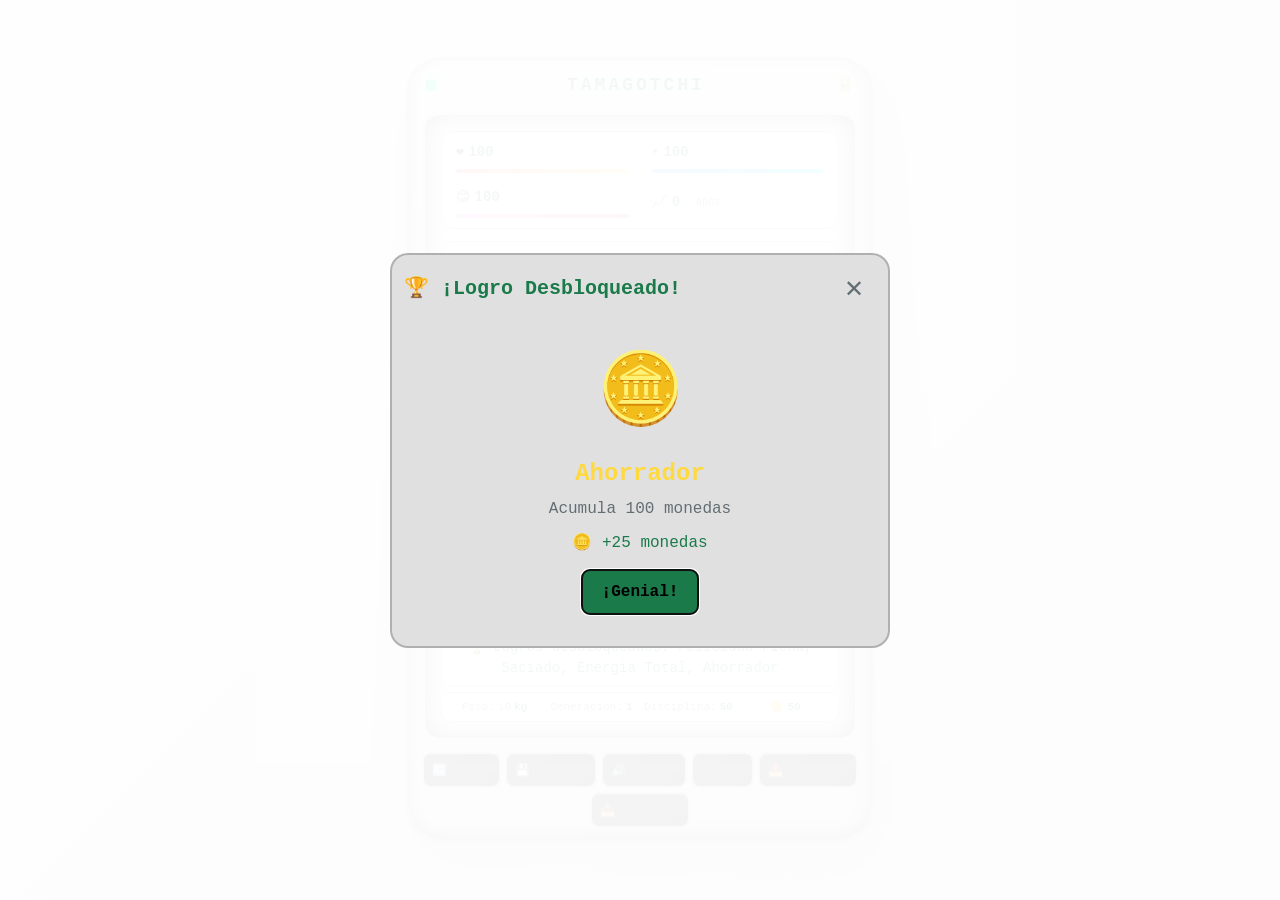
==== index.html @ 06c0d4f9 "Add files via upload" ====
<!DOCTYPE html>
<html lang="es" dir="ltr">
<head>
    <meta charset="UTF-8">
    <meta name="viewport" content="width=device-width, initial-scale=1.0, maximum-scale=5.0, user-scalable=yes">
    <title>Tamagotchi Ultimate - Mascota Virtual</title>
    <meta name="description" content="Tamagotchi Virtual - Cuida de tu mascota digital con todas las mecánicas clásicas y modernas">
    <link rel="manifest" href="manifest.json">
    <meta name="theme-color" content="#1a1a2e" media="(prefers-color-scheme: dark)">
    <meta name="theme-color" content="#f0f0f0" media="(prefers-color-scheme: light)">
    <link rel="icon" href="data:image/svg+xml,<svg xmlns=%22http://www.w3.org/2000/svg%22 viewBox=%220 0 100 100%22><text y=%22.9em%22 font-size=%2290%22>🐣</text></svg>">
    <link rel="stylesheet" href="css/style.css">
    
    <!-- Preload de recursos críticos -->
    <link rel="preload" href="css/style.css" as="style">
</head>
<body>
    <a href="#main-content" class="skip-link">Saltar al contenido principal</a>
    
    <div class="container" role="main" id="main-content">
        <div class="tamagotchi-shell" role="application" aria-label="Tamagotchi Virtual">
            <header class="tamagotchi-header" role="banner">
                <div class="led-indicator" id="ledIndicator" role="status" aria-label="Estado del dispositivo">
                    <span class="sr-only">Dispositivo encendido</span>
                </div>
                <h1 class="title" aria-label="Tamagotchi">TAMAGOTCHI</h1>
                <div class="battery-indicator" aria-label="Batería" role="img">🔋</div>
            </header>

            <section class="screen" aria-label="Pantalla principal">
                <!-- Barra de estado -->
                <div class="status-bar" role="group" aria-label="Estadísticas de la mascota">
                    <div class="status-item" role="status" aria-live="polite">
                        <span class="icon" aria-hidden="true">❤️</span>
                        <span class="value" id="hunger" aria-label="Hambre: 100">100</span>
                        <div class="status-bar-fill" id="hungerFill" role="progressbar" aria-valuenow="100" aria-valuemin="0" aria-valuemax="100" aria-label="Nivel de hambre"></div>
                    </div>
                    <div class="status-item" role="status" aria-live="polite">
                        <span class="icon" aria-hidden="true">⚡</span>
                        <span class="value" id="energy" aria-label="Energía: 100">100</span>
                        <div class="status-bar-fill" id="energyFill" role="progressbar" aria-valuenow="100" aria-valuemin="0" aria-valuemax="100" aria-label="Nivel de energía"></div>
                    </div>
                    <div class="status-item" role="status" aria-live="polite">
                        <span class="icon" aria-hidden="true">😊</span>
                        <span class="value" id="happiness" aria-label="Felicidad: 100">100</span>
                        <div class="status-bar-fill" id="happinessFill" role="progressbar" aria-valuenow="100" aria-valuemin="0" aria-valuemax="100" aria-label="Nivel de felicidad"></div>
                    </div>
                    <div class="status-item">
                        <span class="icon" aria-hidden="true">📈</span>
                        <span class="value" id="age" aria-label="Edad: 0 años">0</span>
                        <span class="sub-text" aria-hidden="true">años</span>
                    </div>
                </div>
                
                <!-- Mascota -->
                <div class="pet-display" id="petDisplay" role="img" aria-label="Tu mascota Tamagotchi">
                    <div class="pet-container">
                        <div class="pet" id="petWrapper">
                            <div class="pet-body" id="petBody" role="img" aria-label="Cuerpo de la mascota">
                                <div class="pet-eyes">
                                    <div class="eye left" id="leftEye" role="img" aria-label="Ojo izquierdo">
                                        <div class="pupil"></div>
                                    </div>
                                    <div class="eye right" id="rightEye" role="img" aria-label="Ojo derecho">
                                        <div class="pupil"></div>
                                    </div>
                                </div>
                                <div class="pet-mouth" id="petMouth" role="img" aria-label="Boca"></div>
                                <div class="pet-blush" id="petBlush" aria-hidden="true"></div>
                                <div class="particle-container" id="particleContainer" aria-hidden="true"></div>
                            </div>
                        </div>
                        <div class="pet-name" id="petName" aria-live="polite">Tamagotchi</div>
                        <div class="pet-stage" id="petStage" aria-live="polite">🐣 Bebé</div>
                        <div class="pet-friendship" role="group" aria-label="Nivel de amistad">
                            <span aria-hidden="true">Amistad: </span>
                            <div class="friendship-bar" role="progressbar" aria-valuenow="0" aria-valuemin="0" aria-valuemax="100" aria-label="Nivel de amistad">
                                <div class="friendship-fill" id="friendshipFill"></div>
                            </div>
                            <span id="friendshipLevel" aria-live="polite">❤️</span>
                        </div>
                    </div>
                </div>

                <!-- Pestañas -->
                <div class="tab-buttons" role="tablist" aria-label="Navegación de pestañas">
                    <button class="tab-btn active" data-tab="care" role="tab" aria-selected="true" aria-controls="tab-care" id="tab-care-btn" tabindex="0">
                        <span aria-hidden="true">❤️</span>
                        <span>Cuidado</span>
                    </button>
                    <button class="tab-btn" data-tab="games" role="tab" aria-selected="false" aria-controls="tab-games" id="tab-games-btn" tabindex="-1">
                        <span aria-hidden="true">🎮</span>
                        <span>Juegos</span>
                    </button>
                    <button class="tab-btn" data-tab="shop" role="tab" aria-selected="false" aria-controls="tab-shop" id="tab-shop-btn" tabindex="-1">
                        <span aria-hidden="true">🛒</span>
                        <span>Tienda</span>
                    </button>
                    <button class="tab-btn" data-tab="achievements" role="tab" aria-selected="false" aria-controls="tab-achievements" id="tab-achievements-btn" tabindex="-1">
                        <span aria-hidden="true">🏆</span>
                        <span>Logros</span>
                    </button>
                </div>

                <!-- Contenido de pestañas -->
                <div class="tab-content">
                    <!-- Cuidado -->
                    <div class="tab-panel active" id="tab-care" role="tabpanel" aria-labelledby="tab-care-btn">
                        <div class="action-buttons" role="group" aria-label="Acciones de cuidado">
                            <button class="action-btn" data-action="feed" aria-label="Alimentar a la mascota">
                                <span class="btn-icon" aria-hidden="true">🍖</span>
                                <span class="btn-text">Comer</span>
                                <span class="btn-cooldown" id="feedCooldown" aria-hidden="true"></span>
                            </button>
                            <button class="action-btn" data-action="play" aria-label="Jugar con la mascota">
                                <span class="btn-icon" aria-hidden="true">🎮</span>
                                <span class="btn-text">Jugar</span>
                                <span class="btn-cooldown" id="playCooldown" aria-hidden="true"></span>
                            </button>
                            <button class="action-btn" data-action="sleep" aria-label="Poner a dormir a la mascota">
                                <span class="btn-icon" aria-hidden="true">💤</span>
                                <span class="btn-text">Dormir</span>
                                <span class="btn-cooldown" id="sleepCooldown" aria-hidden="true"></span>
                            </button>
                            <button class="action-btn" data-action="clean" aria-label="Limpiar a la mascota">
                                <span class="btn-icon" aria-hidden="true">🧹</span>
                                <span class="btn-text">Limpiar</span>
                                <span class="btn-cooldown" id="cleanCooldown" aria-hidden="true"></span>
                            </button>
                            <button class="action-btn" data-action="train" aria-label="Entrenar a la mascota">
                                <span class="btn-icon" aria-hidden="true">🏋️</span>
                                <span class="btn-text">Entrenar</span>
                                <span class="btn-cooldown" id="trainCooldown" aria-hidden="true"></span>
                            </button>
                            <button class="action-btn" data-action="pet" aria-label="Acariciar a la mascota">
                                <span class="btn-icon" aria-hidden="true">🤗</span>
                                <span class="btn-text">Acariciar</span>
                                <span class="btn-cooldown" id="petCooldown" aria-hidden="true"></span>
                            </button>
                            <button class="action-btn" data-action="medicine" aria-label="Dar medicina a la mascota">
                                <span class="btn-icon" aria-hidden="true">💊</span>
                                <span class="btn-text">Medicina</span>
                                <span class="btn-cooldown" id="medicineCooldown" aria-hidden="true"></span>
                            </button>
                        </div>
                    </div>

                    <!-- Juegos -->
                    <div class="tab-panel" id="tab-games" role="tabpanel" aria-labelledby="tab-games-btn">
                        <div class="minigames-grid" role="group" aria-label="Minijuegos disponibles">
                            <button class="minigame-btn" data-game="memory" aria-label="Jugar al juego de memoria">
                                <span class="game-icon" aria-hidden="true">🧠</span>
                                <span class="game-name">Memoria</span>
                                <span class="game-desc">Encuentra las parejas</span>
                                <span class="game-reward">+20 felicidad</span>
                            </button>
                            <button class="minigame-btn" data-game="clicker" aria-label="Jugar al juego de clics">
                                <span class="game-icon" aria-hidden="true">👆</span>
                                <span class="game-name">Clicker</span>
                                <span class="game-desc">Haz clic rápido</span>
                                <span class="game-reward">+15 felicidad</span>
                            </button>
                            <button class="minigame-btn" data-game="dance" aria-label="Jugar al juego de baile">
                                <span class="game-icon" aria-hidden="true">💃</span>
                                <span class="game-name">Bailar</span>
                                <span class="game-desc">Sigue el ritmo</span>
                                <span class="game-reward">+25 felicidad</span>
                            </button>
                            <button class="minigame-btn" data-game="quiz" aria-label="Jugar al quiz">
                                <span class="game-icon" aria-hidden="true">❓</span>
                                <span class="game-name">Quiz</span>
                                <span class="game-desc">Responde preguntas</span>
                                <span class="game-reward">+10 disciplina</span>
                            </button>
                        </div>
                    </div>

                    <!-- Tienda -->
                    <div class="tab-panel" id="tab-shop" role="tabpanel" aria-labelledby="tab-shop-btn">
                        <div class="shop-header" role="status" aria-live="polite">
                            <span aria-hidden="true">🪙</span>
                            <span>Monedas: </span>
                            <span id="coins" aria-label="Monedas disponibles">0</span>
                        </div>
                        <div class="shop-grid" role="group" aria-label="Artículos de la tienda">
                            <div class="shop-item" data-item="food" role="article">
                                <span class="item-icon" aria-hidden="true">🍕</span>
                                <span class="item-name">Comida Premium</span>
                                <span class="item-price" aria-label="Precio: 50 monedas">🪙 50</span>
                                <span class="item-effect">+30 hambre</span>
                                <button class="shop-buy" data-item="food" aria-label="Comprar comida premium">Comprar</button>
                            </div>
                            <div class="shop-item" data-item="toy" role="article">
                                <span class="item-icon" aria-hidden="true">🧸</span>
                                <span class="item-name">Juguete Nuevo</span>
                                <span class="item-price" aria-label="Precio: 30 monedas">🪙 30</span>
                                <span class="item-effect">+20 felicidad</span>
                                <button class="shop-buy" data-item="toy" aria-label="Comprar juguete nuevo">Comprar</button>
                            </div>
                            <div class="shop-item" data-item="energy" role="article">
                                <span class="item-icon" aria-hidden="true">🔋</span>
                                <span class="item-name">Batería Extra</span>
                                <span class="item-price" aria-label="Precio: 40 monedas">🪙 40</span>
                                <span class="item-effect">+25 energía</span>
                                <button class="shop-buy" data-item="energy" aria-label="Comprar batería extra">Comprar</button>
                            </div>
                            <div class="shop-item" data-item="skin" role="article">
                                <span class="item-icon" aria-hidden="true">🎨</span>
                                <span class="item-name">Skin Exclusiva</span>
                                <span class="item-price" aria-label="Precio: 100 monedas">🪙 100</span>
                                <span class="item-effect">Cambia de color</span>
                                <button class="shop-buy" data-item="skin" aria-label="Comprar skin exclusiva">Comprar</button>
                            </div>
                        </div>
                    </div>

                    <!-- Logros -->
                    <div class="tab-panel" id="tab-achievements" role="tabpanel" aria-labelledby="tab-achievements-btn">
                        <div class="achievements-grid" id="achievementsGrid" role="list" aria-label="Lista de logros">
                            <!-- Los logros se generan dinámicamente -->
                        </div>
                    </div>
                </div>

                <!-- Mensaje -->
                <div class="message-area" id="messageArea" role="status" aria-live="polite" aria-atomic="true">
                    <span class="message-icon" aria-hidden="true">🐣</span>
                    <span class="message-text">¡Bienvenido a Tamagotchi Ultimate!</span>
                </div>

                <!-- Estadísticas extras -->
                <div class="stats-extras" role="group" aria-label="Estadísticas adicionales">
                    <div class="stat-extra">
                        <span aria-hidden="true">Peso:</span>
                        <span id="weight" aria-label="Peso">10.0</span><span aria-hidden="true">kg</span>
                    </div>
                    <div class="stat-extra">
                        <span aria-hidden="true">Generación:</span>
                        <span id="generation" aria-label="Generación">1</span>
                    </div>
                    <div class="stat-extra">
                        <span aria-hidden="true">Disciplina:</span>
                        <span id="discipline" aria-label="Disciplina">50</span>
                    </div>
                    <div class="stat-extra">
                        <span aria-hidden="true">🪙</span>
                        <span id="coinsDisplay" aria-label="Monedas">0</span>
                    </div>
                </div>
            </section>

            <!-- Controles -->
            <footer class="controls" role="toolbar" aria-label="Controles del juego">
                <button class="control-btn" id="resetBtn" aria-label="Reiniciar juego">🔄 Reset</button>
                <button class="control-btn" id="saveBtn" aria-label="Guardar progreso">💾 Guardar</button>
                <button class="control-btn" id="soundToggle" aria-label="Alternar sonido">🔊 Sonido</button>
                <button class="control-btn" id="themeToggle" aria-label="Alternar tema">🌙 Tema</button>
                <button class="control-btn" id="exportBtn" aria-label="Exportar datos">📤 Exportar</button>
                <button class="control-btn" id="importBtn" aria-label="Importar datos">📥 Importar</button>
            </footer>
        </div>
    </div>

    <!-- Modales con accesibilidad -->
    <div class="modal" id="minigameModal" role="dialog" aria-modal="true" aria-labelledby="minigameTitle" aria-hidden="true">
        <div class="modal-content">
            <div class="modal-header">
                <h2 id="minigameTitle">Mini Juego</h2>
                <button class="modal-close" id="minigameClose" aria-label="Cerrar minijuego">✕</button>
            </div>
            <div class="modal-body" id="minigameBody" role="document">
                <!-- Contenido del minijuego -->
            </div>
        </div>
    </div>

    <div class="modal" id="achievementModal" role="dialog" aria-modal="true" aria-labelledby="achievementTitle" aria-hidden="true">
        <div class="modal-content">
            <div class="modal-header">
                <h2 id="achievementTitle">🏆 ¡Logro Desbloqueado!</h2>
                <button class="modal-close" id="achievementClose" aria-label="Cerrar notificación de logro">✕</button>
            </div>
            <div class="modal-body" id="achievementBody" role="document">
                <!-- Contenido del logro -->
            </div>
        </div>
    </div>

    <!-- Notificación -->
    <div class="notification" id="notification" role="alert" aria-live="assertive" aria-atomic="true">
        <span class="notif-icon" aria-hidden="true"></span>
        <span class="notif-text"></span>
    </div>

    <!-- Scripts -->
    <script src="js/audio.js" defer></script>
    <script src="js/particles.js" defer></script>
    <script src="js/minigames.js" defer></script>
    <script src="js/achievements.js" defer></script>
    <script src="js/tamagotchi.js" defer></script>
    <script src="js/main.js" defer></script>
</body>
</html>
---- css/style.css ----
/* ============================================
   RESET Y VARIABLES
   ============================================ */
*,
*::before,
*::after {
    margin: 0;
    padding: 0;
    box-sizing: border-box;
}

:root {
    /* Colores base - Modo oscuro por defecto */
    --bg-primary: #1a1a2e;
    --bg-secondary: #16213e;
    --bg-tertiary: #0f3460;
    --bg-card: rgba(0, 0, 0, 0.4);
    --text-primary: #00ff88;
    --text-secondary: #6a6a7a;
    --text-body: #ffffff;
    --border-color: #4a4a5a;
    --shadow-color: rgba(0, 0, 0, 0.8);
    --modal-bg: rgba(0, 0, 0, 0.9);
    --focus-ring: 0 0 0 3px rgba(0, 255, 136, 0.6);
    --transition-speed: 0.3s;
    --font-family: 'Courier New', monospace, system-ui, -apple-system, sans-serif;
    --font-size-base: 16px;
    --line-height-base: 1.5;
    --container-max: 500px;
    --spacing-unit: 8px;
    --border-radius: 12px;
}

/* Tema claro */
[data-theme="light"] {
    --bg-primary: #f0f0f0;
    --bg-secondary: #e0e0e0;
    --bg-tertiary: #d0d0d0;
    --bg-card: rgba(255, 255, 255, 0.85);
    --text-primary: #1a7a4a;
    --text-secondary: #636e72;
    --text-body: #2d3436;
    --border-color: #b0b0b0;
    --shadow-color: rgba(0, 0, 0, 0.15);
    --modal-bg: rgba(255, 255, 255, 0.95);
    --focus-ring: 0 0 0 3px rgba(26, 122, 74, 0.6);
}

/* Preferencia del sistema */
@media (prefers-color-scheme: light) {
    :root:not([data-theme="dark"]) {
        --bg-primary: #f0f0f0;
        --bg-secondary: #e0e0e0;
        --bg-tertiary: #d0d0d0;
        --bg-card: rgba(255, 255, 255, 0.85);
        --text-primary: #1a7a4a;
        --text-secondary: #636e72;
        --text-body: #2d3436;
        --border-color: #b0b0b0;
        --shadow-color: rgba(0, 0, 0, 0.15);
        --modal-bg: rgba(255, 255, 255, 0.95);
        --focus-ring: 0 0 0 3px rgba(26, 122, 74, 0.6);
    }
}

/* ============================================
   ESTILOS BASE Y ACCESIBILIDAD
   ============================================ */
html {
    font-size: var(--font-size-base);
    scroll-behavior: smooth;
    -webkit-text-size-adjust: 100%;
}

body {
    display: flex;
    justify-content: center;
    align-items: center;
    min-height: 100vh;
    min-height: 100dvh;
    background: linear-gradient(135deg, var(--bg-primary), var(--bg-secondary), var(--bg-tertiary));
    font-family: var(--font-family);
    font-size: var(--font-size-base);
    line-height: var(--line-height-base);
    color: var(--text-body);
    padding: var(--spacing-unit);
    transition: background var(--transition-speed) ease, color var(--transition-speed) ease;
    -webkit-font-smoothing: antialiased;
    -moz-osx-font-smoothing: grayscale;
}

/* Skip link - Para accesibilidad por teclado */
.skip-link {
    position: absolute;
    top: -9999px;
    left: 50%;
    transform: translateX(-50%);
    background: var(--text-primary);
    color: var(--bg-primary);
    padding: calc(var(--spacing-unit) * 1.5);
    border-radius: var(--border-radius);
    z-index: 9999;
    font-weight: bold;
    text-decoration: none;
}

.skip-link:focus {
    top: var(--spacing-unit);
}

/* Screen reader only */
.sr-only {
    position: absolute;
    width: 1px;
    height: 1px;
    padding: 0;
    margin: -1px;
    overflow: hidden;
    clip: rect(0, 0, 0, 0);
    border: 0;
}

/* ============================================
   LAYOUT PRINCIPAL
   ============================================ */
.container {
    display: flex;
    justify-content: center;
    align-items: center;
    width: 100%;
    max-width: var(--container-max);
    padding: calc(var(--spacing-unit) * 0.5);
}

.tamagotchi-shell {
    background: linear-gradient(145deg, #2d3436, #1a1a2e);
    border-radius: calc(var(--border-radius) * 2.5);
    padding: calc(var(--spacing-unit) * 2);
    box-shadow: 
        0 20px 60px var(--shadow-color),
        inset 0 -5px 15px rgba(0, 0, 0, 0.5),
        inset 0 5px 15px rgba(255, 255, 255, 0.1);
    border: 3px solid var(--border-color);
    width: 100%;
    transition: all var(--transition-speed) ease;
}

[data-theme="light"] .tamagotchi-shell {
    background: linear-gradient(145deg, #e8e8e8, #d0d0d0);
    border-color: #b0b0b0;
}

/* ============================================
   HEADER
   ============================================ */
.tamagotchi-header {
    display: flex;
    justify-content: space-between;
    align-items: center;
    padding: 0 calc(var(--spacing-unit) * 0.5) calc(var(--spacing-unit) * 1.5) calc(var(--spacing-unit) * 0.5);
    color: var(--text-secondary);
}

.led-indicator {
    width: 12px;
    height: 12px;
    border-radius: 50%;
    background: #00ff88;
    box-shadow: 0 0 20px rgba(0, 255, 136, 0.5);
    animation: pulse 2s infinite;
    transition: all var(--transition-speed) ease;
    flex-shrink: 0;
}

.led-indicator.off {
    background: #444;
    box-shadow: none;
    animation: none;
}

@keyframes pulse {
    0%,
    100% {
        opacity: 1;
        transform: scale(1);
    }
    50% {
        opacity: 0.3;
        transform: scale(0.8);
    }
}

.title {
    color: var(--text-primary);
    font-size: clamp(14px, 4vw, 18px);
    font-weight: bold;
    letter-spacing: clamp(2px, 0.5vw, 3px);
    text-shadow: 0 0 20px rgba(0, 255, 136, 0.3);
    text-align: center;
    flex: 1;
    margin: 0 calc(var(--spacing-unit) * 0.5);
}

.battery-indicator {
    font-size: clamp(14px, 3vw, 16px);
    flex-shrink: 0;
}

/* ============================================
   PANTALLA
   ============================================ */
.screen {
    background: #0a0a12;
    border-radius: calc(var(--border-radius) * 1.5);
    padding: calc(var(--spacing-unit) * 1.5);
    border: 4px solid #2a2a3a;
    box-shadow: inset 0 0 30px rgba(0, 0, 0, 0.8);
    width: 100%;
    transition: all var(--transition-speed) ease;
}

[data-theme="light"] .screen {
    background: #ffffff;
    border-color: #d0d0d0;
}

/* ============================================
   BARRA DE ESTADO - RESPONSIVE
   ============================================ */
.status-bar {
    display: grid;
    grid-template-columns: 1fr 1fr;
    gap: calc(var(--spacing-unit) * 0.75);
    background: var(--bg-card);
    padding: calc(var(--spacing-unit) * 0.75);
    border-radius: var(--border-radius);
    margin-bottom: calc(var(--spacing-unit) * 1.5);
    border: 1px solid var(--border-color);
}

.status-item {
    display: flex;
    flex-wrap: wrap;
    align-items: center;
    gap: 4px;
    background: rgba(255, 255, 255, 0.04);
    padding: 4px 8px;
    border-radius: 8px;
    font-size: clamp(10px, 2vw, 12px);
    position: relative;
    min-height: 32px;
}

.status-item .icon {
    font-size: clamp(12px, 2.5vw, 14px);
    flex-shrink: 0;
}

.status-item .value {
    color: var(--text-primary);
    font-weight: bold;
    font-size: clamp(12px, 2.5vw, 14px);
    text-shadow: 0 0 10px rgba(0, 255, 136, 0.3);
    min-width: 20px;
    flex-shrink: 0;
}

.status-item .sub-text {
    color: var(--text-secondary);
    font-size: clamp(8px, 1.5vw, 10px);
}

.status-bar-fill {
    width: 100%;
    height: 4px;
    background: rgba(255, 255, 255, 0.1);
    border-radius: 4px;
    margin-top: 2px;
    overflow: hidden;
    position: relative;
    flex-basis: 100%;
}

.status-bar-fill::after {
    content: '';
    position: absolute;
    top: 0;
    left: 0;
    height: 100%;
    border-radius: 4px;
    transition: width 0.5s ease;
    width: var(--progress, 100%);
}

#hungerFill::after {
    background: linear-gradient(90deg, #ff6b6b, #ffd93d);
}

#energyFill::after {
    background: linear-gradient(90deg, #4facfe, #00f2fe);
}

#happinessFill::after {
    background: linear-gradient(90deg, #f093fb, #f5576c);
}

/* ============================================
   MASCOTA
   ============================================ */
.pet-display {
    background: var(--bg-card);
    border-radius: var(--border-radius);
    padding: calc(var(--spacing-unit) * 1.5);
    margin-bottom: calc(var(--spacing-unit) * 1.5);
    text-align: center;
    border: 1px solid var(--border-color);
    min-height: 200px;
    display: flex;
    flex-direction: column;
    align-items: center;
    justify-content: center;
}

.pet-container {
    position: relative;
    width: 100%;
}

.pet {
    margin: 0 auto calc(var(--spacing-unit) * 0.5);
    position: relative;
    width: clamp(80px, 20vw, 120px);
    height: clamp(80px, 20vw, 120px);
}

.pet-body {
    width: 100%;
    height: 100%;
    background: radial-gradient(circle at 30% 30%, #ff6b6b, #c0392b);
    border-radius: 50%;
    position: relative;
    transition: all 0.5s ease;
    box-shadow: 0 5px 20px rgba(255, 107, 107, 0.3);
    animation: float 3s ease-in-out infinite;
    margin: 0 auto;
}

@keyframes float {
    0%,
    100% {
        transform: translateY(0px);
    }
    50% {
        transform: translateY(-10px);
    }
}

.pet-body.dead {
    animation: shake 0.5s infinite;
}

@keyframes shake {
    0%,
    100% {
        transform: translateX(0) rotate(0deg);
    }
    25% {
        transform: translateX(-5px) rotate(-5deg);
    }
    75% {
        transform: translateX(5px) rotate(5deg);
    }
}

.pet-eyes {
    position: absolute;
    top: 25%;
    left: 18%;
    width: 64%;
    display: flex;
    justify-content: space-between;
}

.eye {
    width: clamp(14px, 4vw, 20px);
    height: clamp(18px, 5vw, 25px);
    background: white;
    border-radius: 50%;
    position: relative;
    transition: all 0.3s ease;
    overflow: hidden;
}

.pupil {
    width: clamp(6px, 1.5vw, 8px);
    height: clamp(6px, 1.5vw, 8px);
    background: #2d3436;
    border-radius: 50%;
    position: absolute;
    bottom: 4px;
    left: 6px;
    transition: all 0.3s ease;
}

.eye.happy .pupil {
    bottom: 2px;
    left: 6px;
}

.eye.sad .pupil {
    bottom: 6px;
    left: 6px;
}

.eye.closed {
    height: 5px;
    background: #2d3436;
}

.pet-mouth {
    position: absolute;
    bottom: 20%;
    left: 35%;
    width: 30%;
    height: 20px;
    border-bottom: 3px solid #2d3436;
    border-radius: 0 0 20px 20px;
    transition: all 0.3s ease;
}

.pet-mouth.happy {
    border-bottom: 3px solid #2d3436;
    border-radius: 0 0 20px 20px;
    height: 20px;
}

.pet-mouth.sad {
    border-top: 3px solid #2d3436;
    border-radius: 20px 20px 0 0;
    border-bottom: none;
    height: 20px;
}

.pet-mouth.sleeping {
    border: none;
    width: 16%;
    height: 3px;
    background: #2d3436;
    border-radius: 2px;
    left: 42%;
    top: 55%;
}

.pet-mouth.open {
    width: 25%;
    height: 25px;
    background: #2d3436;
    border-radius: 50%;
    border: none;
}

.pet-blush {
    position: absolute;
    width: clamp(12px, 3vw, 20px);
    height: clamp(8px, 2vw, 12px);
    background: rgba(255, 100, 100, 0.3);
    border-radius: 50%;
    bottom: 35%;
    opacity: 0;
    transition: all 0.3s ease;
}

.pet-blush.left {
    left: 8%;
}

.pet-blush.right {
    right: 8%;
}

.pet-blush.show {
    opacity: 1;
}

.pet-name {
    color: var(--text-primary);
    font-size: clamp(14px, 3.5vw, 18px);
    font-weight: bold;
    text-shadow: 0 0 20px rgba(0, 255, 136, 0.3);
    letter-spacing: clamp(1px, 0.3vw, 2px);
    margin-top: calc(var(--spacing-unit) * 0.5);
}

.pet-stage {
    color: var(--text-secondary);
    font-size: clamp(10px, 2vw, 12px);
    margin-top: 2px;
}

.pet-friendship {
    margin-top: calc(var(--spacing-unit) * 0.75);
    display: flex;
    align-items: center;
    gap: calc(var(--spacing-unit) * 0.75);
    color: var(--text-secondary);
    font-size: clamp(10px, 2vw, 12px);
    flex-wrap: wrap;
    justify-content: center;
}

.friendship-bar {
    flex: 1;
    min-width: 60px;
    height: 6px;
    background: rgba(255, 255, 255, 0.1);
    border-radius: 3px;
    overflow: hidden;
}

.friendship-fill {
    height: 100%;
    background: linear-gradient(90deg, #f093fb, #f5576c);
    border-radius: 3px;
    transition: width 0.5s ease;
    width: 0%;
}

/* ============================================
   PESTAÑAS - RESPONSIVE
   ============================================ */
.tab-buttons {
    display: grid;
    grid-template-columns: repeat(4, 1fr);
    gap: calc(var(--spacing-unit) * 0.5);
    margin-bottom: calc(var(--spacing-unit) * 0.75);
}

.tab-btn {
    background: var(--bg-card);
    border: 2px solid var(--border-color);
    border-radius: calc(var(--border-radius) * 0.75);
    padding: calc(var(--spacing-unit) * 0.5) calc(var(--spacing-unit) * 0.75);
    color: var(--text-secondary);
    cursor: pointer;
    font-family: var(--font-family);
    font-size: clamp(9px, 2vw, 11px);
    transition: all var(--transition-speed) ease;
    display: flex;
    align-items: center;
    justify-content: center;
    gap: 4px;
    min-height: 36px;
    touch-action: manipulation;
}

.tab-btn:hover {
    background: rgba(255, 255, 255, 0.08);
}

.tab-btn:focus-visible {
    outline: none;
    box-shadow: var(--focus-ring);
}

.tab-btn.active {
    background: var(--text-primary);
    color: #000;
    border-color: var(--text-primary);
    font-weight: bold;
}

.tab-btn span:last-child {
    display: inline;
}

@media (max-width: 380px) {
    .tab-btn span:last-child {
        display: none;
    }
}

.tab-content {
    margin-bottom: calc(var(--spacing-unit) * 0.75);
}

.tab-panel {
    display: none;
    animation: fadeIn 0.3s ease;
}

.tab-panel.active {
    display: block;
}

@keyframes fadeIn {
    from {
        opacity: 0;
        transform: translateY(8px);
    }
    to {
        opacity: 1;
        transform: translateY(0);
    }
}

/* ============================================
   BOTONES DE ACCIÓN - RESPONSIVE
   ============================================ */
.action-buttons {
    display: grid;
    grid-template-columns: repeat(4, 1fr);
    gap: calc(var(--spacing-unit) * 0.5);
}

.action-btn {
    background: linear-gradient(145deg, #2a2a3a, #1a1a2a);
    border: 2px solid var(--border-color);
    border-radius: var(--border-radius);
    padding: calc(var(--spacing-unit) * 0.75) calc(var(--spacing-unit) * 0.5);
    color: #ffffff;
    cursor: pointer;
    transition: all 0.3s ease;
    display: flex;
    flex-direction: column;
    align-items: center;
    gap: 2px;
    font-family: var(--font-family);
    position: relative;
    min-height: 52px;
    touch-action: manipulation;
    -webkit-tap-highlight-color: transparent;
}

.action-btn:hover:not(:disabled) {
    background: linear-gradient(145deg, #3a3a4a, #2a2a3a);
    transform: translateY(-2px);
    box-shadow: 0 5px 15px rgba(0, 0, 0, 0.3);
}

.action-btn:active:not(:disabled) {
    transform: translateY(0px);
}

.action-btn:focus-visible {
    outline: none;
    box-shadow: var(--focus-ring);
}

.action-btn:disabled {
    opacity: 0.4;
    cursor: not-allowed;
    transform: none !important;
}

.action-btn .btn-icon {
    font-size: clamp(18px, 4vw, 20px);
    line-height: 1;
}

.action-btn .btn-text {
    font-size: clamp(8px, 1.8vw, 10px);
    color: #aaaaaa;
}

.action-btn .btn-cooldown {
    position: absolute;
    top: -6px;
    right: -6px;
    background: #ff4444;
    color: white;
    border-radius: 50%;
    width: clamp(18px, 4vw, 20px);
    height: clamp(18px, 4vw, 20px);
    font-size: clamp(8px, 1.5vw, 10px);
    display: flex;
    align-items: center;
    justify-content: center;
    opacity: 0;
    transition: opacity 0.3s ease;
    font-weight: bold;
}

.action-btn .btn-cooldown.active {
    opacity: 1;
}

@media (max-width: 420px) {
    .action-buttons {
        grid-template-columns: repeat(3, 1fr);
    }
}

@media (max-width: 340px) {
    .action-buttons {
        grid-template-columns: repeat(2, 1fr);
    }
}

/* ============================================
   MINIJUEGOS - RESPONSIVE
   ============================================ */
.minigames-grid {
    display: grid;
    grid-template-columns: repeat(2, 1fr);
    gap: calc(var(--spacing-unit) * 0.75);
}

.minigame-btn {
    background: var(--bg-card);
    border: 2px solid var(--border-color);
    border-radius: var(--border-radius);
    padding: calc(var(--spacing-unit) * 1);
    color: var(--text-body);
    cursor: pointer;
    transition: all var(--transition-speed) ease;
    display: flex;
    flex-direction: column;
    align-items: center;
    gap: 4px;
    font-family: var(--font-family);
    min-height: 80px;
    touch-action: manipulation;
    -webkit-tap-highlight-color: transparent;
    text-align: center;
}

.minigame-btn:hover {
    transform: translateY(-3px);
    box-shadow: 0 5px 20px rgba(0, 0, 0, 0.3);
    border-color: var(--text-primary);
}

.minigame-btn:focus-visible {
    outline: none;
    box-shadow: var(--focus-ring);
}

.minigame-btn .game-icon {
    font-size: clamp(24px, 5vw, 30px);
}

.minigame-btn .game-name {
    font-size: clamp(11px, 2.5vw, 14px);
    font-weight: bold;
    color: var(--text-primary);
}

.minigame-btn .game-desc {
    font-size: clamp(8px, 1.8vw, 10px);
    color: var(--text-secondary);
}

.minigame-btn .game-reward {
    font-size: clamp(8px, 1.8vw, 10px);
    color: #ffd93d;
}

@media (max-width: 360px) {
    .minigames-grid {
        grid-template-columns: 1fr;
    }
}

/* ============================================
   TIENDA - RESPONSIVE
   ============================================ */
.shop-header {
    color: var(--text-primary);
    font-size: clamp(14px, 3vw, 16px);
    padding: calc(var(--spacing-unit) * 0.75);
    text-align: center;
}

.shop-grid {
    display: grid;
    grid-template-columns: repeat(2, 1fr);
    gap: calc(var(--spacing-unit) * 0.75);
}

.shop-item {
    background: var(--bg-card);
    border: 1px solid var(--border-color);
    border-radius: var(--border-radius);
    padding: calc(var(--spacing-unit) * 0.75);
    text-align: center;
    transition: all var(--transition-speed) ease;
}

.shop-item:hover {
    transform: translateY(-2px);
    border-color: var(--text-primary);
}

.shop-item .item-icon {
    font-size: clamp(24px, 5vw, 30px);
    display: block;
}

.shop-item .item-name {
    display: block;
    font-size: clamp(10px, 2vw, 12px);
    color: var(--text-body);
    margin: 4px 0;
}

.shop-item .item-price {
    display: block;
    font-size: clamp(10px, 2vw, 11px);
    color: #ffd93d;
}

.shop-item .item-effect {
    display: block;
    font-size: clamp(8px, 1.8vw, 10px);
    color: var(--text-secondary);
    margin: 4px 0;
}

.shop-buy {
    background: var(--text-primary);
    border: none;
    border-radius: 6px;
    padding: 4px 12px;
    color: #000;
    cursor: pointer;
    font-weight: bold;
    font-family: var(--font-family);
    font-size: clamp(10px, 2vw, 12px);
    transition: all var(--transition-speed) ease;
    min-height: 32px;
    touch-action: manipulation;
}

.shop-buy:hover {
    transform: scale(1.05);
}

.shop-buy:focus-visible {
    outline: none;
    box-shadow: var(--focus-ring);
}

.shop-buy:disabled {
    opacity: 0.4;
    cursor: not-allowed;
    transform: none !important;
}

@media (max-width: 380px) {
    .shop-grid {
        grid-template-columns: 1fr 1fr;
    }
}

@media (max-width: 320px) {
    .shop-grid {
        grid-template-columns: 1fr;
    }
}

/* ============================================
   LOGROS - RESPONSIVE
   ============================================ */
.achievements-grid {
    display: grid;
    grid-template-columns: 1fr 1fr;
    gap: calc(var(--spacing-unit) * 0.75);
    max-height: 200px;
    overflow-y: auto;
    padding-right: 4px;
}

.achievement-item {
    background: var(--bg-card);
    border: 1px solid var(--border-color);
    border-radius: calc(var(--border-radius) * 0.75);
    padding: calc(var(--spacing-unit) * 0.75);
    display: flex;
    align-items: center;
    gap: calc(var(--spacing-unit) * 0.5);
    transition: all var(--transition-speed) ease;
}

.achievement-item.unlocked {
    border-color: #ffd93d;
    background: rgba(255, 217, 61, 0.08);
}

.achievement-item.locked {
    opacity: 0.5;
}

.achievement-item .ach-icon {
    font-size: clamp(20px, 4vw, 24px);
    flex-shrink: 0;
}

.achievement-item .ach-info {
    flex: 1;
    min-width: 0;
}

.achievement-item .ach-name {
    font-size: clamp(10px, 2vw, 12px);
    color: var(--text-body);
}

.achievement-item .ach-desc {
    font-size: clamp(8px, 1.6vw, 10px);
    color: var(--text-secondary);
}

.achievement-item .ach-progress {
    font-size: clamp(8px, 1.6vw, 10px);
    color: var(--text-primary);
}

@media (max-width: 400px) {
    .achievements-grid {
        grid-template-columns: 1fr;
    }
}

/* ============================================
   MENSAJES Y ESTADÍSTICAS EXTRAS - RESPONSIVE
   ============================================ */
.message-area {
    background: var(--bg-card);
    border-radius: calc(var(--border-radius) * 0.75);
    padding: calc(var(--spacing-unit) * 0.75);
    text-align: center;
    color: var(--text-primary);
    font-size: clamp(12px, 2.5vw, 14px);
    min-height: 40px;
    border: 1px solid var(--border-color);
    text-shadow: 0 0 10px rgba(0, 255, 136, 0.2);
    display: flex;
    align-items: center;
    justify-content: center;
    gap: calc(var(--spacing-unit) * 0.5);
    margin-bottom: calc(var(--spacing-unit) * 0.75);
}

.message-icon {
    font-size: clamp(14px, 3vw, 18px);
    flex-shrink: 0;
}

.message-text {
    flex: 1;
    word-break: break-word;
}

.stats-extras {
    display: grid;
    grid-template-columns: repeat(4, 1fr);
    gap: calc(var(--spacing-unit) * 0.5);
    padding: calc(var(--spacing-unit) * 0.75);
    background: var(--bg-card);
    border-radius: calc(var(--border-radius) * 0.75);
    border: 1px solid var(--border-color);
}

.stat-extra {
    display: flex;
    justify-content: center;
    gap: 3px;
    color: var(--text-secondary);
    font-size: clamp(9px, 2vw, 11px);
    flex-wrap: wrap;
}

.stat-extra span:last-child {
    color: var(--text-primary);
    font-weight: bold;
}

@media (max-width: 420px) {
    .stats-extras {
        grid-template-columns: repeat(2, 1fr);
        gap: 4px;
    }
}

/* ============================================
   CONTROLES - RESPONSIVE
   ============================================ */
.controls {
    display: flex;
    justify-content: center;
    gap: calc(var(--spacing-unit) * 0.5);
    margin-top: calc(var(--spacing-unit) * 1.25);
    flex-wrap: wrap;
}

.control-btn {
    background: linear-gradient(145deg, #2a2a3a, #1a1a2a);
    border: 2px solid var(--border-color);
    border-radius: calc(var(--border-radius) * 0.75);
    padding: calc(var(--spacing-unit) * 0.5) calc(var(--spacing-unit) * 1);
    color: #ffffff;
    cursor: pointer;
    font-family: var(--font-family);
    font-size: clamp(10px, 2vw, 12px);
    transition: all 0.3s ease;
    min-height: 36px;
    touch-action: manipulation;
    -webkit-tap-highlight-color: transparent;
    white-space: nowrap;
}

.control-btn:hover {
    background: linear-gradient(145deg, #3a3a4a, #2a2a3a);
    transform: translateY(-2px);
    box-shadow: 0 5px 15px rgba(0, 0, 0, 0.3);
}

.control-btn:active {
    transform: translateY(0px);
}

.control-btn:focus-visible {
    outline: none;
    box-shadow: var(--focus-ring);
}

@media (max-width: 420px) {
    .controls {
        gap: 4px;
    }
    .control-btn {
        padding: 4px 8px;
        font-size: 10px;
        min-height: 30px;
    }
}

/* ============================================
   MODALES - ACCESIBLES
   ============================================ */
.modal {
    display: none;
    position: fixed;
    top: 0;
    left: 0;
    width: 100%;
    height: 100%;
    height: 100dvh;
    background: var(--modal-bg);
    z-index: 1000;
    justify-content: center;
    align-items: center;
    animation: fadeIn 0.3s ease;
    padding: var(--spacing-unit);
}

.modal.active {
    display: flex;
}

.modal-content {
    background: var(--bg-secondary);
    border-radius: calc(var(--border-radius) * 1.5);
    padding: calc(var(--spacing-unit) * 1.5);
    max-width: 500px;
    width: 100%;
    max-height: 90vh;
    max-height: 90dvh;
    overflow-y: auto;
    border: 2px solid var(--border-color);
    position: relative;
}

.modal-header {
    display: flex;
    justify-content: space-between;
    align-items: center;
    margin-bottom: calc(var(--spacing-unit) * 1.25);
    color: var(--text-primary);
}

.modal-header h2 {
    font-size: clamp(16px, 3.5vw, 20px);
}

.modal-close {
    background: none;
    border: none;
    color: var(--text-secondary);
    font-size: clamp(20px, 4vw, 24px);
    cursor: pointer;
    padding: 0 calc(var(--spacing-unit) * 0.5);
    min-width: 44px;
    min-height: 44px;
    display: flex;
    align-items: center;
    justify-content: center;
}

.modal-close:hover {
    color: #ffffff;
}

.modal-close:focus-visible {
    outline: none;
    box-shadow: var(--focus-ring);
}

.modal-body {
    color: var(--text-body);
}

/* ============================================
   NOTIFICACIONES - ACCESIBLES
   ============================================ */
.notification {
    position: fixed;
    top: calc(var(--spacing-unit) * 1.5);
    right: calc(var(--spacing-unit) * 1.5);
    background: var(--bg-secondary);
    border: 2px solid var(--text-primary);
    border-radius: var(--border-radius);
    padding: calc(var(--spacing-unit) * 1) calc(var(--spacing-unit) * 1.5);
    color: var(--text-body);
    transform: translateX(calc(100% + 20px));
    transition: transform 0.5s ease, opacity 0.5s ease;
    z-index: 2000;
    max-width: min(90vw, 320px);
    opacity: 0;
    box-shadow: 0 10px 30px var(--shadow-color);
}

.notification.show {
    transform: translateX(0);
    opacity: 1;
}

.notification .notif-icon {
    font-size: clamp(20px, 4vw, 24px);
    margin-right: calc(var(--spacing-unit) * 0.5);
}

.notification .notif-text {
    font-size: clamp(12px, 2.5vw, 14px);
}

/* ============================================
   ESTADOS DE COLOR
   ============================================ */
.status-item .value.danger {
    color: #ff4444;
    text-shadow: 0 0 20px rgba(255, 68, 68, 0.5);
}

.status-item .value.warning {
    color: #ffaa00;
    text-shadow: 0 0 20px rgba(255, 170, 0, 0.3);
}

.status-item .value.good {
    color: var(--text-primary);
    text-shadow: 0 0 20px rgba(0, 255, 136, 0.3);
}

/* ============================================
   ANIMACIONES
   ============================================ */
@keyframes heartBeat {
    0%,
    100% {
        transform: scale(1);
    }
    50% {
        transform: scale(1.08);
    }
}

.pet-body.happy {
    animation: float 2s ease-in-out infinite, heartBeat 1s ease-in-out infinite;
}

.pet-body.sleeping {
    animation: none;
    filter: brightness(0.7);
}

.pet-body.sleeping .eye {
    height: 5px;
    background: #2d3436;
}

/* ============================================
   SCROLLBAR
   ============================================ */
::-webkit-scrollbar {
    width: 6px;
}

::-webkit-scrollbar-track {
    background: var(--bg-card);
}

::-webkit-scrollbar-thumb {
    background: var(--text-primary);
    border-radius: 3px;
}

::-webkit-scrollbar-thumb:hover {
    background: #00cc6a;
}

/* ============================================
   PRINT STYLES
   ============================================ */
@media print {
    .controls,
    .action-buttons,
    .tab-buttons,
    .minigames-grid,
    .shop-grid {
        display: none !important;
    }
    .tamagotchi-shell {
        box-shadow: none !important;
        border: 1px solid #000 !important;
    }
    .screen {
        border: 1px solid #000 !important;
        box-shadow: none !important;
    }
}

/* ============================================
   REDUCED MOTION
   ============================================ */
@media (prefers-reduced-motion: reduce) {
    *,
    *::before,
    *::after {
        animation-duration: 0.01ms !important;
        animation-iteration-count: 1 !important;
        transition-duration: 0.01ms !important;
        scroll-behavior: auto !important;
    }
}

/* ============================================
   ALTA CONTRASTO
   ============================================ */
@media (prefers-contrast: high) {
    :root {
        --text-primary: #00ff00;
        --border-color: #ffffff;
        --bg-card: rgba(0, 0, 0, 0.7);
    }
    [data-theme="light"] {
        --text-primary: #004400;
        --border-color: #000000;
        --bg-card: rgba(255, 255, 255, 0.9);
    }
    .action-btn,
    .control-btn,
    .tab-btn,
    .minigame-btn {
        border-width: 3px !important;
    }
    .status-item .value {
        text-shadow: none !important;
    }
}

/* ============================================
   PANTALLAS MUY PEQUEÑAS (<= 320px)
   ============================================ */
@media (max-width: 320px) {
    .tamagotchi-shell {
        padding: calc(var(--spacing-unit) * 0.75);
        border-radius: calc(var(--border-radius) * 1.5);
    }
    .screen {
        padding: calc(var(--spacing-unit) * 0.75);
    }
    .status-bar {
        grid-template-columns: 1fr 1fr;
        gap: 4px;
        padding: 4px;
    }
    .status-item {
        padding: 2px 4px;
        font-size: 9px;
    }
    .action-buttons {
        grid-template-columns: repeat(3, 1fr);
        gap: 4px;
    }
    .action-btn {
        padding: 4px;
        min-height: 40px;
    }
    .action-btn .btn-icon {
        font-size: 16px;
    }
    .action-btn .btn-text {
        font-size: 7px;
    }
    .pet {
        width: 70px;
        height: 70px;
    }
}

/* ============================================
   PANTALLAS GRANDES (>= 768px)
   ============================================ */
@media (min-width: 768px) {
    .container {
        padding: calc(var(--spacing-unit) * 2);
    }
    .tamagotchi-shell {
        padding: calc(var(--spacing-unit) * 2.5);
        border-radius: calc(var(--border-radius) * 3);
    }
    .screen {
        padding: calc(var(--spacing-unit) * 2);
    }
    .action-btn:hover {
        transform: translateY(-3px);
    }
}

/* ============================================
   SOPORTE PARA ORIENTACIÓN LANDSCAPE EN MÓVILES
   ============================================ */
@media (max-height: 600px) and (orientation: landscape) {
    .tamagotchi-shell {
        max-height: 95vh;
        overflow-y: auto;
    }
    .screen {
        padding: calc(var(--spacing-unit) * 0.75);
    }
    .pet-display {
        min-height: 120px;
        padding: calc(var(--spacing-unit) * 0.75);
    }
    .pet {
        width: 60px;
        height: 60px;
    }
    .status-bar {
        padding: 4px;
        gap: 4px;
    }
    .status-item {
        padding: 2px 6px;
        font-size: 9px;
        min-height: 24px;
    }
    .action-btn {
        min-height: 36px;
        padding: 4px;
    }
    .action-btn .btn-icon {
        font-size: 14px;
    }
    .message-area {
        min-height: 30px;
        padding: 4px 8px;
        font-size: 11px;
    }
    .stats-extras {
        padding: 4px 8px;
    }
    .controls {
        margin-top: calc(var(--spacing-unit) * 0.5);
        gap: 4px;
    }
    .control-btn {
        padding: 4px 8px;
        font-size: 10px;
        min-height: 28px;
    }
    .tab-buttons {
        gap: 4px;
        margin-bottom: 4px;
    }
    .tab-btn {
        padding: 4px 6px;
        font-size: 9px;
        min-height: 28px;
    }
}
/* ============================================
   MEJORAS ESPECÍFICAS PARA MÓVILES
   ============================================ */

/* Ajustes para pantallas muy pequeñas */
@media (max-width: 420px) {
    /* Reducir padding general */
    .tamagotchi-shell {
        padding: 12px;
        border-radius: 20px;
    }

    .screen {
        padding: 12px;
        border-radius: 14px;
    }

    /* Barra de estado más compacta */
    .status-bar {
        gap: 4px;
        padding: 6px;
    }

    .status-item {
        padding: 3px 6px;
        font-size: 10px;
        min-height: 28px;
    }

    .status-item .value {
        font-size: 12px;
        min-width: 18px;
    }

    .status-item .icon {
        font-size: 12px;
    }

    .status-bar-fill {
        height: 3px;
    }

    /* Mascota más pequeña */
    .pet-display {
        min-height: 160px;
        padding: 12px;
    }

    .pet {
        width: 80px;
        height: 80px;
    }

    .pet-body {
        width: 80px;
        height: 80px;
    }

    .pet-eyes {
        top: 22%;
        left: 16%;
        width: 68%;
    }

    .eye {
        width: 14px;
        height: 18px;
    }

    .pupil {
        width: 6px;
        height: 6px;
        bottom: 3px;
        left: 4px;
    }

    .pet-mouth {
        bottom: 18%;
        left: 32%;
        width: 36%;
        height: 14px;
    }

    .pet-name {
        font-size: 14px;
    }

    .pet-stage {
        font-size: 10px;
    }

    .pet-friendship {
        font-size: 10px;
        gap: 4px;
        margin-top: 4px;
    }

    .friendship-bar {
        height: 4px;
        min-width: 40px;
    }

    /* Botones de acción más compactos */
    .action-buttons {
        gap: 4px;
    }

    .action-btn {
        padding: 6px 4px;
        min-height: 40px;
        border-radius: 8px;
    }

    .action-btn .btn-icon {
        font-size: 16px;
    }

    .action-btn .btn-text {
        font-size: 8px;
    }

    .action-btn .btn-cooldown {
        width: 16px;
        height: 16px;
        font-size: 8px;
        top: -4px;
        right: -4px;
    }

    /* Pestañas más compactas */
    .tab-btn {
        padding: 4px 6px;
        font-size: 9px;
        min-height: 30px;
        border-radius: 6px;
    }

    /* Estadísticas extras */
    .stats-extras {
        grid-template-columns: repeat(2, 1fr);
        gap: 4px;
        padding: 6px;
    }

    .stat-extra {
        font-size: 9px;
        gap: 2px;
    }

    /* Mensajes */
    .message-area {
        min-height: 32px;
        padding: 6px 10px;
        font-size: 11px;
        gap: 4px;
    }

    .message-icon {
        font-size: 14px;
    }

    /* Controles */
    .controls {
        gap: 4px;
        margin-top: 10px;
    }

    .control-btn {
        padding: 4px 8px;
        font-size: 9px;
        min-height: 28px;
        border-radius: 6px;
    }

    /* Minijuegos */
    .minigames-grid {
        gap: 4px;
    }

    .minigame-btn {
        padding: 8px;
        min-height: 60px;
        border-radius: 8px;
    }

    .minigame-btn .game-icon {
        font-size: 20px;
    }
    .minigame-btn .game-name {
        font-size: 10px;
    }
    .minigame-btn .game-desc {
        font-size: 8px;
    }
    .minigame-btn .game-reward {
        font-size: 8px;
    }

    /* Tienda */
    .shop-grid {
        gap: 4px;
    }

    .shop-item {
        padding: 6px;
        border-radius: 8px;
    }

    .shop-item .item-icon {
        font-size: 20px;
    }
    .shop-item .item-name {
        font-size: 9px;
    }
    .shop-item .item-price {
        font-size: 9px;
    }
    .shop-item .item-effect {
        font-size: 8px;
    }

    .shop-buy {
        padding: 3px 10px;
        font-size: 10px;
        min-height: 28px;
    }

    /* Logros */
    .achievements-grid {
        gap: 4px;
        max-height: 150px;
    }

    .achievement-item {
        padding: 6px 8px;
        border-radius: 6px;
    }

    .achievement-item .ach-icon {
        font-size: 18px;
    }
    .achievement-item .ach-name {
        font-size: 10px;
    }
    .achievement-item .ach-desc {
        font-size: 8px;
    }
    .achievement-item .ach-progress {
        font-size: 8px;
    }

    /* Header */
    .tamagotchi-header {
        padding-bottom: 10px;
    }

    .title {
        font-size: 14px;
        letter-spacing: 2px;
    }

    .led-indicator {
        width: 10px;
        height: 10px;
    }

    .battery-indicator {
        font-size: 12px;
    }
}

/* Ajustes para pantallas entre 420px y 500px */
@media (min-width: 421px) and (max-width: 500px) {
    .tamagotchi-shell {
        padding: 16px;
    }

    .screen {
        padding: 16px;
    }

    .pet {
        width: 100px;
        height: 100px;
    }

    .pet-body {
        width: 100px;
        height: 100px;
    }

    .action-btn {
        padding: 8px 6px;
        min-height: 48px;
    }

    .action-btn .btn-icon {
        font-size: 18px;
    }
}

/* Ajustes para orientación landscape en móviles */
@media (max-height: 600px) and (orientation: landscape) {
    .tamagotchi-shell {
        max-height: 98vh;
        overflow-y: auto;
        padding: 10px;
    }

    .screen {
        padding: 10px;
    }

    .pet-display {
        min-height: 100px;
        padding: 8px;
    }

    .pet {
        width: 60px;
        height: 60px;
    }

    .pet-body {
        width: 60px;
        height: 60px;
    }

    .pet-eyes {
        top: 20%;
        left: 14%;
        width: 72%;
    }

    .eye {
        width: 12px;
        height: 14px;
    }

    .pupil {
        width: 5px;
        height: 5px;
        bottom: 2px;
        left: 4px;
    }

    .pet-mouth {
        bottom: 16%;
        left: 30%;
        width: 40%;
        height: 12px;
        border-bottom-width: 2px;
    }

    .pet-name {
        font-size: 12px;
        margin-top: 2px;
    }

    .pet-stage {
        font-size: 9px;
    }

    .pet-friendship {
        font-size: 9px;
        margin-top: 2px;
    }

    .friendship-bar {
        height: 3px;
        min-width: 30px;
    }

    .status-bar {
        grid-template-columns: 1fr 1fr 1fr 1fr;
        gap: 3px;
        padding: 4px;
        margin-bottom: 8px;
    }

    .status-item {
        padding: 2px 4px;
        font-size: 8px;
        min-height: 20px;
    }

    .status-item .value {
        font-size: 10px;
        min-width: 14px;
    }

    .status-item .icon {
        font-size: 10px;
    }

    .status-bar-fill {
        height: 2px;
    }

    .action-buttons {
        grid-template-columns: repeat(4, 1fr);
        gap: 3px;
    }

    .action-btn {
        padding: 4px 2px;
        min-height: 30px;
        border-radius: 6px;
    }

    .action-btn .btn-icon {
        font-size: 14px;
    }

    .action-btn .btn-text {
        font-size: 7px;
    }

    .tab-buttons {
        gap: 3px;
        margin-bottom: 4px;
    }

    .tab-btn {
        padding: 3px 4px;
        font-size: 8px;
        min-height: 24px;
    }

    .stats-extras {
        grid-template-columns: repeat(4, 1fr);
        gap: 3px;
        padding: 4px;
    }

    .stat-extra {
        font-size: 8px;
    }

    .message-area {
        min-height: 24px;
        padding: 4px 8px;
        font-size: 10px;
        margin-bottom: 4px;
    }

    .controls {
        gap: 3px;
        margin-top: 6px;
    }

    .control-btn {
        padding: 3px 6px;
        font-size: 8px;
        min-height: 22px;
    }

    .minigames-grid {
        grid-template-columns: repeat(2, 1fr);
        gap: 4px;
    }

    .minigame-btn {
        padding: 6px;
        min-height: 50px;
    }

    .minigame-btn .game-icon {
        font-size: 18px;
    }
    .minigame-btn .game-name {
        font-size: 9px;
    }
    .minigame-btn .game-desc {
        font-size: 7px;
    }
    .minigame-btn .game-reward {
        font-size: 7px;
    }

    .shop-grid {
        grid-template-columns: repeat(2, 1fr);
        gap: 4px;
    }

    .shop-item {
        padding: 4px;
    }

    .shop-item .item-icon {
        font-size: 18px;
    }
    .shop-item .item-name {
        font-size: 8px;
    }
    .shop-item .item-price {
        font-size: 8px;
    }
    .shop-item .item-effect {
        font-size: 7px;
    }

    .shop-buy {
        padding: 2px 8px;
        font-size: 8px;
        min-height: 24px;
    }

    .achievements-grid {
        grid-template-columns: 1fr 1fr;
        gap: 3px;
        max-height: 120px;
    }

    .achievement-item {
        padding: 4px 6px;
    }

    .achievement-item .ach-icon {
        font-size: 16px;
    }
    .achievement-item .ach-name {
        font-size: 9px;
    }
    .achievement-item .ach-desc {
        font-size: 7px;
    }
}

/* Ajustes para pantallas con notch o muesca */
@supports (padding: max(0px)) {
    .tamagotchi-shell {
        padding-left: max(12px, env(safe-area-inset-left));
        padding-right: max(12px, env(safe-area-inset-right));
        padding-top: max(12px, env(safe-area-inset-top));
        padding-bottom: max(12px, env(safe-area-inset-bottom));
    }
}

/* Modo oscuro/claro - mantener consistencia */
[data-theme="light"] .action-btn {
    color: #2d3436;
}

[data-theme="light"] .action-btn .btn-text {
    color: #636e72;
}

[data-theme="light"] .minigame-btn {
    color: #2d3436;
}

[data-theme="light"] .minigame-btn .game-name {
    color: #1a7a4a;
}

[data-theme="light"] .shop-item .item-name {
    color: #2d3436;
}

[data-theme="light"] .achievement-item .ach-name {
    color: #2d3436;
}

[data-theme="light"] .control-btn {
    color: #2d3436;
}

/* Mejoras de touch en móviles */
@media (hover: none) and (pointer: coarse) {
    .action-btn:hover:not(:disabled) {
        transform: none;
        box-shadow: none;
    }

    .minigame-btn:hover {
        transform: none;
        box-shadow: none;
    }

    .shop-item:hover {
        transform: none;
    }

    .control-btn:hover {
        transform: none;
        box-shadow: none;
    }

    /* Aumentar área de touch */
    .action-btn,
    .minigame-btn,
    .shop-buy,
    .control-btn,
    .tab-btn {
        min-height: 44px;
        min-width: 44px;
    }

    /* Feedback táctil */
    .action-btn:active:not(:disabled) {
        transform: scale(0.95);
        opacity: 0.8;
    }

    .minigame-btn:active {
        transform: scale(0.95);
        opacity: 0.8;
    }

    .control-btn:active {
        transform: scale(0.95);
        opacity: 0.8;
    }
}

/* Scroll suave en móviles */
@media (max-width: 768px) {
    .achievements-grid,
    .modal-content {
        -webkit-overflow-scrolling: touch;
        scroll-behavior: smooth;
    }
}
---- css/style.css ----
/* ============================================
   RESET Y VARIABLES
   ============================================ */
*,
*::before,
*::after {
    margin: 0;
    padding: 0;
    box-sizing: border-box;
}

:root {
    /* Colores base - Modo oscuro por defecto */
    --bg-primary: #1a1a2e;
    --bg-secondary: #16213e;
    --bg-tertiary: #0f3460;
    --bg-card: rgba(0, 0, 0, 0.4);
    --text-primary: #00ff88;
    --text-secondary: #6a6a7a;
    --text-body: #ffffff;
    --border-color: #4a4a5a;
    --shadow-color: rgba(0, 0, 0, 0.8);
    --modal-bg: rgba(0, 0, 0, 0.9);
    --focus-ring: 0 0 0 3px rgba(0, 255, 136, 0.6);
    --transition-speed: 0.3s;
    --font-family: 'Courier New', monospace, system-ui, -apple-system, sans-serif;
    --font-size-base: 16px;
    --line-height-base: 1.5;
    --container-max: 500px;
    --spacing-unit: 8px;
    --border-radius: 12px;
}

/* Tema claro */
[data-theme="light"] {
    --bg-primary: #f0f0f0;
    --bg-secondary: #e0e0e0;
    --bg-tertiary: #d0d0d0;
    --bg-card: rgba(255, 255, 255, 0.85);
    --text-primary: #1a7a4a;
    --text-secondary: #636e72;
    --text-body: #2d3436;
    --border-color: #b0b0b0;
    --shadow-color: rgba(0, 0, 0, 0.15);
    --modal-bg: rgba(255, 255, 255, 0.95);
    --focus-ring: 0 0 0 3px rgba(26, 122, 74, 0.6);
}

/* Preferencia del sistema */
@media (prefers-color-scheme: light) {
    :root:not([data-theme="dark"]) {
        --bg-primary: #f0f0f0;
        --bg-secondary: #e0e0e0;
        --bg-tertiary: #d0d0d0;
        --bg-card: rgba(255, 255, 255, 0.85);
        --text-primary: #1a7a4a;
        --text-secondary: #636e72;
        --text-body: #2d3436;
        --border-color: #b0b0b0;
        --shadow-color: rgba(0, 0, 0, 0.15);
        --modal-bg: rgba(255, 255, 255, 0.95);
        --focus-ring: 0 0 0 3px rgba(26, 122, 74, 0.6);
    }
}

/* ============================================
   ESTILOS BASE Y ACCESIBILIDAD
   ============================================ */
html {
    font-size: var(--font-size-base);
    scroll-behavior: smooth;
    -webkit-text-size-adjust: 100%;
}

body {
    display: flex;
    justify-content: center;
    align-items: center;
    min-height: 100vh;
    min-height: 100dvh;
    background: linear-gradient(135deg, var(--bg-primary), var(--bg-secondary), var(--bg-tertiary));
    font-family: var(--font-family);
    font-size: var(--font-size-base);
    line-height: var(--line-height-base);
    color: var(--text-body);
    padding: var(--spacing-unit);
    transition: background var(--transition-speed) ease, color var(--transition-speed) ease;
    -webkit-font-smoothing: antialiased;
    -moz-osx-font-smoothing: grayscale;
}

/* Skip link - Para accesibilidad por teclado */
.skip-link {
    position: absolute;
    top: -9999px;
    left: 50%;
    transform: translateX(-50%);
    background: var(--text-primary);
    color: var(--bg-primary);
    padding: calc(var(--spacing-unit) * 1.5);
    border-radius: var(--border-radius);
    z-index: 9999;
    font-weight: bold;
    text-decoration: none;
}

.skip-link:focus {
    top: var(--spacing-unit);
}

/* Screen reader only */
.sr-only {
    position: absolute;
    width: 1px;
    height: 1px;
    padding: 0;
    margin: -1px;
    overflow: hidden;
    clip: rect(0, 0, 0, 0);
    border: 0;
}

/* ============================================
   LAYOUT PRINCIPAL
   ============================================ */
.container {
    display: flex;
    justify-content: center;
    align-items: center;
    width: 100%;
    max-width: var(--container-max);
    padding: calc(var(--spacing-unit) * 0.5);
}

.tamagotchi-shell {
    background: linear-gradient(145deg, #2d3436, #1a1a2e);
    border-radius: calc(var(--border-radius) * 2.5);
    padding: calc(var(--spacing-unit) * 2);
    box-shadow: 
        0 20px 60px var(--shadow-color),
        inset 0 -5px 15px rgba(0, 0, 0, 0.5),
        inset 0 5px 15px rgba(255, 255, 255, 0.1);
    border: 3px solid var(--border-color);
    width: 100%;
    transition: all var(--transition-speed) ease;
}

[data-theme="light"] .tamagotchi-shell {
    background: linear-gradient(145deg, #e8e8e8, #d0d0d0);
    border-color: #b0b0b0;
}

/* ============================================
   HEADER
   ============================================ */
.tamagotchi-header {
    display: flex;
    justify-content: space-between;
    align-items: center;
    padding: 0 calc(var(--spacing-unit) * 0.5) calc(var(--spacing-unit) * 1.5) calc(var(--spacing-unit) * 0.5);
    color: var(--text-secondary);
}

.led-indicator {
    width: 12px;
    height: 12px;
    border-radius: 50%;
    background: #00ff88;
    box-shadow: 0 0 20px rgba(0, 255, 136, 0.5);
    animation: pulse 2s infinite;
    transition: all var(--transition-speed) ease;
    flex-shrink: 0;
}

.led-indicator.off {
    background: #444;
    box-shadow: none;
    animation: none;
}

@keyframes pulse {
    0%,
    100% {
        opacity: 1;
        transform: scale(1);
    }
    50% {
        opacity: 0.3;
        transform: scale(0.8);
    }
}

.title {
    color: var(--text-primary);
    font-size: clamp(14px, 4vw, 18px);
    font-weight: bold;
    letter-spacing: clamp(2px, 0.5vw, 3px);
    text-shadow: 0 0 20px rgba(0, 255, 136, 0.3);
    text-align: center;
    flex: 1;
    margin: 0 calc(var(--spacing-unit) * 0.5);
}

.battery-indicator {
    font-size: clamp(14px, 3vw, 16px);
    flex-shrink: 0;
}

/* ============================================
   PANTALLA
   ============================================ */
.screen {
    background: #0a0a12;
    border-radius: calc(var(--border-radius) * 1.5);
    padding: calc(var(--spacing-unit) * 1.5);
    border: 4px solid #2a2a3a;
    box-shadow: inset 0 0 30px rgba(0, 0, 0, 0.8);
    width: 100%;
    transition: all var(--transition-speed) ease;
}

[data-theme="light"] .screen {
    background: #ffffff;
    border-color: #d0d0d0;
}

/* ============================================
   BARRA DE ESTADO - RESPONSIVE
   ============================================ */
.status-bar {
    display: grid;
    grid-template-columns: 1fr 1fr;
    gap: calc(var(--spacing-unit) * 0.75);
    background: var(--bg-card);
    padding: calc(var(--spacing-unit) * 0.75);
    border-radius: var(--border-radius);
    margin-bottom: calc(var(--spacing-unit) * 1.5);
    border: 1px solid var(--border-color);
}

.status-item {
    display: flex;
    flex-wrap: wrap;
    align-items: center;
    gap: 4px;
    background: rgba(255, 255, 255, 0.04);
    padding: 4px 8px;
    border-radius: 8px;
    font-size: clamp(10px, 2vw, 12px);
    position: relative;
    min-height: 32px;
}

.status-item .icon {
    font-size: clamp(12px, 2.5vw, 14px);
    flex-shrink: 0;
}

.status-item .value {
    color: var(--text-primary);
    font-weight: bold;
    font-size: clamp(12px, 2.5vw, 14px);
    text-shadow: 0 0 10px rgba(0, 255, 136, 0.3);
    min-width: 20px;
    flex-shrink: 0;
}

.status-item .sub-text {
    color: var(--text-secondary);
    font-size: clamp(8px, 1.5vw, 10px);
}

.status-bar-fill {
    width: 100%;
    height: 4px;
    background: rgba(255, 255, 255, 0.1);
    border-radius: 4px;
    margin-top: 2px;
    overflow: hidden;
    position: relative;
    flex-basis: 100%;
}

.status-bar-fill::after {
    content: '';
    position: absolute;
    top: 0;
    left: 0;
    height: 100%;
    border-radius: 4px;
    transition: width 0.5s ease;
    width: var(--progress, 100%);
}

#hungerFill::after {
    background: linear-gradient(90deg, #ff6b6b, #ffd93d);
}

#energyFill::after {
    background: linear-gradient(90deg, #4facfe, #00f2fe);
}

#happinessFill::after {
    background: linear-gradient(90deg, #f093fb, #f5576c);
}

/* ============================================
   MASCOTA
   ============================================ */
.pet-display {
    background: var(--bg-card);
    border-radius: var(--border-radius);
    padding: calc(var(--spacing-unit) * 1.5);
    margin-bottom: calc(var(--spacing-unit) * 1.5);
    text-align: center;
    border: 1px solid var(--border-color);
    min-height: 200px;
    display: flex;
    flex-direction: column;
    align-items: center;
    justify-content: center;
}

.pet-container {
    position: relative;
    width: 100%;
}

.pet {
    margin: 0 auto calc(var(--spacing-unit) * 0.5);
    position: relative;
    width: clamp(80px, 20vw, 120px);
    height: clamp(80px, 20vw, 120px);
}

.pet-body {
    width: 100%;
    height: 100%;
    background: radial-gradient(circle at 30% 30%, #ff6b6b, #c0392b);
    border-radius: 50%;
    position: relative;
    transition: all 0.5s ease;
    box-shadow: 0 5px 20px rgba(255, 107, 107, 0.3);
    animation: float 3s ease-in-out infinite;
    margin: 0 auto;
}

@keyframes float {
    0%,
    100% {
        transform: translateY(0px);
    }
    50% {
        transform: translateY(-10px);
    }
}

.pet-body.dead {
    animation: shake 0.5s infinite;
}

@keyframes shake {
    0%,
    100% {
        transform: translateX(0) rotate(0deg);
    }
    25% {
        transform: translateX(-5px) rotate(-5deg);
    }
    75% {
        transform: translateX(5px) rotate(5deg);
    }
}

.pet-eyes {
    position: absolute;
    top: 25%;
    left: 18%;
    width: 64%;
    display: flex;
    justify-content: space-between;
}

.eye {
    width: clamp(14px, 4vw, 20px);
    height: clamp(18px, 5vw, 25px);
    background: white;
    border-radius: 50%;
    position: relative;
    transition: all 0.3s ease;
    overflow: hidden;
}

.pupil {
    width: clamp(6px, 1.5vw, 8px);
    height: clamp(6px, 1.5vw, 8px);
    background: #2d3436;
    border-radius: 50%;
    position: absolute;
    bottom: 4px;
    left: 6px;
    transition: all 0.3s ease;
}

.eye.happy .pupil {
    bottom: 2px;
    left: 6px;
}

.eye.sad .pupil {
    bottom: 6px;
    left: 6px;
}

.eye.closed {
    height: 5px;
    background: #2d3436;
}

.pet-mouth {
    position: absolute;
    bottom: 20%;
    left: 35%;
    width: 30%;
    height: 20px;
    border-bottom: 3px solid #2d3436;
    border-radius: 0 0 20px 20px;
    transition: all 0.3s ease;
}

.pet-mouth.happy {
    border-bottom: 3px solid #2d3436;
    border-radius: 0 0 20px 20px;
    height: 20px;
}

.pet-mouth.sad {
    border-top: 3px solid #2d3436;
    border-radius: 20px 20px 0 0;
    border-bottom: none;
    height: 20px;
}

.pet-mouth.sleeping {
    border: none;
    width: 16%;
    height: 3px;
    background: #2d3436;
    border-radius: 2px;
    left: 42%;
    top: 55%;
}

.pet-mouth.open {
    width: 25%;
    height: 25px;
    background: #2d3436;
    border-radius: 50%;
    border: none;
}

.pet-blush {
    position: absolute;
    width: clamp(12px, 3vw, 20px);
    height: clamp(8px, 2vw, 12px);
    background: rgba(255, 100, 100, 0.3);
    border-radius: 50%;
    bottom: 35%;
    opacity: 0;
    transition: all 0.3s ease;
}

.pet-blush.left {
    left: 8%;
}

.pet-blush.right {
    right: 8%;
}

.pet-blush.show {
    opacity: 1;
}

.pet-name {
    color: var(--text-primary);
    font-size: clamp(14px, 3.5vw, 18px);
    font-weight: bold;
    text-shadow: 0 0 20px rgba(0, 255, 136, 0.3);
    letter-spacing: clamp(1px, 0.3vw, 2px);
    margin-top: calc(var(--spacing-unit) * 0.5);
}

.pet-stage {
    color: var(--text-secondary);
    font-size: clamp(10px, 2vw, 12px);
    margin-top: 2px;
}

.pet-friendship {
    margin-top: calc(var(--spacing-unit) * 0.75);
    display: flex;
    align-items: center;
    gap: calc(var(--spacing-unit) * 0.75);
    color: var(--text-secondary);
    font-size: clamp(10px, 2vw, 12px);
    flex-wrap: wrap;
    justify-content: center;
}

.friendship-bar {
    flex: 1;
    min-width: 60px;
    height: 6px;
    background: rgba(255, 255, 255, 0.1);
    border-radius: 3px;
    overflow: hidden;
}

.friendship-fill {
    height: 100%;
    background: linear-gradient(90deg, #f093fb, #f5576c);
    border-radius: 3px;
    transition: width 0.5s ease;
    width: 0%;
}

/* ============================================
   PESTAÑAS - RESPONSIVE
   ============================================ */
.tab-buttons {
    display: grid;
    grid-template-columns: repeat(4, 1fr);
    gap: calc(var(--spacing-unit) * 0.5);
    margin-bottom: calc(var(--spacing-unit) * 0.75);
}

.tab-btn {
    background: var(--bg-card);
    border: 2px solid var(--border-color);
    border-radius: calc(var(--border-radius) * 0.75);
    padding: calc(var(--spacing-unit) * 0.5) calc(var(--spacing-unit) * 0.75);
    color: var(--text-secondary);
    cursor: pointer;
    font-family: var(--font-family);
    font-size: clamp(9px, 2vw, 11px);
    transition: all var(--transition-speed) ease;
    display: flex;
    align-items: center;
    justify-content: center;
    gap: 4px;
    min-height: 36px;
    touch-action: manipulation;
}

.tab-btn:hover {
    background: rgba(255, 255, 255, 0.08);
}

.tab-btn:focus-visible {
    outline: none;
    box-shadow: var(--focus-ring);
}

.tab-btn.active {
    background: var(--text-primary);
    color: #000;
    border-color: var(--text-primary);
    font-weight: bold;
}

.tab-btn span:last-child {
    display: inline;
}

@media (max-width: 380px) {
    .tab-btn span:last-child {
        display: none;
    }
}

.tab-content {
    margin-bottom: calc(var(--spacing-unit) * 0.75);
}

.tab-panel {
    display: none;
    animation: fadeIn 0.3s ease;
}

.tab-panel.active {
    display: block;
}

@keyframes fadeIn {
    from {
        opacity: 0;
        transform: translateY(8px);
    }
    to {
        opacity: 1;
        transform: translateY(0);
    }
}

/* ============================================
   BOTONES DE ACCIÓN - RESPONSIVE
   ============================================ */
.action-buttons {
    display: grid;
    grid-template-columns: repeat(4, 1fr);
    gap: calc(var(--spacing-unit) * 0.5);
}

.action-btn {
    background: linear-gradient(145deg, #2a2a3a, #1a1a2a);
    border: 2px solid var(--border-color);
    border-radius: var(--border-radius);
    padding: calc(var(--spacing-unit) * 0.75) calc(var(--spacing-unit) * 0.5);
    color: #ffffff;
    cursor: pointer;
    transition: all 0.3s ease;
    display: flex;
    flex-direction: column;
    align-items: center;
    gap: 2px;
    font-family: var(--font-family);
    position: relative;
    min-height: 52px;
    touch-action: manipulation;
    -webkit-tap-highlight-color: transparent;
}

.action-btn:hover:not(:disabled) {
    background: linear-gradient(145deg, #3a3a4a, #2a2a3a);
    transform: translateY(-2px);
    box-shadow: 0 5px 15px rgba(0, 0, 0, 0.3);
}

.action-btn:active:not(:disabled) {
    transform: translateY(0px);
}

.action-btn:focus-visible {
    outline: none;
    box-shadow: var(--focus-ring);
}

.action-btn:disabled {
    opacity: 0.4;
    cursor: not-allowed;
    transform: none !important;
}

.action-btn .btn-icon {
    font-size: clamp(18px, 4vw, 20px);
    line-height: 1;
}

.action-btn .btn-text {
    font-size: clamp(8px, 1.8vw, 10px);
    color: #aaaaaa;
}

.action-btn .btn-cooldown {
    position: absolute;
    top: -6px;
    right: -6px;
    background: #ff4444;
    color: white;
    border-radius: 50%;
    width: clamp(18px, 4vw, 20px);
    height: clamp(18px, 4vw, 20px);
    font-size: clamp(8px, 1.5vw, 10px);
    display: flex;
    align-items: center;
    justify-content: center;
    opacity: 0;
    transition: opacity 0.3s ease;
    font-weight: bold;
}

.action-btn .btn-cooldown.active {
    opacity: 1;
}

@media (max-width: 420px) {
    .action-buttons {
        grid-template-columns: repeat(3, 1fr);
    }
}

@media (max-width: 340px) {
    .action-buttons {
        grid-template-columns: repeat(2, 1fr);
    }
}

/* ============================================
   MINIJUEGOS - RESPONSIVE
   ============================================ */
.minigames-grid {
    display: grid;
    grid-template-columns: repeat(2, 1fr);
    gap: calc(var(--spacing-unit) * 0.75);
}

.minigame-btn {
    background: var(--bg-card);
    border: 2px solid var(--border-color);
    border-radius: var(--border-radius);
    padding: calc(var(--spacing-unit) * 1);
    color: var(--text-body);
    cursor: pointer;
    transition: all var(--transition-speed) ease;
    display: flex;
    flex-direction: column;
    align-items: center;
    gap: 4px;
    font-family: var(--font-family);
    min-height: 80px;
    touch-action: manipulation;
    -webkit-tap-highlight-color: transparent;
    text-align: center;
}

.minigame-btn:hover {
    transform: translateY(-3px);
    box-shadow: 0 5px 20px rgba(0, 0, 0, 0.3);
    border-color: var(--text-primary);
}

.minigame-btn:focus-visible {
    outline: none;
    box-shadow: var(--focus-ring);
}

.minigame-btn .game-icon {
    font-size: clamp(24px, 5vw, 30px);
}

.minigame-btn .game-name {
    font-size: clamp(11px, 2.5vw, 14px);
    font-weight: bold;
    color: var(--text-primary);
}

.minigame-btn .game-desc {
    font-size: clamp(8px, 1.8vw, 10px);
    color: var(--text-secondary);
}

.minigame-btn .game-reward {
    font-size: clamp(8px, 1.8vw, 10px);
    color: #ffd93d;
}

@media (max-width: 360px) {
    .minigames-grid {
        grid-template-columns: 1fr;
    }
}

/* ============================================
   TIENDA - RESPONSIVE
   ============================================ */
.shop-header {
    color: var(--text-primary);
    font-size: clamp(14px, 3vw, 16px);
    padding: calc(var(--spacing-unit) * 0.75);
    text-align: center;
}

.shop-grid {
    display: grid;
    grid-template-columns: repeat(2, 1fr);
    gap: calc(var(--spacing-unit) * 0.75);
}

.shop-item {
    background: var(--bg-card);
    border: 1px solid var(--border-color);
    border-radius: var(--border-radius);
    padding: calc(var(--spacing-unit) * 0.75);
    text-align: center;
    transition: all var(--transition-speed) ease;
}

.shop-item:hover {
    transform: translateY(-2px);
    border-color: var(--text-primary);
}

.shop-item .item-icon {
    font-size: clamp(24px, 5vw, 30px);
    display: block;
}

.shop-item .item-name {
    display: block;
    font-size: clamp(10px, 2vw, 12px);
    color: var(--text-body);
    margin: 4px 0;
}

.shop-item .item-price {
    display: block;
    font-size: clamp(10px, 2vw, 11px);
    color: #ffd93d;
}

.shop-item .item-effect {
    display: block;
    font-size: clamp(8px, 1.8vw, 10px);
    color: var(--text-secondary);
    margin: 4px 0;
}

.shop-buy {
    background: var(--text-primary);
    border: none;
    border-radius: 6px;
    padding: 4px 12px;
    color: #000;
    cursor: pointer;
    font-weight: bold;
    font-family: var(--font-family);
    font-size: clamp(10px, 2vw, 12px);
    transition: all var(--transition-speed) ease;
    min-height: 32px;
    touch-action: manipulation;
}

.shop-buy:hover {
    transform: scale(1.05);
}

.shop-buy:focus-visible {
    outline: none;
    box-shadow: var(--focus-ring);
}

.shop-buy:disabled {
    opacity: 0.4;
    cursor: not-allowed;
    transform: none !important;
}

@media (max-width: 380px) {
    .shop-grid {
        grid-template-columns: 1fr 1fr;
    }
}

@media (max-width: 320px) {
    .shop-grid {
        grid-template-columns: 1fr;
    }
}

/* ============================================
   LOGROS - RESPONSIVE
   ============================================ */
.achievements-grid {
    display: grid;
    grid-template-columns: 1fr 1fr;
    gap: calc(var(--spacing-unit) * 0.75);
    max-height: 200px;
    overflow-y: auto;
    padding-right: 4px;
}

.achievement-item {
    background: var(--bg-card);
    border: 1px solid var(--border-color);
    border-radius: calc(var(--border-radius) * 0.75);
    padding: calc(var(--spacing-unit) * 0.75);
    display: flex;
    align-items: center;
    gap: calc(var(--spacing-unit) * 0.5);
    transition: all var(--transition-speed) ease;
}

.achievement-item.unlocked {
    border-color: #ffd93d;
    background: rgba(255, 217, 61, 0.08);
}

.achievement-item.locked {
    opacity: 0.5;
}

.achievement-item .ach-icon {
    font-size: clamp(20px, 4vw, 24px);
    flex-shrink: 0;
}

.achievement-item .ach-info {
    flex: 1;
    min-width: 0;
}

.achievement-item .ach-name {
    font-size: clamp(10px, 2vw, 12px);
    color: var(--text-body);
}

.achievement-item .ach-desc {
    font-size: clamp(8px, 1.6vw, 10px);
    color: var(--text-secondary);
}

.achievement-item .ach-progress {
    font-size: clamp(8px, 1.6vw, 10px);
    color: var(--text-primary);
}

@media (max-width: 400px) {
    .achievements-grid {
        grid-template-columns: 1fr;
    }
}

/* ============================================
   MENSAJES Y ESTADÍSTICAS EXTRAS - RESPONSIVE
   ============================================ */
.message-area {
    background: var(--bg-card);
    border-radius: calc(var(--border-radius) * 0.75);
    padding: calc(var(--spacing-unit) * 0.75);
    text-align: center;
    color: var(--text-primary);
    font-size: clamp(12px, 2.5vw, 14px);
    min-height: 40px;
    border: 1px solid var(--border-color);
    text-shadow: 0 0 10px rgba(0, 255, 136, 0.2);
    display: flex;
    align-items: center;
    justify-content: center;
    gap: calc(var(--spacing-unit) * 0.5);
    margin-bottom: calc(var(--spacing-unit) * 0.75);
}

.message-icon {
    font-size: clamp(14px, 3vw, 18px);
    flex-shrink: 0;
}

.message-text {
    flex: 1;
    word-break: break-word;
}

.stats-extras {
    display: grid;
    grid-template-columns: repeat(4, 1fr);
    gap: calc(var(--spacing-unit) * 0.5);
    padding: calc(var(--spacing-unit) * 0.75);
    background: var(--bg-card);
    border-radius: calc(var(--border-radius) * 0.75);
    border: 1px solid var(--border-color);
}

.stat-extra {
    display: flex;
    justify-content: center;
    gap: 3px;
    color: var(--text-secondary);
    font-size: clamp(9px, 2vw, 11px);
    flex-wrap: wrap;
}

.stat-extra span:last-child {
    color: var(--text-primary);
    font-weight: bold;
}

@media (max-width: 420px) {
    .stats-extras {
        grid-template-columns: repeat(2, 1fr);
        gap: 4px;
    }
}

/* ============================================
   CONTROLES - RESPONSIVE
   ============================================ */
.controls {
    display: flex;
    justify-content: center;
    gap: calc(var(--spacing-unit) * 0.5);
    margin-top: calc(var(--spacing-unit) * 1.25);
    flex-wrap: wrap;
}

.control-btn {
    background: linear-gradient(145deg, #2a2a3a, #1a1a2a);
    border: 2px solid var(--border-color);
    border-radius: calc(var(--border-radius) * 0.75);
    padding: calc(var(--spacing-unit) * 0.5) calc(var(--spacing-unit) * 1);
    color: #ffffff;
    cursor: pointer;
    font-family: var(--font-family);
    font-size: clamp(10px, 2vw, 12px);
    transition: all 0.3s ease;
    min-height: 36px;
    touch-action: manipulation;
    -webkit-tap-highlight-color: transparent;
    white-space: nowrap;
}

.control-btn:hover {
    background: linear-gradient(145deg, #3a3a4a, #2a2a3a);
    transform: translateY(-2px);
    box-shadow: 0 5px 15px rgba(0, 0, 0, 0.3);
}

.control-btn:active {
    transform: translateY(0px);
}

.control-btn:focus-visible {
    outline: none;
    box-shadow: var(--focus-ring);
}

@media (max-width: 420px) {
    .controls {
        gap: 4px;
    }
    .control-btn {
        padding: 4px 8px;
        font-size: 10px;
        min-height: 30px;
    }
}

/* ============================================
   MODALES - ACCESIBLES
   ============================================ */
.modal {
    display: none;
    position: fixed;
    top: 0;
    left: 0;
    width: 100%;
    height: 100%;
    height: 100dvh;
    background: var(--modal-bg);
    z-index: 1000;
    justify-content: center;
    align-items: center;
    animation: fadeIn 0.3s ease;
    padding: var(--spacing-unit);
}

.modal.active {
    display: flex;
}

.modal-content {
    background: var(--bg-secondary);
    border-radius: calc(var(--border-radius) * 1.5);
    padding: calc(var(--spacing-unit) * 1.5);
    max-width: 500px;
    width: 100%;
    max-height: 90vh;
    max-height: 90dvh;
    overflow-y: auto;
    border: 2px solid var(--border-color);
    position: relative;
}

.modal-header {
    display: flex;
    justify-content: space-between;
    align-items: center;
    margin-bottom: calc(var(--spacing-unit) * 1.25);
    color: var(--text-primary);
}

.modal-header h2 {
    font-size: clamp(16px, 3.5vw, 20px);
}

.modal-close {
    background: none;
    border: none;
    color: var(--text-secondary);
    font-size: clamp(20px, 4vw, 24px);
    cursor: pointer;
    padding: 0 calc(var(--spacing-unit) * 0.5);
    min-width: 44px;
    min-height: 44px;
    display: flex;
    align-items: center;
    justify-content: center;
}

.modal-close:hover {
    color: #ffffff;
}

.modal-close:focus-visible {
    outline: none;
    box-shadow: var(--focus-ring);
}

.modal-body {
    color: var(--text-body);
}

/* ============================================
   NOTIFICACIONES - ACCESIBLES
   ============================================ */
.notification {
    position: fixed;
    top: calc(var(--spacing-unit) * 1.5);
    right: calc(var(--spacing-unit) * 1.5);
    background: var(--bg-secondary);
    border: 2px solid var(--text-primary);
    border-radius: var(--border-radius);
    padding: calc(var(--spacing-unit) * 1) calc(var(--spacing-unit) * 1.5);
    color: var(--text-body);
    transform: translateX(calc(100% + 20px));
    transition: transform 0.5s ease, opacity 0.5s ease;
    z-index: 2000;
    max-width: min(90vw, 320px);
    opacity: 0;
    box-shadow: 0 10px 30px var(--shadow-color);
}

.notification.show {
    transform: translateX(0);
    opacity: 1;
}

.notification .notif-icon {
    font-size: clamp(20px, 4vw, 24px);
    margin-right: calc(var(--spacing-unit) * 0.5);
}

.notification .notif-text {
    font-size: clamp(12px, 2.5vw, 14px);
}

/* ============================================
   ESTADOS DE COLOR
   ============================================ */
.status-item .value.danger {
    color: #ff4444;
    text-shadow: 0 0 20px rgba(255, 68, 68, 0.5);
}

.status-item .value.warning {
    color: #ffaa00;
    text-shadow: 0 0 20px rgba(255, 170, 0, 0.3);
}

.status-item .value.good {
    color: var(--text-primary);
    text-shadow: 0 0 20px rgba(0, 255, 136, 0.3);
}

/* ============================================
   ANIMACIONES
   ============================================ */
@keyframes heartBeat {
    0%,
    100% {
        transform: scale(1);
    }
    50% {
        transform: scale(1.08);
    }
}

.pet-body.happy {
    animation: float 2s ease-in-out infinite, heartBeat 1s ease-in-out infinite;
}

.pet-body.sleeping {
    animation: none;
    filter: brightness(0.7);
}

.pet-body.sleeping .eye {
    height: 5px;
    background: #2d3436;
}

/* ============================================
   SCROLLBAR
   ============================================ */
::-webkit-scrollbar {
    width: 6px;
}

::-webkit-scrollbar-track {
    background: var(--bg-card);
}

::-webkit-scrollbar-thumb {
    background: var(--text-primary);
    border-radius: 3px;
}

::-webkit-scrollbar-thumb:hover {
    background: #00cc6a;
}

/* ============================================
   PRINT STYLES
   ============================================ */
@media print {
    .controls,
    .action-buttons,
    .tab-buttons,
    .minigames-grid,
    .shop-grid {
        display: none !important;
    }
    .tamagotchi-shell {
        box-shadow: none !important;
        border: 1px solid #000 !important;
    }
    .screen {
        border: 1px solid #000 !important;
        box-shadow: none !important;
    }
}

/* ============================================
   REDUCED MOTION
   ============================================ */
@media (prefers-reduced-motion: reduce) {
    *,
    *::before,
    *::after {
        animation-duration: 0.01ms !important;
        animation-iteration-count: 1 !important;
        transition-duration: 0.01ms !important;
        scroll-behavior: auto !important;
    }
}

/* ============================================
   ALTA CONTRASTO
   ============================================ */
@media (prefers-contrast: high) {
    :root {
        --text-primary: #00ff00;
        --border-color: #ffffff;
        --bg-card: rgba(0, 0, 0, 0.7);
    }
    [data-theme="light"] {
        --text-primary: #004400;
        --border-color: #000000;
        --bg-card: rgba(255, 255, 255, 0.9);
    }
    .action-btn,
    .control-btn,
    .tab-btn,
    .minigame-btn {
        border-width: 3px !important;
    }
    .status-item .value {
        text-shadow: none !important;
    }
}

/* ============================================
   PANTALLAS MUY PEQUEÑAS (<= 320px)
   ============================================ */
@media (max-width: 320px) {
    .tamagotchi-shell {
        padding: calc(var(--spacing-unit) * 0.75);
        border-radius: calc(var(--border-radius) * 1.5);
    }
    .screen {
        padding: calc(var(--spacing-unit) * 0.75);
    }
    .status-bar {
        grid-template-columns: 1fr 1fr;
        gap: 4px;
        padding: 4px;
    }
    .status-item {
        padding: 2px 4px;
        font-size: 9px;
    }
    .action-buttons {
        grid-template-columns: repeat(3, 1fr);
        gap: 4px;
    }
    .action-btn {
        padding: 4px;
        min-height: 40px;
    }
    .action-btn .btn-icon {
        font-size: 16px;
    }
    .action-btn .btn-text {
        font-size: 7px;
    }
    .pet {
        width: 70px;
        height: 70px;
    }
}

/* ============================================
   PANTALLAS GRANDES (>= 768px)
   ============================================ */
@media (min-width: 768px) {
    .container {
        padding: calc(var(--spacing-unit) * 2);
    }
    .tamagotchi-shell {
        padding: calc(var(--spacing-unit) * 2.5);
        border-radius: calc(var(--border-radius) * 3);
    }
    .screen {
        padding: calc(var(--spacing-unit) * 2);
    }
    .action-btn:hover {
        transform: translateY(-3px);
    }
}

/* ============================================
   SOPORTE PARA ORIENTACIÓN LANDSCAPE EN MÓVILES
   ============================================ */
@media (max-height: 600px) and (orientation: landscape) {
    .tamagotchi-shell {
        max-height: 95vh;
        overflow-y: auto;
    }
    .screen {
        padding: calc(var(--spacing-unit) * 0.75);
    }
    .pet-display {
        min-height: 120px;
        padding: calc(var(--spacing-unit) * 0.75);
    }
    .pet {
        width: 60px;
        height: 60px;
    }
    .status-bar {
        padding: 4px;
        gap: 4px;
    }
    .status-item {
        padding: 2px 6px;
        font-size: 9px;
        min-height: 24px;
    }
    .action-btn {
        min-height: 36px;
        padding: 4px;
    }
    .action-btn .btn-icon {
        font-size: 14px;
    }
    .message-area {
        min-height: 30px;
        padding: 4px 8px;
        font-size: 11px;
    }
    .stats-extras {
        padding: 4px 8px;
    }
    .controls {
        margin-top: calc(var(--spacing-unit) * 0.5);
        gap: 4px;
    }
    .control-btn {
        padding: 4px 8px;
        font-size: 10px;
        min-height: 28px;
    }
    .tab-buttons {
        gap: 4px;
        margin-bottom: 4px;
    }
    .tab-btn {
        padding: 4px 6px;
        font-size: 9px;
        min-height: 28px;
    }
}
/* ============================================
   MEJORAS ESPECÍFICAS PARA MÓVILES
   ============================================ */

/* Ajustes para pantallas muy pequeñas */
@media (max-width: 420px) {
    /* Reducir padding general */
    .tamagotchi-shell {
        padding: 12px;
        border-radius: 20px;
    }

    .screen {
        padding: 12px;
        border-radius: 14px;
    }

    /* Barra de estado más compacta */
    .status-bar {
        gap: 4px;
        padding: 6px;
    }

    .status-item {
        padding: 3px 6px;
        font-size: 10px;
        min-height: 28px;
    }

    .status-item .value {
        font-size: 12px;
        min-width: 18px;
    }

    .status-item .icon {
        font-size: 12px;
    }

    .status-bar-fill {
        height: 3px;
    }

    /* Mascota más pequeña */
    .pet-display {
        min-height: 160px;
        padding: 12px;
    }

    .pet {
        width: 80px;
        height: 80px;
    }

    .pet-body {
        width: 80px;
        height: 80px;
    }

    .pet-eyes {
        top: 22%;
        left: 16%;
        width: 68%;
    }

    .eye {
        width: 14px;
        height: 18px;
    }

    .pupil {
        width: 6px;
        height: 6px;
        bottom: 3px;
        left: 4px;
    }

    .pet-mouth {
        bottom: 18%;
        left: 32%;
        width: 36%;
        height: 14px;
    }

    .pet-name {
        font-size: 14px;
    }

    .pet-stage {
        font-size: 10px;
    }

    .pet-friendship {
        font-size: 10px;
        gap: 4px;
        margin-top: 4px;
    }

    .friendship-bar {
        height: 4px;
        min-width: 40px;
    }

    /* Botones de acción más compactos */
    .action-buttons {
        gap: 4px;
    }

    .action-btn {
        padding: 6px 4px;
        min-height: 40px;
        border-radius: 8px;
    }

    .action-btn .btn-icon {
        font-size: 16px;
    }

    .action-btn .btn-text {
        font-size: 8px;
    }

    .action-btn .btn-cooldown {
        width: 16px;
        height: 16px;
        font-size: 8px;
        top: -4px;
        right: -4px;
    }

    /* Pestañas más compactas */
    .tab-btn {
        padding: 4px 6px;
        font-size: 9px;
        min-height: 30px;
        border-radius: 6px;
    }

    /* Estadísticas extras */
    .stats-extras {
        grid-template-columns: repeat(2, 1fr);
        gap: 4px;
        padding: 6px;
    }

    .stat-extra {
        font-size: 9px;
        gap: 2px;
    }

    /* Mensajes */
    .message-area {
        min-height: 32px;
        padding: 6px 10px;
        font-size: 11px;
        gap: 4px;
    }

    .message-icon {
        font-size: 14px;
    }

    /* Controles */
    .controls {
        gap: 4px;
        margin-top: 10px;
    }

    .control-btn {
        padding: 4px 8px;
        font-size: 9px;
        min-height: 28px;
        border-radius: 6px;
    }

    /* Minijuegos */
    .minigames-grid {
        gap: 4px;
    }

    .minigame-btn {
        padding: 8px;
        min-height: 60px;
        border-radius: 8px;
    }

    .minigame-btn .game-icon {
        font-size: 20px;
    }
    .minigame-btn .game-name {
        font-size: 10px;
    }
    .minigame-btn .game-desc {
        font-size: 8px;
    }
    .minigame-btn .game-reward {
        font-size: 8px;
    }

    /* Tienda */
    .shop-grid {
        gap: 4px;
    }

    .shop-item {
        padding: 6px;
        border-radius: 8px;
    }

    .shop-item .item-icon {
        font-size: 20px;
    }
    .shop-item .item-name {
        font-size: 9px;
    }
    .shop-item .item-price {
        font-size: 9px;
    }
    .shop-item .item-effect {
        font-size: 8px;
    }

    .shop-buy {
        padding: 3px 10px;
        font-size: 10px;
        min-height: 28px;
    }

    /* Logros */
    .achievements-grid {
        gap: 4px;
        max-height: 150px;
    }

    .achievement-item {
        padding: 6px 8px;
        border-radius: 6px;
    }

    .achievement-item .ach-icon {
        font-size: 18px;
    }
    .achievement-item .ach-name {
        font-size: 10px;
    }
    .achievement-item .ach-desc {
        font-size: 8px;
    }
    .achievement-item .ach-progress {
        font-size: 8px;
    }

    /* Header */
    .tamagotchi-header {
        padding-bottom: 10px;
    }

    .title {
        font-size: 14px;
        letter-spacing: 2px;
    }

    .led-indicator {
        width: 10px;
        height: 10px;
    }

    .battery-indicator {
        font-size: 12px;
    }
}

/* Ajustes para pantallas entre 420px y 500px */
@media (min-width: 421px) and (max-width: 500px) {
    .tamagotchi-shell {
        padding: 16px;
    }

    .screen {
        padding: 16px;
    }

    .pet {
        width: 100px;
        height: 100px;
    }

    .pet-body {
        width: 100px;
        height: 100px;
    }

    .action-btn {
        padding: 8px 6px;
        min-height: 48px;
    }

    .action-btn .btn-icon {
        font-size: 18px;
    }
}

/* Ajustes para orientación landscape en móviles */
@media (max-height: 600px) and (orientation: landscape) {
    .tamagotchi-shell {
        max-height: 98vh;
        overflow-y: auto;
        padding: 10px;
    }

    .screen {
        padding: 10px;
    }

    .pet-display {
        min-height: 100px;
        padding: 8px;
    }

    .pet {
        width: 60px;
        height: 60px;
    }

    .pet-body {
        width: 60px;
        height: 60px;
    }

    .pet-eyes {
        top: 20%;
        left: 14%;
        width: 72%;
    }

    .eye {
        width: 12px;
        height: 14px;
    }

    .pupil {
        width: 5px;
        height: 5px;
        bottom: 2px;
        left: 4px;
    }

    .pet-mouth {
        bottom: 16%;
        left: 30%;
        width: 40%;
        height: 12px;
        border-bottom-width: 2px;
    }

    .pet-name {
        font-size: 12px;
        margin-top: 2px;
    }

    .pet-stage {
        font-size: 9px;
    }

    .pet-friendship {
        font-size: 9px;
        margin-top: 2px;
    }

    .friendship-bar {
        height: 3px;
        min-width: 30px;
    }

    .status-bar {
        grid-template-columns: 1fr 1fr 1fr 1fr;
        gap: 3px;
        padding: 4px;
        margin-bottom: 8px;
    }

    .status-item {
        padding: 2px 4px;
        font-size: 8px;
        min-height: 20px;
    }

    .status-item .value {
        font-size: 10px;
        min-width: 14px;
    }

    .status-item .icon {
        font-size: 10px;
    }

    .status-bar-fill {
        height: 2px;
    }

    .action-buttons {
        grid-template-columns: repeat(4, 1fr);
        gap: 3px;
    }

    .action-btn {
        padding: 4px 2px;
        min-height: 30px;
        border-radius: 6px;
    }

    .action-btn .btn-icon {
        font-size: 14px;
    }

    .action-btn .btn-text {
        font-size: 7px;
    }

    .tab-buttons {
        gap: 3px;
        margin-bottom: 4px;
    }

    .tab-btn {
        padding: 3px 4px;
        font-size: 8px;
        min-height: 24px;
    }

    .stats-extras {
        grid-template-columns: repeat(4, 1fr);
        gap: 3px;
        padding: 4px;
    }

    .stat-extra {
        font-size: 8px;
    }

    .message-area {
        min-height: 24px;
        padding: 4px 8px;
        font-size: 10px;
        margin-bottom: 4px;
    }

    .controls {
        gap: 3px;
        margin-top: 6px;
    }

    .control-btn {
        padding: 3px 6px;
        font-size: 8px;
        min-height: 22px;
    }

    .minigames-grid {
        grid-template-columns: repeat(2, 1fr);
        gap: 4px;
    }

    .minigame-btn {
        padding: 6px;
        min-height: 50px;
    }

    .minigame-btn .game-icon {
        font-size: 18px;
    }
    .minigame-btn .game-name {
        font-size: 9px;
    }
    .minigame-btn .game-desc {
        font-size: 7px;
    }
    .minigame-btn .game-reward {
        font-size: 7px;
    }

    .shop-grid {
        grid-template-columns: repeat(2, 1fr);
        gap: 4px;
    }

    .shop-item {
        padding: 4px;
    }

    .shop-item .item-icon {
        font-size: 18px;
    }
    .shop-item .item-name {
        font-size: 8px;
    }
    .shop-item .item-price {
        font-size: 8px;
    }
    .shop-item .item-effect {
        font-size: 7px;
    }

    .shop-buy {
        padding: 2px 8px;
        font-size: 8px;
        min-height: 24px;
    }

    .achievements-grid {
        grid-template-columns: 1fr 1fr;
        gap: 3px;
        max-height: 120px;
    }

    .achievement-item {
        padding: 4px 6px;
    }

    .achievement-item .ach-icon {
        font-size: 16px;
    }
    .achievement-item .ach-name {
        font-size: 9px;
    }
    .achievement-item .ach-desc {
        font-size: 7px;
    }
}

/* Ajustes para pantallas con notch o muesca */
@supports (padding: max(0px)) {
    .tamagotchi-shell {
        padding-left: max(12px, env(safe-area-inset-left));
        padding-right: max(12px, env(safe-area-inset-right));
        padding-top: max(12px, env(safe-area-inset-top));
        padding-bottom: max(12px, env(safe-area-inset-bottom));
    }
}

/* Modo oscuro/claro - mantener consistencia */
[data-theme="light"] .action-btn {
    color: #2d3436;
}

[data-theme="light"] .action-btn .btn-text {
    color: #636e72;
}

[data-theme="light"] .minigame-btn {
    color: #2d3436;
}

[data-theme="light"] .minigame-btn .game-name {
    color: #1a7a4a;
}

[data-theme="light"] .shop-item .item-name {
    color: #2d3436;
}

[data-theme="light"] .achievement-item .ach-name {
    color: #2d3436;
}

[data-theme="light"] .control-btn {
    color: #2d3436;
}

/* Mejoras de touch en móviles */
@media (hover: none) and (pointer: coarse) {
    .action-btn:hover:not(:disabled) {
        transform: none;
        box-shadow: none;
    }

    .minigame-btn:hover {
        transform: none;
        box-shadow: none;
    }

    .shop-item:hover {
        transform: none;
    }

    .control-btn:hover {
        transform: none;
        box-shadow: none;
    }

    /* Aumentar área de touch */
    .action-btn,
    .minigame-btn,
    .shop-buy,
    .control-btn,
    .tab-btn {
        min-height: 44px;
        min-width: 44px;
    }

    /* Feedback táctil */
    .action-btn:active:not(:disabled) {
        transform: scale(0.95);
        opacity: 0.8;
    }

    .minigame-btn:active {
        transform: scale(0.95);
        opacity: 0.8;
    }

    .control-btn:active {
        transform: scale(0.95);
        opacity: 0.8;
    }
}

/* Scroll suave en móviles */
@media (max-width: 768px) {
    .achievements-grid,
    .modal-content {
        -webkit-overflow-scrolling: touch;
        scroll-behavior: smooth;
    }
}
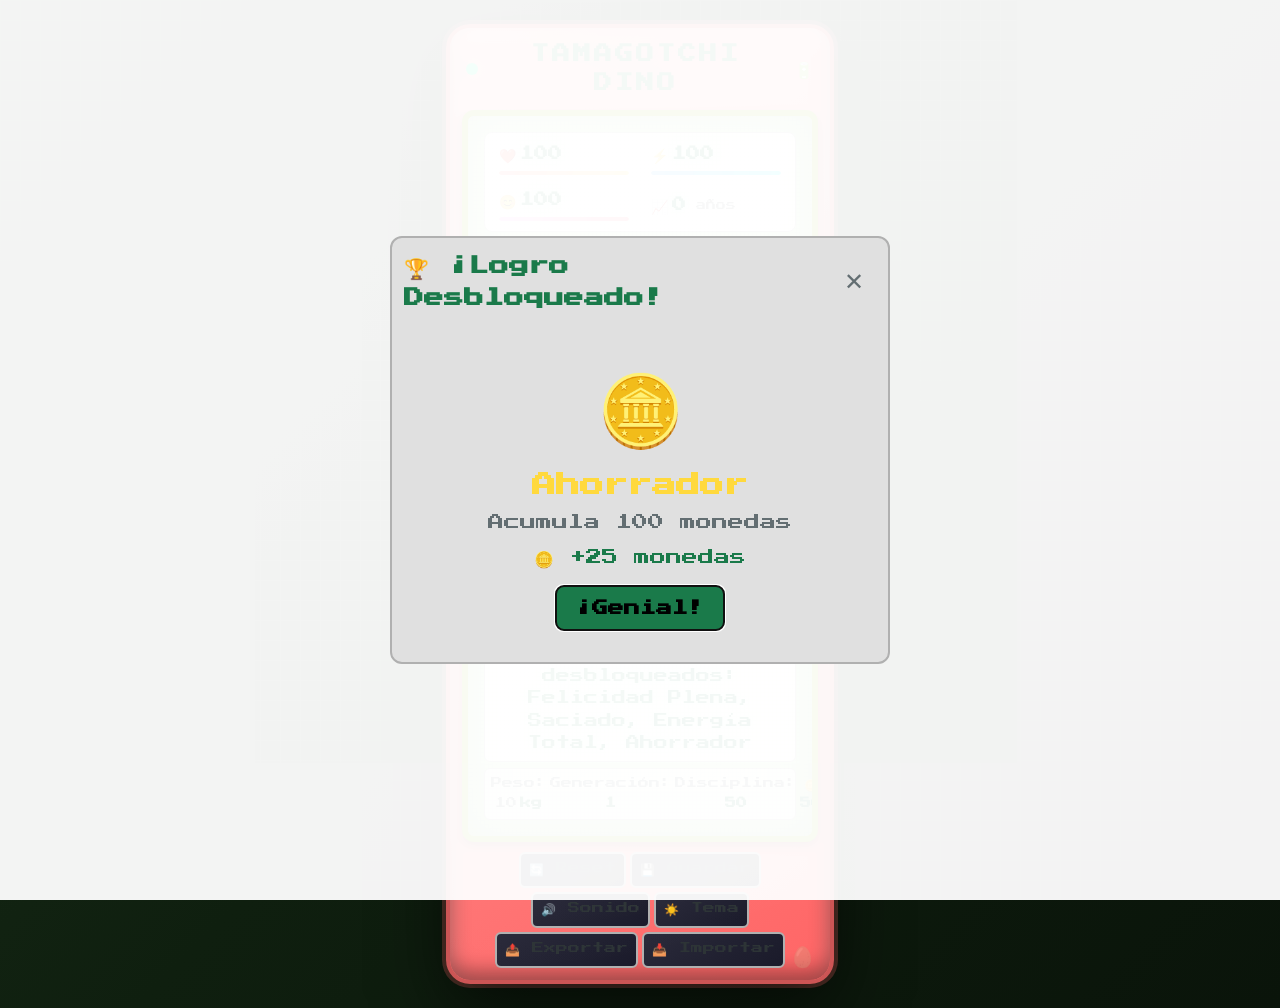
==== commit 35dadfdc: "### Commit Description **Title:** Implement Tamagotchi Dino with Retro Design and Modern Features  *" ====
--- a/index.html
+++ b/index.html
@@ -1,303 +1,308 @@
-<!DOCTYPE html>
-<html lang="es" dir="ltr">
-<head>
-    <meta charset="UTF-8">
-    <meta name="viewport" content="width=device-width, initial-scale=1.0, maximum-scale=5.0, user-scalable=yes">
-    <title>Tamagotchi Ultimate - Mascota Virtual</title>
-    <meta name="description" content="Tamagotchi Virtual - Cuida de tu mascota digital con todas las mecánicas clásicas y modernas">
-    <link rel="manifest" href="manifest.json">
-    <meta name="theme-color" content="#1a1a2e" media="(prefers-color-scheme: dark)">
-    <meta name="theme-color" content="#f0f0f0" media="(prefers-color-scheme: light)">
-    <link rel="icon" href="data:image/svg+xml,<svg xmlns=%22http://www.w3.org/2000/svg%22 viewBox=%220 0 100 100%22><text y=%22.9em%22 font-size=%2290%22>🐣</text></svg>">
-    <link rel="stylesheet" href="css/style.css">
-    
-    <!-- Preload de recursos críticos -->
-    <link rel="preload" href="css/style.css" as="style">
-</head>
-<body>
-    <a href="#main-content" class="skip-link">Saltar al contenido principal</a>
-    
-    <div class="container" role="main" id="main-content">
-        <div class="tamagotchi-shell" role="application" aria-label="Tamagotchi Virtual">
-            <header class="tamagotchi-header" role="banner">
-                <div class="led-indicator" id="ledIndicator" role="status" aria-label="Estado del dispositivo">
-                    <span class="sr-only">Dispositivo encendido</span>
-                </div>
-                <h1 class="title" aria-label="Tamagotchi">TAMAGOTCHI</h1>
-                <div class="battery-indicator" aria-label="Batería" role="img">🔋</div>
-            </header>
-
-            <section class="screen" aria-label="Pantalla principal">
-                <!-- Barra de estado -->
-                <div class="status-bar" role="group" aria-label="Estadísticas de la mascota">
-                    <div class="status-item" role="status" aria-live="polite">
-                        <span class="icon" aria-hidden="true">❤️</span>
-                        <span class="value" id="hunger" aria-label="Hambre: 100">100</span>
-                        <div class="status-bar-fill" id="hungerFill" role="progressbar" aria-valuenow="100" aria-valuemin="0" aria-valuemax="100" aria-label="Nivel de hambre"></div>
-                    </div>
-                    <div class="status-item" role="status" aria-live="polite">
-                        <span class="icon" aria-hidden="true">⚡</span>
-                        <span class="value" id="energy" aria-label="Energía: 100">100</span>
-                        <div class="status-bar-fill" id="energyFill" role="progressbar" aria-valuenow="100" aria-valuemin="0" aria-valuemax="100" aria-label="Nivel de energía"></div>
-                    </div>
-                    <div class="status-item" role="status" aria-live="polite">
-                        <span class="icon" aria-hidden="true">😊</span>
-                        <span class="value" id="happiness" aria-label="Felicidad: 100">100</span>
-                        <div class="status-bar-fill" id="happinessFill" role="progressbar" aria-valuenow="100" aria-valuemin="0" aria-valuemax="100" aria-label="Nivel de felicidad"></div>
-                    </div>
-                    <div class="status-item">
-                        <span class="icon" aria-hidden="true">📈</span>
-                        <span class="value" id="age" aria-label="Edad: 0 años">0</span>
-                        <span class="sub-text" aria-hidden="true">años</span>
-                    </div>
-                </div>
-                
-                <!-- Mascota -->
-                <div class="pet-display" id="petDisplay" role="img" aria-label="Tu mascota Tamagotchi">
-                    <div class="pet-container">
-                        <div class="pet" id="petWrapper">
-                            <div class="pet-body" id="petBody" role="img" aria-label="Cuerpo de la mascota">
-                                <div class="pet-eyes">
-                                    <div class="eye left" id="leftEye" role="img" aria-label="Ojo izquierdo">
-                                        <div class="pupil"></div>
-                                    </div>
-                                    <div class="eye right" id="rightEye" role="img" aria-label="Ojo derecho">
-                                        <div class="pupil"></div>
-                                    </div>
-                                </div>
-                                <div class="pet-mouth" id="petMouth" role="img" aria-label="Boca"></div>
-                                <div class="pet-blush" id="petBlush" aria-hidden="true"></div>
-                                <div class="particle-container" id="particleContainer" aria-hidden="true"></div>
-                            </div>
-                        </div>
-                        <div class="pet-name" id="petName" aria-live="polite">Tamagotchi</div>
-                        <div class="pet-stage" id="petStage" aria-live="polite">🐣 Bebé</div>
-                        <div class="pet-friendship" role="group" aria-label="Nivel de amistad">
-                            <span aria-hidden="true">Amistad: </span>
-                            <div class="friendship-bar" role="progressbar" aria-valuenow="0" aria-valuemin="0" aria-valuemax="100" aria-label="Nivel de amistad">
-                                <div class="friendship-fill" id="friendshipFill"></div>
-                            </div>
-                            <span id="friendshipLevel" aria-live="polite">❤️</span>
-                        </div>
-                    </div>
-                </div>
-
-                <!-- Pestañas -->
-                <div class="tab-buttons" role="tablist" aria-label="Navegación de pestañas">
-                    <button class="tab-btn active" data-tab="care" role="tab" aria-selected="true" aria-controls="tab-care" id="tab-care-btn" tabindex="0">
-                        <span aria-hidden="true">❤️</span>
-                        <span>Cuidado</span>
-                    </button>
-                    <button class="tab-btn" data-tab="games" role="tab" aria-selected="false" aria-controls="tab-games" id="tab-games-btn" tabindex="-1">
-                        <span aria-hidden="true">🎮</span>
-                        <span>Juegos</span>
-                    </button>
-                    <button class="tab-btn" data-tab="shop" role="tab" aria-selected="false" aria-controls="tab-shop" id="tab-shop-btn" tabindex="-1">
-                        <span aria-hidden="true">🛒</span>
-                        <span>Tienda</span>
-                    </button>
-                    <button class="tab-btn" data-tab="achievements" role="tab" aria-selected="false" aria-controls="tab-achievements" id="tab-achievements-btn" tabindex="-1">
-                        <span aria-hidden="true">🏆</span>
-                        <span>Logros</span>
-                    </button>
-                </div>
-
-                <!-- Contenido de pestañas -->
-                <div class="tab-content">
-                    <!-- Cuidado -->
-                    <div class="tab-panel active" id="tab-care" role="tabpanel" aria-labelledby="tab-care-btn">
-                        <div class="action-buttons" role="group" aria-label="Acciones de cuidado">
-                            <button class="action-btn" data-action="feed" aria-label="Alimentar a la mascota">
-                                <span class="btn-icon" aria-hidden="true">🍖</span>
-                                <span class="btn-text">Comer</span>
-                                <span class="btn-cooldown" id="feedCooldown" aria-hidden="true"></span>
-                            </button>
-                            <button class="action-btn" data-action="play" aria-label="Jugar con la mascota">
-                                <span class="btn-icon" aria-hidden="true">🎮</span>
-                                <span class="btn-text">Jugar</span>
-                                <span class="btn-cooldown" id="playCooldown" aria-hidden="true"></span>
-                            </button>
-                            <button class="action-btn" data-action="sleep" aria-label="Poner a dormir a la mascota">
-                                <span class="btn-icon" aria-hidden="true">💤</span>
-                                <span class="btn-text">Dormir</span>
-                                <span class="btn-cooldown" id="sleepCooldown" aria-hidden="true"></span>
-                            </button>
-                            <button class="action-btn" data-action="clean" aria-label="Limpiar a la mascota">
-                                <span class="btn-icon" aria-hidden="true">🧹</span>
-                                <span class="btn-text">Limpiar</span>
-                                <span class="btn-cooldown" id="cleanCooldown" aria-hidden="true"></span>
-                            </button>
-                            <button class="action-btn" data-action="train" aria-label="Entrenar a la mascota">
-                                <span class="btn-icon" aria-hidden="true">🏋️</span>
-                                <span class="btn-text">Entrenar</span>
-                                <span class="btn-cooldown" id="trainCooldown" aria-hidden="true"></span>
-                            </button>
-                            <button class="action-btn" data-action="pet" aria-label="Acariciar a la mascota">
-                                <span class="btn-icon" aria-hidden="true">🤗</span>
-                                <span class="btn-text">Acariciar</span>
-                                <span class="btn-cooldown" id="petCooldown" aria-hidden="true"></span>
-                            </button>
-                            <button class="action-btn" data-action="medicine" aria-label="Dar medicina a la mascota">
-                                <span class="btn-icon" aria-hidden="true">💊</span>
-                                <span class="btn-text">Medicina</span>
-                                <span class="btn-cooldown" id="medicineCooldown" aria-hidden="true"></span>
-                            </button>
-                        </div>
-                    </div>
-
-                    <!-- Juegos -->
-                    <div class="tab-panel" id="tab-games" role="tabpanel" aria-labelledby="tab-games-btn">
-                        <div class="minigames-grid" role="group" aria-label="Minijuegos disponibles">
-                            <button class="minigame-btn" data-game="memory" aria-label="Jugar al juego de memoria">
-                                <span class="game-icon" aria-hidden="true">🧠</span>
-                                <span class="game-name">Memoria</span>
-                                <span class="game-desc">Encuentra las parejas</span>
-                                <span class="game-reward">+20 felicidad</span>
-                            </button>
-                            <button class="minigame-btn" data-game="clicker" aria-label="Jugar al juego de clics">
-                                <span class="game-icon" aria-hidden="true">👆</span>
-                                <span class="game-name">Clicker</span>
-                                <span class="game-desc">Haz clic rápido</span>
-                                <span class="game-reward">+15 felicidad</span>
-                            </button>
-                            <button class="minigame-btn" data-game="dance" aria-label="Jugar al juego de baile">
-                                <span class="game-icon" aria-hidden="true">💃</span>
-                                <span class="game-name">Bailar</span>
-                                <span class="game-desc">Sigue el ritmo</span>
-                                <span class="game-reward">+25 felicidad</span>
-                            </button>
-                            <button class="minigame-btn" data-game="quiz" aria-label="Jugar al quiz">
-                                <span class="game-icon" aria-hidden="true">❓</span>
-                                <span class="game-name">Quiz</span>
-                                <span class="game-desc">Responde preguntas</span>
-                                <span class="game-reward">+10 disciplina</span>
-                            </button>
-                        </div>
-                    </div>
-
-                    <!-- Tienda -->
-                    <div class="tab-panel" id="tab-shop" role="tabpanel" aria-labelledby="tab-shop-btn">
-                        <div class="shop-header" role="status" aria-live="polite">
-                            <span aria-hidden="true">🪙</span>
-                            <span>Monedas: </span>
-                            <span id="coins" aria-label="Monedas disponibles">0</span>
-                        </div>
-                        <div class="shop-grid" role="group" aria-label="Artículos de la tienda">
-                            <div class="shop-item" data-item="food" role="article">
-                                <span class="item-icon" aria-hidden="true">🍕</span>
-                                <span class="item-name">Comida Premium</span>
-                                <span class="item-price" aria-label="Precio: 50 monedas">🪙 50</span>
-                                <span class="item-effect">+30 hambre</span>
-                                <button class="shop-buy" data-item="food" aria-label="Comprar comida premium">Comprar</button>
-                            </div>
-                            <div class="shop-item" data-item="toy" role="article">
-                                <span class="item-icon" aria-hidden="true">🧸</span>
-                                <span class="item-name">Juguete Nuevo</span>
-                                <span class="item-price" aria-label="Precio: 30 monedas">🪙 30</span>
-                                <span class="item-effect">+20 felicidad</span>
-                                <button class="shop-buy" data-item="toy" aria-label="Comprar juguete nuevo">Comprar</button>
-                            </div>
-                            <div class="shop-item" data-item="energy" role="article">
-                                <span class="item-icon" aria-hidden="true">🔋</span>
-                                <span class="item-name">Batería Extra</span>
-                                <span class="item-price" aria-label="Precio: 40 monedas">🪙 40</span>
-                                <span class="item-effect">+25 energía</span>
-                                <button class="shop-buy" data-item="energy" aria-label="Comprar batería extra">Comprar</button>
-                            </div>
-                            <div class="shop-item" data-item="skin" role="article">
-                                <span class="item-icon" aria-hidden="true">🎨</span>
-                                <span class="item-name">Skin Exclusiva</span>
-                                <span class="item-price" aria-label="Precio: 100 monedas">🪙 100</span>
-                                <span class="item-effect">Cambia de color</span>
-                                <button class="shop-buy" data-item="skin" aria-label="Comprar skin exclusiva">Comprar</button>
-                            </div>
-                        </div>
-                    </div>
-
-                    <!-- Logros -->
-                    <div class="tab-panel" id="tab-achievements" role="tabpanel" aria-labelledby="tab-achievements-btn">
-                        <div class="achievements-grid" id="achievementsGrid" role="list" aria-label="Lista de logros">
-                            <!-- Los logros se generan dinámicamente -->
-                        </div>
-                    </div>
-                </div>
-
-                <!-- Mensaje -->
-                <div class="message-area" id="messageArea" role="status" aria-live="polite" aria-atomic="true">
-                    <span class="message-icon" aria-hidden="true">🐣</span>
-                    <span class="message-text">¡Bienvenido a Tamagotchi Ultimate!</span>
-                </div>
-
-                <!-- Estadísticas extras -->
-                <div class="stats-extras" role="group" aria-label="Estadísticas adicionales">
-                    <div class="stat-extra">
-                        <span aria-hidden="true">Peso:</span>
-                        <span id="weight" aria-label="Peso">10.0</span><span aria-hidden="true">kg</span>
-                    </div>
-                    <div class="stat-extra">
-                        <span aria-hidden="true">Generación:</span>
-                        <span id="generation" aria-label="Generación">1</span>
-                    </div>
-                    <div class="stat-extra">
-                        <span aria-hidden="true">Disciplina:</span>
-                        <span id="discipline" aria-label="Disciplina">50</span>
-                    </div>
-                    <div class="stat-extra">
-                        <span aria-hidden="true">🪙</span>
-                        <span id="coinsDisplay" aria-label="Monedas">0</span>
-                    </div>
-                </div>
-            </section>
-
-            <!-- Controles -->
-            <footer class="controls" role="toolbar" aria-label="Controles del juego">
-                <button class="control-btn" id="resetBtn" aria-label="Reiniciar juego">🔄 Reset</button>
-                <button class="control-btn" id="saveBtn" aria-label="Guardar progreso">💾 Guardar</button>
-                <button class="control-btn" id="soundToggle" aria-label="Alternar sonido">🔊 Sonido</button>
-                <button class="control-btn" id="themeToggle" aria-label="Alternar tema">🌙 Tema</button>
-                <button class="control-btn" id="exportBtn" aria-label="Exportar datos">📤 Exportar</button>
-                <button class="control-btn" id="importBtn" aria-label="Importar datos">📥 Importar</button>
-            </footer>
-        </div>
-    </div>
-
-    <!-- Modales con accesibilidad -->
-    <div class="modal" id="minigameModal" role="dialog" aria-modal="true" aria-labelledby="minigameTitle" aria-hidden="true">
-        <div class="modal-content">
-            <div class="modal-header">
-                <h2 id="minigameTitle">Mini Juego</h2>
-                <button class="modal-close" id="minigameClose" aria-label="Cerrar minijuego">✕</button>
-            </div>
-            <div class="modal-body" id="minigameBody" role="document">
-                <!-- Contenido del minijuego -->
-            </div>
-        </div>
-    </div>
-
-    <div class="modal" id="achievementModal" role="dialog" aria-modal="true" aria-labelledby="achievementTitle" aria-hidden="true">
-        <div class="modal-content">
-            <div class="modal-header">
-                <h2 id="achievementTitle">🏆 ¡Logro Desbloqueado!</h2>
-                <button class="modal-close" id="achievementClose" aria-label="Cerrar notificación de logro">✕</button>
-            </div>
-            <div class="modal-body" id="achievementBody" role="document">
-                <!-- Contenido del logro -->
-            </div>
-        </div>
-    </div>
-
-    <!-- Notificación -->
-    <div class="notification" id="notification" role="alert" aria-live="assertive" aria-atomic="true">
-        <span class="notif-icon" aria-hidden="true"></span>
-        <span class="notif-text"></span>
-    </div>
-
-    <!-- Scripts -->
-    <script src="js/audio.js" defer></script>
-    <script src="js/particles.js" defer></script>
-    <script src="js/minigames.js" defer></script>
-    <script src="js/achievements.js" defer></script>
-    <script src="js/tamagotchi.js" defer></script>
-    <script src="js/main.js" defer></script>
-</body>
+<!DOCTYPE html>
+<html lang="es" dir="ltr">
+<head>
+    <meta charset="UTF-8">
+    <meta name="viewport" content="width=device-width, initial-scale=1.0, maximum-scale=5.0, user-scalable=yes">
+    <title>Tamagotchi Dino - Mascota Virtual Retro</title>
+    <meta name="description" content="Tamagotchi Dino - Cuida de tu dinosaurio virtual con estilo retro y toque moderno">
+    <link rel="manifest" href="manifest.json">
+    <meta name="theme-color" content="#1a2f1a" media="(prefers-color-scheme: dark)">
+    <meta name="theme-color" content="#c7f0b8" media="(prefers-color-scheme: light)">
+    <link rel="icon" href="data:image/svg+xml,<svg xmlns=%22http://www.w3.org/2000/svg%22 viewBox=%220 0 100 100%22><text y=%22.9em%22 font-size=%2290%22>🦕</text></svg>">
+    <link rel="stylesheet" href="css/style.css">
+    
+    <!-- Google Fonts - Press Start 2P para estilo pixel -->
+    <link rel="preconnect" href="https://fonts.googleapis.com">
+    <link rel="preconnect" href="https://fonts.gstatic.com" crossorigin>
+    <link href="https://fonts.googleapis.com/css2?family=Press+Start+2P&display=swap" rel="stylesheet">
+    
+    <!-- Preload de recursos críticos -->
+    <link rel="preload" href="css/style.css" as="style">
+</head>
+<body>
+    <a href="#main-content" class="skip-link">Saltar al contenido principal</a>
+    
+    <div class="container" role="main" id="main-content">
+        <div class="tamagotchi-shell" role="application" aria-label="Tamagotchi Virtual">
+            <header class="tamagotchi-header" role="banner">
+                <div class="led-indicator" id="ledIndicator" role="status" aria-label="Estado del dispositivo">
+                    <span class="sr-only">Dispositivo encendido</span>
+                </div>
+                <h1 class="title" aria-label="Tamagotchi">TAMAGOTCHI DINO</h1>
+                <div class="battery-indicator" aria-label="Batería" role="img">🔋</div>
+            </header>
+
+            <section class="screen" aria-label="Pantalla principal">
+                <!-- Barra de estado -->
+                <div class="status-bar" role="group" aria-label="Estadísticas de la mascota">
+                    <div class="status-item" role="status" aria-live="polite">
+                        <span class="icon" aria-hidden="true">❤️</span>
+                        <span class="value" id="hunger" aria-label="Hambre: 100">100</span>
+                        <div class="status-bar-fill" id="hungerFill" role="progressbar" aria-valuenow="100" aria-valuemin="0" aria-valuemax="100" aria-label="Nivel de hambre"></div>
+                    </div>
+                    <div class="status-item" role="status" aria-live="polite">
+                        <span class="icon" aria-hidden="true">⚡</span>
+                        <span class="value" id="energy" aria-label="Energía: 100">100</span>
+                        <div class="status-bar-fill" id="energyFill" role="progressbar" aria-valuenow="100" aria-valuemin="0" aria-valuemax="100" aria-label="Nivel de energía"></div>
+                    </div>
+                    <div class="status-item" role="status" aria-live="polite">
+                        <span class="icon" aria-hidden="true">😊</span>
+                        <span class="value" id="happiness" aria-label="Felicidad: 100">100</span>
+                        <div class="status-bar-fill" id="happinessFill" role="progressbar" aria-valuenow="100" aria-valuemin="0" aria-valuemax="100" aria-label="Nivel de felicidad"></div>
+                    </div>
+                    <div class="status-item">
+                        <span class="icon" aria-hidden="true">📈</span>
+                        <span class="value" id="age" aria-label="Edad: 0 años">0</span>
+                        <span class="sub-text" aria-hidden="true">años</span>
+                    </div>
+                </div>
+                
+                <!-- Mascota -->
+                <div class="pet-display" id="petDisplay" role="img" aria-label="Tu mascota Tamagotchi">
+                    <div class="pet-container">
+                        <div class="pet" id="petWrapper">
+                            <div class="pet-body" id="petBody" role="img" aria-label="Cuerpo de la mascota">
+                                <div class="pet-eyes">
+                                    <div class="eye left" id="leftEye" role="img" aria-label="Ojo izquierdo">
+                                        <div class="pupil"></div>
+                                    </div>
+                                    <div class="eye right" id="rightEye" role="img" aria-label="Ojo derecho">
+                                        <div class="pupil"></div>
+                                    </div>
+                                </div>
+                                <div class="pet-mouth" id="petMouth" role="img" aria-label="Boca"></div>
+                                <div class="pet-blush" id="petBlush" aria-hidden="true"></div>
+                                <div class="particle-container" id="particleContainer" aria-hidden="true"></div>
+                            </div>
+                        </div>
+                        <div class="pet-name" id="petName" aria-live="polite">Dino</div>
+                        <div class="pet-stage" id="petStage" aria-live="polite">🦕 Bebé</div>
+                        <div class="pet-friendship" role="group" aria-label="Nivel de amistad">
+                            <span aria-hidden="true">Amistad: </span>
+                            <div class="friendship-bar" role="progressbar" aria-valuenow="0" aria-valuemin="0" aria-valuemax="100" aria-label="Nivel de amistad">
+                                <div class="friendship-fill" id="friendshipFill"></div>
+                            </div>
+                            <span id="friendshipLevel" aria-live="polite">❤️</span>
+                        </div>
+                    </div>
+                </div>
+
+                <!-- Pestañas -->
+                <div class="tab-buttons" role="tablist" aria-label="Navegación de pestañas">
+                    <button class="tab-btn active" data-tab="care" role="tab" aria-selected="true" aria-controls="tab-care" id="tab-care-btn" tabindex="0">
+                        <span aria-hidden="true">❤️</span>
+                        <span>Cuidado</span>
+                    </button>
+                    <button class="tab-btn" data-tab="games" role="tab" aria-selected="false" aria-controls="tab-games" id="tab-games-btn" tabindex="-1">
+                        <span aria-hidden="true">🎮</span>
+                        <span>Juegos</span>
+                    </button>
+                    <button class="tab-btn" data-tab="shop" role="tab" aria-selected="false" aria-controls="tab-shop" id="tab-shop-btn" tabindex="-1">
+                        <span aria-hidden="true">🛒</span>
+                        <span>Tienda</span>
+                    </button>
+                    <button class="tab-btn" data-tab="achievements" role="tab" aria-selected="false" aria-controls="tab-achievements" id="tab-achievements-btn" tabindex="-1">
+                        <span aria-hidden="true">🏆</span>
+                        <span>Logros</span>
+                    </button>
+                </div>
+
+                <!-- Contenido de pestañas -->
+                <div class="tab-content">
+                    <!-- Cuidado -->
+                    <div class="tab-panel active" id="tab-care" role="tabpanel" aria-labelledby="tab-care-btn">
+                        <div class="action-buttons" role="group" aria-label="Acciones de cuidado">
+                            <button class="action-btn" data-action="feed" aria-label="Alimentar a la mascota">
+                                <span class="btn-icon" aria-hidden="true">🍖</span>
+                                <span class="btn-text">Comer</span>
+                                <span class="btn-cooldown" id="feedCooldown" aria-hidden="true"></span>
+                            </button>
+                            <button class="action-btn" data-action="play" aria-label="Jugar con la mascota">
+                                <span class="btn-icon" aria-hidden="true">🎮</span>
+                                <span class="btn-text">Jugar</span>
+                                <span class="btn-cooldown" id="playCooldown" aria-hidden="true"></span>
+                            </button>
+                            <button class="action-btn" data-action="sleep" aria-label="Poner a dormir a la mascota">
+                                <span class="btn-icon" aria-hidden="true">💤</span>
+                                <span class="btn-text">Dormir</span>
+                                <span class="btn-cooldown" id="sleepCooldown" aria-hidden="true"></span>
+                            </button>
+                            <button class="action-btn" data-action="clean" aria-label="Limpiar a la mascota">
+                                <span class="btn-icon" aria-hidden="true">🧹</span>
+                                <span class="btn-text">Limpiar</span>
+                                <span class="btn-cooldown" id="cleanCooldown" aria-hidden="true"></span>
+                            </button>
+                            <button class="action-btn" data-action="train" aria-label="Entrenar a la mascota">
+                                <span class="btn-icon" aria-hidden="true">🏋️</span>
+                                <span class="btn-text">Entrenar</span>
+                                <span class="btn-cooldown" id="trainCooldown" aria-hidden="true"></span>
+                            </button>
+                            <button class="action-btn" data-action="pet" aria-label="Acariciar a la mascota">
+                                <span class="btn-icon" aria-hidden="true">🤗</span>
+                                <span class="btn-text">Acariciar</span>
+                                <span class="btn-cooldown" id="petCooldown" aria-hidden="true"></span>
+                            </button>
+                            <button class="action-btn" data-action="medicine" aria-label="Dar medicina a la mascota">
+                                <span class="btn-icon" aria-hidden="true">💊</span>
+                                <span class="btn-text">Medicina</span>
+                                <span class="btn-cooldown" id="medicineCooldown" aria-hidden="true"></span>
+                            </button>
+                        </div>
+                    </div>
+
+                    <!-- Juegos -->
+                    <div class="tab-panel" id="tab-games" role="tabpanel" aria-labelledby="tab-games-btn">
+                        <div class="minigames-grid" role="group" aria-label="Minijuegos disponibles">
+                            <button class="minigame-btn" data-game="memory" aria-label="Jugar al juego de memoria">
+                                <span class="game-icon" aria-hidden="true">🧠</span>
+                                <span class="game-name">Memoria</span>
+                                <span class="game-desc">Encuentra las parejas</span>
+                                <span class="game-reward">+20 felicidad</span>
+                            </button>
+                            <button class="minigame-btn" data-game="clicker" aria-label="Jugar al juego de clics">
+                                <span class="game-icon" aria-hidden="true">👆</span>
+                                <span class="game-name">Clicker</span>
+                                <span class="game-desc">Haz clic rápido</span>
+                                <span class="game-reward">+15 felicidad</span>
+                            </button>
+                            <button class="minigame-btn" data-game="dance" aria-label="Jugar al juego de baile">
+                                <span class="game-icon" aria-hidden="true">💃</span>
+                                <span class="game-name">Bailar</span>
+                                <span class="game-desc">Sigue el ritmo</span>
+                                <span class="game-reward">+25 felicidad</span>
+                            </button>
+                            <button class="minigame-btn" data-game="quiz" aria-label="Jugar al quiz">
+                                <span class="game-icon" aria-hidden="true">❓</span>
+                                <span class="game-name">Quiz</span>
+                                <span class="game-desc">Responde preguntas</span>
+                                <span class="game-reward">+10 disciplina</span>
+                            </button>
+                        </div>
+                    </div>
+
+                    <!-- Tienda -->
+                    <div class="tab-panel" id="tab-shop" role="tabpanel" aria-labelledby="tab-shop-btn">
+                        <div class="shop-header" role="status" aria-live="polite">
+                            <span aria-hidden="true">🪙</span>
+                            <span>Monedas: </span>
+                            <span id="coins" aria-label="Monedas disponibles">0</span>
+                        </div>
+                        <div class="shop-grid" role="group" aria-label="Artículos de la tienda">
+                            <div class="shop-item" data-item="food" role="article">
+                                <span class="item-icon" aria-hidden="true">🍕</span>
+                                <span class="item-name">Comida Premium</span>
+                                <span class="item-price" aria-label="Precio: 50 monedas">🪙 50</span>
+                                <span class="item-effect">+30 hambre</span>
+                                <button class="shop-buy" data-item="food" aria-label="Comprar comida premium">Comprar</button>
+                            </div>
+                            <div class="shop-item" data-item="toy" role="article">
+                                <span class="item-icon" aria-hidden="true">🧸</span>
+                                <span class="item-name">Juguete Nuevo</span>
+                                <span class="item-price" aria-label="Precio: 30 monedas">🪙 30</span>
+                                <span class="item-effect">+20 felicidad</span>
+                                <button class="shop-buy" data-item="toy" aria-label="Comprar juguete nuevo">Comprar</button>
+                            </div>
+                            <div class="shop-item" data-item="energy" role="article">
+                                <span class="item-icon" aria-hidden="true">🔋</span>
+                                <span class="item-name">Batería Extra</span>
+                                <span class="item-price" aria-label="Precio: 40 monedas">🪙 40</span>
+                                <span class="item-effect">+25 energía</span>
+                                <button class="shop-buy" data-item="energy" aria-label="Comprar batería extra">Comprar</button>
+                            </div>
+                            <div class="shop-item" data-item="skin" role="article">
+                                <span class="item-icon" aria-hidden="true">🎨</span>
+                                <span class="item-name">Skin Exclusiva</span>
+                                <span class="item-price" aria-label="Precio: 100 monedas">🪙 100</span>
+                                <span class="item-effect">Cambia de color</span>
+                                <button class="shop-buy" data-item="skin" aria-label="Comprar skin exclusiva">Comprar</button>
+                            </div>
+                        </div>
+                    </div>
+
+                    <!-- Logros -->
+                    <div class="tab-panel" id="tab-achievements" role="tabpanel" aria-labelledby="tab-achievements-btn">
+                        <div class="achievements-grid" id="achievementsGrid" role="list" aria-label="Lista de logros">
+                            <!-- Los logros se generan dinámicamente -->
+                        </div>
+                    </div>
+                </div>
+
+                <!-- Mensaje -->
+                <div class="message-area" id="messageArea" role="status" aria-live="polite" aria-atomic="true">
+                    <span class="message-icon" aria-hidden="true">🦕</span>
+                    <span class="message-text">¡Bienvenido a Tamagotchi Ultimate!</span>
+                </div>
+
+                <!-- Estadísticas extras -->
+                <div class="stats-extras" role="group" aria-label="Estadísticas adicionales">
+                    <div class="stat-extra">
+                        <span aria-hidden="true">Peso:</span>
+                        <span id="weight" aria-label="Peso">10.0</span><span aria-hidden="true">kg</span>
+                    </div>
+                    <div class="stat-extra">
+                        <span aria-hidden="true">Generación:</span>
+                        <span id="generation" aria-label="Generación">1</span>
+                    </div>
+                    <div class="stat-extra">
+                        <span aria-hidden="true">Disciplina:</span>
+                        <span id="discipline" aria-label="Disciplina">50</span>
+                    </div>
+                    <div class="stat-extra">
+                        <span aria-hidden="true">🪙</span>
+                        <span id="coinsDisplay" aria-label="Monedas">0</span>
+                    </div>
+                </div>
+            </section>
+
+            <!-- Controles -->
+            <footer class="controls" role="toolbar" aria-label="Controles del juego">
+                <button class="control-btn" id="resetBtn" aria-label="Reiniciar juego">🔄 Reset</button>
+                <button class="control-btn" id="saveBtn" aria-label="Guardar progreso">💾 Guardar</button>
+                <button class="control-btn" id="soundToggle" aria-label="Alternar sonido">🔊 Sonido</button>
+                <button class="control-btn" id="themeToggle" aria-label="Alternar tema">🌙 Tema</button>
+                <button class="control-btn" id="exportBtn" aria-label="Exportar datos">📤 Exportar</button>
+                <button class="control-btn" id="importBtn" aria-label="Importar datos">📥 Importar</button>
+            </footer>
+        </div>
+    </div>
+
+    <!-- Modales con accesibilidad -->
+    <div class="modal" id="minigameModal" role="dialog" aria-modal="true" aria-labelledby="minigameTitle" aria-hidden="true">
+        <div class="modal-content">
+            <div class="modal-header">
+                <h2 id="minigameTitle">Mini Juego</h2>
+                <button class="modal-close" id="minigameClose" aria-label="Cerrar minijuego">✕</button>
+            </div>
+            <div class="modal-body" id="minigameBody" role="document">
+                <!-- Contenido del minijuego -->
+            </div>
+        </div>
+    </div>
+
+    <div class="modal" id="achievementModal" role="dialog" aria-modal="true" aria-labelledby="achievementTitle" aria-hidden="true">
+        <div class="modal-content">
+            <div class="modal-header">
+                <h2 id="achievementTitle">🏆 ¡Logro Desbloqueado!</h2>
+                <button class="modal-close" id="achievementClose" aria-label="Cerrar notificación de logro">✕</button>
+            </div>
+            <div class="modal-body" id="achievementBody" role="document">
+                <!-- Contenido del logro -->
+            </div>
+        </div>
+    </div>
+
+    <!-- Notificación -->
+    <div class="notification" id="notification" role="alert" aria-live="assertive" aria-atomic="true">
+        <span class="notif-icon" aria-hidden="true"></span>
+        <span class="notif-text"></span>
+    </div>
+
+    <!-- Scripts -->
+    <script src="js/audio.js" defer></script>
+    <script src="js/particles.js" defer></script>
+    <script src="js/minigames.js" defer></script>
+    <script src="js/achievements.js" defer></script>
+    <script src="js/tamagotchi.js" defer></script>
+    <script src="js/main.js" defer></script>
+</body>
 </html>
--- a/css/style.css
+++ b/css/style.css
@@ -1,2016 +1,2144 @@
-/* ============================================
-   RESET Y VARIABLES
-   ============================================ */
-*,
-*::before,
-*::after {
-    margin: 0;
-    padding: 0;
-    box-sizing: border-box;
-}
-
-:root {
-    /* Colores base - Modo oscuro por defecto */
-    --bg-primary: #1a1a2e;
-    --bg-secondary: #16213e;
-    --bg-tertiary: #0f3460;
-    --bg-card: rgba(0, 0, 0, 0.4);
-    --text-primary: #00ff88;
-    --text-secondary: #6a6a7a;
-    --text-body: #ffffff;
-    --border-color: #4a4a5a;
-    --shadow-color: rgba(0, 0, 0, 0.8);
-    --modal-bg: rgba(0, 0, 0, 0.9);
-    --focus-ring: 0 0 0 3px rgba(0, 255, 136, 0.6);
-    --transition-speed: 0.3s;
-    --font-family: 'Courier New', monospace, system-ui, -apple-system, sans-serif;
-    --font-size-base: 16px;
-    --line-height-base: 1.5;
-    --container-max: 500px;
-    --spacing-unit: 8px;
-    --border-radius: 12px;
-}
-
-/* Tema claro */
-[data-theme="light"] {
-    --bg-primary: #f0f0f0;
-    --bg-secondary: #e0e0e0;
-    --bg-tertiary: #d0d0d0;
-    --bg-card: rgba(255, 255, 255, 0.85);
-    --text-primary: #1a7a4a;
-    --text-secondary: #636e72;
-    --text-body: #2d3436;
-    --border-color: #b0b0b0;
-    --shadow-color: rgba(0, 0, 0, 0.15);
-    --modal-bg: rgba(255, 255, 255, 0.95);
-    --focus-ring: 0 0 0 3px rgba(26, 122, 74, 0.6);
-}
-
-/* Preferencia del sistema */
-@media (prefers-color-scheme: light) {
-    :root:not([data-theme="dark"]) {
-        --bg-primary: #f0f0f0;
-        --bg-secondary: #e0e0e0;
-        --bg-tertiary: #d0d0d0;
-        --bg-card: rgba(255, 255, 255, 0.85);
-        --text-primary: #1a7a4a;
-        --text-secondary: #636e72;
-        --text-body: #2d3436;
-        --border-color: #b0b0b0;
-        --shadow-color: rgba(0, 0, 0, 0.15);
-        --modal-bg: rgba(255, 255, 255, 0.95);
-        --focus-ring: 0 0 0 3px rgba(26, 122, 74, 0.6);
-    }
-}
-
-/* ============================================
-   ESTILOS BASE Y ACCESIBILIDAD
-   ============================================ */
-html {
-    font-size: var(--font-size-base);
-    scroll-behavior: smooth;
-    -webkit-text-size-adjust: 100%;
-}
-
-body {
-    display: flex;
-    justify-content: center;
-    align-items: center;
-    min-height: 100vh;
-    min-height: 100dvh;
-    background: linear-gradient(135deg, var(--bg-primary), var(--bg-secondary), var(--bg-tertiary));
-    font-family: var(--font-family);
-    font-size: var(--font-size-base);
-    line-height: var(--line-height-base);
-    color: var(--text-body);
-    padding: var(--spacing-unit);
-    transition: background var(--transition-speed) ease, color var(--transition-speed) ease;
-    -webkit-font-smoothing: antialiased;
-    -moz-osx-font-smoothing: grayscale;
-}
-
-/* Skip link - Para accesibilidad por teclado */
-.skip-link {
-    position: absolute;
-    top: -9999px;
-    left: 50%;
-    transform: translateX(-50%);
-    background: var(--text-primary);
-    color: var(--bg-primary);
-    padding: calc(var(--spacing-unit) * 1.5);
-    border-radius: var(--border-radius);
-    z-index: 9999;
-    font-weight: bold;
-    text-decoration: none;
-}
-
-.skip-link:focus {
-    top: var(--spacing-unit);
-}
-
-/* Screen reader only */
-.sr-only {
-    position: absolute;
-    width: 1px;
-    height: 1px;
-    padding: 0;
-    margin: -1px;
-    overflow: hidden;
-    clip: rect(0, 0, 0, 0);
-    border: 0;
-}
-
-/* ============================================
-   LAYOUT PRINCIPAL
-   ============================================ */
-.container {
-    display: flex;
-    justify-content: center;
-    align-items: center;
-    width: 100%;
-    max-width: var(--container-max);
-    padding: calc(var(--spacing-unit) * 0.5);
-}
-
-.tamagotchi-shell {
-    background: linear-gradient(145deg, #2d3436, #1a1a2e);
-    border-radius: calc(var(--border-radius) * 2.5);
-    padding: calc(var(--spacing-unit) * 2);
-    box-shadow: 
-        0 20px 60px var(--shadow-color),
-        inset 0 -5px 15px rgba(0, 0, 0, 0.5),
-        inset 0 5px 15px rgba(255, 255, 255, 0.1);
-    border: 3px solid var(--border-color);
-    width: 100%;
-    transition: all var(--transition-speed) ease;
-}
-
-[data-theme="light"] .tamagotchi-shell {
-    background: linear-gradient(145deg, #e8e8e8, #d0d0d0);
-    border-color: #b0b0b0;
-}
-
-/* ============================================
-   HEADER
-   ============================================ */
-.tamagotchi-header {
-    display: flex;
-    justify-content: space-between;
-    align-items: center;
-    padding: 0 calc(var(--spacing-unit) * 0.5) calc(var(--spacing-unit) * 1.5) calc(var(--spacing-unit) * 0.5);
-    color: var(--text-secondary);
-}
-
-.led-indicator {
-    width: 12px;
-    height: 12px;
-    border-radius: 50%;
-    background: #00ff88;
-    box-shadow: 0 0 20px rgba(0, 255, 136, 0.5);
-    animation: pulse 2s infinite;
-    transition: all var(--transition-speed) ease;
-    flex-shrink: 0;
-}
-
-.led-indicator.off {
-    background: #444;
-    box-shadow: none;
-    animation: none;
-}
-
-@keyframes pulse {
-    0%,
-    100% {
-        opacity: 1;
-        transform: scale(1);
-    }
-    50% {
-        opacity: 0.3;
-        transform: scale(0.8);
-    }
-}
-
-.title {
-    color: var(--text-primary);
-    font-size: clamp(14px, 4vw, 18px);
-    font-weight: bold;
-    letter-spacing: clamp(2px, 0.5vw, 3px);
-    text-shadow: 0 0 20px rgba(0, 255, 136, 0.3);
-    text-align: center;
-    flex: 1;
-    margin: 0 calc(var(--spacing-unit) * 0.5);
-}
-
-.battery-indicator {
-    font-size: clamp(14px, 3vw, 16px);
-    flex-shrink: 0;
-}
-
-/* ============================================
-   PANTALLA
-   ============================================ */
-.screen {
-    background: #0a0a12;
-    border-radius: calc(var(--border-radius) * 1.5);
-    padding: calc(var(--spacing-unit) * 1.5);
-    border: 4px solid #2a2a3a;
-    box-shadow: inset 0 0 30px rgba(0, 0, 0, 0.8);
-    width: 100%;
-    transition: all var(--transition-speed) ease;
-}
-
-[data-theme="light"] .screen {
-    background: #ffffff;
-    border-color: #d0d0d0;
-}
-
-/* ============================================
-   BARRA DE ESTADO - RESPONSIVE
-   ============================================ */
-.status-bar {
-    display: grid;
-    grid-template-columns: 1fr 1fr;
-    gap: calc(var(--spacing-unit) * 0.75);
-    background: var(--bg-card);
-    padding: calc(var(--spacing-unit) * 0.75);
-    border-radius: var(--border-radius);
-    margin-bottom: calc(var(--spacing-unit) * 1.5);
-    border: 1px solid var(--border-color);
-}
-
-.status-item {
-    display: flex;
-    flex-wrap: wrap;
-    align-items: center;
-    gap: 4px;
-    background: rgba(255, 255, 255, 0.04);
-    padding: 4px 8px;
-    border-radius: 8px;
-    font-size: clamp(10px, 2vw, 12px);
-    position: relative;
-    min-height: 32px;
-}
-
-.status-item .icon {
-    font-size: clamp(12px, 2.5vw, 14px);
-    flex-shrink: 0;
-}
-
-.status-item .value {
-    color: var(--text-primary);
-    font-weight: bold;
-    font-size: clamp(12px, 2.5vw, 14px);
-    text-shadow: 0 0 10px rgba(0, 255, 136, 0.3);
-    min-width: 20px;
-    flex-shrink: 0;
-}
-
-.status-item .sub-text {
-    color: var(--text-secondary);
-    font-size: clamp(8px, 1.5vw, 10px);
-}
-
-.status-bar-fill {
-    width: 100%;
-    height: 4px;
-    background: rgba(255, 255, 255, 0.1);
-    border-radius: 4px;
-    margin-top: 2px;
-    overflow: hidden;
-    position: relative;
-    flex-basis: 100%;
-}
-
-.status-bar-fill::after {
-    content: '';
-    position: absolute;
-    top: 0;
-    left: 0;
-    height: 100%;
-    border-radius: 4px;
-    transition: width 0.5s ease;
-    width: var(--progress, 100%);
-}
-
-#hungerFill::after {
-    background: linear-gradient(90deg, #ff6b6b, #ffd93d);
-}
-
-#energyFill::after {
-    background: linear-gradient(90deg, #4facfe, #00f2fe);
-}
-
-#happinessFill::after {
-    background: linear-gradient(90deg, #f093fb, #f5576c);
-}
-
-/* ============================================
-   MASCOTA
-   ============================================ */
-.pet-display {
-    background: var(--bg-card);
-    border-radius: var(--border-radius);
-    padding: calc(var(--spacing-unit) * 1.5);
-    margin-bottom: calc(var(--spacing-unit) * 1.5);
-    text-align: center;
-    border: 1px solid var(--border-color);
-    min-height: 200px;
-    display: flex;
-    flex-direction: column;
-    align-items: center;
-    justify-content: center;
-}
-
-.pet-container {
-    position: relative;
-    width: 100%;
-}
-
-.pet {
-    margin: 0 auto calc(var(--spacing-unit) * 0.5);
-    position: relative;
-    width: clamp(80px, 20vw, 120px);
-    height: clamp(80px, 20vw, 120px);
-}
-
-.pet-body {
-    width: 100%;
-    height: 100%;
-    background: radial-gradient(circle at 30% 30%, #ff6b6b, #c0392b);
-    border-radius: 50%;
-    position: relative;
-    transition: all 0.5s ease;
-    box-shadow: 0 5px 20px rgba(255, 107, 107, 0.3);
-    animation: float 3s ease-in-out infinite;
-    margin: 0 auto;
-}
-
-@keyframes float {
-    0%,
-    100% {
-        transform: translateY(0px);
-    }
-    50% {
-        transform: translateY(-10px);
-    }
-}
-
-.pet-body.dead {
-    animation: shake 0.5s infinite;
-}
-
-@keyframes shake {
-    0%,
-    100% {
-        transform: translateX(0) rotate(0deg);
-    }
-    25% {
-        transform: translateX(-5px) rotate(-5deg);
-    }
-    75% {
-        transform: translateX(5px) rotate(5deg);
-    }
-}
-
-.pet-eyes {
-    position: absolute;
-    top: 25%;
-    left: 18%;
-    width: 64%;
-    display: flex;
-    justify-content: space-between;
-}
-
-.eye {
-    width: clamp(14px, 4vw, 20px);
-    height: clamp(18px, 5vw, 25px);
-    background: white;
-    border-radius: 50%;
-    position: relative;
-    transition: all 0.3s ease;
-    overflow: hidden;
-}
-
-.pupil {
-    width: clamp(6px, 1.5vw, 8px);
-    height: clamp(6px, 1.5vw, 8px);
-    background: #2d3436;
-    border-radius: 50%;
-    position: absolute;
-    bottom: 4px;
-    left: 6px;
-    transition: all 0.3s ease;
-}
-
-.eye.happy .pupil {
-    bottom: 2px;
-    left: 6px;
-}
-
-.eye.sad .pupil {
-    bottom: 6px;
-    left: 6px;
-}
-
-.eye.closed {
-    height: 5px;
-    background: #2d3436;
-}
-
-.pet-mouth {
-    position: absolute;
-    bottom: 20%;
-    left: 35%;
-    width: 30%;
-    height: 20px;
-    border-bottom: 3px solid #2d3436;
-    border-radius: 0 0 20px 20px;
-    transition: all 0.3s ease;
-}
-
-.pet-mouth.happy {
-    border-bottom: 3px solid #2d3436;
-    border-radius: 0 0 20px 20px;
-    height: 20px;
-}
-
-.pet-mouth.sad {
-    border-top: 3px solid #2d3436;
-    border-radius: 20px 20px 0 0;
-    border-bottom: none;
-    height: 20px;
-}
-
-.pet-mouth.sleeping {
-    border: none;
-    width: 16%;
-    height: 3px;
-    background: #2d3436;
-    border-radius: 2px;
-    left: 42%;
-    top: 55%;
-}
-
-.pet-mouth.open {
-    width: 25%;
-    height: 25px;
-    background: #2d3436;
-    border-radius: 50%;
-    border: none;
-}
-
-.pet-blush {
-    position: absolute;
-    width: clamp(12px, 3vw, 20px);
-    height: clamp(8px, 2vw, 12px);
-    background: rgba(255, 100, 100, 0.3);
-    border-radius: 50%;
-    bottom: 35%;
-    opacity: 0;
-    transition: all 0.3s ease;
-}
-
-.pet-blush.left {
-    left: 8%;
-}
-
-.pet-blush.right {
-    right: 8%;
-}
-
-.pet-blush.show {
-    opacity: 1;
-}
-
-.pet-name {
-    color: var(--text-primary);
-    font-size: clamp(14px, 3.5vw, 18px);
-    font-weight: bold;
-    text-shadow: 0 0 20px rgba(0, 255, 136, 0.3);
-    letter-spacing: clamp(1px, 0.3vw, 2px);
-    margin-top: calc(var(--spacing-unit) * 0.5);
-}
-
-.pet-stage {
-    color: var(--text-secondary);
-    font-size: clamp(10px, 2vw, 12px);
-    margin-top: 2px;
-}
-
-.pet-friendship {
-    margin-top: calc(var(--spacing-unit) * 0.75);
-    display: flex;
-    align-items: center;
-    gap: calc(var(--spacing-unit) * 0.75);
-    color: var(--text-secondary);
-    font-size: clamp(10px, 2vw, 12px);
-    flex-wrap: wrap;
-    justify-content: center;
-}
-
-.friendship-bar {
-    flex: 1;
-    min-width: 60px;
-    height: 6px;
-    background: rgba(255, 255, 255, 0.1);
-    border-radius: 3px;
-    overflow: hidden;
-}
-
-.friendship-fill {
-    height: 100%;
-    background: linear-gradient(90deg, #f093fb, #f5576c);
-    border-radius: 3px;
-    transition: width 0.5s ease;
-    width: 0%;
-}
-
-/* ============================================
-   PESTAÑAS - RESPONSIVE
-   ============================================ */
-.tab-buttons {
-    display: grid;
-    grid-template-columns: repeat(4, 1fr);
-    gap: calc(var(--spacing-unit) * 0.5);
-    margin-bottom: calc(var(--spacing-unit) * 0.75);
-}
-
-.tab-btn {
-    background: var(--bg-card);
-    border: 2px solid var(--border-color);
-    border-radius: calc(var(--border-radius) * 0.75);
-    padding: calc(var(--spacing-unit) * 0.5) calc(var(--spacing-unit) * 0.75);
-    color: var(--text-secondary);
-    cursor: pointer;
-    font-family: var(--font-family);
-    font-size: clamp(9px, 2vw, 11px);
-    transition: all var(--transition-speed) ease;
-    display: flex;
-    align-items: center;
-    justify-content: center;
-    gap: 4px;
-    min-height: 36px;
-    touch-action: manipulation;
-}
-
-.tab-btn:hover {
-    background: rgba(255, 255, 255, 0.08);
-}
-
-.tab-btn:focus-visible {
-    outline: none;
-    box-shadow: var(--focus-ring);
-}
-
-.tab-btn.active {
-    background: var(--text-primary);
-    color: #000;
-    border-color: var(--text-primary);
-    font-weight: bold;
-}
-
-.tab-btn span:last-child {
-    display: inline;
-}
-
-@media (max-width: 380px) {
-    .tab-btn span:last-child {
-        display: none;
-    }
-}
-
-.tab-content {
-    margin-bottom: calc(var(--spacing-unit) * 0.75);
-}
-
-.tab-panel {
-    display: none;
-    animation: fadeIn 0.3s ease;
-}
-
-.tab-panel.active {
-    display: block;
-}
-
-@keyframes fadeIn {
-    from {
-        opacity: 0;
-        transform: translateY(8px);
-    }
-    to {
-        opacity: 1;
-        transform: translateY(0);
-    }
-}
-
-/* ============================================
-   BOTONES DE ACCIÓN - RESPONSIVE
-   ============================================ */
-.action-buttons {
-    display: grid;
-    grid-template-columns: repeat(4, 1fr);
-    gap: calc(var(--spacing-unit) * 0.5);
-}
-
-.action-btn {
-    background: linear-gradient(145deg, #2a2a3a, #1a1a2a);
-    border: 2px solid var(--border-color);
-    border-radius: var(--border-radius);
-    padding: calc(var(--spacing-unit) * 0.75) calc(var(--spacing-unit) * 0.5);
-    color: #ffffff;
-    cursor: pointer;
-    transition: all 0.3s ease;
-    display: flex;
-    flex-direction: column;
-    align-items: center;
-    gap: 2px;
-    font-family: var(--font-family);
-    position: relative;
-    min-height: 52px;
-    touch-action: manipulation;
-    -webkit-tap-highlight-color: transparent;
-}
-
-.action-btn:hover:not(:disabled) {
-    background: linear-gradient(145deg, #3a3a4a, #2a2a3a);
-    transform: translateY(-2px);
-    box-shadow: 0 5px 15px rgba(0, 0, 0, 0.3);
-}
-
-.action-btn:active:not(:disabled) {
-    transform: translateY(0px);
-}
-
-.action-btn:focus-visible {
-    outline: none;
-    box-shadow: var(--focus-ring);
-}
-
-.action-btn:disabled {
-    opacity: 0.4;
-    cursor: not-allowed;
-    transform: none !important;
-}
-
-.action-btn .btn-icon {
-    font-size: clamp(18px, 4vw, 20px);
-    line-height: 1;
-}
-
-.action-btn .btn-text {
-    font-size: clamp(8px, 1.8vw, 10px);
-    color: #aaaaaa;
-}
-
-.action-btn .btn-cooldown {
-    position: absolute;
-    top: -6px;
-    right: -6px;
-    background: #ff4444;
-    color: white;
-    border-radius: 50%;
-    width: clamp(18px, 4vw, 20px);
-    height: clamp(18px, 4vw, 20px);
-    font-size: clamp(8px, 1.5vw, 10px);
-    display: flex;
-    align-items: center;
-    justify-content: center;
-    opacity: 0;
-    transition: opacity 0.3s ease;
-    font-weight: bold;
-}
-
-.action-btn .btn-cooldown.active {
-    opacity: 1;
-}
-
-@media (max-width: 420px) {
-    .action-buttons {
-        grid-template-columns: repeat(3, 1fr);
-    }
-}
-
-@media (max-width: 340px) {
-    .action-buttons {
-        grid-template-columns: repeat(2, 1fr);
-    }
-}
-
-/* ============================================
-   MINIJUEGOS - RESPONSIVE
-   ============================================ */
-.minigames-grid {
-    display: grid;
-    grid-template-columns: repeat(2, 1fr);
-    gap: calc(var(--spacing-unit) * 0.75);
-}
-
-.minigame-btn {
-    background: var(--bg-card);
-    border: 2px solid var(--border-color);
-    border-radius: var(--border-radius);
-    padding: calc(var(--spacing-unit) * 1);
-    color: var(--text-body);
-    cursor: pointer;
-    transition: all var(--transition-speed) ease;
-    display: flex;
-    flex-direction: column;
-    align-items: center;
-    gap: 4px;
-    font-family: var(--font-family);
-    min-height: 80px;
-    touch-action: manipulation;
-    -webkit-tap-highlight-color: transparent;
-    text-align: center;
-}
-
-.minigame-btn:hover {
-    transform: translateY(-3px);
-    box-shadow: 0 5px 20px rgba(0, 0, 0, 0.3);
-    border-color: var(--text-primary);
-}
-
-.minigame-btn:focus-visible {
-    outline: none;
-    box-shadow: var(--focus-ring);
-}
-
-.minigame-btn .game-icon {
-    font-size: clamp(24px, 5vw, 30px);
-}
-
-.minigame-btn .game-name {
-    font-size: clamp(11px, 2.5vw, 14px);
-    font-weight: bold;
-    color: var(--text-primary);
-}
-
-.minigame-btn .game-desc {
-    font-size: clamp(8px, 1.8vw, 10px);
-    color: var(--text-secondary);
-}
-
-.minigame-btn .game-reward {
-    font-size: clamp(8px, 1.8vw, 10px);
-    color: #ffd93d;
-}
-
-@media (max-width: 360px) {
-    .minigames-grid {
-        grid-template-columns: 1fr;
-    }
-}
-
-/* ============================================
-   TIENDA - RESPONSIVE
-   ============================================ */
-.shop-header {
-    color: var(--text-primary);
-    font-size: clamp(14px, 3vw, 16px);
-    padding: calc(var(--spacing-unit) * 0.75);
-    text-align: center;
-}
-
-.shop-grid {
-    display: grid;
-    grid-template-columns: repeat(2, 1fr);
-    gap: calc(var(--spacing-unit) * 0.75);
-}
-
-.shop-item {
-    background: var(--bg-card);
-    border: 1px solid var(--border-color);
-    border-radius: var(--border-radius);
-    padding: calc(var(--spacing-unit) * 0.75);
-    text-align: center;
-    transition: all var(--transition-speed) ease;
-}
-
-.shop-item:hover {
-    transform: translateY(-2px);
-    border-color: var(--text-primary);
-}
-
-.shop-item .item-icon {
-    font-size: clamp(24px, 5vw, 30px);
-    display: block;
-}
-
-.shop-item .item-name {
-    display: block;
-    font-size: clamp(10px, 2vw, 12px);
-    color: var(--text-body);
-    margin: 4px 0;
-}
-
-.shop-item .item-price {
-    display: block;
-    font-size: clamp(10px, 2vw, 11px);
-    color: #ffd93d;
-}
-
-.shop-item .item-effect {
-    display: block;
-    font-size: clamp(8px, 1.8vw, 10px);
-    color: var(--text-secondary);
-    margin: 4px 0;
-}
-
-.shop-buy {
-    background: var(--text-primary);
-    border: none;
-    border-radius: 6px;
-    padding: 4px 12px;
-    color: #000;
-    cursor: pointer;
-    font-weight: bold;
-    font-family: var(--font-family);
-    font-size: clamp(10px, 2vw, 12px);
-    transition: all var(--transition-speed) ease;
-    min-height: 32px;
-    touch-action: manipulation;
-}
-
-.shop-buy:hover {
-    transform: scale(1.05);
-}
-
-.shop-buy:focus-visible {
-    outline: none;
-    box-shadow: var(--focus-ring);
-}
-
-.shop-buy:disabled {
-    opacity: 0.4;
-    cursor: not-allowed;
-    transform: none !important;
-}
-
-@media (max-width: 380px) {
-    .shop-grid {
-        grid-template-columns: 1fr 1fr;
-    }
-}
-
-@media (max-width: 320px) {
-    .shop-grid {
-        grid-template-columns: 1fr;
-    }
-}
-
-/* ============================================
-   LOGROS - RESPONSIVE
-   ============================================ */
-.achievements-grid {
-    display: grid;
-    grid-template-columns: 1fr 1fr;
-    gap: calc(var(--spacing-unit) * 0.75);
-    max-height: 200px;
-    overflow-y: auto;
-    padding-right: 4px;
-}
-
-.achievement-item {
-    background: var(--bg-card);
-    border: 1px solid var(--border-color);
-    border-radius: calc(var(--border-radius) * 0.75);
-    padding: calc(var(--spacing-unit) * 0.75);
-    display: flex;
-    align-items: center;
-    gap: calc(var(--spacing-unit) * 0.5);
-    transition: all var(--transition-speed) ease;
-}
-
-.achievement-item.unlocked {
-    border-color: #ffd93d;
-    background: rgba(255, 217, 61, 0.08);
-}
-
-.achievement-item.locked {
-    opacity: 0.5;
-}
-
-.achievement-item .ach-icon {
-    font-size: clamp(20px, 4vw, 24px);
-    flex-shrink: 0;
-}
-
-.achievement-item .ach-info {
-    flex: 1;
-    min-width: 0;
-}
-
-.achievement-item .ach-name {
-    font-size: clamp(10px, 2vw, 12px);
-    color: var(--text-body);
-}
-
-.achievement-item .ach-desc {
-    font-size: clamp(8px, 1.6vw, 10px);
-    color: var(--text-secondary);
-}
-
-.achievement-item .ach-progress {
-    font-size: clamp(8px, 1.6vw, 10px);
-    color: var(--text-primary);
-}
-
-@media (max-width: 400px) {
-    .achievements-grid {
-        grid-template-columns: 1fr;
-    }
-}
-
-/* ============================================
-   MENSAJES Y ESTADÍSTICAS EXTRAS - RESPONSIVE
-   ============================================ */
-.message-area {
-    background: var(--bg-card);
-    border-radius: calc(var(--border-radius) * 0.75);
-    padding: calc(var(--spacing-unit) * 0.75);
-    text-align: center;
-    color: var(--text-primary);
-    font-size: clamp(12px, 2.5vw, 14px);
-    min-height: 40px;
-    border: 1px solid var(--border-color);
-    text-shadow: 0 0 10px rgba(0, 255, 136, 0.2);
-    display: flex;
-    align-items: center;
-    justify-content: center;
-    gap: calc(var(--spacing-unit) * 0.5);
-    margin-bottom: calc(var(--spacing-unit) * 0.75);
-}
-
-.message-icon {
-    font-size: clamp(14px, 3vw, 18px);
-    flex-shrink: 0;
-}
-
-.message-text {
-    flex: 1;
-    word-break: break-word;
-}
-
-.stats-extras {
-    display: grid;
-    grid-template-columns: repeat(4, 1fr);
-    gap: calc(var(--spacing-unit) * 0.5);
-    padding: calc(var(--spacing-unit) * 0.75);
-    background: var(--bg-card);
-    border-radius: calc(var(--border-radius) * 0.75);
-    border: 1px solid var(--border-color);
-}
-
-.stat-extra {
-    display: flex;
-    justify-content: center;
-    gap: 3px;
-    color: var(--text-secondary);
-    font-size: clamp(9px, 2vw, 11px);
-    flex-wrap: wrap;
-}
-
-.stat-extra span:last-child {
-    color: var(--text-primary);
-    font-weight: bold;
-}
-
-@media (max-width: 420px) {
-    .stats-extras {
-        grid-template-columns: repeat(2, 1fr);
-        gap: 4px;
-    }
-}
-
-/* ============================================
-   CONTROLES - RESPONSIVE
-   ============================================ */
-.controls {
-    display: flex;
-    justify-content: center;
-    gap: calc(var(--spacing-unit) * 0.5);
-    margin-top: calc(var(--spacing-unit) * 1.25);
-    flex-wrap: wrap;
-}
-
-.control-btn {
-    background: linear-gradient(145deg, #2a2a3a, #1a1a2a);
-    border: 2px solid var(--border-color);
-    border-radius: calc(var(--border-radius) * 0.75);
-    padding: calc(var(--spacing-unit) * 0.5) calc(var(--spacing-unit) * 1);
-    color: #ffffff;
-    cursor: pointer;
-    font-family: var(--font-family);
-    font-size: clamp(10px, 2vw, 12px);
-    transition: all 0.3s ease;
-    min-height: 36px;
-    touch-action: manipulation;
-    -webkit-tap-highlight-color: transparent;
-    white-space: nowrap;
-}
-
-.control-btn:hover {
-    background: linear-gradient(145deg, #3a3a4a, #2a2a3a);
-    transform: translateY(-2px);
-    box-shadow: 0 5px 15px rgba(0, 0, 0, 0.3);
-}
-
-.control-btn:active {
-    transform: translateY(0px);
-}
-
-.control-btn:focus-visible {
-    outline: none;
-    box-shadow: var(--focus-ring);
-}
-
-@media (max-width: 420px) {
-    .controls {
-        gap: 4px;
-    }
-    .control-btn {
-        padding: 4px 8px;
-        font-size: 10px;
-        min-height: 30px;
-    }
-}
-
-/* ============================================
-   MODALES - ACCESIBLES
-   ============================================ */
-.modal {
-    display: none;
-    position: fixed;
-    top: 0;
-    left: 0;
-    width: 100%;
-    height: 100%;
-    height: 100dvh;
-    background: var(--modal-bg);
-    z-index: 1000;
-    justify-content: center;
-    align-items: center;
-    animation: fadeIn 0.3s ease;
-    padding: var(--spacing-unit);
-}
-
-.modal.active {
-    display: flex;
-}
-
-.modal-content {
-    background: var(--bg-secondary);
-    border-radius: calc(var(--border-radius) * 1.5);
-    padding: calc(var(--spacing-unit) * 1.5);
-    max-width: 500px;
-    width: 100%;
-    max-height: 90vh;
-    max-height: 90dvh;
-    overflow-y: auto;
-    border: 2px solid var(--border-color);
-    position: relative;
-}
-
-.modal-header {
-    display: flex;
-    justify-content: space-between;
-    align-items: center;
-    margin-bottom: calc(var(--spacing-unit) * 1.25);
-    color: var(--text-primary);
-}
-
-.modal-header h2 {
-    font-size: clamp(16px, 3.5vw, 20px);
-}
-
-.modal-close {
-    background: none;
-    border: none;
-    color: var(--text-secondary);
-    font-size: clamp(20px, 4vw, 24px);
-    cursor: pointer;
-    padding: 0 calc(var(--spacing-unit) * 0.5);
-    min-width: 44px;
-    min-height: 44px;
-    display: flex;
-    align-items: center;
-    justify-content: center;
-}
-
-.modal-close:hover {
-    color: #ffffff;
-}
-
-.modal-close:focus-visible {
-    outline: none;
-    box-shadow: var(--focus-ring);
-}
-
-.modal-body {
-    color: var(--text-body);
-}
-
-/* ============================================
-   NOTIFICACIONES - ACCESIBLES
-   ============================================ */
-.notification {
-    position: fixed;
-    top: calc(var(--spacing-unit) * 1.5);
-    right: calc(var(--spacing-unit) * 1.5);
-    background: var(--bg-secondary);
-    border: 2px solid var(--text-primary);
-    border-radius: var(--border-radius);
-    padding: calc(var(--spacing-unit) * 1) calc(var(--spacing-unit) * 1.5);
-    color: var(--text-body);
-    transform: translateX(calc(100% + 20px));
-    transition: transform 0.5s ease, opacity 0.5s ease;
-    z-index: 2000;
-    max-width: min(90vw, 320px);
-    opacity: 0;
-    box-shadow: 0 10px 30px var(--shadow-color);
-}
-
-.notification.show {
-    transform: translateX(0);
-    opacity: 1;
-}
-
-.notification .notif-icon {
-    font-size: clamp(20px, 4vw, 24px);
-    margin-right: calc(var(--spacing-unit) * 0.5);
-}
-
-.notification .notif-text {
-    font-size: clamp(12px, 2.5vw, 14px);
-}
-
-/* ============================================
-   ESTADOS DE COLOR
-   ============================================ */
-.status-item .value.danger {
-    color: #ff4444;
-    text-shadow: 0 0 20px rgba(255, 68, 68, 0.5);
-}
-
-.status-item .value.warning {
-    color: #ffaa00;
-    text-shadow: 0 0 20px rgba(255, 170, 0, 0.3);
-}
-
-.status-item .value.good {
-    color: var(--text-primary);
-    text-shadow: 0 0 20px rgba(0, 255, 136, 0.3);
-}
-
-/* ============================================
-   ANIMACIONES
-   ============================================ */
-@keyframes heartBeat {
-    0%,
-    100% {
-        transform: scale(1);
-    }
-    50% {
-        transform: scale(1.08);
-    }
-}
-
-.pet-body.happy {
-    animation: float 2s ease-in-out infinite, heartBeat 1s ease-in-out infinite;
-}
-
-.pet-body.sleeping {
-    animation: none;
-    filter: brightness(0.7);
-}
-
-.pet-body.sleeping .eye {
-    height: 5px;
-    background: #2d3436;
-}
-
-/* ============================================
-   SCROLLBAR
-   ============================================ */
-::-webkit-scrollbar {
-    width: 6px;
-}
-
-::-webkit-scrollbar-track {
-    background: var(--bg-card);
-}
-
-::-webkit-scrollbar-thumb {
-    background: var(--text-primary);
-    border-radius: 3px;
-}
-
-::-webkit-scrollbar-thumb:hover {
-    background: #00cc6a;
-}
-
-/* ============================================
-   PRINT STYLES
-   ============================================ */
-@media print {
-    .controls,
-    .action-buttons,
-    .tab-buttons,
-    .minigames-grid,
-    .shop-grid {
-        display: none !important;
-    }
-    .tamagotchi-shell {
-        box-shadow: none !important;
-        border: 1px solid #000 !important;
-    }
-    .screen {
-        border: 1px solid #000 !important;
-        box-shadow: none !important;
-    }
-}
-
-/* ============================================
-   REDUCED MOTION
-   ============================================ */
-@media (prefers-reduced-motion: reduce) {
-    *,
-    *::before,
-    *::after {
-        animation-duration: 0.01ms !important;
-        animation-iteration-count: 1 !important;
-        transition-duration: 0.01ms !important;
-        scroll-behavior: auto !important;
-    }
-}
-
-/* ============================================
-   ALTA CONTRASTO
-   ============================================ */
-@media (prefers-contrast: high) {
-    :root {
-        --text-primary: #00ff00;
-        --border-color: #ffffff;
-        --bg-card: rgba(0, 0, 0, 0.7);
-    }
-    [data-theme="light"] {
-        --text-primary: #004400;
-        --border-color: #000000;
-        --bg-card: rgba(255, 255, 255, 0.9);
-    }
-    .action-btn,
-    .control-btn,
-    .tab-btn,
-    .minigame-btn {
-        border-width: 3px !important;
-    }
-    .status-item .value {
-        text-shadow: none !important;
-    }
-}
-
-/* ============================================
-   PANTALLAS MUY PEQUEÑAS (<= 320px)
-   ============================================ */
-@media (max-width: 320px) {
-    .tamagotchi-shell {
-        padding: calc(var(--spacing-unit) * 0.75);
-        border-radius: calc(var(--border-radius) * 1.5);
-    }
-    .screen {
-        padding: calc(var(--spacing-unit) * 0.75);
-    }
-    .status-bar {
-        grid-template-columns: 1fr 1fr;
-        gap: 4px;
-        padding: 4px;
-    }
-    .status-item {
-        padding: 2px 4px;
-        font-size: 9px;
-    }
-    .action-buttons {
-        grid-template-columns: repeat(3, 1fr);
-        gap: 4px;
-    }
-    .action-btn {
-        padding: 4px;
-        min-height: 40px;
-    }
-    .action-btn .btn-icon {
-        font-size: 16px;
-    }
-    .action-btn .btn-text {
-        font-size: 7px;
-    }
-    .pet {
-        width: 70px;
-        height: 70px;
-    }
-}
-
-/* ============================================
-   PANTALLAS GRANDES (>= 768px)
-   ============================================ */
-@media (min-width: 768px) {
-    .container {
-        padding: calc(var(--spacing-unit) * 2);
-    }
-    .tamagotchi-shell {
-        padding: calc(var(--spacing-unit) * 2.5);
-        border-radius: calc(var(--border-radius) * 3);
-    }
-    .screen {
-        padding: calc(var(--spacing-unit) * 2);
-    }
-    .action-btn:hover {
-        transform: translateY(-3px);
-    }
-}
-
-/* ============================================
-   SOPORTE PARA ORIENTACIÓN LANDSCAPE EN MÓVILES
-   ============================================ */
-@media (max-height: 600px) and (orientation: landscape) {
-    .tamagotchi-shell {
-        max-height: 95vh;
-        overflow-y: auto;
-    }
-    .screen {
-        padding: calc(var(--spacing-unit) * 0.75);
-    }
-    .pet-display {
-        min-height: 120px;
-        padding: calc(var(--spacing-unit) * 0.75);
-    }
-    .pet {
-        width: 60px;
-        height: 60px;
-    }
-    .status-bar {
-        padding: 4px;
-        gap: 4px;
-    }
-    .status-item {
-        padding: 2px 6px;
-        font-size: 9px;
-        min-height: 24px;
-    }
-    .action-btn {
-        min-height: 36px;
-        padding: 4px;
-    }
-    .action-btn .btn-icon {
-        font-size: 14px;
-    }
-    .message-area {
-        min-height: 30px;
-        padding: 4px 8px;
-        font-size: 11px;
-    }
-    .stats-extras {
-        padding: 4px 8px;
-    }
-    .controls {
-        margin-top: calc(var(--spacing-unit) * 0.5);
-        gap: 4px;
-    }
-    .control-btn {
-        padding: 4px 8px;
-        font-size: 10px;
-        min-height: 28px;
-    }
-    .tab-buttons {
-        gap: 4px;
-        margin-bottom: 4px;
-    }
-    .tab-btn {
-        padding: 4px 6px;
-        font-size: 9px;
-        min-height: 28px;
-    }
-}
-/* ============================================
-   MEJORAS ESPECÍFICAS PARA MÓVILES
-   ============================================ */
-
-/* Ajustes para pantallas muy pequeñas */
-@media (max-width: 420px) {
-    /* Reducir padding general */
-    .tamagotchi-shell {
-        padding: 12px;
-        border-radius: 20px;
-    }
-
-    .screen {
-        padding: 12px;
-        border-radius: 14px;
-    }
-
-    /* Barra de estado más compacta */
-    .status-bar {
-        gap: 4px;
-        padding: 6px;
-    }
-
-    .status-item {
-        padding: 3px 6px;
-        font-size: 10px;
-        min-height: 28px;
-    }
-
-    .status-item .value {
-        font-size: 12px;
-        min-width: 18px;
-    }
-
-    .status-item .icon {
-        font-size: 12px;
-    }
-
-    .status-bar-fill {
-        height: 3px;
-    }
-
-    /* Mascota más pequeña */
-    .pet-display {
-        min-height: 160px;
-        padding: 12px;
-    }
-
-    .pet {
-        width: 80px;
-        height: 80px;
-    }
-
-    .pet-body {
-        width: 80px;
-        height: 80px;
-    }
-
-    .pet-eyes {
-        top: 22%;
-        left: 16%;
-        width: 68%;
-    }
-
-    .eye {
-        width: 14px;
-        height: 18px;
-    }
-
-    .pupil {
-        width: 6px;
-        height: 6px;
-        bottom: 3px;
-        left: 4px;
-    }
-
-    .pet-mouth {
-        bottom: 18%;
-        left: 32%;
-        width: 36%;
-        height: 14px;
-    }
-
-    .pet-name {
-        font-size: 14px;
-    }
-
-    .pet-stage {
-        font-size: 10px;
-    }
-
-    .pet-friendship {
-        font-size: 10px;
-        gap: 4px;
-        margin-top: 4px;
-    }
-
-    .friendship-bar {
-        height: 4px;
-        min-width: 40px;
-    }
-
-    /* Botones de acción más compactos */
-    .action-buttons {
-        gap: 4px;
-    }
-
-    .action-btn {
-        padding: 6px 4px;
-        min-height: 40px;
-        border-radius: 8px;
-    }
-
-    .action-btn .btn-icon {
-        font-size: 16px;
-    }
-
-    .action-btn .btn-text {
-        font-size: 8px;
-    }
-
-    .action-btn .btn-cooldown {
-        width: 16px;
-        height: 16px;
-        font-size: 8px;
-        top: -4px;
-        right: -4px;
-    }
-
-    /* Pestañas más compactas */
-    .tab-btn {
-        padding: 4px 6px;
-        font-size: 9px;
-        min-height: 30px;
-        border-radius: 6px;
-    }
-
-    /* Estadísticas extras */
-    .stats-extras {
-        grid-template-columns: repeat(2, 1fr);
-        gap: 4px;
-        padding: 6px;
-    }
-
-    .stat-extra {
-        font-size: 9px;
-        gap: 2px;
-    }
-
-    /* Mensajes */
-    .message-area {
-        min-height: 32px;
-        padding: 6px 10px;
-        font-size: 11px;
-        gap: 4px;
-    }
-
-    .message-icon {
-        font-size: 14px;
-    }
-
-    /* Controles */
-    .controls {
-        gap: 4px;
-        margin-top: 10px;
-    }
-
-    .control-btn {
-        padding: 4px 8px;
-        font-size: 9px;
-        min-height: 28px;
-        border-radius: 6px;
-    }
-
-    /* Minijuegos */
-    .minigames-grid {
-        gap: 4px;
-    }
-
-    .minigame-btn {
-        padding: 8px;
-        min-height: 60px;
-        border-radius: 8px;
-    }
-
-    .minigame-btn .game-icon {
-        font-size: 20px;
-    }
-    .minigame-btn .game-name {
-        font-size: 10px;
-    }
-    .minigame-btn .game-desc {
-        font-size: 8px;
-    }
-    .minigame-btn .game-reward {
-        font-size: 8px;
-    }
-
-    /* Tienda */
-    .shop-grid {
-        gap: 4px;
-    }
-
-    .shop-item {
-        padding: 6px;
-        border-radius: 8px;
-    }
-
-    .shop-item .item-icon {
-        font-size: 20px;
-    }
-    .shop-item .item-name {
-        font-size: 9px;
-    }
-    .shop-item .item-price {
-        font-size: 9px;
-    }
-    .shop-item .item-effect {
-        font-size: 8px;
-    }
-
-    .shop-buy {
-        padding: 3px 10px;
-        font-size: 10px;
-        min-height: 28px;
-    }
-
-    /* Logros */
-    .achievements-grid {
-        gap: 4px;
-        max-height: 150px;
-    }
-
-    .achievement-item {
-        padding: 6px 8px;
-        border-radius: 6px;
-    }
-
-    .achievement-item .ach-icon {
-        font-size: 18px;
-    }
-    .achievement-item .ach-name {
-        font-size: 10px;
-    }
-    .achievement-item .ach-desc {
-        font-size: 8px;
-    }
-    .achievement-item .ach-progress {
-        font-size: 8px;
-    }
-
-    /* Header */
-    .tamagotchi-header {
-        padding-bottom: 10px;
-    }
-
-    .title {
-        font-size: 14px;
-        letter-spacing: 2px;
-    }
-
-    .led-indicator {
-        width: 10px;
-        height: 10px;
-    }
-
-    .battery-indicator {
-        font-size: 12px;
-    }
-}
-
-/* Ajustes para pantallas entre 420px y 500px */
-@media (min-width: 421px) and (max-width: 500px) {
-    .tamagotchi-shell {
-        padding: 16px;
-    }
-
-    .screen {
-        padding: 16px;
-    }
-
-    .pet {
-        width: 100px;
-        height: 100px;
-    }
-
-    .pet-body {
-        width: 100px;
-        height: 100px;
-    }
-
-    .action-btn {
-        padding: 8px 6px;
-        min-height: 48px;
-    }
-
-    .action-btn .btn-icon {
-        font-size: 18px;
-    }
-}
-
-/* Ajustes para orientación landscape en móviles */
-@media (max-height: 600px) and (orientation: landscape) {
-    .tamagotchi-shell {
-        max-height: 98vh;
-        overflow-y: auto;
-        padding: 10px;
-    }
-
-    .screen {
-        padding: 10px;
-    }
-
-    .pet-display {
-        min-height: 100px;
-        padding: 8px;
-    }
-
-    .pet {
-        width: 60px;
-        height: 60px;
-    }
-
-    .pet-body {
-        width: 60px;
-        height: 60px;
-    }
-
-    .pet-eyes {
-        top: 20%;
-        left: 14%;
-        width: 72%;
-    }
-
-    .eye {
-        width: 12px;
-        height: 14px;
-    }
-
-    .pupil {
-        width: 5px;
-        height: 5px;
-        bottom: 2px;
-        left: 4px;
-    }
-
-    .pet-mouth {
-        bottom: 16%;
-        left: 30%;
-        width: 40%;
-        height: 12px;
-        border-bottom-width: 2px;
-    }
-
-    .pet-name {
-        font-size: 12px;
-        margin-top: 2px;
-    }
-
-    .pet-stage {
-        font-size: 9px;
-    }
-
-    .pet-friendship {
-        font-size: 9px;
-        margin-top: 2px;
-    }
-
-    .friendship-bar {
-        height: 3px;
-        min-width: 30px;
-    }
-
-    .status-bar {
-        grid-template-columns: 1fr 1fr 1fr 1fr;
-        gap: 3px;
-        padding: 4px;
-        margin-bottom: 8px;
-    }
-
-    .status-item {
-        padding: 2px 4px;
-        font-size: 8px;
-        min-height: 20px;
-    }
-
-    .status-item .value {
-        font-size: 10px;
-        min-width: 14px;
-    }
-
-    .status-item .icon {
-        font-size: 10px;
-    }
-
-    .status-bar-fill {
-        height: 2px;
-    }
-
-    .action-buttons {
-        grid-template-columns: repeat(4, 1fr);
-        gap: 3px;
-    }
-
-    .action-btn {
-        padding: 4px 2px;
-        min-height: 30px;
-        border-radius: 6px;
-    }
-
-    .action-btn .btn-icon {
-        font-size: 14px;
-    }
-
-    .action-btn .btn-text {
-        font-size: 7px;
-    }
-
-    .tab-buttons {
-        gap: 3px;
-        margin-bottom: 4px;
-    }
-
-    .tab-btn {
-        padding: 3px 4px;
-        font-size: 8px;
-        min-height: 24px;
-    }
-
-    .stats-extras {
-        grid-template-columns: repeat(4, 1fr);
-        gap: 3px;
-        padding: 4px;
-    }
-
-    .stat-extra {
-        font-size: 8px;
-    }
-
-    .message-area {
-        min-height: 24px;
-        padding: 4px 8px;
-        font-size: 10px;
-        margin-bottom: 4px;
-    }
-
-    .controls {
-        gap: 3px;
-        margin-top: 6px;
-    }
-
-    .control-btn {
-        padding: 3px 6px;
-        font-size: 8px;
-        min-height: 22px;
-    }
-
-    .minigames-grid {
-        grid-template-columns: repeat(2, 1fr);
-        gap: 4px;
-    }
-
-    .minigame-btn {
-        padding: 6px;
-        min-height: 50px;
-    }
-
-    .minigame-btn .game-icon {
-        font-size: 18px;
-    }
-    .minigame-btn .game-name {
-        font-size: 9px;
-    }
-    .minigame-btn .game-desc {
-        font-size: 7px;
-    }
-    .minigame-btn .game-reward {
-        font-size: 7px;
-    }
-
-    .shop-grid {
-        grid-template-columns: repeat(2, 1fr);
-        gap: 4px;
-    }
-
-    .shop-item {
-        padding: 4px;
-    }
-
-    .shop-item .item-icon {
-        font-size: 18px;
-    }
-    .shop-item .item-name {
-        font-size: 8px;
-    }
-    .shop-item .item-price {
-        font-size: 8px;
-    }
-    .shop-item .item-effect {
-        font-size: 7px;
-    }
-
-    .shop-buy {
-        padding: 2px 8px;
-        font-size: 8px;
-        min-height: 24px;
-    }
-
-    .achievements-grid {
-        grid-template-columns: 1fr 1fr;
-        gap: 3px;
-        max-height: 120px;
-    }
-
-    .achievement-item {
-        padding: 4px 6px;
-    }
-
-    .achievement-item .ach-icon {
-        font-size: 16px;
-    }
-    .achievement-item .ach-name {
-        font-size: 9px;
-    }
-    .achievement-item .ach-desc {
-        font-size: 7px;
-    }
-}
-
-/* Ajustes para pantallas con notch o muesca */
-@supports (padding: max(0px)) {
-    .tamagotchi-shell {
-        padding-left: max(12px, env(safe-area-inset-left));
-        padding-right: max(12px, env(safe-area-inset-right));
-        padding-top: max(12px, env(safe-area-inset-top));
-        padding-bottom: max(12px, env(safe-area-inset-bottom));
-    }
-}
-
-/* Modo oscuro/claro - mantener consistencia */
-[data-theme="light"] .action-btn {
-    color: #2d3436;
-}
-
-[data-theme="light"] .action-btn .btn-text {
-    color: #636e72;
-}
-
-[data-theme="light"] .minigame-btn {
-    color: #2d3436;
-}
-
-[data-theme="light"] .minigame-btn .game-name {
-    color: #1a7a4a;
-}
-
-[data-theme="light"] .shop-item .item-name {
-    color: #2d3436;
-}
-
-[data-theme="light"] .achievement-item .ach-name {
-    color: #2d3436;
-}
-
-[data-theme="light"] .control-btn {
-    color: #2d3436;
-}
-
-/* Mejoras de touch en móviles */
-@media (hover: none) and (pointer: coarse) {
-    .action-btn:hover:not(:disabled) {
-        transform: none;
-        box-shadow: none;
-    }
-
-    .minigame-btn:hover {
-        transform: none;
-        box-shadow: none;
-    }
-
-    .shop-item:hover {
-        transform: none;
-    }
-
-    .control-btn:hover {
-        transform: none;
-        box-shadow: none;
-    }
-
-    /* Aumentar área de touch */
-    .action-btn,
-    .minigame-btn,
-    .shop-buy,
-    .control-btn,
-    .tab-btn {
-        min-height: 44px;
-        min-width: 44px;
-    }
-
-    /* Feedback táctil */
-    .action-btn:active:not(:disabled) {
-        transform: scale(0.95);
-        opacity: 0.8;
-    }
-
-    .minigame-btn:active {
-        transform: scale(0.95);
-        opacity: 0.8;
-    }
-
-    .control-btn:active {
-        transform: scale(0.95);
-        opacity: 0.8;
-    }
-}
-
-/* Scroll suave en móviles */
-@media (max-width: 768px) {
-    .achievements-grid,
-    .modal-content {
-        -webkit-overflow-scrolling: touch;
-        scroll-behavior: smooth;
-    }
+/* ============================================
+   RESET Y VARIABLES - ESTILO RETRO TAMAGOTCHI
+   ============================================ */
+*,
+*::before,
+*::after {
+    margin: 0;
+    padding: 0;
+    box-sizing: border-box;
+}
+
+:root {
+    /* Colores base - Modo oscuro por defecto - Estilo Retro */
+    --bg-primary: #2d2d44;
+    --bg-secondary: #1a1a2e;
+    --bg-tertiary: #0f0f1a;
+    --bg-card: rgba(45, 45, 68, 0.6);
+    --text-primary: #7fff7f;
+    --text-secondary: #5a6a5a;
+    --text-body: #7fff7f;
+    --border-color: #4a5a4a;
+    --shadow-color: rgba(0, 0, 0, 0.8);
+    --modal-bg: rgba(0, 0, 0, 0.9);
+    --focus-ring: 0 0 0 3px rgba(127, 255, 127, 0.6);
+    --transition-speed: 0.3s;
+    --font-family: 'Press Start 2P', 'Courier New', monospace;
+    --font-size-base: 14px;
+    --line-height-base: 1.6;
+    --container-max: 420px;
+    --spacing-unit: 8px;
+    --border-radius: 8px;
+    --retro-green: #7fff7f;
+    --retro-dark: #1a2f1a;
+    --shell-color: #ff6b6b;
+    --shell-accent: #c0392b;
+    --screen-bg: #9bbc0f;
+    --pixel-color: #0f380f;
+}
+
+/* Tema claro */
+[data-theme="light"] {
+    --bg-primary: #f0f0f0;
+    --bg-secondary: #e0e0e0;
+    --bg-tertiary: #d0d0d0;
+    --bg-card: rgba(255, 255, 255, 0.85);
+    --text-primary: #1a7a4a;
+    --text-secondary: #636e72;
+    --text-body: #2d3436;
+    --border-color: #b0b0b0;
+    --shadow-color: rgba(0, 0, 0, 0.15);
+    --modal-bg: rgba(255, 255, 255, 0.95);
+    --focus-ring: 0 0 0 3px rgba(26, 122, 74, 0.6);
+}
+
+/* Preferencia del sistema */
+@media (prefers-color-scheme: light) {
+    :root:not([data-theme="dark"]) {
+        --bg-primary: #f0f0f0;
+        --bg-secondary: #e0e0e0;
+        --bg-tertiary: #d0d0d0;
+        --bg-card: rgba(255, 255, 255, 0.85);
+        --text-primary: #1a7a4a;
+        --text-secondary: #636e72;
+        --text-body: #2d3436;
+        --border-color: #b0b0b0;
+        --shadow-color: rgba(0, 0, 0, 0.15);
+        --modal-bg: rgba(255, 255, 255, 0.95);
+        --focus-ring: 0 0 0 3px rgba(26, 122, 74, 0.6);
+    }
+}
+
+/* ============================================
+   ESTILOS BASE Y ACCESIBILIDAD
+   ============================================ */
+html {
+    font-size: var(--font-size-base);
+    scroll-behavior: smooth;
+    -webkit-text-size-adjust: 100%;
+}
+
+body {
+    display: flex;
+    justify-content: center;
+    align-items: center;
+    min-height: 100vh;
+    min-height: 100dvh;
+    background: linear-gradient(135deg, #1a2f1a, #0f1f0f, #0a140a);
+    font-family: var(--font-family);
+    font-size: var(--font-size-base);
+    line-height: var(--line-height-base);
+    color: var(--text-body);
+    padding: var(--spacing-unit);
+    transition: background var(--transition-speed) ease, color var(--transition-speed) ease;
+    -webkit-font-smoothing: antialiased;
+    -moz-osx-font-smoothing: grayscale;
+    overflow-x: hidden;
+}
+
+/* Efecto de pixels en el fondo */
+body::before {
+    content: '';
+    position: fixed;
+    top: 0;
+    left: 0;
+    width: 100%;
+    height: 100%;
+    background-image: 
+        linear-gradient(rgba(127, 255, 127, 0.03) 1px, transparent 1px),
+        linear-gradient(90deg, rgba(127, 255, 127, 0.03) 1px, transparent 1px);
+    background-size: 20px 20px;
+    pointer-events: none;
+    z-index: 0;
+}
+
+/* Skip link - Para accesibilidad por teclado */
+.skip-link {
+    position: absolute;
+    top: -9999px;
+    left: 50%;
+    transform: translateX(-50%);
+    background: var(--text-primary);
+    color: var(--bg-primary);
+    padding: calc(var(--spacing-unit) * 1.5);
+    border-radius: var(--border-radius);
+    z-index: 9999;
+    font-weight: bold;
+    text-decoration: none;
+}
+
+.skip-link:focus {
+    top: var(--spacing-unit);
+}
+
+/* Screen reader only */
+.sr-only {
+    position: absolute;
+    width: 1px;
+    height: 1px;
+    padding: 0;
+    margin: -1px;
+    overflow: hidden;
+    clip: rect(0, 0, 0, 0);
+    border: 0;
+}
+
+/* ============================================
+   LAYOUT PRINCIPAL
+   ============================================ */
+.container {
+    display: flex;
+    justify-content: center;
+    align-items: center;
+    width: 100%;
+    max-width: var(--container-max);
+    padding: calc(var(--spacing-unit) * 0.5);
+}
+
+.tamagotchi-shell {
+    background: linear-gradient(145deg, var(--shell-color), var(--shell-accent));
+    border-radius: calc(var(--border-radius) * 3);
+    padding: calc(var(--spacing-unit) * 2.5);
+    box-shadow: 
+        0 25px 70px rgba(0, 0, 0, 0.6),
+        inset 0 -8px 20px rgba(0, 0, 0, 0.4),
+        inset 0 8px 20px rgba(255, 255, 255, 0.2),
+        0 0 0 4px rgba(255, 107, 107, 0.3);
+    border: 4px solid #c0392b;
+    width: 100%;
+    transition: all var(--transition-speed) ease;
+    position: relative;
+    overflow: hidden;
+}
+
+/* Decoración estilo huevo de dinosaurio */
+.tamagotchi-shell::before {
+    content: '';
+    position: absolute;
+    top: -50%;
+    left: -50%;
+    width: 200%;
+    height: 200%;
+    background: radial-gradient(circle at 30% 30%, rgba(255, 255, 255, 0.1), transparent 60%);
+    pointer-events: none;
+}
+
+/* Puntos decorativos estilo pixel */
+.tamagotchi-shell::after {
+    content: '🥚';
+    position: absolute;
+    bottom: 10px;
+    right: 15px;
+    font-size: 20px;
+    opacity: 0.3;
+    filter: grayscale(0.5);
+}
+
+[data-theme="light"] .tamagotchi-shell {
+    background: linear-gradient(145deg, #ff9999, #ff6666);
+    border-color: #cc5555;
+}
+
+/* ============================================
+   HEADER
+   ============================================ */
+.tamagotchi-header {
+    display: flex;
+    justify-content: space-between;
+    align-items: center;
+    padding: 0 calc(var(--spacing-unit) * 0.5) calc(var(--spacing-unit) * 1.5) calc(var(--spacing-unit) * 0.5);
+    color: var(--text-secondary);
+}
+
+.led-indicator {
+    width: 12px;
+    height: 12px;
+    border-radius: 50%;
+    background: #00ff88;
+    box-shadow: 0 0 20px rgba(0, 255, 136, 0.5);
+    animation: pulse 2s infinite;
+    transition: all var(--transition-speed) ease;
+    flex-shrink: 0;
+}
+
+.led-indicator.off {
+    background: #444;
+    box-shadow: none;
+    animation: none;
+}
+
+@keyframes pulse {
+    0%,
+    100% {
+        opacity: 1;
+        transform: scale(1);
+    }
+    50% {
+        opacity: 0.3;
+        transform: scale(0.8);
+    }
+}
+
+.title {
+    color: var(--text-primary);
+    font-size: clamp(14px, 4vw, 18px);
+    font-weight: bold;
+    letter-spacing: clamp(2px, 0.5vw, 3px);
+    text-shadow: 0 0 20px rgba(0, 255, 136, 0.3);
+    text-align: center;
+    flex: 1;
+    margin: 0 calc(var(--spacing-unit) * 0.5);
+}
+
+.battery-indicator {
+    font-size: clamp(14px, 3vw, 16px);
+    flex-shrink: 0;
+}
+
+/* ============================================
+   PANTALLA - ESTILO LCD RETRO
+   ============================================ */
+.screen {
+    background: var(--screen-bg);
+    border-radius: calc(var(--border-radius) * 1.5);
+    padding: calc(var(--spacing-unit) * 2);
+    border: 6px solid #3a4a3a;
+    box-shadow: 
+        inset 0 0 40px rgba(15, 56, 15, 0.4),
+        0 4px 8px rgba(0, 0, 0, 0.5);
+    width: 100%;
+    transition: all var(--transition-speed) ease;
+    position: relative;
+    overflow: hidden;
+}
+
+/* Efecto de pantalla LCD con pixels */
+.screen::before {
+    content: '';
+    position: absolute;
+    top: 0;
+    left: 0;
+    right: 0;
+    bottom: 0;
+    background-image: 
+        linear-gradient(rgba(15, 56, 15, 0.05) 1px, transparent 1px),
+        linear-gradient(90deg, rgba(15, 56, 15, 0.05) 1px, transparent 1px);
+    background-size: 4px 4px;
+    pointer-events: none;
+    opacity: 0.6;
+}
+
+/* Brillo de pantalla LCD */
+.screen::after {
+    content: '';
+    position: absolute;
+    top: -50%;
+    left: -50%;
+    width: 200%;
+    height: 200%;
+    background: radial-gradient(ellipse at 30% 20%, rgba(255, 255, 255, 0.2), transparent 60%);
+    pointer-events: none;
+}
+
+[data-theme="light"] .screen {
+    background: #c7f0b8;
+    border-color: #8bac0f;
+}
+
+/* ============================================
+   BARRA DE ESTADO - RESPONSIVE
+   ============================================ */
+.status-bar {
+    display: grid;
+    grid-template-columns: 1fr 1fr;
+    gap: calc(var(--spacing-unit) * 0.75);
+    background: var(--bg-card);
+    padding: calc(var(--spacing-unit) * 0.75);
+    border-radius: var(--border-radius);
+    margin-bottom: calc(var(--spacing-unit) * 1.5);
+    border: 1px solid var(--border-color);
+}
+
+.status-item {
+    display: flex;
+    flex-wrap: wrap;
+    align-items: center;
+    gap: 4px;
+    background: rgba(255, 255, 255, 0.04);
+    padding: 4px 8px;
+    border-radius: 8px;
+    font-size: clamp(10px, 2vw, 12px);
+    position: relative;
+    min-height: 32px;
+}
+
+.status-item .icon {
+    font-size: clamp(12px, 2.5vw, 14px);
+    flex-shrink: 0;
+}
+
+.status-item .value {
+    color: var(--text-primary);
+    font-weight: bold;
+    font-size: clamp(12px, 2.5vw, 14px);
+    text-shadow: 0 0 10px rgba(0, 255, 136, 0.3);
+    min-width: 20px;
+    flex-shrink: 0;
+}
+
+.status-item .sub-text {
+    color: var(--text-secondary);
+    font-size: clamp(8px, 1.5vw, 10px);
+}
+
+.status-bar-fill {
+    width: 100%;
+    height: 4px;
+    background: rgba(255, 255, 255, 0.1);
+    border-radius: 4px;
+    margin-top: 2px;
+    overflow: hidden;
+    position: relative;
+    flex-basis: 100%;
+}
+
+.status-bar-fill::after {
+    content: '';
+    position: absolute;
+    top: 0;
+    left: 0;
+    height: 100%;
+    border-radius: 4px;
+    transition: width 0.5s ease;
+    width: var(--progress, 100%);
+}
+
+#hungerFill::after {
+    background: linear-gradient(90deg, #ff6b6b, #ffd93d);
+}
+
+#energyFill::after {
+    background: linear-gradient(90deg, #4facfe, #00f2fe);
+}
+
+#happinessFill::after {
+    background: linear-gradient(90deg, #f093fb, #f5576c);
+}
+
+/* ============================================
+   MASCOTA - Dinosaurio Pixel Art
+   ============================================ */
+.pet-display {
+    background: transparent;
+    border-radius: var(--border-radius);
+    padding: calc(var(--spacing-unit) * 1.5);
+    margin-bottom: calc(var(--spacing-unit) * 1.5);
+    text-align: center;
+    min-height: 200px;
+    display: flex;
+    flex-direction: column;
+    align-items: center;
+    justify-content: center;
+    position: relative;
+}
+
+.pet-container {
+    position: relative;
+    width: 100%;
+}
+
+.pet {
+    margin: 0 auto calc(var(--spacing-unit) * 0.5);
+    position: relative;
+    width: clamp(80px, 20vw, 120px);
+    height: clamp(80px, 20vw, 120px);
+}
+
+.pet-body {
+    width: 100%;
+    height: 100%;
+    background: radial-gradient(circle at 30% 30%, #7fc97f, #4a8f4a);
+    border-radius: 50%;
+    position: relative;
+    transition: all 0.5s ease;
+    box-shadow: 
+        0 5px 20px rgba(127, 201, 127, 0.4),
+        inset 0 -5px 15px rgba(0, 0, 0, 0.2);
+    animation: float 3s ease-in-out infinite;
+    margin: 0 auto;
+}
+
+/* Espinas del dinosaurio */
+.pet-body::before {
+    content: '';
+    position: absolute;
+    top: -15%;
+    left: 50%;
+    transform: translateX(-50%);
+    width: 60%;
+    height: 30%;
+    background: linear-gradient(180deg, 
+        transparent 0%,
+        #5aaf5a 20%,
+        #4a8f4a 40%,
+        #3a7f3a 60%,
+        transparent 100%);
+    clip-path: polygon(0% 100%, 20% 0%, 40% 100%, 60% 0%, 80% 100%, 100% 0%, 100% 100%);
+    border-radius: 50% 50% 0 0;
+}
+
+/* Cola del dinosaurio */
+.pet-body::after {
+    content: '';
+    position: absolute;
+    bottom: 10%;
+    right: -20%;
+    width: 40%;
+    height: 30%;
+    background: radial-gradient(circle at 30% 50%, #7fc97f, #4a8f4a);
+    border-radius: 50% 50% 50% 50%;
+    transform: rotate(-20deg);
+    animation: tailWag 2s ease-in-out infinite;
+}
+
+@keyframes tailWag {
+    0%, 100% { transform: rotate(-20deg); }
+    50% { transform: rotate(-10deg); }
+}
+
+@keyframes float {
+    0%,
+    100% {
+        transform: translateY(0px);
+    }
+    50% {
+        transform: translateY(-10px);
+    }
+}
+
+.pet-body.dead {
+    animation: shake 0.5s infinite;
+}
+
+@keyframes shake {
+    0%,
+    100% {
+        transform: translateX(0) rotate(0deg);
+    }
+    25% {
+        transform: translateX(-5px) rotate(-5deg);
+    }
+    75% {
+        transform: translateX(5px) rotate(5deg);
+    }
+}
+
+.pet-eyes {
+    position: absolute;
+    top: 25%;
+    left: 18%;
+    width: 64%;
+    display: flex;
+    justify-content: space-between;
+}
+
+.eye {
+    width: clamp(14px, 4vw, 20px);
+    height: clamp(18px, 5vw, 25px);
+    background: white;
+    border-radius: 50%;
+    position: relative;
+    transition: all 0.3s ease;
+    overflow: hidden;
+}
+
+.pupil {
+    width: clamp(6px, 1.5vw, 8px);
+    height: clamp(6px, 1.5vw, 8px);
+    background: #2d3436;
+    border-radius: 50%;
+    position: absolute;
+    bottom: 4px;
+    left: 6px;
+    transition: all 0.3s ease;
+}
+
+.eye.happy .pupil {
+    bottom: 2px;
+    left: 6px;
+}
+
+.eye.sad .pupil {
+    bottom: 6px;
+    left: 6px;
+}
+
+.eye.closed {
+    height: 5px;
+    background: #2d3436;
+}
+
+.pet-mouth {
+    position: absolute;
+    bottom: 20%;
+    left: 35%;
+    width: 30%;
+    height: 20px;
+    border-bottom: 3px solid #2d3436;
+    border-radius: 0 0 20px 20px;
+    transition: all 0.3s ease;
+}
+
+.pet-mouth.happy {
+    border-bottom: 3px solid #2d3436;
+    border-radius: 0 0 20px 20px;
+    height: 20px;
+}
+
+.pet-mouth.sad {
+    border-top: 3px solid #2d3436;
+    border-radius: 20px 20px 0 0;
+    border-bottom: none;
+    height: 20px;
+}
+
+.pet-mouth.sleeping {
+    border: none;
+    width: 16%;
+    height: 3px;
+    background: #2d3436;
+    border-radius: 2px;
+    left: 42%;
+    top: 55%;
+}
+
+.pet-mouth.open {
+    width: 25%;
+    height: 25px;
+    background: #2d3436;
+    border-radius: 50%;
+    border: none;
+}
+
+.pet-blush {
+    position: absolute;
+    width: clamp(12px, 3vw, 20px);
+    height: clamp(8px, 2vw, 12px);
+    background: rgba(255, 100, 100, 0.3);
+    border-radius: 50%;
+    bottom: 35%;
+    opacity: 0;
+    transition: all 0.3s ease;
+}
+
+.pet-blush.left {
+    left: 8%;
+}
+
+.pet-blush.right {
+    right: 8%;
+}
+
+.pet-blush.show {
+    opacity: 1;
+}
+
+.pet-name {
+    color: var(--text-primary);
+    font-size: clamp(14px, 3.5vw, 18px);
+    font-weight: bold;
+    text-shadow: 0 0 20px rgba(0, 255, 136, 0.3);
+    letter-spacing: clamp(1px, 0.3vw, 2px);
+    margin-top: calc(var(--spacing-unit) * 0.5);
+}
+
+.pet-stage {
+    color: var(--text-secondary);
+    font-size: clamp(10px, 2vw, 12px);
+    margin-top: 2px;
+}
+
+.pet-friendship {
+    margin-top: calc(var(--spacing-unit) * 0.75);
+    display: flex;
+    align-items: center;
+    gap: calc(var(--spacing-unit) * 0.75);
+    color: var(--text-secondary);
+    font-size: clamp(10px, 2vw, 12px);
+    flex-wrap: wrap;
+    justify-content: center;
+}
+
+.friendship-bar {
+    flex: 1;
+    min-width: 60px;
+    height: 6px;
+    background: rgba(255, 255, 255, 0.1);
+    border-radius: 3px;
+    overflow: hidden;
+}
+
+.friendship-fill {
+    height: 100%;
+    background: linear-gradient(90deg, #f093fb, #f5576c);
+    border-radius: 3px;
+    transition: width 0.5s ease;
+    width: 0%;
+}
+
+/* ============================================
+   PESTAÑAS - RESPONSIVE
+   ============================================ */
+.tab-buttons {
+    display: grid;
+    grid-template-columns: repeat(4, 1fr);
+    gap: calc(var(--spacing-unit) * 0.5);
+    margin-bottom: calc(var(--spacing-unit) * 0.75);
+}
+
+.tab-btn {
+    background: linear-gradient(145deg, #2a4a2a, #1a3a1a);
+    border: 2px solid #3a5a3a;
+    border-radius: calc(var(--border-radius) * 0.75);
+    padding: calc(var(--spacing-unit) * 0.5) calc(var(--spacing-unit) * 0.75);
+    color: #5a8a5a;
+    cursor: pointer;
+    transition: all var(--transition-speed) ease;
+    display: flex;
+    align-items: center;
+    justify-content: center;
+    gap: 4px;
+    min-height: 36px;
+    touch-action: manipulation;
+    font-weight: bold;
+}
+
+.tab-btn:hover {
+    background: linear-gradient(145deg, #3a5a3a, #2a4a2a);
+    color: #7fc97f;
+}
+
+.tab-btn:focus-visible {
+    outline: none;
+    box-shadow: var(--focus-ring);
+}
+
+.tab-btn.active {
+    background: linear-gradient(145deg, #7fc97f, #5aaf5a);
+    color: #0a2a0a;
+    border-color: #7fc97f;
+    font-weight: bold;
+    box-shadow: 0 0 15px rgba(127, 255, 127, 0.4);
+}
+
+.tab-btn span:last-child {
+    display: inline;
+}
+
+@media (max-width: 380px) {
+    .tab-btn span:last-child {
+        display: none;
+    }
+}
+
+.tab-content {
+    margin-bottom: calc(var(--spacing-unit) * 0.75);
+}
+
+.tab-panel {
+    display: none;
+    animation: fadeIn 0.3s ease;
+}
+
+.tab-panel.active {
+    display: block;
+}
+
+@keyframes fadeIn {
+    from {
+        opacity: 0;
+        transform: translateY(8px);
+    }
+    to {
+        opacity: 1;
+        transform: translateY(0);
+    }
+}
+
+/* ============================================
+   BOTONES DE ACCIÓN - RESPONSIVE
+   ============================================ */
+.action-buttons {
+    display: grid;
+    grid-template-columns: repeat(4, 1fr);
+    gap: calc(var(--spacing-unit) * 0.5);
+}
+
+.action-btn {
+    background: linear-gradient(145deg, #3a5a3a, #2a4a2a);
+    border: 2px solid #4a6a4a;
+    border-radius: var(--border-radius);
+    padding: calc(var(--spacing-unit) * 0.75) calc(var(--spacing-unit) * 0.5);
+    color: #7fc97f;
+    cursor: pointer;
+    transition: all 0.3s ease;
+    display: flex;
+    flex-direction: column;
+    align-items: center;
+    gap: 2px;
+    font-family: var(--font-family);
+    position: relative;
+    min-height: 52px;
+    touch-action: manipulation;
+    -webkit-tap-highlight-color: transparent;
+    box-shadow: 
+        0 4px 8px rgba(0, 0, 0, 0.3),
+        inset 0 2px 4px rgba(255, 255, 255, 0.1);
+}
+
+.action-btn:hover:not(:disabled) {
+    background: linear-gradient(145deg, #4a6a4a, #3a5a3a);
+    transform: translateY(-2px);
+    box-shadow: 
+        0 6px 12px rgba(0, 0, 0, 0.4),
+        0 0 15px rgba(127, 255, 127, 0.3);
+}
+
+.action-btn:active:not(:disabled) {
+    transform: translateY(0px);
+    box-shadow: inset 0 2px 4px rgba(0, 0, 0, 0.3);
+}
+
+.action-btn:focus-visible {
+    outline: none;
+    box-shadow: var(--focus-ring);
+}
+
+.action-btn:disabled {
+    opacity: 0.4;
+    cursor: not-allowed;
+    transform: none !important;
+}
+
+.action-btn .btn-icon {
+    font-size: clamp(18px, 4vw, 20px);
+    line-height: 1;
+}
+
+.action-btn .btn-text {
+    font-size: clamp(8px, 1.8vw, 10px);
+    color: #5a8a5a;
+}
+
+.action-btn .btn-cooldown {
+    position: absolute;
+    top: -6px;
+    right: -6px;
+    background: #ff4444;
+    color: white;
+    border-radius: 50%;
+    width: clamp(18px, 4vw, 20px);
+    height: clamp(18px, 4vw, 20px);
+    font-size: clamp(8px, 1.5vw, 10px);
+    display: flex;
+    align-items: center;
+    justify-content: center;
+    opacity: 0;
+    transition: opacity 0.3s ease;
+    font-weight: bold;
+}
+
+.action-btn .btn-cooldown.active {
+    opacity: 1;
+}
+
+@media (max-width: 420px) {
+    .action-buttons {
+        grid-template-columns: repeat(3, 1fr);
+    }
+}
+
+@media (max-width: 340px) {
+    .action-buttons {
+        grid-template-columns: repeat(2, 1fr);
+    }
+}
+
+/* ============================================
+   MINIJUEGOS - RESPONSIVE
+   ============================================ */
+.minigames-grid {
+    display: grid;
+    grid-template-columns: repeat(2, 1fr);
+    gap: calc(var(--spacing-unit) * 0.75);
+}
+
+.minigame-btn {
+    background: var(--bg-card);
+    border: 2px solid var(--border-color);
+    border-radius: var(--border-radius);
+    padding: calc(var(--spacing-unit) * 1);
+    color: var(--text-body);
+    cursor: pointer;
+    transition: all var(--transition-speed) ease;
+    display: flex;
+    flex-direction: column;
+    align-items: center;
+    gap: 4px;
+    font-family: var(--font-family);
+    min-height: 80px;
+    touch-action: manipulation;
+    -webkit-tap-highlight-color: transparent;
+    text-align: center;
+}
+
+.minigame-btn:hover {
+    transform: translateY(-3px);
+    box-shadow: 0 5px 20px rgba(0, 0, 0, 0.3);
+    border-color: var(--text-primary);
+}
+
+.minigame-btn:focus-visible {
+    outline: none;
+    box-shadow: var(--focus-ring);
+}
+
+.minigame-btn .game-icon {
+    font-size: clamp(24px, 5vw, 30px);
+}
+
+.minigame-btn .game-name {
+    font-size: clamp(11px, 2.5vw, 14px);
+    font-weight: bold;
+    color: var(--text-primary);
+}
+
+.minigame-btn .game-desc {
+    font-size: clamp(8px, 1.8vw, 10px);
+    color: var(--text-secondary);
+}
+
+.minigame-btn .game-reward {
+    font-size: clamp(8px, 1.8vw, 10px);
+    color: #ffd93d;
+}
+
+@media (max-width: 360px) {
+    .minigames-grid {
+        grid-template-columns: 1fr;
+    }
+}
+
+/* ============================================
+   TIENDA - RESPONSIVE
+   ============================================ */
+.shop-header {
+    color: var(--text-primary);
+    font-size: clamp(14px, 3vw, 16px);
+    padding: calc(var(--spacing-unit) * 0.75);
+    text-align: center;
+}
+
+.shop-grid {
+    display: grid;
+    grid-template-columns: repeat(2, 1fr);
+    gap: calc(var(--spacing-unit) * 0.75);
+}
+
+.shop-item {
+    background: var(--bg-card);
+    border: 1px solid var(--border-color);
+    border-radius: var(--border-radius);
+    padding: calc(var(--spacing-unit) * 0.75);
+    text-align: center;
+    transition: all var(--transition-speed) ease;
+}
+
+.shop-item:hover {
+    transform: translateY(-2px);
+    border-color: var(--text-primary);
+}
+
+.shop-item .item-icon {
+    font-size: clamp(24px, 5vw, 30px);
+    display: block;
+}
+
+.shop-item .item-name {
+    display: block;
+    font-size: clamp(10px, 2vw, 12px);
+    color: var(--text-body);
+    margin: 4px 0;
+}
+
+.shop-item .item-price {
+    display: block;
+    font-size: clamp(10px, 2vw, 11px);
+    color: #ffd93d;
+}
+
+.shop-item .item-effect {
+    display: block;
+    font-size: clamp(8px, 1.8vw, 10px);
+    color: var(--text-secondary);
+    margin: 4px 0;
+}
+
+.shop-buy {
+    background: var(--text-primary);
+    border: none;
+    border-radius: 6px;
+    padding: 4px 12px;
+    color: #000;
+    cursor: pointer;
+    font-weight: bold;
+    font-family: var(--font-family);
+    font-size: clamp(10px, 2vw, 12px);
+    transition: all var(--transition-speed) ease;
+    min-height: 32px;
+    touch-action: manipulation;
+}
+
+.shop-buy:hover {
+    transform: scale(1.05);
+}
+
+.shop-buy:focus-visible {
+    outline: none;
+    box-shadow: var(--focus-ring);
+}
+
+.shop-buy:disabled {
+    opacity: 0.4;
+    cursor: not-allowed;
+    transform: none !important;
+}
+
+@media (max-width: 380px) {
+    .shop-grid {
+        grid-template-columns: 1fr 1fr;
+    }
+}
+
+@media (max-width: 320px) {
+    .shop-grid {
+        grid-template-columns: 1fr;
+    }
+}
+
+/* ============================================
+   LOGROS - RESPONSIVE
+   ============================================ */
+.achievements-grid {
+    display: grid;
+    grid-template-columns: 1fr 1fr;
+    gap: calc(var(--spacing-unit) * 0.75);
+    max-height: 200px;
+    overflow-y: auto;
+    padding-right: 4px;
+}
+
+.achievement-item {
+    background: var(--bg-card);
+    border: 1px solid var(--border-color);
+    border-radius: calc(var(--border-radius) * 0.75);
+    padding: calc(var(--spacing-unit) * 0.75);
+    display: flex;
+    align-items: center;
+    gap: calc(var(--spacing-unit) * 0.5);
+    transition: all var(--transition-speed) ease;
+}
+
+.achievement-item.unlocked {
+    border-color: #ffd93d;
+    background: rgba(255, 217, 61, 0.08);
+}
+
+.achievement-item.locked {
+    opacity: 0.5;
+}
+
+.achievement-item .ach-icon {
+    font-size: clamp(20px, 4vw, 24px);
+    flex-shrink: 0;
+}
+
+.achievement-item .ach-info {
+    flex: 1;
+    min-width: 0;
+}
+
+.achievement-item .ach-name {
+    font-size: clamp(10px, 2vw, 12px);
+    color: var(--text-body);
+}
+
+.achievement-item .ach-desc {
+    font-size: clamp(8px, 1.6vw, 10px);
+    color: var(--text-secondary);
+}
+
+.achievement-item .ach-progress {
+    font-size: clamp(8px, 1.6vw, 10px);
+    color: var(--text-primary);
+}
+
+@media (max-width: 400px) {
+    .achievements-grid {
+        grid-template-columns: 1fr;
+    }
+}
+
+/* ============================================
+   MENSAJES Y ESTADÍSTICAS EXTRAS - RESPONSIVE
+   ============================================ */
+.message-area {
+    background: var(--bg-card);
+    border-radius: calc(var(--border-radius) * 0.75);
+    padding: calc(var(--spacing-unit) * 0.75);
+    text-align: center;
+    color: var(--text-primary);
+    font-size: clamp(12px, 2.5vw, 14px);
+    min-height: 40px;
+    border: 1px solid var(--border-color);
+    text-shadow: 0 0 10px rgba(0, 255, 136, 0.2);
+    display: flex;
+    align-items: center;
+    justify-content: center;
+    gap: calc(var(--spacing-unit) * 0.5);
+    margin-bottom: calc(var(--spacing-unit) * 0.75);
+}
+
+.message-icon {
+    font-size: clamp(14px, 3vw, 18px);
+    flex-shrink: 0;
+}
+
+.message-text {
+    flex: 1;
+    word-break: break-word;
+}
+
+.stats-extras {
+    display: grid;
+    grid-template-columns: repeat(4, 1fr);
+    gap: calc(var(--spacing-unit) * 0.5);
+    padding: calc(var(--spacing-unit) * 0.75);
+    background: var(--bg-card);
+    border-radius: calc(var(--border-radius) * 0.75);
+    border: 1px solid var(--border-color);
+}
+
+.stat-extra {
+    display: flex;
+    justify-content: center;
+    gap: 3px;
+    color: var(--text-secondary);
+    font-size: clamp(9px, 2vw, 11px);
+    flex-wrap: wrap;
+}
+
+.stat-extra span:last-child {
+    color: var(--text-primary);
+    font-weight: bold;
+}
+
+@media (max-width: 420px) {
+    .stats-extras {
+        grid-template-columns: repeat(2, 1fr);
+        gap: 4px;
+    }
+}
+
+/* ============================================
+   CONTROLES - RESPONSIVE
+   ============================================ */
+.controls {
+    display: flex;
+    justify-content: center;
+    gap: calc(var(--spacing-unit) * 0.5);
+    margin-top: calc(var(--spacing-unit) * 1.25);
+    flex-wrap: wrap;
+}
+
+.control-btn {
+    background: linear-gradient(145deg, #2a2a3a, #1a1a2a);
+    border: 2px solid var(--border-color);
+    border-radius: calc(var(--border-radius) * 0.75);
+    padding: calc(var(--spacing-unit) * 0.5) calc(var(--spacing-unit) * 1);
+    color: #ffffff;
+    cursor: pointer;
+    font-family: var(--font-family);
+    font-size: clamp(10px, 2vw, 12px);
+    transition: all 0.3s ease;
+    min-height: 36px;
+    touch-action: manipulation;
+    -webkit-tap-highlight-color: transparent;
+    white-space: nowrap;
+}
+
+.control-btn:hover {
+    background: linear-gradient(145deg, #3a3a4a, #2a2a3a);
+    transform: translateY(-2px);
+    box-shadow: 0 5px 15px rgba(0, 0, 0, 0.3);
+}
+
+.control-btn:active {
+    transform: translateY(0px);
+}
+
+.control-btn:focus-visible {
+    outline: none;
+    box-shadow: var(--focus-ring);
+}
+
+@media (max-width: 420px) {
+    .controls {
+        gap: 4px;
+    }
+    .control-btn {
+        padding: 4px 8px;
+        font-size: 10px;
+        min-height: 30px;
+    }
+}
+
+/* ============================================
+   MODALES - ACCESIBLES
+   ============================================ */
+.modal {
+    display: none;
+    position: fixed;
+    top: 0;
+    left: 0;
+    width: 100%;
+    height: 100%;
+    height: 100dvh;
+    background: var(--modal-bg);
+    z-index: 1000;
+    justify-content: center;
+    align-items: center;
+    animation: fadeIn 0.3s ease;
+    padding: var(--spacing-unit);
+}
+
+.modal.active {
+    display: flex;
+}
+
+.modal-content {
+    background: var(--bg-secondary);
+    border-radius: calc(var(--border-radius) * 1.5);
+    padding: calc(var(--spacing-unit) * 1.5);
+    max-width: 500px;
+    width: 100%;
+    max-height: 90vh;
+    max-height: 90dvh;
+    overflow-y: auto;
+    border: 2px solid var(--border-color);
+    position: relative;
+}
+
+.modal-header {
+    display: flex;
+    justify-content: space-between;
+    align-items: center;
+    margin-bottom: calc(var(--spacing-unit) * 1.25);
+    color: var(--text-primary);
+}
+
+.modal-header h2 {
+    font-size: clamp(16px, 3.5vw, 20px);
+}
+
+.modal-close {
+    background: none;
+    border: none;
+    color: var(--text-secondary);
+    font-size: clamp(20px, 4vw, 24px);
+    cursor: pointer;
+    padding: 0 calc(var(--spacing-unit) * 0.5);
+    min-width: 44px;
+    min-height: 44px;
+    display: flex;
+    align-items: center;
+    justify-content: center;
+}
+
+.modal-close:hover {
+    color: #ffffff;
+}
+
+.modal-close:focus-visible {
+    outline: none;
+    box-shadow: var(--focus-ring);
+}
+
+.modal-body {
+    color: var(--text-body);
+}
+
+/* ============================================
+   NOTIFICACIONES - ACCESIBLES
+   ============================================ */
+.notification {
+    position: fixed;
+    top: calc(var(--spacing-unit) * 1.5);
+    right: calc(var(--spacing-unit) * 1.5);
+    background: var(--bg-secondary);
+    border: 2px solid var(--text-primary);
+    border-radius: var(--border-radius);
+    padding: calc(var(--spacing-unit) * 1) calc(var(--spacing-unit) * 1.5);
+    color: var(--text-body);
+    transform: translateX(calc(100% + 20px));
+    transition: transform 0.5s ease, opacity 0.5s ease;
+    z-index: 2000;
+    max-width: min(90vw, 320px);
+    opacity: 0;
+    box-shadow: 0 10px 30px var(--shadow-color);
+}
+
+.notification.show {
+    transform: translateX(0);
+    opacity: 1;
+}
+
+.notification .notif-icon {
+    font-size: clamp(20px, 4vw, 24px);
+    margin-right: calc(var(--spacing-unit) * 0.5);
+}
+
+.notification .notif-text {
+    font-size: clamp(12px, 2.5vw, 14px);
+}
+
+/* ============================================
+   ESTADOS DE COLOR
+   ============================================ */
+.status-item .value.danger {
+    color: #ff4444;
+    text-shadow: 0 0 20px rgba(255, 68, 68, 0.5);
+}
+
+.status-item .value.warning {
+    color: #ffaa00;
+    text-shadow: 0 0 20px rgba(255, 170, 0, 0.3);
+}
+
+.status-item .value.good {
+    color: var(--text-primary);
+    text-shadow: 0 0 20px rgba(0, 255, 136, 0.3);
+}
+
+/* ============================================
+   ANIMACIONES
+   ============================================ */
+@keyframes heartBeat {
+    0%,
+    100% {
+        transform: scale(1);
+    }
+    50% {
+        transform: scale(1.08);
+    }
+}
+
+.pet-body.happy {
+    animation: float 2s ease-in-out infinite, heartBeat 1s ease-in-out infinite;
+}
+
+.pet-body.sleeping {
+    animation: none;
+    filter: brightness(0.7);
+}
+
+.pet-body.sleeping .eye {
+    height: 5px;
+    background: #2d3436;
+}
+
+/* ============================================
+   SCROLLBAR
+   ============================================ */
+::-webkit-scrollbar {
+    width: 6px;
+}
+
+::-webkit-scrollbar-track {
+    background: var(--bg-card);
+}
+
+::-webkit-scrollbar-thumb {
+    background: var(--text-primary);
+    border-radius: 3px;
+}
+
+::-webkit-scrollbar-thumb:hover {
+    background: #00cc6a;
+}
+
+/* ============================================
+   PRINT STYLES
+   ============================================ */
+@media print {
+    .controls,
+    .action-buttons,
+    .tab-buttons,
+    .minigames-grid,
+    .shop-grid {
+        display: none !important;
+    }
+    .tamagotchi-shell {
+        box-shadow: none !important;
+        border: 1px solid #000 !important;
+    }
+    .screen {
+        border: 1px solid #000 !important;
+        box-shadow: none !important;
+    }
+}
+
+/* ============================================
+   REDUCED MOTION
+   ============================================ */
+@media (prefers-reduced-motion: reduce) {
+    *,
+    *::before,
+    *::after {
+        animation-duration: 0.01ms !important;
+        animation-iteration-count: 1 !important;
+        transition-duration: 0.01ms !important;
+        scroll-behavior: auto !important;
+    }
+}
+
+/* ============================================
+   ALTA CONTRASTO
+   ============================================ */
+@media (prefers-contrast: high) {
+    :root {
+        --text-primary: #00ff00;
+        --border-color: #ffffff;
+        --bg-card: rgba(0, 0, 0, 0.7);
+    }
+    [data-theme="light"] {
+        --text-primary: #004400;
+        --border-color: #000000;
+        --bg-card: rgba(255, 255, 255, 0.9);
+    }
+    .action-btn,
+    .control-btn,
+    .tab-btn,
+    .minigame-btn {
+        border-width: 3px !important;
+    }
+    .status-item .value {
+        text-shadow: none !important;
+    }
+}
+
+/* ============================================
+   PANTALLAS MUY PEQUEÑAS (<= 320px)
+   ============================================ */
+@media (max-width: 320px) {
+    .tamagotchi-shell {
+        padding: calc(var(--spacing-unit) * 0.75);
+        border-radius: calc(var(--border-radius) * 1.5);
+    }
+    .screen {
+        padding: calc(var(--spacing-unit) * 0.75);
+    }
+    .status-bar {
+        grid-template-columns: 1fr 1fr;
+        gap: 4px;
+        padding: 4px;
+    }
+    .status-item {
+        padding: 2px 4px;
+        font-size: 9px;
+    }
+    .action-buttons {
+        grid-template-columns: repeat(3, 1fr);
+        gap: 4px;
+    }
+    .action-btn {
+        padding: 4px;
+        min-height: 40px;
+    }
+    .action-btn .btn-icon {
+        font-size: 16px;
+    }
+    .action-btn .btn-text {
+        font-size: 7px;
+    }
+    .pet {
+        width: 70px;
+        height: 70px;
+    }
+}
+
+/* ============================================
+   PANTALLAS GRANDES (>= 768px)
+   ============================================ */
+@media (min-width: 768px) {
+    .container {
+        padding: calc(var(--spacing-unit) * 2);
+    }
+    .tamagotchi-shell {
+        padding: calc(var(--spacing-unit) * 2.5);
+        border-radius: calc(var(--border-radius) * 3);
+    }
+    .screen {
+        padding: calc(var(--spacing-unit) * 2);
+    }
+    .action-btn:hover {
+        transform: translateY(-3px);
+    }
+}
+
+/* ============================================
+   SOPORTE PARA ORIENTACIÓN LANDSCAPE EN MÓVILES
+   ============================================ */
+@media (max-height: 600px) and (orientation: landscape) {
+    .tamagotchi-shell {
+        max-height: 95vh;
+        overflow-y: auto;
+    }
+    .screen {
+        padding: calc(var(--spacing-unit) * 0.75);
+    }
+    .pet-display {
+        min-height: 120px;
+        padding: calc(var(--spacing-unit) * 0.75);
+    }
+    .pet {
+        width: 60px;
+        height: 60px;
+    }
+    .status-bar {
+        padding: 4px;
+        gap: 4px;
+    }
+    .status-item {
+        padding: 2px 6px;
+        font-size: 9px;
+        min-height: 24px;
+    }
+    .action-btn {
+        min-height: 36px;
+        padding: 4px;
+    }
+    .action-btn .btn-icon {
+        font-size: 14px;
+    }
+    .message-area {
+        min-height: 30px;
+        padding: 4px 8px;
+        font-size: 11px;
+    }
+    .stats-extras {
+        padding: 4px 8px;
+    }
+    .controls {
+        margin-top: calc(var(--spacing-unit) * 0.5);
+        gap: 4px;
+    }
+    .control-btn {
+        padding: 4px 8px;
+        font-size: 10px;
+        min-height: 28px;
+    }
+    .tab-buttons {
+        gap: 4px;
+        margin-bottom: 4px;
+    }
+    .tab-btn {
+        padding: 4px 6px;
+        font-size: 9px;
+        min-height: 28px;
+    }
+}
+/* ============================================
+   MEJORAS ESPECÍFICAS PARA MÓVILES
+   ============================================ */
+
+/* Ajustes para pantallas muy pequeñas */
+@media (max-width: 420px) {
+    /* Reducir padding general */
+    .tamagotchi-shell {
+        padding: 12px;
+        border-radius: 20px;
+    }
+
+    .screen {
+        padding: 12px;
+        border-radius: 14px;
+    }
+
+    /* Barra de estado más compacta */
+    .status-bar {
+        gap: 4px;
+        padding: 6px;
+    }
+
+    .status-item {
+        padding: 3px 6px;
+        font-size: 10px;
+        min-height: 28px;
+    }
+
+    .status-item .value {
+        font-size: 12px;
+        min-width: 18px;
+    }
+
+    .status-item .icon {
+        font-size: 12px;
+    }
+
+    .status-bar-fill {
+        height: 3px;
+    }
+
+    /* Mascota más pequeña */
+    .pet-display {
+        min-height: 160px;
+        padding: 12px;
+    }
+
+    .pet {
+        width: 80px;
+        height: 80px;
+    }
+
+    .pet-body {
+        width: 80px;
+        height: 80px;
+    }
+
+    .pet-eyes {
+        top: 22%;
+        left: 16%;
+        width: 68%;
+    }
+
+    .eye {
+        width: 14px;
+        height: 18px;
+    }
+
+    .pupil {
+        width: 6px;
+        height: 6px;
+        bottom: 3px;
+        left: 4px;
+    }
+
+    .pet-mouth {
+        bottom: 18%;
+        left: 32%;
+        width: 36%;
+        height: 14px;
+    }
+
+    .pet-name {
+        font-size: 14px;
+    }
+
+    .pet-stage {
+        font-size: 10px;
+    }
+
+    .pet-friendship {
+        font-size: 10px;
+        gap: 4px;
+        margin-top: 4px;
+    }
+
+    .friendship-bar {
+        height: 4px;
+        min-width: 40px;
+    }
+
+    /* Botones de acción más compactos */
+    .action-buttons {
+        gap: 4px;
+    }
+
+    .action-btn {
+        padding: 6px 4px;
+        min-height: 40px;
+        border-radius: 8px;
+    }
+
+    .action-btn .btn-icon {
+        font-size: 16px;
+    }
+
+    .action-btn .btn-text {
+        font-size: 8px;
+    }
+
+    .action-btn .btn-cooldown {
+        width: 16px;
+        height: 16px;
+        font-size: 8px;
+        top: -4px;
+        right: -4px;
+    }
+
+    /* Pestañas más compactas */
+    .tab-btn {
+        padding: 4px 6px;
+        font-size: 9px;
+        min-height: 30px;
+        border-radius: 6px;
+    }
+
+    /* Estadísticas extras */
+    .stats-extras {
+        grid-template-columns: repeat(2, 1fr);
+        gap: 4px;
+        padding: 6px;
+    }
+
+    .stat-extra {
+        font-size: 9px;
+        gap: 2px;
+    }
+
+    /* Mensajes */
+    .message-area {
+        min-height: 32px;
+        padding: 6px 10px;
+        font-size: 11px;
+        gap: 4px;
+    }
+
+    .message-icon {
+        font-size: 14px;
+    }
+
+    /* Controles */
+    .controls {
+        gap: 4px;
+        margin-top: 10px;
+    }
+
+    .control-btn {
+        padding: 4px 8px;
+        font-size: 9px;
+        min-height: 28px;
+        border-radius: 6px;
+    }
+
+    /* Minijuegos */
+    .minigames-grid {
+        gap: 4px;
+    }
+
+    .minigame-btn {
+        padding: 8px;
+        min-height: 60px;
+        border-radius: 8px;
+    }
+
+    .minigame-btn .game-icon {
+        font-size: 20px;
+    }
+    .minigame-btn .game-name {
+        font-size: 10px;
+    }
+    .minigame-btn .game-desc {
+        font-size: 8px;
+    }
+    .minigame-btn .game-reward {
+        font-size: 8px;
+    }
+
+    /* Tienda */
+    .shop-grid {
+        gap: 4px;
+    }
+
+    .shop-item {
+        padding: 6px;
+        border-radius: 8px;
+    }
+
+    .shop-item .item-icon {
+        font-size: 20px;
+    }
+    .shop-item .item-name {
+        font-size: 9px;
+    }
+    .shop-item .item-price {
+        font-size: 9px;
+    }
+    .shop-item .item-effect {
+        font-size: 8px;
+    }
+
+    .shop-buy {
+        padding: 3px 10px;
+        font-size: 10px;
+        min-height: 28px;
+    }
+
+    /* Logros */
+    .achievements-grid {
+        gap: 4px;
+        max-height: 150px;
+    }
+
+    .achievement-item {
+        padding: 6px 8px;
+        border-radius: 6px;
+    }
+
+    .achievement-item .ach-icon {
+        font-size: 18px;
+    }
+    .achievement-item .ach-name {
+        font-size: 10px;
+    }
+    .achievement-item .ach-desc {
+        font-size: 8px;
+    }
+    .achievement-item .ach-progress {
+        font-size: 8px;
+    }
+
+    /* Header */
+    .tamagotchi-header {
+        padding-bottom: 10px;
+    }
+
+    .title {
+        font-size: 14px;
+        letter-spacing: 2px;
+    }
+
+    .led-indicator {
+        width: 10px;
+        height: 10px;
+    }
+
+    .battery-indicator {
+        font-size: 12px;
+    }
+}
+
+/* Ajustes para pantallas entre 420px y 500px */
+@media (min-width: 421px) and (max-width: 500px) {
+    .tamagotchi-shell {
+        padding: 16px;
+    }
+
+    .screen {
+        padding: 16px;
+    }
+
+    .pet {
+        width: 100px;
+        height: 100px;
+    }
+
+    .pet-body {
+        width: 100px;
+        height: 100px;
+    }
+
+    .action-btn {
+        padding: 8px 6px;
+        min-height: 48px;
+    }
+
+    .action-btn .btn-icon {
+        font-size: 18px;
+    }
+}
+
+/* Ajustes para orientación landscape en móviles */
+@media (max-height: 600px) and (orientation: landscape) {
+    .tamagotchi-shell {
+        max-height: 98vh;
+        overflow-y: auto;
+        padding: 10px;
+    }
+
+    .screen {
+        padding: 10px;
+    }
+
+    .pet-display {
+        min-height: 100px;
+        padding: 8px;
+    }
+
+    .pet {
+        width: 60px;
+        height: 60px;
+    }
+
+    .pet-body {
+        width: 60px;
+        height: 60px;
+    }
+
+    .pet-eyes {
+        top: 20%;
+        left: 14%;
+        width: 72%;
+    }
+
+    .eye {
+        width: 12px;
+        height: 14px;
+    }
+
+    .pupil {
+        width: 5px;
+        height: 5px;
+        bottom: 2px;
+        left: 4px;
+    }
+
+    .pet-mouth {
+        bottom: 16%;
+        left: 30%;
+        width: 40%;
+        height: 12px;
+        border-bottom-width: 2px;
+    }
+
+    .pet-name {
+        font-size: 12px;
+        margin-top: 2px;
+    }
+
+    .pet-stage {
+        font-size: 9px;
+    }
+
+    .pet-friendship {
+        font-size: 9px;
+        margin-top: 2px;
+    }
+
+    .friendship-bar {
+        height: 3px;
+        min-width: 30px;
+    }
+
+    .status-bar {
+        grid-template-columns: 1fr 1fr 1fr 1fr;
+        gap: 3px;
+        padding: 4px;
+        margin-bottom: 8px;
+    }
+
+    .status-item {
+        padding: 2px 4px;
+        font-size: 8px;
+        min-height: 20px;
+    }
+
+    .status-item .value {
+        font-size: 10px;
+        min-width: 14px;
+    }
+
+    .status-item .icon {
+        font-size: 10px;
+    }
+
+    .status-bar-fill {
+        height: 2px;
+    }
+
+    .action-buttons {
+        grid-template-columns: repeat(4, 1fr);
+        gap: 3px;
+    }
+
+    .action-btn {
+        padding: 4px 2px;
+        min-height: 30px;
+        border-radius: 6px;
+    }
+
+    .action-btn .btn-icon {
+        font-size: 14px;
+    }
+
+    .action-btn .btn-text {
+        font-size: 7px;
+    }
+
+    .tab-buttons {
+        gap: 3px;
+        margin-bottom: 4px;
+    }
+
+    .tab-btn {
+        padding: 3px 4px;
+        font-size: 8px;
+        min-height: 24px;
+    }
+
+    .stats-extras {
+        grid-template-columns: repeat(4, 1fr);
+        gap: 3px;
+        padding: 4px;
+    }
+
+    .stat-extra {
+        font-size: 8px;
+    }
+
+    .message-area {
+        min-height: 24px;
+        padding: 4px 8px;
+        font-size: 10px;
+        margin-bottom: 4px;
+    }
+
+    .controls {
+        gap: 3px;
+        margin-top: 6px;
+    }
+
+    .control-btn {
+        padding: 3px 6px;
+        font-size: 8px;
+        min-height: 22px;
+    }
+
+    .minigames-grid {
+        grid-template-columns: repeat(2, 1fr);
+        gap: 4px;
+    }
+
+    .minigame-btn {
+        padding: 6px;
+        min-height: 50px;
+    }
+
+    .minigame-btn .game-icon {
+        font-size: 18px;
+    }
+    .minigame-btn .game-name {
+        font-size: 9px;
+    }
+    .minigame-btn .game-desc {
+        font-size: 7px;
+    }
+    .minigame-btn .game-reward {
+        font-size: 7px;
+    }
+
+    .shop-grid {
+        grid-template-columns: repeat(2, 1fr);
+        gap: 4px;
+    }
+
+    .shop-item {
+        padding: 4px;
+    }
+
+    .shop-item .item-icon {
+        font-size: 18px;
+    }
+    .shop-item .item-name {
+        font-size: 8px;
+    }
+    .shop-item .item-price {
+        font-size: 8px;
+    }
+    .shop-item .item-effect {
+        font-size: 7px;
+    }
+
+    .shop-buy {
+        padding: 2px 8px;
+        font-size: 8px;
+        min-height: 24px;
+    }
+
+    .achievements-grid {
+        grid-template-columns: 1fr 1fr;
+        gap: 3px;
+        max-height: 120px;
+    }
+
+    .achievement-item {
+        padding: 4px 6px;
+    }
+
+    .achievement-item .ach-icon {
+        font-size: 16px;
+    }
+    .achievement-item .ach-name {
+        font-size: 9px;
+    }
+    .achievement-item .ach-desc {
+        font-size: 7px;
+    }
+}
+
+/* Ajustes para pantallas con notch o muesca */
+@supports (padding: max(0px)) {
+    .tamagotchi-shell {
+        padding-left: max(12px, env(safe-area-inset-left));
+        padding-right: max(12px, env(safe-area-inset-right));
+        padding-top: max(12px, env(safe-area-inset-top));
+        padding-bottom: max(12px, env(safe-area-inset-bottom));
+    }
+}
+
+/* Modo oscuro/claro - mantener consistencia */
+[data-theme="light"] .action-btn {
+    color: #2d3436;
+}
+
+[data-theme="light"] .action-btn .btn-text {
+    color: #636e72;
+}
+
+[data-theme="light"] .minigame-btn {
+    color: #2d3436;
+}
+
+[data-theme="light"] .minigame-btn .game-name {
+    color: #1a7a4a;
+}
+
+[data-theme="light"] .shop-item .item-name {
+    color: #2d3436;
+}
+
+[data-theme="light"] .achievement-item .ach-name {
+    color: #2d3436;
+}
+
+[data-theme="light"] .control-btn {
+    color: #2d3436;
+}
+
+/* Mejoras de touch en móviles */
+@media (hover: none) and (pointer: coarse) {
+    .action-btn:hover:not(:disabled) {
+        transform: none;
+        box-shadow: none;
+    }
+
+    .minigame-btn:hover {
+        transform: none;
+        box-shadow: none;
+    }
+
+    .shop-item:hover {
+        transform: none;
+    }
+
+    .control-btn:hover {
+        transform: none;
+        box-shadow: none;
+    }
+
+    /* Aumentar área de touch */
+    .action-btn,
+    .minigame-btn,
+    .shop-buy,
+    .control-btn,
+    .tab-btn {
+        min-height: 44px;
+        min-width: 44px;
+    }
+
+    /* Feedback táctil */
+    .action-btn:active:not(:disabled) {
+        transform: scale(0.95);
+        opacity: 0.8;
+    }
+
+    .minigame-btn:active {
+        transform: scale(0.95);
+        opacity: 0.8;
+    }
+
+    .control-btn:active {
+        transform: scale(0.95);
+        opacity: 0.8;
+    }
+}
+
+/* Scroll suave en móviles */
+@media (max-width: 768px) {
+    .achievements-grid,
+    .modal-content {
+        -webkit-overflow-scrolling: touch;
+        scroll-behavior: smooth;
+    }
 }
--- a/css/style.css
+++ b/css/style.css
@@ -1,2016 +1,2144 @@
-/* ============================================
-   RESET Y VARIABLES
-   ============================================ */
-*,
-*::before,
-*::after {
-    margin: 0;
-    padding: 0;
-    box-sizing: border-box;
-}
-
-:root {
-    /* Colores base - Modo oscuro por defecto */
-    --bg-primary: #1a1a2e;
-    --bg-secondary: #16213e;
-    --bg-tertiary: #0f3460;
-    --bg-card: rgba(0, 0, 0, 0.4);
-    --text-primary: #00ff88;
-    --text-secondary: #6a6a7a;
-    --text-body: #ffffff;
-    --border-color: #4a4a5a;
-    --shadow-color: rgba(0, 0, 0, 0.8);
-    --modal-bg: rgba(0, 0, 0, 0.9);
-    --focus-ring: 0 0 0 3px rgba(0, 255, 136, 0.6);
-    --transition-speed: 0.3s;
-    --font-family: 'Courier New', monospace, system-ui, -apple-system, sans-serif;
-    --font-size-base: 16px;
-    --line-height-base: 1.5;
-    --container-max: 500px;
-    --spacing-unit: 8px;
-    --border-radius: 12px;
-}
-
-/* Tema claro */
-[data-theme="light"] {
-    --bg-primary: #f0f0f0;
-    --bg-secondary: #e0e0e0;
-    --bg-tertiary: #d0d0d0;
-    --bg-card: rgba(255, 255, 255, 0.85);
-    --text-primary: #1a7a4a;
-    --text-secondary: #636e72;
-    --text-body: #2d3436;
-    --border-color: #b0b0b0;
-    --shadow-color: rgba(0, 0, 0, 0.15);
-    --modal-bg: rgba(255, 255, 255, 0.95);
-    --focus-ring: 0 0 0 3px rgba(26, 122, 74, 0.6);
-}
-
-/* Preferencia del sistema */
-@media (prefers-color-scheme: light) {
-    :root:not([data-theme="dark"]) {
-        --bg-primary: #f0f0f0;
-        --bg-secondary: #e0e0e0;
-        --bg-tertiary: #d0d0d0;
-        --bg-card: rgba(255, 255, 255, 0.85);
-        --text-primary: #1a7a4a;
-        --text-secondary: #636e72;
-        --text-body: #2d3436;
-        --border-color: #b0b0b0;
-        --shadow-color: rgba(0, 0, 0, 0.15);
-        --modal-bg: rgba(255, 255, 255, 0.95);
-        --focus-ring: 0 0 0 3px rgba(26, 122, 74, 0.6);
-    }
-}
-
-/* ============================================
-   ESTILOS BASE Y ACCESIBILIDAD
-   ============================================ */
-html {
-    font-size: var(--font-size-base);
-    scroll-behavior: smooth;
-    -webkit-text-size-adjust: 100%;
-}
-
-body {
-    display: flex;
-    justify-content: center;
-    align-items: center;
-    min-height: 100vh;
-    min-height: 100dvh;
-    background: linear-gradient(135deg, var(--bg-primary), var(--bg-secondary), var(--bg-tertiary));
-    font-family: var(--font-family);
-    font-size: var(--font-size-base);
-    line-height: var(--line-height-base);
-    color: var(--text-body);
-    padding: var(--spacing-unit);
-    transition: background var(--transition-speed) ease, color var(--transition-speed) ease;
-    -webkit-font-smoothing: antialiased;
-    -moz-osx-font-smoothing: grayscale;
-}
-
-/* Skip link - Para accesibilidad por teclado */
-.skip-link {
-    position: absolute;
-    top: -9999px;
-    left: 50%;
-    transform: translateX(-50%);
-    background: var(--text-primary);
-    color: var(--bg-primary);
-    padding: calc(var(--spacing-unit) * 1.5);
-    border-radius: var(--border-radius);
-    z-index: 9999;
-    font-weight: bold;
-    text-decoration: none;
-}
-
-.skip-link:focus {
-    top: var(--spacing-unit);
-}
-
-/* Screen reader only */
-.sr-only {
-    position: absolute;
-    width: 1px;
-    height: 1px;
-    padding: 0;
-    margin: -1px;
-    overflow: hidden;
-    clip: rect(0, 0, 0, 0);
-    border: 0;
-}
-
-/* ============================================
-   LAYOUT PRINCIPAL
-   ============================================ */
-.container {
-    display: flex;
-    justify-content: center;
-    align-items: center;
-    width: 100%;
-    max-width: var(--container-max);
-    padding: calc(var(--spacing-unit) * 0.5);
-}
-
-.tamagotchi-shell {
-    background: linear-gradient(145deg, #2d3436, #1a1a2e);
-    border-radius: calc(var(--border-radius) * 2.5);
-    padding: calc(var(--spacing-unit) * 2);
-    box-shadow: 
-        0 20px 60px var(--shadow-color),
-        inset 0 -5px 15px rgba(0, 0, 0, 0.5),
-        inset 0 5px 15px rgba(255, 255, 255, 0.1);
-    border: 3px solid var(--border-color);
-    width: 100%;
-    transition: all var(--transition-speed) ease;
-}
-
-[data-theme="light"] .tamagotchi-shell {
-    background: linear-gradient(145deg, #e8e8e8, #d0d0d0);
-    border-color: #b0b0b0;
-}
-
-/* ============================================
-   HEADER
-   ============================================ */
-.tamagotchi-header {
-    display: flex;
-    justify-content: space-between;
-    align-items: center;
-    padding: 0 calc(var(--spacing-unit) * 0.5) calc(var(--spacing-unit) * 1.5) calc(var(--spacing-unit) * 0.5);
-    color: var(--text-secondary);
-}
-
-.led-indicator {
-    width: 12px;
-    height: 12px;
-    border-radius: 50%;
-    background: #00ff88;
-    box-shadow: 0 0 20px rgba(0, 255, 136, 0.5);
-    animation: pulse 2s infinite;
-    transition: all var(--transition-speed) ease;
-    flex-shrink: 0;
-}
-
-.led-indicator.off {
-    background: #444;
-    box-shadow: none;
-    animation: none;
-}
-
-@keyframes pulse {
-    0%,
-    100% {
-        opacity: 1;
-        transform: scale(1);
-    }
-    50% {
-        opacity: 0.3;
-        transform: scale(0.8);
-    }
-}
-
-.title {
-    color: var(--text-primary);
-    font-size: clamp(14px, 4vw, 18px);
-    font-weight: bold;
-    letter-spacing: clamp(2px, 0.5vw, 3px);
-    text-shadow: 0 0 20px rgba(0, 255, 136, 0.3);
-    text-align: center;
-    flex: 1;
-    margin: 0 calc(var(--spacing-unit) * 0.5);
-}
-
-.battery-indicator {
-    font-size: clamp(14px, 3vw, 16px);
-    flex-shrink: 0;
-}
-
-/* ============================================
-   PANTALLA
-   ============================================ */
-.screen {
-    background: #0a0a12;
-    border-radius: calc(var(--border-radius) * 1.5);
-    padding: calc(var(--spacing-unit) * 1.5);
-    border: 4px solid #2a2a3a;
-    box-shadow: inset 0 0 30px rgba(0, 0, 0, 0.8);
-    width: 100%;
-    transition: all var(--transition-speed) ease;
-}
-
-[data-theme="light"] .screen {
-    background: #ffffff;
-    border-color: #d0d0d0;
-}
-
-/* ============================================
-   BARRA DE ESTADO - RESPONSIVE
-   ============================================ */
-.status-bar {
-    display: grid;
-    grid-template-columns: 1fr 1fr;
-    gap: calc(var(--spacing-unit) * 0.75);
-    background: var(--bg-card);
-    padding: calc(var(--spacing-unit) * 0.75);
-    border-radius: var(--border-radius);
-    margin-bottom: calc(var(--spacing-unit) * 1.5);
-    border: 1px solid var(--border-color);
-}
-
-.status-item {
-    display: flex;
-    flex-wrap: wrap;
-    align-items: center;
-    gap: 4px;
-    background: rgba(255, 255, 255, 0.04);
-    padding: 4px 8px;
-    border-radius: 8px;
-    font-size: clamp(10px, 2vw, 12px);
-    position: relative;
-    min-height: 32px;
-}
-
-.status-item .icon {
-    font-size: clamp(12px, 2.5vw, 14px);
-    flex-shrink: 0;
-}
-
-.status-item .value {
-    color: var(--text-primary);
-    font-weight: bold;
-    font-size: clamp(12px, 2.5vw, 14px);
-    text-shadow: 0 0 10px rgba(0, 255, 136, 0.3);
-    min-width: 20px;
-    flex-shrink: 0;
-}
-
-.status-item .sub-text {
-    color: var(--text-secondary);
-    font-size: clamp(8px, 1.5vw, 10px);
-}
-
-.status-bar-fill {
-    width: 100%;
-    height: 4px;
-    background: rgba(255, 255, 255, 0.1);
-    border-radius: 4px;
-    margin-top: 2px;
-    overflow: hidden;
-    position: relative;
-    flex-basis: 100%;
-}
-
-.status-bar-fill::after {
-    content: '';
-    position: absolute;
-    top: 0;
-    left: 0;
-    height: 100%;
-    border-radius: 4px;
-    transition: width 0.5s ease;
-    width: var(--progress, 100%);
-}
-
-#hungerFill::after {
-    background: linear-gradient(90deg, #ff6b6b, #ffd93d);
-}
-
-#energyFill::after {
-    background: linear-gradient(90deg, #4facfe, #00f2fe);
-}
-
-#happinessFill::after {
-    background: linear-gradient(90deg, #f093fb, #f5576c);
-}
-
-/* ============================================
-   MASCOTA
-   ============================================ */
-.pet-display {
-    background: var(--bg-card);
-    border-radius: var(--border-radius);
-    padding: calc(var(--spacing-unit) * 1.5);
-    margin-bottom: calc(var(--spacing-unit) * 1.5);
-    text-align: center;
-    border: 1px solid var(--border-color);
-    min-height: 200px;
-    display: flex;
-    flex-direction: column;
-    align-items: center;
-    justify-content: center;
-}
-
-.pet-container {
-    position: relative;
-    width: 100%;
-}
-
-.pet {
-    margin: 0 auto calc(var(--spacing-unit) * 0.5);
-    position: relative;
-    width: clamp(80px, 20vw, 120px);
-    height: clamp(80px, 20vw, 120px);
-}
-
-.pet-body {
-    width: 100%;
-    height: 100%;
-    background: radial-gradient(circle at 30% 30%, #ff6b6b, #c0392b);
-    border-radius: 50%;
-    position: relative;
-    transition: all 0.5s ease;
-    box-shadow: 0 5px 20px rgba(255, 107, 107, 0.3);
-    animation: float 3s ease-in-out infinite;
-    margin: 0 auto;
-}
-
-@keyframes float {
-    0%,
-    100% {
-        transform: translateY(0px);
-    }
-    50% {
-        transform: translateY(-10px);
-    }
-}
-
-.pet-body.dead {
-    animation: shake 0.5s infinite;
-}
-
-@keyframes shake {
-    0%,
-    100% {
-        transform: translateX(0) rotate(0deg);
-    }
-    25% {
-        transform: translateX(-5px) rotate(-5deg);
-    }
-    75% {
-        transform: translateX(5px) rotate(5deg);
-    }
-}
-
-.pet-eyes {
-    position: absolute;
-    top: 25%;
-    left: 18%;
-    width: 64%;
-    display: flex;
-    justify-content: space-between;
-}
-
-.eye {
-    width: clamp(14px, 4vw, 20px);
-    height: clamp(18px, 5vw, 25px);
-    background: white;
-    border-radius: 50%;
-    position: relative;
-    transition: all 0.3s ease;
-    overflow: hidden;
-}
-
-.pupil {
-    width: clamp(6px, 1.5vw, 8px);
-    height: clamp(6px, 1.5vw, 8px);
-    background: #2d3436;
-    border-radius: 50%;
-    position: absolute;
-    bottom: 4px;
-    left: 6px;
-    transition: all 0.3s ease;
-}
-
-.eye.happy .pupil {
-    bottom: 2px;
-    left: 6px;
-}
-
-.eye.sad .pupil {
-    bottom: 6px;
-    left: 6px;
-}
-
-.eye.closed {
-    height: 5px;
-    background: #2d3436;
-}
-
-.pet-mouth {
-    position: absolute;
-    bottom: 20%;
-    left: 35%;
-    width: 30%;
-    height: 20px;
-    border-bottom: 3px solid #2d3436;
-    border-radius: 0 0 20px 20px;
-    transition: all 0.3s ease;
-}
-
-.pet-mouth.happy {
-    border-bottom: 3px solid #2d3436;
-    border-radius: 0 0 20px 20px;
-    height: 20px;
-}
-
-.pet-mouth.sad {
-    border-top: 3px solid #2d3436;
-    border-radius: 20px 20px 0 0;
-    border-bottom: none;
-    height: 20px;
-}
-
-.pet-mouth.sleeping {
-    border: none;
-    width: 16%;
-    height: 3px;
-    background: #2d3436;
-    border-radius: 2px;
-    left: 42%;
-    top: 55%;
-}
-
-.pet-mouth.open {
-    width: 25%;
-    height: 25px;
-    background: #2d3436;
-    border-radius: 50%;
-    border: none;
-}
-
-.pet-blush {
-    position: absolute;
-    width: clamp(12px, 3vw, 20px);
-    height: clamp(8px, 2vw, 12px);
-    background: rgba(255, 100, 100, 0.3);
-    border-radius: 50%;
-    bottom: 35%;
-    opacity: 0;
-    transition: all 0.3s ease;
-}
-
-.pet-blush.left {
-    left: 8%;
-}
-
-.pet-blush.right {
-    right: 8%;
-}
-
-.pet-blush.show {
-    opacity: 1;
-}
-
-.pet-name {
-    color: var(--text-primary);
-    font-size: clamp(14px, 3.5vw, 18px);
-    font-weight: bold;
-    text-shadow: 0 0 20px rgba(0, 255, 136, 0.3);
-    letter-spacing: clamp(1px, 0.3vw, 2px);
-    margin-top: calc(var(--spacing-unit) * 0.5);
-}
-
-.pet-stage {
-    color: var(--text-secondary);
-    font-size: clamp(10px, 2vw, 12px);
-    margin-top: 2px;
-}
-
-.pet-friendship {
-    margin-top: calc(var(--spacing-unit) * 0.75);
-    display: flex;
-    align-items: center;
-    gap: calc(var(--spacing-unit) * 0.75);
-    color: var(--text-secondary);
-    font-size: clamp(10px, 2vw, 12px);
-    flex-wrap: wrap;
-    justify-content: center;
-}
-
-.friendship-bar {
-    flex: 1;
-    min-width: 60px;
-    height: 6px;
-    background: rgba(255, 255, 255, 0.1);
-    border-radius: 3px;
-    overflow: hidden;
-}
-
-.friendship-fill {
-    height: 100%;
-    background: linear-gradient(90deg, #f093fb, #f5576c);
-    border-radius: 3px;
-    transition: width 0.5s ease;
-    width: 0%;
-}
-
-/* ============================================
-   PESTAÑAS - RESPONSIVE
-   ============================================ */
-.tab-buttons {
-    display: grid;
-    grid-template-columns: repeat(4, 1fr);
-    gap: calc(var(--spacing-unit) * 0.5);
-    margin-bottom: calc(var(--spacing-unit) * 0.75);
-}
-
-.tab-btn {
-    background: var(--bg-card);
-    border: 2px solid var(--border-color);
-    border-radius: calc(var(--border-radius) * 0.75);
-    padding: calc(var(--spacing-unit) * 0.5) calc(var(--spacing-unit) * 0.75);
-    color: var(--text-secondary);
-    cursor: pointer;
-    font-family: var(--font-family);
-    font-size: clamp(9px, 2vw, 11px);
-    transition: all var(--transition-speed) ease;
-    display: flex;
-    align-items: center;
-    justify-content: center;
-    gap: 4px;
-    min-height: 36px;
-    touch-action: manipulation;
-}
-
-.tab-btn:hover {
-    background: rgba(255, 255, 255, 0.08);
-}
-
-.tab-btn:focus-visible {
-    outline: none;
-    box-shadow: var(--focus-ring);
-}
-
-.tab-btn.active {
-    background: var(--text-primary);
-    color: #000;
-    border-color: var(--text-primary);
-    font-weight: bold;
-}
-
-.tab-btn span:last-child {
-    display: inline;
-}
-
-@media (max-width: 380px) {
-    .tab-btn span:last-child {
-        display: none;
-    }
-}
-
-.tab-content {
-    margin-bottom: calc(var(--spacing-unit) * 0.75);
-}
-
-.tab-panel {
-    display: none;
-    animation: fadeIn 0.3s ease;
-}
-
-.tab-panel.active {
-    display: block;
-}
-
-@keyframes fadeIn {
-    from {
-        opacity: 0;
-        transform: translateY(8px);
-    }
-    to {
-        opacity: 1;
-        transform: translateY(0);
-    }
-}
-
-/* ============================================
-   BOTONES DE ACCIÓN - RESPONSIVE
-   ============================================ */
-.action-buttons {
-    display: grid;
-    grid-template-columns: repeat(4, 1fr);
-    gap: calc(var(--spacing-unit) * 0.5);
-}
-
-.action-btn {
-    background: linear-gradient(145deg, #2a2a3a, #1a1a2a);
-    border: 2px solid var(--border-color);
-    border-radius: var(--border-radius);
-    padding: calc(var(--spacing-unit) * 0.75) calc(var(--spacing-unit) * 0.5);
-    color: #ffffff;
-    cursor: pointer;
-    transition: all 0.3s ease;
-    display: flex;
-    flex-direction: column;
-    align-items: center;
-    gap: 2px;
-    font-family: var(--font-family);
-    position: relative;
-    min-height: 52px;
-    touch-action: manipulation;
-    -webkit-tap-highlight-color: transparent;
-}
-
-.action-btn:hover:not(:disabled) {
-    background: linear-gradient(145deg, #3a3a4a, #2a2a3a);
-    transform: translateY(-2px);
-    box-shadow: 0 5px 15px rgba(0, 0, 0, 0.3);
-}
-
-.action-btn:active:not(:disabled) {
-    transform: translateY(0px);
-}
-
-.action-btn:focus-visible {
-    outline: none;
-    box-shadow: var(--focus-ring);
-}
-
-.action-btn:disabled {
-    opacity: 0.4;
-    cursor: not-allowed;
-    transform: none !important;
-}
-
-.action-btn .btn-icon {
-    font-size: clamp(18px, 4vw, 20px);
-    line-height: 1;
-}
-
-.action-btn .btn-text {
-    font-size: clamp(8px, 1.8vw, 10px);
-    color: #aaaaaa;
-}
-
-.action-btn .btn-cooldown {
-    position: absolute;
-    top: -6px;
-    right: -6px;
-    background: #ff4444;
-    color: white;
-    border-radius: 50%;
-    width: clamp(18px, 4vw, 20px);
-    height: clamp(18px, 4vw, 20px);
-    font-size: clamp(8px, 1.5vw, 10px);
-    display: flex;
-    align-items: center;
-    justify-content: center;
-    opacity: 0;
-    transition: opacity 0.3s ease;
-    font-weight: bold;
-}
-
-.action-btn .btn-cooldown.active {
-    opacity: 1;
-}
-
-@media (max-width: 420px) {
-    .action-buttons {
-        grid-template-columns: repeat(3, 1fr);
-    }
-}
-
-@media (max-width: 340px) {
-    .action-buttons {
-        grid-template-columns: repeat(2, 1fr);
-    }
-}
-
-/* ============================================
-   MINIJUEGOS - RESPONSIVE
-   ============================================ */
-.minigames-grid {
-    display: grid;
-    grid-template-columns: repeat(2, 1fr);
-    gap: calc(var(--spacing-unit) * 0.75);
-}
-
-.minigame-btn {
-    background: var(--bg-card);
-    border: 2px solid var(--border-color);
-    border-radius: var(--border-radius);
-    padding: calc(var(--spacing-unit) * 1);
-    color: var(--text-body);
-    cursor: pointer;
-    transition: all var(--transition-speed) ease;
-    display: flex;
-    flex-direction: column;
-    align-items: center;
-    gap: 4px;
-    font-family: var(--font-family);
-    min-height: 80px;
-    touch-action: manipulation;
-    -webkit-tap-highlight-color: transparent;
-    text-align: center;
-}
-
-.minigame-btn:hover {
-    transform: translateY(-3px);
-    box-shadow: 0 5px 20px rgba(0, 0, 0, 0.3);
-    border-color: var(--text-primary);
-}
-
-.minigame-btn:focus-visible {
-    outline: none;
-    box-shadow: var(--focus-ring);
-}
-
-.minigame-btn .game-icon {
-    font-size: clamp(24px, 5vw, 30px);
-}
-
-.minigame-btn .game-name {
-    font-size: clamp(11px, 2.5vw, 14px);
-    font-weight: bold;
-    color: var(--text-primary);
-}
-
-.minigame-btn .game-desc {
-    font-size: clamp(8px, 1.8vw, 10px);
-    color: var(--text-secondary);
-}
-
-.minigame-btn .game-reward {
-    font-size: clamp(8px, 1.8vw, 10px);
-    color: #ffd93d;
-}
-
-@media (max-width: 360px) {
-    .minigames-grid {
-        grid-template-columns: 1fr;
-    }
-}
-
-/* ============================================
-   TIENDA - RESPONSIVE
-   ============================================ */
-.shop-header {
-    color: var(--text-primary);
-    font-size: clamp(14px, 3vw, 16px);
-    padding: calc(var(--spacing-unit) * 0.75);
-    text-align: center;
-}
-
-.shop-grid {
-    display: grid;
-    grid-template-columns: repeat(2, 1fr);
-    gap: calc(var(--spacing-unit) * 0.75);
-}
-
-.shop-item {
-    background: var(--bg-card);
-    border: 1px solid var(--border-color);
-    border-radius: var(--border-radius);
-    padding: calc(var(--spacing-unit) * 0.75);
-    text-align: center;
-    transition: all var(--transition-speed) ease;
-}
-
-.shop-item:hover {
-    transform: translateY(-2px);
-    border-color: var(--text-primary);
-}
-
-.shop-item .item-icon {
-    font-size: clamp(24px, 5vw, 30px);
-    display: block;
-}
-
-.shop-item .item-name {
-    display: block;
-    font-size: clamp(10px, 2vw, 12px);
-    color: var(--text-body);
-    margin: 4px 0;
-}
-
-.shop-item .item-price {
-    display: block;
-    font-size: clamp(10px, 2vw, 11px);
-    color: #ffd93d;
-}
-
-.shop-item .item-effect {
-    display: block;
-    font-size: clamp(8px, 1.8vw, 10px);
-    color: var(--text-secondary);
-    margin: 4px 0;
-}
-
-.shop-buy {
-    background: var(--text-primary);
-    border: none;
-    border-radius: 6px;
-    padding: 4px 12px;
-    color: #000;
-    cursor: pointer;
-    font-weight: bold;
-    font-family: var(--font-family);
-    font-size: clamp(10px, 2vw, 12px);
-    transition: all var(--transition-speed) ease;
-    min-height: 32px;
-    touch-action: manipulation;
-}
-
-.shop-buy:hover {
-    transform: scale(1.05);
-}
-
-.shop-buy:focus-visible {
-    outline: none;
-    box-shadow: var(--focus-ring);
-}
-
-.shop-buy:disabled {
-    opacity: 0.4;
-    cursor: not-allowed;
-    transform: none !important;
-}
-
-@media (max-width: 380px) {
-    .shop-grid {
-        grid-template-columns: 1fr 1fr;
-    }
-}
-
-@media (max-width: 320px) {
-    .shop-grid {
-        grid-template-columns: 1fr;
-    }
-}
-
-/* ============================================
-   LOGROS - RESPONSIVE
-   ============================================ */
-.achievements-grid {
-    display: grid;
-    grid-template-columns: 1fr 1fr;
-    gap: calc(var(--spacing-unit) * 0.75);
-    max-height: 200px;
-    overflow-y: auto;
-    padding-right: 4px;
-}
-
-.achievement-item {
-    background: var(--bg-card);
-    border: 1px solid var(--border-color);
-    border-radius: calc(var(--border-radius) * 0.75);
-    padding: calc(var(--spacing-unit) * 0.75);
-    display: flex;
-    align-items: center;
-    gap: calc(var(--spacing-unit) * 0.5);
-    transition: all var(--transition-speed) ease;
-}
-
-.achievement-item.unlocked {
-    border-color: #ffd93d;
-    background: rgba(255, 217, 61, 0.08);
-}
-
-.achievement-item.locked {
-    opacity: 0.5;
-}
-
-.achievement-item .ach-icon {
-    font-size: clamp(20px, 4vw, 24px);
-    flex-shrink: 0;
-}
-
-.achievement-item .ach-info {
-    flex: 1;
-    min-width: 0;
-}
-
-.achievement-item .ach-name {
-    font-size: clamp(10px, 2vw, 12px);
-    color: var(--text-body);
-}
-
-.achievement-item .ach-desc {
-    font-size: clamp(8px, 1.6vw, 10px);
-    color: var(--text-secondary);
-}
-
-.achievement-item .ach-progress {
-    font-size: clamp(8px, 1.6vw, 10px);
-    color: var(--text-primary);
-}
-
-@media (max-width: 400px) {
-    .achievements-grid {
-        grid-template-columns: 1fr;
-    }
-}
-
-/* ============================================
-   MENSAJES Y ESTADÍSTICAS EXTRAS - RESPONSIVE
-   ============================================ */
-.message-area {
-    background: var(--bg-card);
-    border-radius: calc(var(--border-radius) * 0.75);
-    padding: calc(var(--spacing-unit) * 0.75);
-    text-align: center;
-    color: var(--text-primary);
-    font-size: clamp(12px, 2.5vw, 14px);
-    min-height: 40px;
-    border: 1px solid var(--border-color);
-    text-shadow: 0 0 10px rgba(0, 255, 136, 0.2);
-    display: flex;
-    align-items: center;
-    justify-content: center;
-    gap: calc(var(--spacing-unit) * 0.5);
-    margin-bottom: calc(var(--spacing-unit) * 0.75);
-}
-
-.message-icon {
-    font-size: clamp(14px, 3vw, 18px);
-    flex-shrink: 0;
-}
-
-.message-text {
-    flex: 1;
-    word-break: break-word;
-}
-
-.stats-extras {
-    display: grid;
-    grid-template-columns: repeat(4, 1fr);
-    gap: calc(var(--spacing-unit) * 0.5);
-    padding: calc(var(--spacing-unit) * 0.75);
-    background: var(--bg-card);
-    border-radius: calc(var(--border-radius) * 0.75);
-    border: 1px solid var(--border-color);
-}
-
-.stat-extra {
-    display: flex;
-    justify-content: center;
-    gap: 3px;
-    color: var(--text-secondary);
-    font-size: clamp(9px, 2vw, 11px);
-    flex-wrap: wrap;
-}
-
-.stat-extra span:last-child {
-    color: var(--text-primary);
-    font-weight: bold;
-}
-
-@media (max-width: 420px) {
-    .stats-extras {
-        grid-template-columns: repeat(2, 1fr);
-        gap: 4px;
-    }
-}
-
-/* ============================================
-   CONTROLES - RESPONSIVE
-   ============================================ */
-.controls {
-    display: flex;
-    justify-content: center;
-    gap: calc(var(--spacing-unit) * 0.5);
-    margin-top: calc(var(--spacing-unit) * 1.25);
-    flex-wrap: wrap;
-}
-
-.control-btn {
-    background: linear-gradient(145deg, #2a2a3a, #1a1a2a);
-    border: 2px solid var(--border-color);
-    border-radius: calc(var(--border-radius) * 0.75);
-    padding: calc(var(--spacing-unit) * 0.5) calc(var(--spacing-unit) * 1);
-    color: #ffffff;
-    cursor: pointer;
-    font-family: var(--font-family);
-    font-size: clamp(10px, 2vw, 12px);
-    transition: all 0.3s ease;
-    min-height: 36px;
-    touch-action: manipulation;
-    -webkit-tap-highlight-color: transparent;
-    white-space: nowrap;
-}
-
-.control-btn:hover {
-    background: linear-gradient(145deg, #3a3a4a, #2a2a3a);
-    transform: translateY(-2px);
-    box-shadow: 0 5px 15px rgba(0, 0, 0, 0.3);
-}
-
-.control-btn:active {
-    transform: translateY(0px);
-}
-
-.control-btn:focus-visible {
-    outline: none;
-    box-shadow: var(--focus-ring);
-}
-
-@media (max-width: 420px) {
-    .controls {
-        gap: 4px;
-    }
-    .control-btn {
-        padding: 4px 8px;
-        font-size: 10px;
-        min-height: 30px;
-    }
-}
-
-/* ============================================
-   MODALES - ACCESIBLES
-   ============================================ */
-.modal {
-    display: none;
-    position: fixed;
-    top: 0;
-    left: 0;
-    width: 100%;
-    height: 100%;
-    height: 100dvh;
-    background: var(--modal-bg);
-    z-index: 1000;
-    justify-content: center;
-    align-items: center;
-    animation: fadeIn 0.3s ease;
-    padding: var(--spacing-unit);
-}
-
-.modal.active {
-    display: flex;
-}
-
-.modal-content {
-    background: var(--bg-secondary);
-    border-radius: calc(var(--border-radius) * 1.5);
-    padding: calc(var(--spacing-unit) * 1.5);
-    max-width: 500px;
-    width: 100%;
-    max-height: 90vh;
-    max-height: 90dvh;
-    overflow-y: auto;
-    border: 2px solid var(--border-color);
-    position: relative;
-}
-
-.modal-header {
-    display: flex;
-    justify-content: space-between;
-    align-items: center;
-    margin-bottom: calc(var(--spacing-unit) * 1.25);
-    color: var(--text-primary);
-}
-
-.modal-header h2 {
-    font-size: clamp(16px, 3.5vw, 20px);
-}
-
-.modal-close {
-    background: none;
-    border: none;
-    color: var(--text-secondary);
-    font-size: clamp(20px, 4vw, 24px);
-    cursor: pointer;
-    padding: 0 calc(var(--spacing-unit) * 0.5);
-    min-width: 44px;
-    min-height: 44px;
-    display: flex;
-    align-items: center;
-    justify-content: center;
-}
-
-.modal-close:hover {
-    color: #ffffff;
-}
-
-.modal-close:focus-visible {
-    outline: none;
-    box-shadow: var(--focus-ring);
-}
-
-.modal-body {
-    color: var(--text-body);
-}
-
-/* ============================================
-   NOTIFICACIONES - ACCESIBLES
-   ============================================ */
-.notification {
-    position: fixed;
-    top: calc(var(--spacing-unit) * 1.5);
-    right: calc(var(--spacing-unit) * 1.5);
-    background: var(--bg-secondary);
-    border: 2px solid var(--text-primary);
-    border-radius: var(--border-radius);
-    padding: calc(var(--spacing-unit) * 1) calc(var(--spacing-unit) * 1.5);
-    color: var(--text-body);
-    transform: translateX(calc(100% + 20px));
-    transition: transform 0.5s ease, opacity 0.5s ease;
-    z-index: 2000;
-    max-width: min(90vw, 320px);
-    opacity: 0;
-    box-shadow: 0 10px 30px var(--shadow-color);
-}
-
-.notification.show {
-    transform: translateX(0);
-    opacity: 1;
-}
-
-.notification .notif-icon {
-    font-size: clamp(20px, 4vw, 24px);
-    margin-right: calc(var(--spacing-unit) * 0.5);
-}
-
-.notification .notif-text {
-    font-size: clamp(12px, 2.5vw, 14px);
-}
-
-/* ============================================
-   ESTADOS DE COLOR
-   ============================================ */
-.status-item .value.danger {
-    color: #ff4444;
-    text-shadow: 0 0 20px rgba(255, 68, 68, 0.5);
-}
-
-.status-item .value.warning {
-    color: #ffaa00;
-    text-shadow: 0 0 20px rgba(255, 170, 0, 0.3);
-}
-
-.status-item .value.good {
-    color: var(--text-primary);
-    text-shadow: 0 0 20px rgba(0, 255, 136, 0.3);
-}
-
-/* ============================================
-   ANIMACIONES
-   ============================================ */
-@keyframes heartBeat {
-    0%,
-    100% {
-        transform: scale(1);
-    }
-    50% {
-        transform: scale(1.08);
-    }
-}
-
-.pet-body.happy {
-    animation: float 2s ease-in-out infinite, heartBeat 1s ease-in-out infinite;
-}
-
-.pet-body.sleeping {
-    animation: none;
-    filter: brightness(0.7);
-}
-
-.pet-body.sleeping .eye {
-    height: 5px;
-    background: #2d3436;
-}
-
-/* ============================================
-   SCROLLBAR
-   ============================================ */
-::-webkit-scrollbar {
-    width: 6px;
-}
-
-::-webkit-scrollbar-track {
-    background: var(--bg-card);
-}
-
-::-webkit-scrollbar-thumb {
-    background: var(--text-primary);
-    border-radius: 3px;
-}
-
-::-webkit-scrollbar-thumb:hover {
-    background: #00cc6a;
-}
-
-/* ============================================
-   PRINT STYLES
-   ============================================ */
-@media print {
-    .controls,
-    .action-buttons,
-    .tab-buttons,
-    .minigames-grid,
-    .shop-grid {
-        display: none !important;
-    }
-    .tamagotchi-shell {
-        box-shadow: none !important;
-        border: 1px solid #000 !important;
-    }
-    .screen {
-        border: 1px solid #000 !important;
-        box-shadow: none !important;
-    }
-}
-
-/* ============================================
-   REDUCED MOTION
-   ============================================ */
-@media (prefers-reduced-motion: reduce) {
-    *,
-    *::before,
-    *::after {
-        animation-duration: 0.01ms !important;
-        animation-iteration-count: 1 !important;
-        transition-duration: 0.01ms !important;
-        scroll-behavior: auto !important;
-    }
-}
-
-/* ============================================
-   ALTA CONTRASTO
-   ============================================ */
-@media (prefers-contrast: high) {
-    :root {
-        --text-primary: #00ff00;
-        --border-color: #ffffff;
-        --bg-card: rgba(0, 0, 0, 0.7);
-    }
-    [data-theme="light"] {
-        --text-primary: #004400;
-        --border-color: #000000;
-        --bg-card: rgba(255, 255, 255, 0.9);
-    }
-    .action-btn,
-    .control-btn,
-    .tab-btn,
-    .minigame-btn {
-        border-width: 3px !important;
-    }
-    .status-item .value {
-        text-shadow: none !important;
-    }
-}
-
-/* ============================================
-   PANTALLAS MUY PEQUEÑAS (<= 320px)
-   ============================================ */
-@media (max-width: 320px) {
-    .tamagotchi-shell {
-        padding: calc(var(--spacing-unit) * 0.75);
-        border-radius: calc(var(--border-radius) * 1.5);
-    }
-    .screen {
-        padding: calc(var(--spacing-unit) * 0.75);
-    }
-    .status-bar {
-        grid-template-columns: 1fr 1fr;
-        gap: 4px;
-        padding: 4px;
-    }
-    .status-item {
-        padding: 2px 4px;
-        font-size: 9px;
-    }
-    .action-buttons {
-        grid-template-columns: repeat(3, 1fr);
-        gap: 4px;
-    }
-    .action-btn {
-        padding: 4px;
-        min-height: 40px;
-    }
-    .action-btn .btn-icon {
-        font-size: 16px;
-    }
-    .action-btn .btn-text {
-        font-size: 7px;
-    }
-    .pet {
-        width: 70px;
-        height: 70px;
-    }
-}
-
-/* ============================================
-   PANTALLAS GRANDES (>= 768px)
-   ============================================ */
-@media (min-width: 768px) {
-    .container {
-        padding: calc(var(--spacing-unit) * 2);
-    }
-    .tamagotchi-shell {
-        padding: calc(var(--spacing-unit) * 2.5);
-        border-radius: calc(var(--border-radius) * 3);
-    }
-    .screen {
-        padding: calc(var(--spacing-unit) * 2);
-    }
-    .action-btn:hover {
-        transform: translateY(-3px);
-    }
-}
-
-/* ============================================
-   SOPORTE PARA ORIENTACIÓN LANDSCAPE EN MÓVILES
-   ============================================ */
-@media (max-height: 600px) and (orientation: landscape) {
-    .tamagotchi-shell {
-        max-height: 95vh;
-        overflow-y: auto;
-    }
-    .screen {
-        padding: calc(var(--spacing-unit) * 0.75);
-    }
-    .pet-display {
-        min-height: 120px;
-        padding: calc(var(--spacing-unit) * 0.75);
-    }
-    .pet {
-        width: 60px;
-        height: 60px;
-    }
-    .status-bar {
-        padding: 4px;
-        gap: 4px;
-    }
-    .status-item {
-        padding: 2px 6px;
-        font-size: 9px;
-        min-height: 24px;
-    }
-    .action-btn {
-        min-height: 36px;
-        padding: 4px;
-    }
-    .action-btn .btn-icon {
-        font-size: 14px;
-    }
-    .message-area {
-        min-height: 30px;
-        padding: 4px 8px;
-        font-size: 11px;
-    }
-    .stats-extras {
-        padding: 4px 8px;
-    }
-    .controls {
-        margin-top: calc(var(--spacing-unit) * 0.5);
-        gap: 4px;
-    }
-    .control-btn {
-        padding: 4px 8px;
-        font-size: 10px;
-        min-height: 28px;
-    }
-    .tab-buttons {
-        gap: 4px;
-        margin-bottom: 4px;
-    }
-    .tab-btn {
-        padding: 4px 6px;
-        font-size: 9px;
-        min-height: 28px;
-    }
-}
-/* ============================================
-   MEJORAS ESPECÍFICAS PARA MÓVILES
-   ============================================ */
-
-/* Ajustes para pantallas muy pequeñas */
-@media (max-width: 420px) {
-    /* Reducir padding general */
-    .tamagotchi-shell {
-        padding: 12px;
-        border-radius: 20px;
-    }
-
-    .screen {
-        padding: 12px;
-        border-radius: 14px;
-    }
-
-    /* Barra de estado más compacta */
-    .status-bar {
-        gap: 4px;
-        padding: 6px;
-    }
-
-    .status-item {
-        padding: 3px 6px;
-        font-size: 10px;
-        min-height: 28px;
-    }
-
-    .status-item .value {
-        font-size: 12px;
-        min-width: 18px;
-    }
-
-    .status-item .icon {
-        font-size: 12px;
-    }
-
-    .status-bar-fill {
-        height: 3px;
-    }
-
-    /* Mascota más pequeña */
-    .pet-display {
-        min-height: 160px;
-        padding: 12px;
-    }
-
-    .pet {
-        width: 80px;
-        height: 80px;
-    }
-
-    .pet-body {
-        width: 80px;
-        height: 80px;
-    }
-
-    .pet-eyes {
-        top: 22%;
-        left: 16%;
-        width: 68%;
-    }
-
-    .eye {
-        width: 14px;
-        height: 18px;
-    }
-
-    .pupil {
-        width: 6px;
-        height: 6px;
-        bottom: 3px;
-        left: 4px;
-    }
-
-    .pet-mouth {
-        bottom: 18%;
-        left: 32%;
-        width: 36%;
-        height: 14px;
-    }
-
-    .pet-name {
-        font-size: 14px;
-    }
-
-    .pet-stage {
-        font-size: 10px;
-    }
-
-    .pet-friendship {
-        font-size: 10px;
-        gap: 4px;
-        margin-top: 4px;
-    }
-
-    .friendship-bar {
-        height: 4px;
-        min-width: 40px;
-    }
-
-    /* Botones de acción más compactos */
-    .action-buttons {
-        gap: 4px;
-    }
-
-    .action-btn {
-        padding: 6px 4px;
-        min-height: 40px;
-        border-radius: 8px;
-    }
-
-    .action-btn .btn-icon {
-        font-size: 16px;
-    }
-
-    .action-btn .btn-text {
-        font-size: 8px;
-    }
-
-    .action-btn .btn-cooldown {
-        width: 16px;
-        height: 16px;
-        font-size: 8px;
-        top: -4px;
-        right: -4px;
-    }
-
-    /* Pestañas más compactas */
-    .tab-btn {
-        padding: 4px 6px;
-        font-size: 9px;
-        min-height: 30px;
-        border-radius: 6px;
-    }
-
-    /* Estadísticas extras */
-    .stats-extras {
-        grid-template-columns: repeat(2, 1fr);
-        gap: 4px;
-        padding: 6px;
-    }
-
-    .stat-extra {
-        font-size: 9px;
-        gap: 2px;
-    }
-
-    /* Mensajes */
-    .message-area {
-        min-height: 32px;
-        padding: 6px 10px;
-        font-size: 11px;
-        gap: 4px;
-    }
-
-    .message-icon {
-        font-size: 14px;
-    }
-
-    /* Controles */
-    .controls {
-        gap: 4px;
-        margin-top: 10px;
-    }
-
-    .control-btn {
-        padding: 4px 8px;
-        font-size: 9px;
-        min-height: 28px;
-        border-radius: 6px;
-    }
-
-    /* Minijuegos */
-    .minigames-grid {
-        gap: 4px;
-    }
-
-    .minigame-btn {
-        padding: 8px;
-        min-height: 60px;
-        border-radius: 8px;
-    }
-
-    .minigame-btn .game-icon {
-        font-size: 20px;
-    }
-    .minigame-btn .game-name {
-        font-size: 10px;
-    }
-    .minigame-btn .game-desc {
-        font-size: 8px;
-    }
-    .minigame-btn .game-reward {
-        font-size: 8px;
-    }
-
-    /* Tienda */
-    .shop-grid {
-        gap: 4px;
-    }
-
-    .shop-item {
-        padding: 6px;
-        border-radius: 8px;
-    }
-
-    .shop-item .item-icon {
-        font-size: 20px;
-    }
-    .shop-item .item-name {
-        font-size: 9px;
-    }
-    .shop-item .item-price {
-        font-size: 9px;
-    }
-    .shop-item .item-effect {
-        font-size: 8px;
-    }
-
-    .shop-buy {
-        padding: 3px 10px;
-        font-size: 10px;
-        min-height: 28px;
-    }
-
-    /* Logros */
-    .achievements-grid {
-        gap: 4px;
-        max-height: 150px;
-    }
-
-    .achievement-item {
-        padding: 6px 8px;
-        border-radius: 6px;
-    }
-
-    .achievement-item .ach-icon {
-        font-size: 18px;
-    }
-    .achievement-item .ach-name {
-        font-size: 10px;
-    }
-    .achievement-item .ach-desc {
-        font-size: 8px;
-    }
-    .achievement-item .ach-progress {
-        font-size: 8px;
-    }
-
-    /* Header */
-    .tamagotchi-header {
-        padding-bottom: 10px;
-    }
-
-    .title {
-        font-size: 14px;
-        letter-spacing: 2px;
-    }
-
-    .led-indicator {
-        width: 10px;
-        height: 10px;
-    }
-
-    .battery-indicator {
-        font-size: 12px;
-    }
-}
-
-/* Ajustes para pantallas entre 420px y 500px */
-@media (min-width: 421px) and (max-width: 500px) {
-    .tamagotchi-shell {
-        padding: 16px;
-    }
-
-    .screen {
-        padding: 16px;
-    }
-
-    .pet {
-        width: 100px;
-        height: 100px;
-    }
-
-    .pet-body {
-        width: 100px;
-        height: 100px;
-    }
-
-    .action-btn {
-        padding: 8px 6px;
-        min-height: 48px;
-    }
-
-    .action-btn .btn-icon {
-        font-size: 18px;
-    }
-}
-
-/* Ajustes para orientación landscape en móviles */
-@media (max-height: 600px) and (orientation: landscape) {
-    .tamagotchi-shell {
-        max-height: 98vh;
-        overflow-y: auto;
-        padding: 10px;
-    }
-
-    .screen {
-        padding: 10px;
-    }
-
-    .pet-display {
-        min-height: 100px;
-        padding: 8px;
-    }
-
-    .pet {
-        width: 60px;
-        height: 60px;
-    }
-
-    .pet-body {
-        width: 60px;
-        height: 60px;
-    }
-
-    .pet-eyes {
-        top: 20%;
-        left: 14%;
-        width: 72%;
-    }
-
-    .eye {
-        width: 12px;
-        height: 14px;
-    }
-
-    .pupil {
-        width: 5px;
-        height: 5px;
-        bottom: 2px;
-        left: 4px;
-    }
-
-    .pet-mouth {
-        bottom: 16%;
-        left: 30%;
-        width: 40%;
-        height: 12px;
-        border-bottom-width: 2px;
-    }
-
-    .pet-name {
-        font-size: 12px;
-        margin-top: 2px;
-    }
-
-    .pet-stage {
-        font-size: 9px;
-    }
-
-    .pet-friendship {
-        font-size: 9px;
-        margin-top: 2px;
-    }
-
-    .friendship-bar {
-        height: 3px;
-        min-width: 30px;
-    }
-
-    .status-bar {
-        grid-template-columns: 1fr 1fr 1fr 1fr;
-        gap: 3px;
-        padding: 4px;
-        margin-bottom: 8px;
-    }
-
-    .status-item {
-        padding: 2px 4px;
-        font-size: 8px;
-        min-height: 20px;
-    }
-
-    .status-item .value {
-        font-size: 10px;
-        min-width: 14px;
-    }
-
-    .status-item .icon {
-        font-size: 10px;
-    }
-
-    .status-bar-fill {
-        height: 2px;
-    }
-
-    .action-buttons {
-        grid-template-columns: repeat(4, 1fr);
-        gap: 3px;
-    }
-
-    .action-btn {
-        padding: 4px 2px;
-        min-height: 30px;
-        border-radius: 6px;
-    }
-
-    .action-btn .btn-icon {
-        font-size: 14px;
-    }
-
-    .action-btn .btn-text {
-        font-size: 7px;
-    }
-
-    .tab-buttons {
-        gap: 3px;
-        margin-bottom: 4px;
-    }
-
-    .tab-btn {
-        padding: 3px 4px;
-        font-size: 8px;
-        min-height: 24px;
-    }
-
-    .stats-extras {
-        grid-template-columns: repeat(4, 1fr);
-        gap: 3px;
-        padding: 4px;
-    }
-
-    .stat-extra {
-        font-size: 8px;
-    }
-
-    .message-area {
-        min-height: 24px;
-        padding: 4px 8px;
-        font-size: 10px;
-        margin-bottom: 4px;
-    }
-
-    .controls {
-        gap: 3px;
-        margin-top: 6px;
-    }
-
-    .control-btn {
-        padding: 3px 6px;
-        font-size: 8px;
-        min-height: 22px;
-    }
-
-    .minigames-grid {
-        grid-template-columns: repeat(2, 1fr);
-        gap: 4px;
-    }
-
-    .minigame-btn {
-        padding: 6px;
-        min-height: 50px;
-    }
-
-    .minigame-btn .game-icon {
-        font-size: 18px;
-    }
-    .minigame-btn .game-name {
-        font-size: 9px;
-    }
-    .minigame-btn .game-desc {
-        font-size: 7px;
-    }
-    .minigame-btn .game-reward {
-        font-size: 7px;
-    }
-
-    .shop-grid {
-        grid-template-columns: repeat(2, 1fr);
-        gap: 4px;
-    }
-
-    .shop-item {
-        padding: 4px;
-    }
-
-    .shop-item .item-icon {
-        font-size: 18px;
-    }
-    .shop-item .item-name {
-        font-size: 8px;
-    }
-    .shop-item .item-price {
-        font-size: 8px;
-    }
-    .shop-item .item-effect {
-        font-size: 7px;
-    }
-
-    .shop-buy {
-        padding: 2px 8px;
-        font-size: 8px;
-        min-height: 24px;
-    }
-
-    .achievements-grid {
-        grid-template-columns: 1fr 1fr;
-        gap: 3px;
-        max-height: 120px;
-    }
-
-    .achievement-item {
-        padding: 4px 6px;
-    }
-
-    .achievement-item .ach-icon {
-        font-size: 16px;
-    }
-    .achievement-item .ach-name {
-        font-size: 9px;
-    }
-    .achievement-item .ach-desc {
-        font-size: 7px;
-    }
-}
-
-/* Ajustes para pantallas con notch o muesca */
-@supports (padding: max(0px)) {
-    .tamagotchi-shell {
-        padding-left: max(12px, env(safe-area-inset-left));
-        padding-right: max(12px, env(safe-area-inset-right));
-        padding-top: max(12px, env(safe-area-inset-top));
-        padding-bottom: max(12px, env(safe-area-inset-bottom));
-    }
-}
-
-/* Modo oscuro/claro - mantener consistencia */
-[data-theme="light"] .action-btn {
-    color: #2d3436;
-}
-
-[data-theme="light"] .action-btn .btn-text {
-    color: #636e72;
-}
-
-[data-theme="light"] .minigame-btn {
-    color: #2d3436;
-}
-
-[data-theme="light"] .minigame-btn .game-name {
-    color: #1a7a4a;
-}
-
-[data-theme="light"] .shop-item .item-name {
-    color: #2d3436;
-}
-
-[data-theme="light"] .achievement-item .ach-name {
-    color: #2d3436;
-}
-
-[data-theme="light"] .control-btn {
-    color: #2d3436;
-}
-
-/* Mejoras de touch en móviles */
-@media (hover: none) and (pointer: coarse) {
-    .action-btn:hover:not(:disabled) {
-        transform: none;
-        box-shadow: none;
-    }
-
-    .minigame-btn:hover {
-        transform: none;
-        box-shadow: none;
-    }
-
-    .shop-item:hover {
-        transform: none;
-    }
-
-    .control-btn:hover {
-        transform: none;
-        box-shadow: none;
-    }
-
-    /* Aumentar área de touch */
-    .action-btn,
-    .minigame-btn,
-    .shop-buy,
-    .control-btn,
-    .tab-btn {
-        min-height: 44px;
-        min-width: 44px;
-    }
-
-    /* Feedback táctil */
-    .action-btn:active:not(:disabled) {
-        transform: scale(0.95);
-        opacity: 0.8;
-    }
-
-    .minigame-btn:active {
-        transform: scale(0.95);
-        opacity: 0.8;
-    }
-
-    .control-btn:active {
-        transform: scale(0.95);
-        opacity: 0.8;
-    }
-}
-
-/* Scroll suave en móviles */
-@media (max-width: 768px) {
-    .achievements-grid,
-    .modal-content {
-        -webkit-overflow-scrolling: touch;
-        scroll-behavior: smooth;
-    }
+/* ============================================
+   RESET Y VARIABLES - ESTILO RETRO TAMAGOTCHI
+   ============================================ */
+*,
+*::before,
+*::after {
+    margin: 0;
+    padding: 0;
+    box-sizing: border-box;
+}
+
+:root {
+    /* Colores base - Modo oscuro por defecto - Estilo Retro */
+    --bg-primary: #2d2d44;
+    --bg-secondary: #1a1a2e;
+    --bg-tertiary: #0f0f1a;
+    --bg-card: rgba(45, 45, 68, 0.6);
+    --text-primary: #7fff7f;
+    --text-secondary: #5a6a5a;
+    --text-body: #7fff7f;
+    --border-color: #4a5a4a;
+    --shadow-color: rgba(0, 0, 0, 0.8);
+    --modal-bg: rgba(0, 0, 0, 0.9);
+    --focus-ring: 0 0 0 3px rgba(127, 255, 127, 0.6);
+    --transition-speed: 0.3s;
+    --font-family: 'Press Start 2P', 'Courier New', monospace;
+    --font-size-base: 14px;
+    --line-height-base: 1.6;
+    --container-max: 420px;
+    --spacing-unit: 8px;
+    --border-radius: 8px;
+    --retro-green: #7fff7f;
+    --retro-dark: #1a2f1a;
+    --shell-color: #ff6b6b;
+    --shell-accent: #c0392b;
+    --screen-bg: #9bbc0f;
+    --pixel-color: #0f380f;
+}
+
+/* Tema claro */
+[data-theme="light"] {
+    --bg-primary: #f0f0f0;
+    --bg-secondary: #e0e0e0;
+    --bg-tertiary: #d0d0d0;
+    --bg-card: rgba(255, 255, 255, 0.85);
+    --text-primary: #1a7a4a;
+    --text-secondary: #636e72;
+    --text-body: #2d3436;
+    --border-color: #b0b0b0;
+    --shadow-color: rgba(0, 0, 0, 0.15);
+    --modal-bg: rgba(255, 255, 255, 0.95);
+    --focus-ring: 0 0 0 3px rgba(26, 122, 74, 0.6);
+}
+
+/* Preferencia del sistema */
+@media (prefers-color-scheme: light) {
+    :root:not([data-theme="dark"]) {
+        --bg-primary: #f0f0f0;
+        --bg-secondary: #e0e0e0;
+        --bg-tertiary: #d0d0d0;
+        --bg-card: rgba(255, 255, 255, 0.85);
+        --text-primary: #1a7a4a;
+        --text-secondary: #636e72;
+        --text-body: #2d3436;
+        --border-color: #b0b0b0;
+        --shadow-color: rgba(0, 0, 0, 0.15);
+        --modal-bg: rgba(255, 255, 255, 0.95);
+        --focus-ring: 0 0 0 3px rgba(26, 122, 74, 0.6);
+    }
+}
+
+/* ============================================
+   ESTILOS BASE Y ACCESIBILIDAD
+   ============================================ */
+html {
+    font-size: var(--font-size-base);
+    scroll-behavior: smooth;
+    -webkit-text-size-adjust: 100%;
+}
+
+body {
+    display: flex;
+    justify-content: center;
+    align-items: center;
+    min-height: 100vh;
+    min-height: 100dvh;
+    background: linear-gradient(135deg, #1a2f1a, #0f1f0f, #0a140a);
+    font-family: var(--font-family);
+    font-size: var(--font-size-base);
+    line-height: var(--line-height-base);
+    color: var(--text-body);
+    padding: var(--spacing-unit);
+    transition: background var(--transition-speed) ease, color var(--transition-speed) ease;
+    -webkit-font-smoothing: antialiased;
+    -moz-osx-font-smoothing: grayscale;
+    overflow-x: hidden;
+}
+
+/* Efecto de pixels en el fondo */
+body::before {
+    content: '';
+    position: fixed;
+    top: 0;
+    left: 0;
+    width: 100%;
+    height: 100%;
+    background-image: 
+        linear-gradient(rgba(127, 255, 127, 0.03) 1px, transparent 1px),
+        linear-gradient(90deg, rgba(127, 255, 127, 0.03) 1px, transparent 1px);
+    background-size: 20px 20px;
+    pointer-events: none;
+    z-index: 0;
+}
+
+/* Skip link - Para accesibilidad por teclado */
+.skip-link {
+    position: absolute;
+    top: -9999px;
+    left: 50%;
+    transform: translateX(-50%);
+    background: var(--text-primary);
+    color: var(--bg-primary);
+    padding: calc(var(--spacing-unit) * 1.5);
+    border-radius: var(--border-radius);
+    z-index: 9999;
+    font-weight: bold;
+    text-decoration: none;
+}
+
+.skip-link:focus {
+    top: var(--spacing-unit);
+}
+
+/* Screen reader only */
+.sr-only {
+    position: absolute;
+    width: 1px;
+    height: 1px;
+    padding: 0;
+    margin: -1px;
+    overflow: hidden;
+    clip: rect(0, 0, 0, 0);
+    border: 0;
+}
+
+/* ============================================
+   LAYOUT PRINCIPAL
+   ============================================ */
+.container {
+    display: flex;
+    justify-content: center;
+    align-items: center;
+    width: 100%;
+    max-width: var(--container-max);
+    padding: calc(var(--spacing-unit) * 0.5);
+}
+
+.tamagotchi-shell {
+    background: linear-gradient(145deg, var(--shell-color), var(--shell-accent));
+    border-radius: calc(var(--border-radius) * 3);
+    padding: calc(var(--spacing-unit) * 2.5);
+    box-shadow: 
+        0 25px 70px rgba(0, 0, 0, 0.6),
+        inset 0 -8px 20px rgba(0, 0, 0, 0.4),
+        inset 0 8px 20px rgba(255, 255, 255, 0.2),
+        0 0 0 4px rgba(255, 107, 107, 0.3);
+    border: 4px solid #c0392b;
+    width: 100%;
+    transition: all var(--transition-speed) ease;
+    position: relative;
+    overflow: hidden;
+}
+
+/* Decoración estilo huevo de dinosaurio */
+.tamagotchi-shell::before {
+    content: '';
+    position: absolute;
+    top: -50%;
+    left: -50%;
+    width: 200%;
+    height: 200%;
+    background: radial-gradient(circle at 30% 30%, rgba(255, 255, 255, 0.1), transparent 60%);
+    pointer-events: none;
+}
+
+/* Puntos decorativos estilo pixel */
+.tamagotchi-shell::after {
+    content: '🥚';
+    position: absolute;
+    bottom: 10px;
+    right: 15px;
+    font-size: 20px;
+    opacity: 0.3;
+    filter: grayscale(0.5);
+}
+
+[data-theme="light"] .tamagotchi-shell {
+    background: linear-gradient(145deg, #ff9999, #ff6666);
+    border-color: #cc5555;
+}
+
+/* ============================================
+   HEADER
+   ============================================ */
+.tamagotchi-header {
+    display: flex;
+    justify-content: space-between;
+    align-items: center;
+    padding: 0 calc(var(--spacing-unit) * 0.5) calc(var(--spacing-unit) * 1.5) calc(var(--spacing-unit) * 0.5);
+    color: var(--text-secondary);
+}
+
+.led-indicator {
+    width: 12px;
+    height: 12px;
+    border-radius: 50%;
+    background: #00ff88;
+    box-shadow: 0 0 20px rgba(0, 255, 136, 0.5);
+    animation: pulse 2s infinite;
+    transition: all var(--transition-speed) ease;
+    flex-shrink: 0;
+}
+
+.led-indicator.off {
+    background: #444;
+    box-shadow: none;
+    animation: none;
+}
+
+@keyframes pulse {
+    0%,
+    100% {
+        opacity: 1;
+        transform: scale(1);
+    }
+    50% {
+        opacity: 0.3;
+        transform: scale(0.8);
+    }
+}
+
+.title {
+    color: var(--text-primary);
+    font-size: clamp(14px, 4vw, 18px);
+    font-weight: bold;
+    letter-spacing: clamp(2px, 0.5vw, 3px);
+    text-shadow: 0 0 20px rgba(0, 255, 136, 0.3);
+    text-align: center;
+    flex: 1;
+    margin: 0 calc(var(--spacing-unit) * 0.5);
+}
+
+.battery-indicator {
+    font-size: clamp(14px, 3vw, 16px);
+    flex-shrink: 0;
+}
+
+/* ============================================
+   PANTALLA - ESTILO LCD RETRO
+   ============================================ */
+.screen {
+    background: var(--screen-bg);
+    border-radius: calc(var(--border-radius) * 1.5);
+    padding: calc(var(--spacing-unit) * 2);
+    border: 6px solid #3a4a3a;
+    box-shadow: 
+        inset 0 0 40px rgba(15, 56, 15, 0.4),
+        0 4px 8px rgba(0, 0, 0, 0.5);
+    width: 100%;
+    transition: all var(--transition-speed) ease;
+    position: relative;
+    overflow: hidden;
+}
+
+/* Efecto de pantalla LCD con pixels */
+.screen::before {
+    content: '';
+    position: absolute;
+    top: 0;
+    left: 0;
+    right: 0;
+    bottom: 0;
+    background-image: 
+        linear-gradient(rgba(15, 56, 15, 0.05) 1px, transparent 1px),
+        linear-gradient(90deg, rgba(15, 56, 15, 0.05) 1px, transparent 1px);
+    background-size: 4px 4px;
+    pointer-events: none;
+    opacity: 0.6;
+}
+
+/* Brillo de pantalla LCD */
+.screen::after {
+    content: '';
+    position: absolute;
+    top: -50%;
+    left: -50%;
+    width: 200%;
+    height: 200%;
+    background: radial-gradient(ellipse at 30% 20%, rgba(255, 255, 255, 0.2), transparent 60%);
+    pointer-events: none;
+}
+
+[data-theme="light"] .screen {
+    background: #c7f0b8;
+    border-color: #8bac0f;
+}
+
+/* ============================================
+   BARRA DE ESTADO - RESPONSIVE
+   ============================================ */
+.status-bar {
+    display: grid;
+    grid-template-columns: 1fr 1fr;
+    gap: calc(var(--spacing-unit) * 0.75);
+    background: var(--bg-card);
+    padding: calc(var(--spacing-unit) * 0.75);
+    border-radius: var(--border-radius);
+    margin-bottom: calc(var(--spacing-unit) * 1.5);
+    border: 1px solid var(--border-color);
+}
+
+.status-item {
+    display: flex;
+    flex-wrap: wrap;
+    align-items: center;
+    gap: 4px;
+    background: rgba(255, 255, 255, 0.04);
+    padding: 4px 8px;
+    border-radius: 8px;
+    font-size: clamp(10px, 2vw, 12px);
+    position: relative;
+    min-height: 32px;
+}
+
+.status-item .icon {
+    font-size: clamp(12px, 2.5vw, 14px);
+    flex-shrink: 0;
+}
+
+.status-item .value {
+    color: var(--text-primary);
+    font-weight: bold;
+    font-size: clamp(12px, 2.5vw, 14px);
+    text-shadow: 0 0 10px rgba(0, 255, 136, 0.3);
+    min-width: 20px;
+    flex-shrink: 0;
+}
+
+.status-item .sub-text {
+    color: var(--text-secondary);
+    font-size: clamp(8px, 1.5vw, 10px);
+}
+
+.status-bar-fill {
+    width: 100%;
+    height: 4px;
+    background: rgba(255, 255, 255, 0.1);
+    border-radius: 4px;
+    margin-top: 2px;
+    overflow: hidden;
+    position: relative;
+    flex-basis: 100%;
+}
+
+.status-bar-fill::after {
+    content: '';
+    position: absolute;
+    top: 0;
+    left: 0;
+    height: 100%;
+    border-radius: 4px;
+    transition: width 0.5s ease;
+    width: var(--progress, 100%);
+}
+
+#hungerFill::after {
+    background: linear-gradient(90deg, #ff6b6b, #ffd93d);
+}
+
+#energyFill::after {
+    background: linear-gradient(90deg, #4facfe, #00f2fe);
+}
+
+#happinessFill::after {
+    background: linear-gradient(90deg, #f093fb, #f5576c);
+}
+
+/* ============================================
+   MASCOTA - Dinosaurio Pixel Art
+   ============================================ */
+.pet-display {
+    background: transparent;
+    border-radius: var(--border-radius);
+    padding: calc(var(--spacing-unit) * 1.5);
+    margin-bottom: calc(var(--spacing-unit) * 1.5);
+    text-align: center;
+    min-height: 200px;
+    display: flex;
+    flex-direction: column;
+    align-items: center;
+    justify-content: center;
+    position: relative;
+}
+
+.pet-container {
+    position: relative;
+    width: 100%;
+}
+
+.pet {
+    margin: 0 auto calc(var(--spacing-unit) * 0.5);
+    position: relative;
+    width: clamp(80px, 20vw, 120px);
+    height: clamp(80px, 20vw, 120px);
+}
+
+.pet-body {
+    width: 100%;
+    height: 100%;
+    background: radial-gradient(circle at 30% 30%, #7fc97f, #4a8f4a);
+    border-radius: 50%;
+    position: relative;
+    transition: all 0.5s ease;
+    box-shadow: 
+        0 5px 20px rgba(127, 201, 127, 0.4),
+        inset 0 -5px 15px rgba(0, 0, 0, 0.2);
+    animation: float 3s ease-in-out infinite;
+    margin: 0 auto;
+}
+
+/* Espinas del dinosaurio */
+.pet-body::before {
+    content: '';
+    position: absolute;
+    top: -15%;
+    left: 50%;
+    transform: translateX(-50%);
+    width: 60%;
+    height: 30%;
+    background: linear-gradient(180deg, 
+        transparent 0%,
+        #5aaf5a 20%,
+        #4a8f4a 40%,
+        #3a7f3a 60%,
+        transparent 100%);
+    clip-path: polygon(0% 100%, 20% 0%, 40% 100%, 60% 0%, 80% 100%, 100% 0%, 100% 100%);
+    border-radius: 50% 50% 0 0;
+}
+
+/* Cola del dinosaurio */
+.pet-body::after {
+    content: '';
+    position: absolute;
+    bottom: 10%;
+    right: -20%;
+    width: 40%;
+    height: 30%;
+    background: radial-gradient(circle at 30% 50%, #7fc97f, #4a8f4a);
+    border-radius: 50% 50% 50% 50%;
+    transform: rotate(-20deg);
+    animation: tailWag 2s ease-in-out infinite;
+}
+
+@keyframes tailWag {
+    0%, 100% { transform: rotate(-20deg); }
+    50% { transform: rotate(-10deg); }
+}
+
+@keyframes float {
+    0%,
+    100% {
+        transform: translateY(0px);
+    }
+    50% {
+        transform: translateY(-10px);
+    }
+}
+
+.pet-body.dead {
+    animation: shake 0.5s infinite;
+}
+
+@keyframes shake {
+    0%,
+    100% {
+        transform: translateX(0) rotate(0deg);
+    }
+    25% {
+        transform: translateX(-5px) rotate(-5deg);
+    }
+    75% {
+        transform: translateX(5px) rotate(5deg);
+    }
+}
+
+.pet-eyes {
+    position: absolute;
+    top: 25%;
+    left: 18%;
+    width: 64%;
+    display: flex;
+    justify-content: space-between;
+}
+
+.eye {
+    width: clamp(14px, 4vw, 20px);
+    height: clamp(18px, 5vw, 25px);
+    background: white;
+    border-radius: 50%;
+    position: relative;
+    transition: all 0.3s ease;
+    overflow: hidden;
+}
+
+.pupil {
+    width: clamp(6px, 1.5vw, 8px);
+    height: clamp(6px, 1.5vw, 8px);
+    background: #2d3436;
+    border-radius: 50%;
+    position: absolute;
+    bottom: 4px;
+    left: 6px;
+    transition: all 0.3s ease;
+}
+
+.eye.happy .pupil {
+    bottom: 2px;
+    left: 6px;
+}
+
+.eye.sad .pupil {
+    bottom: 6px;
+    left: 6px;
+}
+
+.eye.closed {
+    height: 5px;
+    background: #2d3436;
+}
+
+.pet-mouth {
+    position: absolute;
+    bottom: 20%;
+    left: 35%;
+    width: 30%;
+    height: 20px;
+    border-bottom: 3px solid #2d3436;
+    border-radius: 0 0 20px 20px;
+    transition: all 0.3s ease;
+}
+
+.pet-mouth.happy {
+    border-bottom: 3px solid #2d3436;
+    border-radius: 0 0 20px 20px;
+    height: 20px;
+}
+
+.pet-mouth.sad {
+    border-top: 3px solid #2d3436;
+    border-radius: 20px 20px 0 0;
+    border-bottom: none;
+    height: 20px;
+}
+
+.pet-mouth.sleeping {
+    border: none;
+    width: 16%;
+    height: 3px;
+    background: #2d3436;
+    border-radius: 2px;
+    left: 42%;
+    top: 55%;
+}
+
+.pet-mouth.open {
+    width: 25%;
+    height: 25px;
+    background: #2d3436;
+    border-radius: 50%;
+    border: none;
+}
+
+.pet-blush {
+    position: absolute;
+    width: clamp(12px, 3vw, 20px);
+    height: clamp(8px, 2vw, 12px);
+    background: rgba(255, 100, 100, 0.3);
+    border-radius: 50%;
+    bottom: 35%;
+    opacity: 0;
+    transition: all 0.3s ease;
+}
+
+.pet-blush.left {
+    left: 8%;
+}
+
+.pet-blush.right {
+    right: 8%;
+}
+
+.pet-blush.show {
+    opacity: 1;
+}
+
+.pet-name {
+    color: var(--text-primary);
+    font-size: clamp(14px, 3.5vw, 18px);
+    font-weight: bold;
+    text-shadow: 0 0 20px rgba(0, 255, 136, 0.3);
+    letter-spacing: clamp(1px, 0.3vw, 2px);
+    margin-top: calc(var(--spacing-unit) * 0.5);
+}
+
+.pet-stage {
+    color: var(--text-secondary);
+    font-size: clamp(10px, 2vw, 12px);
+    margin-top: 2px;
+}
+
+.pet-friendship {
+    margin-top: calc(var(--spacing-unit) * 0.75);
+    display: flex;
+    align-items: center;
+    gap: calc(var(--spacing-unit) * 0.75);
+    color: var(--text-secondary);
+    font-size: clamp(10px, 2vw, 12px);
+    flex-wrap: wrap;
+    justify-content: center;
+}
+
+.friendship-bar {
+    flex: 1;
+    min-width: 60px;
+    height: 6px;
+    background: rgba(255, 255, 255, 0.1);
+    border-radius: 3px;
+    overflow: hidden;
+}
+
+.friendship-fill {
+    height: 100%;
+    background: linear-gradient(90deg, #f093fb, #f5576c);
+    border-radius: 3px;
+    transition: width 0.5s ease;
+    width: 0%;
+}
+
+/* ============================================
+   PESTAÑAS - RESPONSIVE
+   ============================================ */
+.tab-buttons {
+    display: grid;
+    grid-template-columns: repeat(4, 1fr);
+    gap: calc(var(--spacing-unit) * 0.5);
+    margin-bottom: calc(var(--spacing-unit) * 0.75);
+}
+
+.tab-btn {
+    background: linear-gradient(145deg, #2a4a2a, #1a3a1a);
+    border: 2px solid #3a5a3a;
+    border-radius: calc(var(--border-radius) * 0.75);
+    padding: calc(var(--spacing-unit) * 0.5) calc(var(--spacing-unit) * 0.75);
+    color: #5a8a5a;
+    cursor: pointer;
+    transition: all var(--transition-speed) ease;
+    display: flex;
+    align-items: center;
+    justify-content: center;
+    gap: 4px;
+    min-height: 36px;
+    touch-action: manipulation;
+    font-weight: bold;
+}
+
+.tab-btn:hover {
+    background: linear-gradient(145deg, #3a5a3a, #2a4a2a);
+    color: #7fc97f;
+}
+
+.tab-btn:focus-visible {
+    outline: none;
+    box-shadow: var(--focus-ring);
+}
+
+.tab-btn.active {
+    background: linear-gradient(145deg, #7fc97f, #5aaf5a);
+    color: #0a2a0a;
+    border-color: #7fc97f;
+    font-weight: bold;
+    box-shadow: 0 0 15px rgba(127, 255, 127, 0.4);
+}
+
+.tab-btn span:last-child {
+    display: inline;
+}
+
+@media (max-width: 380px) {
+    .tab-btn span:last-child {
+        display: none;
+    }
+}
+
+.tab-content {
+    margin-bottom: calc(var(--spacing-unit) * 0.75);
+}
+
+.tab-panel {
+    display: none;
+    animation: fadeIn 0.3s ease;
+}
+
+.tab-panel.active {
+    display: block;
+}
+
+@keyframes fadeIn {
+    from {
+        opacity: 0;
+        transform: translateY(8px);
+    }
+    to {
+        opacity: 1;
+        transform: translateY(0);
+    }
+}
+
+/* ============================================
+   BOTONES DE ACCIÓN - RESPONSIVE
+   ============================================ */
+.action-buttons {
+    display: grid;
+    grid-template-columns: repeat(4, 1fr);
+    gap: calc(var(--spacing-unit) * 0.5);
+}
+
+.action-btn {
+    background: linear-gradient(145deg, #3a5a3a, #2a4a2a);
+    border: 2px solid #4a6a4a;
+    border-radius: var(--border-radius);
+    padding: calc(var(--spacing-unit) * 0.75) calc(var(--spacing-unit) * 0.5);
+    color: #7fc97f;
+    cursor: pointer;
+    transition: all 0.3s ease;
+    display: flex;
+    flex-direction: column;
+    align-items: center;
+    gap: 2px;
+    font-family: var(--font-family);
+    position: relative;
+    min-height: 52px;
+    touch-action: manipulation;
+    -webkit-tap-highlight-color: transparent;
+    box-shadow: 
+        0 4px 8px rgba(0, 0, 0, 0.3),
+        inset 0 2px 4px rgba(255, 255, 255, 0.1);
+}
+
+.action-btn:hover:not(:disabled) {
+    background: linear-gradient(145deg, #4a6a4a, #3a5a3a);
+    transform: translateY(-2px);
+    box-shadow: 
+        0 6px 12px rgba(0, 0, 0, 0.4),
+        0 0 15px rgba(127, 255, 127, 0.3);
+}
+
+.action-btn:active:not(:disabled) {
+    transform: translateY(0px);
+    box-shadow: inset 0 2px 4px rgba(0, 0, 0, 0.3);
+}
+
+.action-btn:focus-visible {
+    outline: none;
+    box-shadow: var(--focus-ring);
+}
+
+.action-btn:disabled {
+    opacity: 0.4;
+    cursor: not-allowed;
+    transform: none !important;
+}
+
+.action-btn .btn-icon {
+    font-size: clamp(18px, 4vw, 20px);
+    line-height: 1;
+}
+
+.action-btn .btn-text {
+    font-size: clamp(8px, 1.8vw, 10px);
+    color: #5a8a5a;
+}
+
+.action-btn .btn-cooldown {
+    position: absolute;
+    top: -6px;
+    right: -6px;
+    background: #ff4444;
+    color: white;
+    border-radius: 50%;
+    width: clamp(18px, 4vw, 20px);
+    height: clamp(18px, 4vw, 20px);
+    font-size: clamp(8px, 1.5vw, 10px);
+    display: flex;
+    align-items: center;
+    justify-content: center;
+    opacity: 0;
+    transition: opacity 0.3s ease;
+    font-weight: bold;
+}
+
+.action-btn .btn-cooldown.active {
+    opacity: 1;
+}
+
+@media (max-width: 420px) {
+    .action-buttons {
+        grid-template-columns: repeat(3, 1fr);
+    }
+}
+
+@media (max-width: 340px) {
+    .action-buttons {
+        grid-template-columns: repeat(2, 1fr);
+    }
+}
+
+/* ============================================
+   MINIJUEGOS - RESPONSIVE
+   ============================================ */
+.minigames-grid {
+    display: grid;
+    grid-template-columns: repeat(2, 1fr);
+    gap: calc(var(--spacing-unit) * 0.75);
+}
+
+.minigame-btn {
+    background: var(--bg-card);
+    border: 2px solid var(--border-color);
+    border-radius: var(--border-radius);
+    padding: calc(var(--spacing-unit) * 1);
+    color: var(--text-body);
+    cursor: pointer;
+    transition: all var(--transition-speed) ease;
+    display: flex;
+    flex-direction: column;
+    align-items: center;
+    gap: 4px;
+    font-family: var(--font-family);
+    min-height: 80px;
+    touch-action: manipulation;
+    -webkit-tap-highlight-color: transparent;
+    text-align: center;
+}
+
+.minigame-btn:hover {
+    transform: translateY(-3px);
+    box-shadow: 0 5px 20px rgba(0, 0, 0, 0.3);
+    border-color: var(--text-primary);
+}
+
+.minigame-btn:focus-visible {
+    outline: none;
+    box-shadow: var(--focus-ring);
+}
+
+.minigame-btn .game-icon {
+    font-size: clamp(24px, 5vw, 30px);
+}
+
+.minigame-btn .game-name {
+    font-size: clamp(11px, 2.5vw, 14px);
+    font-weight: bold;
+    color: var(--text-primary);
+}
+
+.minigame-btn .game-desc {
+    font-size: clamp(8px, 1.8vw, 10px);
+    color: var(--text-secondary);
+}
+
+.minigame-btn .game-reward {
+    font-size: clamp(8px, 1.8vw, 10px);
+    color: #ffd93d;
+}
+
+@media (max-width: 360px) {
+    .minigames-grid {
+        grid-template-columns: 1fr;
+    }
+}
+
+/* ============================================
+   TIENDA - RESPONSIVE
+   ============================================ */
+.shop-header {
+    color: var(--text-primary);
+    font-size: clamp(14px, 3vw, 16px);
+    padding: calc(var(--spacing-unit) * 0.75);
+    text-align: center;
+}
+
+.shop-grid {
+    display: grid;
+    grid-template-columns: repeat(2, 1fr);
+    gap: calc(var(--spacing-unit) * 0.75);
+}
+
+.shop-item {
+    background: var(--bg-card);
+    border: 1px solid var(--border-color);
+    border-radius: var(--border-radius);
+    padding: calc(var(--spacing-unit) * 0.75);
+    text-align: center;
+    transition: all var(--transition-speed) ease;
+}
+
+.shop-item:hover {
+    transform: translateY(-2px);
+    border-color: var(--text-primary);
+}
+
+.shop-item .item-icon {
+    font-size: clamp(24px, 5vw, 30px);
+    display: block;
+}
+
+.shop-item .item-name {
+    display: block;
+    font-size: clamp(10px, 2vw, 12px);
+    color: var(--text-body);
+    margin: 4px 0;
+}
+
+.shop-item .item-price {
+    display: block;
+    font-size: clamp(10px, 2vw, 11px);
+    color: #ffd93d;
+}
+
+.shop-item .item-effect {
+    display: block;
+    font-size: clamp(8px, 1.8vw, 10px);
+    color: var(--text-secondary);
+    margin: 4px 0;
+}
+
+.shop-buy {
+    background: var(--text-primary);
+    border: none;
+    border-radius: 6px;
+    padding: 4px 12px;
+    color: #000;
+    cursor: pointer;
+    font-weight: bold;
+    font-family: var(--font-family);
+    font-size: clamp(10px, 2vw, 12px);
+    transition: all var(--transition-speed) ease;
+    min-height: 32px;
+    touch-action: manipulation;
+}
+
+.shop-buy:hover {
+    transform: scale(1.05);
+}
+
+.shop-buy:focus-visible {
+    outline: none;
+    box-shadow: var(--focus-ring);
+}
+
+.shop-buy:disabled {
+    opacity: 0.4;
+    cursor: not-allowed;
+    transform: none !important;
+}
+
+@media (max-width: 380px) {
+    .shop-grid {
+        grid-template-columns: 1fr 1fr;
+    }
+}
+
+@media (max-width: 320px) {
+    .shop-grid {
+        grid-template-columns: 1fr;
+    }
+}
+
+/* ============================================
+   LOGROS - RESPONSIVE
+   ============================================ */
+.achievements-grid {
+    display: grid;
+    grid-template-columns: 1fr 1fr;
+    gap: calc(var(--spacing-unit) * 0.75);
+    max-height: 200px;
+    overflow-y: auto;
+    padding-right: 4px;
+}
+
+.achievement-item {
+    background: var(--bg-card);
+    border: 1px solid var(--border-color);
+    border-radius: calc(var(--border-radius) * 0.75);
+    padding: calc(var(--spacing-unit) * 0.75);
+    display: flex;
+    align-items: center;
+    gap: calc(var(--spacing-unit) * 0.5);
+    transition: all var(--transition-speed) ease;
+}
+
+.achievement-item.unlocked {
+    border-color: #ffd93d;
+    background: rgba(255, 217, 61, 0.08);
+}
+
+.achievement-item.locked {
+    opacity: 0.5;
+}
+
+.achievement-item .ach-icon {
+    font-size: clamp(20px, 4vw, 24px);
+    flex-shrink: 0;
+}
+
+.achievement-item .ach-info {
+    flex: 1;
+    min-width: 0;
+}
+
+.achievement-item .ach-name {
+    font-size: clamp(10px, 2vw, 12px);
+    color: var(--text-body);
+}
+
+.achievement-item .ach-desc {
+    font-size: clamp(8px, 1.6vw, 10px);
+    color: var(--text-secondary);
+}
+
+.achievement-item .ach-progress {
+    font-size: clamp(8px, 1.6vw, 10px);
+    color: var(--text-primary);
+}
+
+@media (max-width: 400px) {
+    .achievements-grid {
+        grid-template-columns: 1fr;
+    }
+}
+
+/* ============================================
+   MENSAJES Y ESTADÍSTICAS EXTRAS - RESPONSIVE
+   ============================================ */
+.message-area {
+    background: var(--bg-card);
+    border-radius: calc(var(--border-radius) * 0.75);
+    padding: calc(var(--spacing-unit) * 0.75);
+    text-align: center;
+    color: var(--text-primary);
+    font-size: clamp(12px, 2.5vw, 14px);
+    min-height: 40px;
+    border: 1px solid var(--border-color);
+    text-shadow: 0 0 10px rgba(0, 255, 136, 0.2);
+    display: flex;
+    align-items: center;
+    justify-content: center;
+    gap: calc(var(--spacing-unit) * 0.5);
+    margin-bottom: calc(var(--spacing-unit) * 0.75);
+}
+
+.message-icon {
+    font-size: clamp(14px, 3vw, 18px);
+    flex-shrink: 0;
+}
+
+.message-text {
+    flex: 1;
+    word-break: break-word;
+}
+
+.stats-extras {
+    display: grid;
+    grid-template-columns: repeat(4, 1fr);
+    gap: calc(var(--spacing-unit) * 0.5);
+    padding: calc(var(--spacing-unit) * 0.75);
+    background: var(--bg-card);
+    border-radius: calc(var(--border-radius) * 0.75);
+    border: 1px solid var(--border-color);
+}
+
+.stat-extra {
+    display: flex;
+    justify-content: center;
+    gap: 3px;
+    color: var(--text-secondary);
+    font-size: clamp(9px, 2vw, 11px);
+    flex-wrap: wrap;
+}
+
+.stat-extra span:last-child {
+    color: var(--text-primary);
+    font-weight: bold;
+}
+
+@media (max-width: 420px) {
+    .stats-extras {
+        grid-template-columns: repeat(2, 1fr);
+        gap: 4px;
+    }
+}
+
+/* ============================================
+   CONTROLES - RESPONSIVE
+   ============================================ */
+.controls {
+    display: flex;
+    justify-content: center;
+    gap: calc(var(--spacing-unit) * 0.5);
+    margin-top: calc(var(--spacing-unit) * 1.25);
+    flex-wrap: wrap;
+}
+
+.control-btn {
+    background: linear-gradient(145deg, #2a2a3a, #1a1a2a);
+    border: 2px solid var(--border-color);
+    border-radius: calc(var(--border-radius) * 0.75);
+    padding: calc(var(--spacing-unit) * 0.5) calc(var(--spacing-unit) * 1);
+    color: #ffffff;
+    cursor: pointer;
+    font-family: var(--font-family);
+    font-size: clamp(10px, 2vw, 12px);
+    transition: all 0.3s ease;
+    min-height: 36px;
+    touch-action: manipulation;
+    -webkit-tap-highlight-color: transparent;
+    white-space: nowrap;
+}
+
+.control-btn:hover {
+    background: linear-gradient(145deg, #3a3a4a, #2a2a3a);
+    transform: translateY(-2px);
+    box-shadow: 0 5px 15px rgba(0, 0, 0, 0.3);
+}
+
+.control-btn:active {
+    transform: translateY(0px);
+}
+
+.control-btn:focus-visible {
+    outline: none;
+    box-shadow: var(--focus-ring);
+}
+
+@media (max-width: 420px) {
+    .controls {
+        gap: 4px;
+    }
+    .control-btn {
+        padding: 4px 8px;
+        font-size: 10px;
+        min-height: 30px;
+    }
+}
+
+/* ============================================
+   MODALES - ACCESIBLES
+   ============================================ */
+.modal {
+    display: none;
+    position: fixed;
+    top: 0;
+    left: 0;
+    width: 100%;
+    height: 100%;
+    height: 100dvh;
+    background: var(--modal-bg);
+    z-index: 1000;
+    justify-content: center;
+    align-items: center;
+    animation: fadeIn 0.3s ease;
+    padding: var(--spacing-unit);
+}
+
+.modal.active {
+    display: flex;
+}
+
+.modal-content {
+    background: var(--bg-secondary);
+    border-radius: calc(var(--border-radius) * 1.5);
+    padding: calc(var(--spacing-unit) * 1.5);
+    max-width: 500px;
+    width: 100%;
+    max-height: 90vh;
+    max-height: 90dvh;
+    overflow-y: auto;
+    border: 2px solid var(--border-color);
+    position: relative;
+}
+
+.modal-header {
+    display: flex;
+    justify-content: space-between;
+    align-items: center;
+    margin-bottom: calc(var(--spacing-unit) * 1.25);
+    color: var(--text-primary);
+}
+
+.modal-header h2 {
+    font-size: clamp(16px, 3.5vw, 20px);
+}
+
+.modal-close {
+    background: none;
+    border: none;
+    color: var(--text-secondary);
+    font-size: clamp(20px, 4vw, 24px);
+    cursor: pointer;
+    padding: 0 calc(var(--spacing-unit) * 0.5);
+    min-width: 44px;
+    min-height: 44px;
+    display: flex;
+    align-items: center;
+    justify-content: center;
+}
+
+.modal-close:hover {
+    color: #ffffff;
+}
+
+.modal-close:focus-visible {
+    outline: none;
+    box-shadow: var(--focus-ring);
+}
+
+.modal-body {
+    color: var(--text-body);
+}
+
+/* ============================================
+   NOTIFICACIONES - ACCESIBLES
+   ============================================ */
+.notification {
+    position: fixed;
+    top: calc(var(--spacing-unit) * 1.5);
+    right: calc(var(--spacing-unit) * 1.5);
+    background: var(--bg-secondary);
+    border: 2px solid var(--text-primary);
+    border-radius: var(--border-radius);
+    padding: calc(var(--spacing-unit) * 1) calc(var(--spacing-unit) * 1.5);
+    color: var(--text-body);
+    transform: translateX(calc(100% + 20px));
+    transition: transform 0.5s ease, opacity 0.5s ease;
+    z-index: 2000;
+    max-width: min(90vw, 320px);
+    opacity: 0;
+    box-shadow: 0 10px 30px var(--shadow-color);
+}
+
+.notification.show {
+    transform: translateX(0);
+    opacity: 1;
+}
+
+.notification .notif-icon {
+    font-size: clamp(20px, 4vw, 24px);
+    margin-right: calc(var(--spacing-unit) * 0.5);
+}
+
+.notification .notif-text {
+    font-size: clamp(12px, 2.5vw, 14px);
+}
+
+/* ============================================
+   ESTADOS DE COLOR
+   ============================================ */
+.status-item .value.danger {
+    color: #ff4444;
+    text-shadow: 0 0 20px rgba(255, 68, 68, 0.5);
+}
+
+.status-item .value.warning {
+    color: #ffaa00;
+    text-shadow: 0 0 20px rgba(255, 170, 0, 0.3);
+}
+
+.status-item .value.good {
+    color: var(--text-primary);
+    text-shadow: 0 0 20px rgba(0, 255, 136, 0.3);
+}
+
+/* ============================================
+   ANIMACIONES
+   ============================================ */
+@keyframes heartBeat {
+    0%,
+    100% {
+        transform: scale(1);
+    }
+    50% {
+        transform: scale(1.08);
+    }
+}
+
+.pet-body.happy {
+    animation: float 2s ease-in-out infinite, heartBeat 1s ease-in-out infinite;
+}
+
+.pet-body.sleeping {
+    animation: none;
+    filter: brightness(0.7);
+}
+
+.pet-body.sleeping .eye {
+    height: 5px;
+    background: #2d3436;
+}
+
+/* ============================================
+   SCROLLBAR
+   ============================================ */
+::-webkit-scrollbar {
+    width: 6px;
+}
+
+::-webkit-scrollbar-track {
+    background: var(--bg-card);
+}
+
+::-webkit-scrollbar-thumb {
+    background: var(--text-primary);
+    border-radius: 3px;
+}
+
+::-webkit-scrollbar-thumb:hover {
+    background: #00cc6a;
+}
+
+/* ============================================
+   PRINT STYLES
+   ============================================ */
+@media print {
+    .controls,
+    .action-buttons,
+    .tab-buttons,
+    .minigames-grid,
+    .shop-grid {
+        display: none !important;
+    }
+    .tamagotchi-shell {
+        box-shadow: none !important;
+        border: 1px solid #000 !important;
+    }
+    .screen {
+        border: 1px solid #000 !important;
+        box-shadow: none !important;
+    }
+}
+
+/* ============================================
+   REDUCED MOTION
+   ============================================ */
+@media (prefers-reduced-motion: reduce) {
+    *,
+    *::before,
+    *::after {
+        animation-duration: 0.01ms !important;
+        animation-iteration-count: 1 !important;
+        transition-duration: 0.01ms !important;
+        scroll-behavior: auto !important;
+    }
+}
+
+/* ============================================
+   ALTA CONTRASTO
+   ============================================ */
+@media (prefers-contrast: high) {
+    :root {
+        --text-primary: #00ff00;
+        --border-color: #ffffff;
+        --bg-card: rgba(0, 0, 0, 0.7);
+    }
+    [data-theme="light"] {
+        --text-primary: #004400;
+        --border-color: #000000;
+        --bg-card: rgba(255, 255, 255, 0.9);
+    }
+    .action-btn,
+    .control-btn,
+    .tab-btn,
+    .minigame-btn {
+        border-width: 3px !important;
+    }
+    .status-item .value {
+        text-shadow: none !important;
+    }
+}
+
+/* ============================================
+   PANTALLAS MUY PEQUEÑAS (<= 320px)
+   ============================================ */
+@media (max-width: 320px) {
+    .tamagotchi-shell {
+        padding: calc(var(--spacing-unit) * 0.75);
+        border-radius: calc(var(--border-radius) * 1.5);
+    }
+    .screen {
+        padding: calc(var(--spacing-unit) * 0.75);
+    }
+    .status-bar {
+        grid-template-columns: 1fr 1fr;
+        gap: 4px;
+        padding: 4px;
+    }
+    .status-item {
+        padding: 2px 4px;
+        font-size: 9px;
+    }
+    .action-buttons {
+        grid-template-columns: repeat(3, 1fr);
+        gap: 4px;
+    }
+    .action-btn {
+        padding: 4px;
+        min-height: 40px;
+    }
+    .action-btn .btn-icon {
+        font-size: 16px;
+    }
+    .action-btn .btn-text {
+        font-size: 7px;
+    }
+    .pet {
+        width: 70px;
+        height: 70px;
+    }
+}
+
+/* ============================================
+   PANTALLAS GRANDES (>= 768px)
+   ============================================ */
+@media (min-width: 768px) {
+    .container {
+        padding: calc(var(--spacing-unit) * 2);
+    }
+    .tamagotchi-shell {
+        padding: calc(var(--spacing-unit) * 2.5);
+        border-radius: calc(var(--border-radius) * 3);
+    }
+    .screen {
+        padding: calc(var(--spacing-unit) * 2);
+    }
+    .action-btn:hover {
+        transform: translateY(-3px);
+    }
+}
+
+/* ============================================
+   SOPORTE PARA ORIENTACIÓN LANDSCAPE EN MÓVILES
+   ============================================ */
+@media (max-height: 600px) and (orientation: landscape) {
+    .tamagotchi-shell {
+        max-height: 95vh;
+        overflow-y: auto;
+    }
+    .screen {
+        padding: calc(var(--spacing-unit) * 0.75);
+    }
+    .pet-display {
+        min-height: 120px;
+        padding: calc(var(--spacing-unit) * 0.75);
+    }
+    .pet {
+        width: 60px;
+        height: 60px;
+    }
+    .status-bar {
+        padding: 4px;
+        gap: 4px;
+    }
+    .status-item {
+        padding: 2px 6px;
+        font-size: 9px;
+        min-height: 24px;
+    }
+    .action-btn {
+        min-height: 36px;
+        padding: 4px;
+    }
+    .action-btn .btn-icon {
+        font-size: 14px;
+    }
+    .message-area {
+        min-height: 30px;
+        padding: 4px 8px;
+        font-size: 11px;
+    }
+    .stats-extras {
+        padding: 4px 8px;
+    }
+    .controls {
+        margin-top: calc(var(--spacing-unit) * 0.5);
+        gap: 4px;
+    }
+    .control-btn {
+        padding: 4px 8px;
+        font-size: 10px;
+        min-height: 28px;
+    }
+    .tab-buttons {
+        gap: 4px;
+        margin-bottom: 4px;
+    }
+    .tab-btn {
+        padding: 4px 6px;
+        font-size: 9px;
+        min-height: 28px;
+    }
+}
+/* ============================================
+   MEJORAS ESPECÍFICAS PARA MÓVILES
+   ============================================ */
+
+/* Ajustes para pantallas muy pequeñas */
+@media (max-width: 420px) {
+    /* Reducir padding general */
+    .tamagotchi-shell {
+        padding: 12px;
+        border-radius: 20px;
+    }
+
+    .screen {
+        padding: 12px;
+        border-radius: 14px;
+    }
+
+    /* Barra de estado más compacta */
+    .status-bar {
+        gap: 4px;
+        padding: 6px;
+    }
+
+    .status-item {
+        padding: 3px 6px;
+        font-size: 10px;
+        min-height: 28px;
+    }
+
+    .status-item .value {
+        font-size: 12px;
+        min-width: 18px;
+    }
+
+    .status-item .icon {
+        font-size: 12px;
+    }
+
+    .status-bar-fill {
+        height: 3px;
+    }
+
+    /* Mascota más pequeña */
+    .pet-display {
+        min-height: 160px;
+        padding: 12px;
+    }
+
+    .pet {
+        width: 80px;
+        height: 80px;
+    }
+
+    .pet-body {
+        width: 80px;
+        height: 80px;
+    }
+
+    .pet-eyes {
+        top: 22%;
+        left: 16%;
+        width: 68%;
+    }
+
+    .eye {
+        width: 14px;
+        height: 18px;
+    }
+
+    .pupil {
+        width: 6px;
+        height: 6px;
+        bottom: 3px;
+        left: 4px;
+    }
+
+    .pet-mouth {
+        bottom: 18%;
+        left: 32%;
+        width: 36%;
+        height: 14px;
+    }
+
+    .pet-name {
+        font-size: 14px;
+    }
+
+    .pet-stage {
+        font-size: 10px;
+    }
+
+    .pet-friendship {
+        font-size: 10px;
+        gap: 4px;
+        margin-top: 4px;
+    }
+
+    .friendship-bar {
+        height: 4px;
+        min-width: 40px;
+    }
+
+    /* Botones de acción más compactos */
+    .action-buttons {
+        gap: 4px;
+    }
+
+    .action-btn {
+        padding: 6px 4px;
+        min-height: 40px;
+        border-radius: 8px;
+    }
+
+    .action-btn .btn-icon {
+        font-size: 16px;
+    }
+
+    .action-btn .btn-text {
+        font-size: 8px;
+    }
+
+    .action-btn .btn-cooldown {
+        width: 16px;
+        height: 16px;
+        font-size: 8px;
+        top: -4px;
+        right: -4px;
+    }
+
+    /* Pestañas más compactas */
+    .tab-btn {
+        padding: 4px 6px;
+        font-size: 9px;
+        min-height: 30px;
+        border-radius: 6px;
+    }
+
+    /* Estadísticas extras */
+    .stats-extras {
+        grid-template-columns: repeat(2, 1fr);
+        gap: 4px;
+        padding: 6px;
+    }
+
+    .stat-extra {
+        font-size: 9px;
+        gap: 2px;
+    }
+
+    /* Mensajes */
+    .message-area {
+        min-height: 32px;
+        padding: 6px 10px;
+        font-size: 11px;
+        gap: 4px;
+    }
+
+    .message-icon {
+        font-size: 14px;
+    }
+
+    /* Controles */
+    .controls {
+        gap: 4px;
+        margin-top: 10px;
+    }
+
+    .control-btn {
+        padding: 4px 8px;
+        font-size: 9px;
+        min-height: 28px;
+        border-radius: 6px;
+    }
+
+    /* Minijuegos */
+    .minigames-grid {
+        gap: 4px;
+    }
+
+    .minigame-btn {
+        padding: 8px;
+        min-height: 60px;
+        border-radius: 8px;
+    }
+
+    .minigame-btn .game-icon {
+        font-size: 20px;
+    }
+    .minigame-btn .game-name {
+        font-size: 10px;
+    }
+    .minigame-btn .game-desc {
+        font-size: 8px;
+    }
+    .minigame-btn .game-reward {
+        font-size: 8px;
+    }
+
+    /* Tienda */
+    .shop-grid {
+        gap: 4px;
+    }
+
+    .shop-item {
+        padding: 6px;
+        border-radius: 8px;
+    }
+
+    .shop-item .item-icon {
+        font-size: 20px;
+    }
+    .shop-item .item-name {
+        font-size: 9px;
+    }
+    .shop-item .item-price {
+        font-size: 9px;
+    }
+    .shop-item .item-effect {
+        font-size: 8px;
+    }
+
+    .shop-buy {
+        padding: 3px 10px;
+        font-size: 10px;
+        min-height: 28px;
+    }
+
+    /* Logros */
+    .achievements-grid {
+        gap: 4px;
+        max-height: 150px;
+    }
+
+    .achievement-item {
+        padding: 6px 8px;
+        border-radius: 6px;
+    }
+
+    .achievement-item .ach-icon {
+        font-size: 18px;
+    }
+    .achievement-item .ach-name {
+        font-size: 10px;
+    }
+    .achievement-item .ach-desc {
+        font-size: 8px;
+    }
+    .achievement-item .ach-progress {
+        font-size: 8px;
+    }
+
+    /* Header */
+    .tamagotchi-header {
+        padding-bottom: 10px;
+    }
+
+    .title {
+        font-size: 14px;
+        letter-spacing: 2px;
+    }
+
+    .led-indicator {
+        width: 10px;
+        height: 10px;
+    }
+
+    .battery-indicator {
+        font-size: 12px;
+    }
+}
+
+/* Ajustes para pantallas entre 420px y 500px */
+@media (min-width: 421px) and (max-width: 500px) {
+    .tamagotchi-shell {
+        padding: 16px;
+    }
+
+    .screen {
+        padding: 16px;
+    }
+
+    .pet {
+        width: 100px;
+        height: 100px;
+    }
+
+    .pet-body {
+        width: 100px;
+        height: 100px;
+    }
+
+    .action-btn {
+        padding: 8px 6px;
+        min-height: 48px;
+    }
+
+    .action-btn .btn-icon {
+        font-size: 18px;
+    }
+}
+
+/* Ajustes para orientación landscape en móviles */
+@media (max-height: 600px) and (orientation: landscape) {
+    .tamagotchi-shell {
+        max-height: 98vh;
+        overflow-y: auto;
+        padding: 10px;
+    }
+
+    .screen {
+        padding: 10px;
+    }
+
+    .pet-display {
+        min-height: 100px;
+        padding: 8px;
+    }
+
+    .pet {
+        width: 60px;
+        height: 60px;
+    }
+
+    .pet-body {
+        width: 60px;
+        height: 60px;
+    }
+
+    .pet-eyes {
+        top: 20%;
+        left: 14%;
+        width: 72%;
+    }
+
+    .eye {
+        width: 12px;
+        height: 14px;
+    }
+
+    .pupil {
+        width: 5px;
+        height: 5px;
+        bottom: 2px;
+        left: 4px;
+    }
+
+    .pet-mouth {
+        bottom: 16%;
+        left: 30%;
+        width: 40%;
+        height: 12px;
+        border-bottom-width: 2px;
+    }
+
+    .pet-name {
+        font-size: 12px;
+        margin-top: 2px;
+    }
+
+    .pet-stage {
+        font-size: 9px;
+    }
+
+    .pet-friendship {
+        font-size: 9px;
+        margin-top: 2px;
+    }
+
+    .friendship-bar {
+        height: 3px;
+        min-width: 30px;
+    }
+
+    .status-bar {
+        grid-template-columns: 1fr 1fr 1fr 1fr;
+        gap: 3px;
+        padding: 4px;
+        margin-bottom: 8px;
+    }
+
+    .status-item {
+        padding: 2px 4px;
+        font-size: 8px;
+        min-height: 20px;
+    }
+
+    .status-item .value {
+        font-size: 10px;
+        min-width: 14px;
+    }
+
+    .status-item .icon {
+        font-size: 10px;
+    }
+
+    .status-bar-fill {
+        height: 2px;
+    }
+
+    .action-buttons {
+        grid-template-columns: repeat(4, 1fr);
+        gap: 3px;
+    }
+
+    .action-btn {
+        padding: 4px 2px;
+        min-height: 30px;
+        border-radius: 6px;
+    }
+
+    .action-btn .btn-icon {
+        font-size: 14px;
+    }
+
+    .action-btn .btn-text {
+        font-size: 7px;
+    }
+
+    .tab-buttons {
+        gap: 3px;
+        margin-bottom: 4px;
+    }
+
+    .tab-btn {
+        padding: 3px 4px;
+        font-size: 8px;
+        min-height: 24px;
+    }
+
+    .stats-extras {
+        grid-template-columns: repeat(4, 1fr);
+        gap: 3px;
+        padding: 4px;
+    }
+
+    .stat-extra {
+        font-size: 8px;
+    }
+
+    .message-area {
+        min-height: 24px;
+        padding: 4px 8px;
+        font-size: 10px;
+        margin-bottom: 4px;
+    }
+
+    .controls {
+        gap: 3px;
+        margin-top: 6px;
+    }
+
+    .control-btn {
+        padding: 3px 6px;
+        font-size: 8px;
+        min-height: 22px;
+    }
+
+    .minigames-grid {
+        grid-template-columns: repeat(2, 1fr);
+        gap: 4px;
+    }
+
+    .minigame-btn {
+        padding: 6px;
+        min-height: 50px;
+    }
+
+    .minigame-btn .game-icon {
+        font-size: 18px;
+    }
+    .minigame-btn .game-name {
+        font-size: 9px;
+    }
+    .minigame-btn .game-desc {
+        font-size: 7px;
+    }
+    .minigame-btn .game-reward {
+        font-size: 7px;
+    }
+
+    .shop-grid {
+        grid-template-columns: repeat(2, 1fr);
+        gap: 4px;
+    }
+
+    .shop-item {
+        padding: 4px;
+    }
+
+    .shop-item .item-icon {
+        font-size: 18px;
+    }
+    .shop-item .item-name {
+        font-size: 8px;
+    }
+    .shop-item .item-price {
+        font-size: 8px;
+    }
+    .shop-item .item-effect {
+        font-size: 7px;
+    }
+
+    .shop-buy {
+        padding: 2px 8px;
+        font-size: 8px;
+        min-height: 24px;
+    }
+
+    .achievements-grid {
+        grid-template-columns: 1fr 1fr;
+        gap: 3px;
+        max-height: 120px;
+    }
+
+    .achievement-item {
+        padding: 4px 6px;
+    }
+
+    .achievement-item .ach-icon {
+        font-size: 16px;
+    }
+    .achievement-item .ach-name {
+        font-size: 9px;
+    }
+    .achievement-item .ach-desc {
+        font-size: 7px;
+    }
+}
+
+/* Ajustes para pantallas con notch o muesca */
+@supports (padding: max(0px)) {
+    .tamagotchi-shell {
+        padding-left: max(12px, env(safe-area-inset-left));
+        padding-right: max(12px, env(safe-area-inset-right));
+        padding-top: max(12px, env(safe-area-inset-top));
+        padding-bottom: max(12px, env(safe-area-inset-bottom));
+    }
+}
+
+/* Modo oscuro/claro - mantener consistencia */
+[data-theme="light"] .action-btn {
+    color: #2d3436;
+}
+
+[data-theme="light"] .action-btn .btn-text {
+    color: #636e72;
+}
+
+[data-theme="light"] .minigame-btn {
+    color: #2d3436;
+}
+
+[data-theme="light"] .minigame-btn .game-name {
+    color: #1a7a4a;
+}
+
+[data-theme="light"] .shop-item .item-name {
+    color: #2d3436;
+}
+
+[data-theme="light"] .achievement-item .ach-name {
+    color: #2d3436;
+}
+
+[data-theme="light"] .control-btn {
+    color: #2d3436;
+}
+
+/* Mejoras de touch en móviles */
+@media (hover: none) and (pointer: coarse) {
+    .action-btn:hover:not(:disabled) {
+        transform: none;
+        box-shadow: none;
+    }
+
+    .minigame-btn:hover {
+        transform: none;
+        box-shadow: none;
+    }
+
+    .shop-item:hover {
+        transform: none;
+    }
+
+    .control-btn:hover {
+        transform: none;
+        box-shadow: none;
+    }
+
+    /* Aumentar área de touch */
+    .action-btn,
+    .minigame-btn,
+    .shop-buy,
+    .control-btn,
+    .tab-btn {
+        min-height: 44px;
+        min-width: 44px;
+    }
+
+    /* Feedback táctil */
+    .action-btn:active:not(:disabled) {
+        transform: scale(0.95);
+        opacity: 0.8;
+    }
+
+    .minigame-btn:active {
+        transform: scale(0.95);
+        opacity: 0.8;
+    }
+
+    .control-btn:active {
+        transform: scale(0.95);
+        opacity: 0.8;
+    }
+}
+
+/* Scroll suave en móviles */
+@media (max-width: 768px) {
+    .achievements-grid,
+    .modal-content {
+        -webkit-overflow-scrolling: touch;
+        scroll-behavior: smooth;
+    }
 }
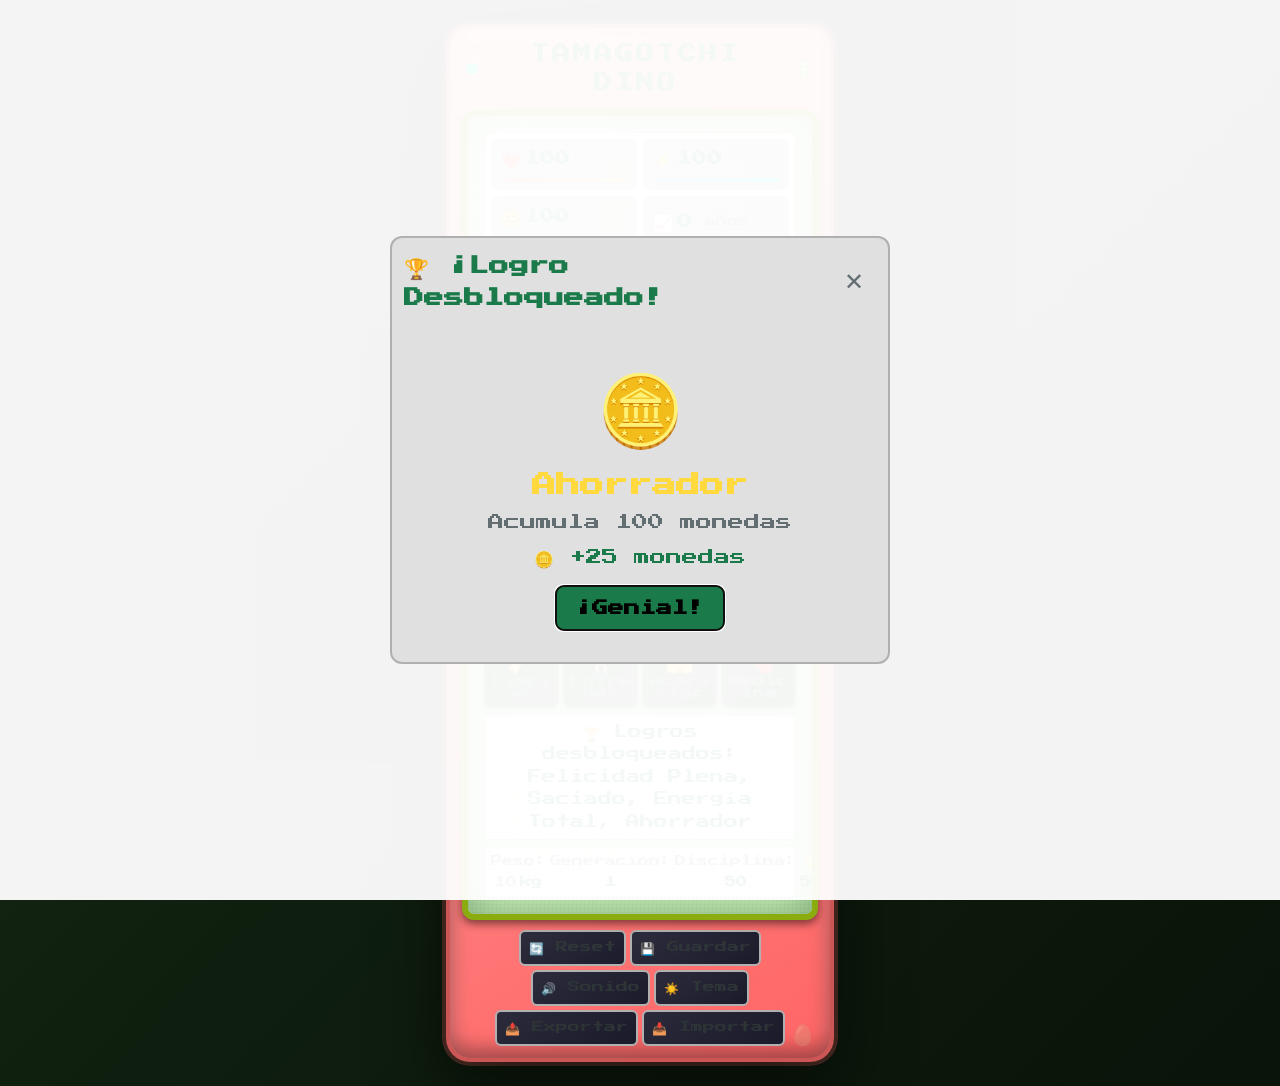
==== commit 044c0b22: "update branch" ====
--- a/index.html
+++ b/index.html
@@ -123,9 +123,14 @@
                                 <span class="btn-cooldown" id="playCooldown" aria-hidden="true"></span>
                             </button>
                             <button class="action-btn" data-action="sleep" aria-label="Poner a dormir a la mascota">
-                                <span class="btn-icon" aria-hidden="true">💤</span>
+                                <span class="btn-icon" aria-hidden="true">😴</span>
                                 <span class="btn-text">Dormir</span>
                                 <span class="btn-cooldown" id="sleepCooldown" aria-hidden="true"></span>
+                            </button>
+                            <button class="action-btn" data-action="wake" aria-label="Despertar a la mascota">
+                                <span class="btn-icon" aria-hidden="true">☀️</span>
+                                <span class="btn-text">Despertar</span>
+                                <span class="btn-cooldown" id="wakeCooldown" aria-hidden="true"></span>
                             </button>
                             <button class="action-btn" data-action="clean" aria-label="Limpiar a la mascota">
                                 <span class="btn-icon" aria-hidden="true">🧹</span>
--- a/css/style.css
+++ b/css/style.css
@@ -11,17 +11,17 @@
 
 :root {
     /* Colores base - Modo oscuro por defecto - Estilo Retro */
-    --bg-primary: #2d2d44;
-    --bg-secondary: #1a1a2e;
-    --bg-tertiary: #0f0f1a;
-    --bg-card: rgba(45, 45, 68, 0.6);
-    --text-primary: #7fff7f;
-    --text-secondary: #5a6a5a;
-    --text-body: #7fff7f;
-    --border-color: #4a5a4a;
+    --bg-primary: #1a2f1a;
+    --bg-secondary: #0f1f0f;
+    --bg-tertiary: #0a140a;
+    --bg-card: rgba(26, 47, 26, 0.9);
+    --text-primary: #90EE90;
+    --text-secondary: #7CFC7C;
+    --text-body: #98FB98;
+    --border-color: #2d4a2d;
     --shadow-color: rgba(0, 0, 0, 0.8);
-    --modal-bg: rgba(0, 0, 0, 0.9);
-    --focus-ring: 0 0 0 3px rgba(127, 255, 127, 0.6);
+    --modal-bg: rgba(0, 0, 0, 0.95);
+    --focus-ring: 0 0 0 3px rgba(144, 238, 144, 0.8);
     --transition-speed: 0.3s;
     --font-family: 'Press Start 2P', 'Courier New', monospace;
     --font-size-base: 14px;
@@ -29,7 +29,7 @@
     --container-max: 420px;
     --spacing-unit: 8px;
     --border-radius: 8px;
-    --retro-green: #7fff7f;
+    --retro-green: #90EE90;
     --retro-dark: #1a2f1a;
     --shell-color: #ff6b6b;
     --shell-accent: #c0392b;
@@ -306,11 +306,11 @@
 }
 
 /* ============================================
-   BARRA DE ESTADO - RESPONSIVE
+   BARRA DE ESTADO - RESPONSIVE Y ACCESIBLE
    ============================================ */
 .status-bar {
     display: grid;
-    grid-template-columns: 1fr 1fr;
+    grid-template-columns: repeat(2, 1fr);
     gap: calc(var(--spacing-unit) * 0.75);
     background: var(--bg-card);
     padding: calc(var(--spacing-unit) * 0.75);
@@ -324,31 +324,31 @@
     flex-wrap: wrap;
     align-items: center;
     gap: 4px;
-    background: rgba(255, 255, 255, 0.04);
-    padding: 4px 8px;
+    background: rgba(0, 0, 0, 0.3);
+    padding: 8px 10px;
     border-radius: 8px;
-    font-size: clamp(10px, 2vw, 12px);
+    font-size: clamp(11px, 2.5vw, 13px);
     position: relative;
-    min-height: 32px;
+    min-height: 40px;
 }
 
 .status-item .icon {
-    font-size: clamp(12px, 2.5vw, 14px);
+    font-size: clamp(14px, 3vw, 16px);
     flex-shrink: 0;
 }
 
 .status-item .value {
     color: var(--text-primary);
     font-weight: bold;
-    font-size: clamp(12px, 2.5vw, 14px);
-    text-shadow: 0 0 10px rgba(0, 255, 136, 0.3);
-    min-width: 20px;
+    font-size: clamp(13px, 3vw, 15px);
+    text-shadow: 0 0 10px rgba(144, 238, 144, 0.5);
+    min-width: 24px;
     flex-shrink: 0;
 }
 
 .status-item .sub-text {
     color: var(--text-secondary);
-    font-size: clamp(8px, 1.5vw, 10px);
+    font-size: clamp(9px, 2vw, 11px);
 }
 
 .status-bar-fill {
@@ -383,6 +383,26 @@
 
 #happinessFill::after {
     background: linear-gradient(90deg, #f093fb, #f5576c);
+}
+
+/* Ajustes para móviles medianos */
+@media (min-width: 381px) and (max-width: 500px) {
+    .status-bar {
+        grid-template-columns: repeat(2, 1fr);
+        gap: 6px;
+        padding: 10px;
+    }
+    .status-item {
+        padding: 5px 7px;
+        min-height: 32px;
+        font-size: 11px;
+    }
+    .status-item .value {
+        font-size: 13px;
+    }
+    .status-item .icon {
+        font-size: 13px;
+    }
 }
 
 /* ============================================
@@ -647,7 +667,7 @@
 }
 
 /* ============================================
-   PESTAÑAS - RESPONSIVE
+   PESTAÑAS - RESPONSIVE Y ACCESIBLE
    ============================================ */
 .tab-buttons {
     display: grid;
@@ -660,44 +680,63 @@
     background: linear-gradient(145deg, #2a4a2a, #1a3a1a);
     border: 2px solid #3a5a3a;
     border-radius: calc(var(--border-radius) * 0.75);
-    padding: calc(var(--spacing-unit) * 0.5) calc(var(--spacing-unit) * 0.75);
-    color: #5a8a5a;
+    padding: calc(var(--spacing-unit) * 0.875) calc(var(--spacing-unit) * 0.5);
+    color: var(--text-primary);
     cursor: pointer;
     transition: all var(--transition-speed) ease;
     display: flex;
+    flex-direction: column;
     align-items: center;
     justify-content: center;
-    gap: 4px;
-    min-height: 36px;
+    gap: 6px;
+    min-height: 48px;
+    min-width: 48px;
     touch-action: manipulation;
     font-weight: bold;
+    font-size: clamp(10px, 2.5vw, 12px);
 }
 
 .tab-btn:hover {
     background: linear-gradient(145deg, #3a5a3a, #2a4a2a);
-    color: #7fc97f;
+    color: var(--text-primary);
 }
 
 .tab-btn:focus-visible {
-    outline: none;
+    outline: 3px solid var(--text-primary);
+    outline-offset: 2px;
     box-shadow: var(--focus-ring);
 }
 
 .tab-btn.active {
-    background: linear-gradient(145deg, #7fc97f, #5aaf5a);
+    background: linear-gradient(145deg, #90EE90, #5aaf5a);
     color: #0a2a0a;
-    border-color: #7fc97f;
+    border-color: #90EE90;
     font-weight: bold;
-    box-shadow: 0 0 15px rgba(127, 255, 127, 0.4);
+    box-shadow: 0 0 15px rgba(144, 238, 144, 0.4);
 }
 
 .tab-btn span:last-child {
     display: inline;
 }
 
+/* Ocultar texto en pantallas pequeñas */
 @media (max-width: 380px) {
     .tab-btn span:last-child {
         display: none;
+    }
+    .tab-btn {
+        padding: calc(var(--spacing-unit) * 0.875);
+        min-height: 48px;
+        min-width: 48px;
+    }
+}
+
+/* Ajustes para móviles medianos */
+@media (min-width: 381px) and (max-width: 500px) {
+    .tab-btn {
+        padding: calc(var(--spacing-unit) * 0.75) calc(var(--spacing-unit) * 0.5);
+        min-height: 48px;
+        min-width: 48px;
     }
 }
 
@@ -726,7 +765,7 @@
 }
 
 /* ============================================
-   BOTONES DE ACCIÓN - RESPONSIVE
+   BOTONES DE ACCIÓN - RESPONSIVE Y ACCESIBLE
    ============================================ */
 .action-buttons {
     display: grid;
@@ -738,17 +777,19 @@
     background: linear-gradient(145deg, #3a5a3a, #2a4a2a);
     border: 2px solid #4a6a4a;
     border-radius: var(--border-radius);
-    padding: calc(var(--spacing-unit) * 0.75) calc(var(--spacing-unit) * 0.5);
-    color: #7fc97f;
+    padding: calc(var(--spacing-unit) * 0.875) calc(var(--spacing-unit) * 0.5);
+    color: var(--text-primary);
     cursor: pointer;
     transition: all 0.3s ease;
     display: flex;
     flex-direction: column;
     align-items: center;
-    gap: 2px;
+    justify-content: center;
+    gap: 6px;
     font-family: var(--font-family);
     position: relative;
-    min-height: 52px;
+    min-height: 64px;
+    min-width: 48px;
     touch-action: manipulation;
     -webkit-tap-highlight-color: transparent;
     box-shadow: 
@@ -761,7 +802,7 @@
     transform: translateY(-2px);
     box-shadow: 
         0 6px 12px rgba(0, 0, 0, 0.4),
-        0 0 15px rgba(127, 255, 127, 0.3);
+        0 0 15px rgba(144, 238, 144, 0.3);
 }
 
 .action-btn:active:not(:disabled) {
@@ -770,7 +811,8 @@
 }
 
 .action-btn:focus-visible {
-    outline: none;
+    outline: 3px solid var(--text-primary);
+    outline-offset: 2px;
     box-shadow: var(--focus-ring);
 }
 
@@ -781,13 +823,15 @@
 }
 
 .action-btn .btn-icon {
-    font-size: clamp(18px, 4vw, 20px);
+    font-size: clamp(20px, 4.5vw, 24px);
     line-height: 1;
 }
 
 .action-btn .btn-text {
-    font-size: clamp(8px, 1.8vw, 10px);
-    color: #5a8a5a;
+    font-size: clamp(10px, 2.5vw, 12px);
+    color: var(--text-primary);
+    text-align: center;
+    word-break: break-word;
 }
 
 .action-btn .btn-cooldown {
@@ -812,6 +856,20 @@
     opacity: 1;
 }
 
+/* Ajustes para móviles medianos */
+@media (min-width: 381px) and (max-width: 500px) {
+    .action-btn {
+        min-height: 56px;
+        padding: calc(var(--spacing-unit) * 0.6) calc(var(--spacing-unit) * 0.4);
+    }
+    .action-btn .btn-icon {
+        font-size: 18px;
+    }
+    .action-btn .btn-text {
+        font-size: 9px;
+    }
+}
+
 @media (max-width: 420px) {
     .action-buttons {
         grid-template-columns: repeat(3, 1fr);
@@ -825,7 +883,7 @@
 }
 
 /* ============================================
-   MINIJUEGOS - RESPONSIVE
+   MINIJUEGOS - RESPONSIVE Y ACCESIBLE
    ============================================ */
 .minigames-grid {
     display: grid;
@@ -838,15 +896,16 @@
     border: 2px solid var(--border-color);
     border-radius: var(--border-radius);
     padding: calc(var(--spacing-unit) * 1);
-    color: var(--text-body);
+    color: var(--text-primary);
     cursor: pointer;
     transition: all var(--transition-speed) ease;
     display: flex;
     flex-direction: column;
     align-items: center;
-    gap: 4px;
+    gap: 6px;
     font-family: var(--font-family);
-    min-height: 80px;
+    min-height: 90px;
+    min-width: 48px;
     touch-action: manipulation;
     -webkit-tap-highlight-color: transparent;
     text-align: center;
@@ -859,27 +918,28 @@
 }
 
 .minigame-btn:focus-visible {
-    outline: none;
+    outline: 3px solid var(--text-primary);
+    outline-offset: 2px;
     box-shadow: var(--focus-ring);
 }
 
 .minigame-btn .game-icon {
-    font-size: clamp(24px, 5vw, 30px);
+    font-size: clamp(28px, 6vw, 34px);
 }
 
 .minigame-btn .game-name {
-    font-size: clamp(11px, 2.5vw, 14px);
+    font-size: clamp(12px, 3vw, 15px);
     font-weight: bold;
     color: var(--text-primary);
 }
 
 .minigame-btn .game-desc {
-    font-size: clamp(8px, 1.8vw, 10px);
+    font-size: clamp(9px, 2vw, 11px);
     color: var(--text-secondary);
 }
 
 .minigame-btn .game-reward {
-    font-size: clamp(8px, 1.8vw, 10px);
+    font-size: clamp(9px, 2vw, 11px);
     color: #ffd93d;
 }
 
@@ -890,7 +950,7 @@
 }
 
 /* ============================================
-   TIENDA - RESPONSIVE
+   TIENDA - RESPONSIVE Y ACCESIBLE
    ============================================ */
 .shop-header {
     color: var(--text-primary);
@@ -909,7 +969,7 @@
     background: var(--bg-card);
     border: 1px solid var(--border-color);
     border-radius: var(--border-radius);
-    padding: calc(var(--spacing-unit) * 0.75);
+    padding: calc(var(--spacing-unit) * 0.875);
     text-align: center;
     transition: all var(--transition-speed) ease;
 }
@@ -920,26 +980,26 @@
 }
 
 .shop-item .item-icon {
-    font-size: clamp(24px, 5vw, 30px);
+    font-size: clamp(28px, 6vw, 34px);
     display: block;
 }
 
 .shop-item .item-name {
     display: block;
-    font-size: clamp(10px, 2vw, 12px);
-    color: var(--text-body);
+    font-size: clamp(11px, 2.5vw, 13px);
+    color: var(--text-primary);
     margin: 4px 0;
 }
 
 .shop-item .item-price {
     display: block;
-    font-size: clamp(10px, 2vw, 11px);
+    font-size: clamp(11px, 2.5vw, 13px);
     color: #ffd93d;
 }
 
 .shop-item .item-effect {
     display: block;
-    font-size: clamp(8px, 1.8vw, 10px);
+    font-size: clamp(9px, 2vw, 11px);
     color: var(--text-secondary);
     margin: 4px 0;
 }
@@ -948,14 +1008,15 @@
     background: var(--text-primary);
     border: none;
     border-radius: 6px;
-    padding: 4px 12px;
-    color: #000;
+    padding: 6px 14px;
+    color: #0a2a0a;
     cursor: pointer;
     font-weight: bold;
     font-family: var(--font-family);
-    font-size: clamp(10px, 2vw, 12px);
+    font-size: clamp(11px, 2.5vw, 13px);
     transition: all var(--transition-speed) ease;
-    min-height: 32px;
+    min-height: 44px;
+    min-width: 44px;
     touch-action: manipulation;
 }
 
@@ -964,7 +1025,8 @@
 }
 
 .shop-buy:focus-visible {
-    outline: none;
+    outline: 3px solid var(--text-primary);
+    outline-offset: 2px;
     box-shadow: var(--focus-ring);
 }
 
@@ -987,25 +1049,25 @@
 }
 
 /* ============================================
-   LOGROS - RESPONSIVE
+   LOGROS - RESPONSIVE Y ACCESIBLE
    ============================================ */
 .achievements-grid {
     display: grid;
     grid-template-columns: 1fr 1fr;
     gap: calc(var(--spacing-unit) * 0.75);
-    max-height: 200px;
+    max-height: 220px;
     overflow-y: auto;
-    padding-right: 4px;
+    padding-right: 6px;
 }
 
 .achievement-item {
     background: var(--bg-card);
     border: 1px solid var(--border-color);
     border-radius: calc(var(--border-radius) * 0.75);
-    padding: calc(var(--spacing-unit) * 0.75);
+    padding: calc(var(--spacing-unit) * 0.875);
     display: flex;
     align-items: center;
-    gap: calc(var(--spacing-unit) * 0.5);
+    gap: calc(var(--spacing-unit) * 0.625);
     transition: all var(--transition-speed) ease;
 }
 
@@ -1019,7 +1081,7 @@
 }
 
 .achievement-item .ach-icon {
-    font-size: clamp(20px, 4vw, 24px);
+    font-size: clamp(22px, 4.5vw, 26px);
     flex-shrink: 0;
 }
 
@@ -1029,17 +1091,17 @@
 }
 
 .achievement-item .ach-name {
-    font-size: clamp(10px, 2vw, 12px);
-    color: var(--text-body);
+    font-size: clamp(11px, 2.5vw, 13px);
+    color: var(--text-primary);
 }
 
 .achievement-item .ach-desc {
-    font-size: clamp(8px, 1.6vw, 10px);
+    font-size: clamp(9px, 2vw, 11px);
     color: var(--text-secondary);
 }
 
 .achievement-item .ach-progress {
-    font-size: clamp(8px, 1.6vw, 10px);
+    font-size: clamp(9px, 2vw, 11px);
     color: var(--text-primary);
 }
 
--- a/css/style.css
+++ b/css/style.css
@@ -11,17 +11,17 @@
 
 :root {
     /* Colores base - Modo oscuro por defecto - Estilo Retro */
-    --bg-primary: #2d2d44;
-    --bg-secondary: #1a1a2e;
-    --bg-tertiary: #0f0f1a;
-    --bg-card: rgba(45, 45, 68, 0.6);
-    --text-primary: #7fff7f;
-    --text-secondary: #5a6a5a;
-    --text-body: #7fff7f;
-    --border-color: #4a5a4a;
+    --bg-primary: #1a2f1a;
+    --bg-secondary: #0f1f0f;
+    --bg-tertiary: #0a140a;
+    --bg-card: rgba(26, 47, 26, 0.9);
+    --text-primary: #90EE90;
+    --text-secondary: #7CFC7C;
+    --text-body: #98FB98;
+    --border-color: #2d4a2d;
     --shadow-color: rgba(0, 0, 0, 0.8);
-    --modal-bg: rgba(0, 0, 0, 0.9);
-    --focus-ring: 0 0 0 3px rgba(127, 255, 127, 0.6);
+    --modal-bg: rgba(0, 0, 0, 0.95);
+    --focus-ring: 0 0 0 3px rgba(144, 238, 144, 0.8);
     --transition-speed: 0.3s;
     --font-family: 'Press Start 2P', 'Courier New', monospace;
     --font-size-base: 14px;
@@ -29,7 +29,7 @@
     --container-max: 420px;
     --spacing-unit: 8px;
     --border-radius: 8px;
-    --retro-green: #7fff7f;
+    --retro-green: #90EE90;
     --retro-dark: #1a2f1a;
     --shell-color: #ff6b6b;
     --shell-accent: #c0392b;
@@ -306,11 +306,11 @@
 }
 
 /* ============================================
-   BARRA DE ESTADO - RESPONSIVE
+   BARRA DE ESTADO - RESPONSIVE Y ACCESIBLE
    ============================================ */
 .status-bar {
     display: grid;
-    grid-template-columns: 1fr 1fr;
+    grid-template-columns: repeat(2, 1fr);
     gap: calc(var(--spacing-unit) * 0.75);
     background: var(--bg-card);
     padding: calc(var(--spacing-unit) * 0.75);
@@ -324,31 +324,31 @@
     flex-wrap: wrap;
     align-items: center;
     gap: 4px;
-    background: rgba(255, 255, 255, 0.04);
-    padding: 4px 8px;
+    background: rgba(0, 0, 0, 0.3);
+    padding: 8px 10px;
     border-radius: 8px;
-    font-size: clamp(10px, 2vw, 12px);
+    font-size: clamp(11px, 2.5vw, 13px);
     position: relative;
-    min-height: 32px;
+    min-height: 40px;
 }
 
 .status-item .icon {
-    font-size: clamp(12px, 2.5vw, 14px);
+    font-size: clamp(14px, 3vw, 16px);
     flex-shrink: 0;
 }
 
 .status-item .value {
     color: var(--text-primary);
     font-weight: bold;
-    font-size: clamp(12px, 2.5vw, 14px);
-    text-shadow: 0 0 10px rgba(0, 255, 136, 0.3);
-    min-width: 20px;
+    font-size: clamp(13px, 3vw, 15px);
+    text-shadow: 0 0 10px rgba(144, 238, 144, 0.5);
+    min-width: 24px;
     flex-shrink: 0;
 }
 
 .status-item .sub-text {
     color: var(--text-secondary);
-    font-size: clamp(8px, 1.5vw, 10px);
+    font-size: clamp(9px, 2vw, 11px);
 }
 
 .status-bar-fill {
@@ -383,6 +383,26 @@
 
 #happinessFill::after {
     background: linear-gradient(90deg, #f093fb, #f5576c);
+}
+
+/* Ajustes para móviles medianos */
+@media (min-width: 381px) and (max-width: 500px) {
+    .status-bar {
+        grid-template-columns: repeat(2, 1fr);
+        gap: 6px;
+        padding: 10px;
+    }
+    .status-item {
+        padding: 5px 7px;
+        min-height: 32px;
+        font-size: 11px;
+    }
+    .status-item .value {
+        font-size: 13px;
+    }
+    .status-item .icon {
+        font-size: 13px;
+    }
 }
 
 /* ============================================
@@ -647,7 +667,7 @@
 }
 
 /* ============================================
-   PESTAÑAS - RESPONSIVE
+   PESTAÑAS - RESPONSIVE Y ACCESIBLE
    ============================================ */
 .tab-buttons {
     display: grid;
@@ -660,44 +680,63 @@
     background: linear-gradient(145deg, #2a4a2a, #1a3a1a);
     border: 2px solid #3a5a3a;
     border-radius: calc(var(--border-radius) * 0.75);
-    padding: calc(var(--spacing-unit) * 0.5) calc(var(--spacing-unit) * 0.75);
-    color: #5a8a5a;
+    padding: calc(var(--spacing-unit) * 0.875) calc(var(--spacing-unit) * 0.5);
+    color: var(--text-primary);
     cursor: pointer;
     transition: all var(--transition-speed) ease;
     display: flex;
+    flex-direction: column;
     align-items: center;
     justify-content: center;
-    gap: 4px;
-    min-height: 36px;
+    gap: 6px;
+    min-height: 48px;
+    min-width: 48px;
     touch-action: manipulation;
     font-weight: bold;
+    font-size: clamp(10px, 2.5vw, 12px);
 }
 
 .tab-btn:hover {
     background: linear-gradient(145deg, #3a5a3a, #2a4a2a);
-    color: #7fc97f;
+    color: var(--text-primary);
 }
 
 .tab-btn:focus-visible {
-    outline: none;
+    outline: 3px solid var(--text-primary);
+    outline-offset: 2px;
     box-shadow: var(--focus-ring);
 }
 
 .tab-btn.active {
-    background: linear-gradient(145deg, #7fc97f, #5aaf5a);
+    background: linear-gradient(145deg, #90EE90, #5aaf5a);
     color: #0a2a0a;
-    border-color: #7fc97f;
+    border-color: #90EE90;
     font-weight: bold;
-    box-shadow: 0 0 15px rgba(127, 255, 127, 0.4);
+    box-shadow: 0 0 15px rgba(144, 238, 144, 0.4);
 }
 
 .tab-btn span:last-child {
     display: inline;
 }
 
+/* Ocultar texto en pantallas pequeñas */
 @media (max-width: 380px) {
     .tab-btn span:last-child {
         display: none;
+    }
+    .tab-btn {
+        padding: calc(var(--spacing-unit) * 0.875);
+        min-height: 48px;
+        min-width: 48px;
+    }
+}
+
+/* Ajustes para móviles medianos */
+@media (min-width: 381px) and (max-width: 500px) {
+    .tab-btn {
+        padding: calc(var(--spacing-unit) * 0.75) calc(var(--spacing-unit) * 0.5);
+        min-height: 48px;
+        min-width: 48px;
     }
 }
 
@@ -726,7 +765,7 @@
 }
 
 /* ============================================
-   BOTONES DE ACCIÓN - RESPONSIVE
+   BOTONES DE ACCIÓN - RESPONSIVE Y ACCESIBLE
    ============================================ */
 .action-buttons {
     display: grid;
@@ -738,17 +777,19 @@
     background: linear-gradient(145deg, #3a5a3a, #2a4a2a);
     border: 2px solid #4a6a4a;
     border-radius: var(--border-radius);
-    padding: calc(var(--spacing-unit) * 0.75) calc(var(--spacing-unit) * 0.5);
-    color: #7fc97f;
+    padding: calc(var(--spacing-unit) * 0.875) calc(var(--spacing-unit) * 0.5);
+    color: var(--text-primary);
     cursor: pointer;
     transition: all 0.3s ease;
     display: flex;
     flex-direction: column;
     align-items: center;
-    gap: 2px;
+    justify-content: center;
+    gap: 6px;
     font-family: var(--font-family);
     position: relative;
-    min-height: 52px;
+    min-height: 64px;
+    min-width: 48px;
     touch-action: manipulation;
     -webkit-tap-highlight-color: transparent;
     box-shadow: 
@@ -761,7 +802,7 @@
     transform: translateY(-2px);
     box-shadow: 
         0 6px 12px rgba(0, 0, 0, 0.4),
-        0 0 15px rgba(127, 255, 127, 0.3);
+        0 0 15px rgba(144, 238, 144, 0.3);
 }
 
 .action-btn:active:not(:disabled) {
@@ -770,7 +811,8 @@
 }
 
 .action-btn:focus-visible {
-    outline: none;
+    outline: 3px solid var(--text-primary);
+    outline-offset: 2px;
     box-shadow: var(--focus-ring);
 }
 
@@ -781,13 +823,15 @@
 }
 
 .action-btn .btn-icon {
-    font-size: clamp(18px, 4vw, 20px);
+    font-size: clamp(20px, 4.5vw, 24px);
     line-height: 1;
 }
 
 .action-btn .btn-text {
-    font-size: clamp(8px, 1.8vw, 10px);
-    color: #5a8a5a;
+    font-size: clamp(10px, 2.5vw, 12px);
+    color: var(--text-primary);
+    text-align: center;
+    word-break: break-word;
 }
 
 .action-btn .btn-cooldown {
@@ -812,6 +856,20 @@
     opacity: 1;
 }
 
+/* Ajustes para móviles medianos */
+@media (min-width: 381px) and (max-width: 500px) {
+    .action-btn {
+        min-height: 56px;
+        padding: calc(var(--spacing-unit) * 0.6) calc(var(--spacing-unit) * 0.4);
+    }
+    .action-btn .btn-icon {
+        font-size: 18px;
+    }
+    .action-btn .btn-text {
+        font-size: 9px;
+    }
+}
+
 @media (max-width: 420px) {
     .action-buttons {
         grid-template-columns: repeat(3, 1fr);
@@ -825,7 +883,7 @@
 }
 
 /* ============================================
-   MINIJUEGOS - RESPONSIVE
+   MINIJUEGOS - RESPONSIVE Y ACCESIBLE
    ============================================ */
 .minigames-grid {
     display: grid;
@@ -838,15 +896,16 @@
     border: 2px solid var(--border-color);
     border-radius: var(--border-radius);
     padding: calc(var(--spacing-unit) * 1);
-    color: var(--text-body);
+    color: var(--text-primary);
     cursor: pointer;
     transition: all var(--transition-speed) ease;
     display: flex;
     flex-direction: column;
     align-items: center;
-    gap: 4px;
+    gap: 6px;
     font-family: var(--font-family);
-    min-height: 80px;
+    min-height: 90px;
+    min-width: 48px;
     touch-action: manipulation;
     -webkit-tap-highlight-color: transparent;
     text-align: center;
@@ -859,27 +918,28 @@
 }
 
 .minigame-btn:focus-visible {
-    outline: none;
+    outline: 3px solid var(--text-primary);
+    outline-offset: 2px;
     box-shadow: var(--focus-ring);
 }
 
 .minigame-btn .game-icon {
-    font-size: clamp(24px, 5vw, 30px);
+    font-size: clamp(28px, 6vw, 34px);
 }
 
 .minigame-btn .game-name {
-    font-size: clamp(11px, 2.5vw, 14px);
+    font-size: clamp(12px, 3vw, 15px);
     font-weight: bold;
     color: var(--text-primary);
 }
 
 .minigame-btn .game-desc {
-    font-size: clamp(8px, 1.8vw, 10px);
+    font-size: clamp(9px, 2vw, 11px);
     color: var(--text-secondary);
 }
 
 .minigame-btn .game-reward {
-    font-size: clamp(8px, 1.8vw, 10px);
+    font-size: clamp(9px, 2vw, 11px);
     color: #ffd93d;
 }
 
@@ -890,7 +950,7 @@
 }
 
 /* ============================================
-   TIENDA - RESPONSIVE
+   TIENDA - RESPONSIVE Y ACCESIBLE
    ============================================ */
 .shop-header {
     color: var(--text-primary);
@@ -909,7 +969,7 @@
     background: var(--bg-card);
     border: 1px solid var(--border-color);
     border-radius: var(--border-radius);
-    padding: calc(var(--spacing-unit) * 0.75);
+    padding: calc(var(--spacing-unit) * 0.875);
     text-align: center;
     transition: all var(--transition-speed) ease;
 }
@@ -920,26 +980,26 @@
 }
 
 .shop-item .item-icon {
-    font-size: clamp(24px, 5vw, 30px);
+    font-size: clamp(28px, 6vw, 34px);
     display: block;
 }
 
 .shop-item .item-name {
     display: block;
-    font-size: clamp(10px, 2vw, 12px);
-    color: var(--text-body);
+    font-size: clamp(11px, 2.5vw, 13px);
+    color: var(--text-primary);
     margin: 4px 0;
 }
 
 .shop-item .item-price {
     display: block;
-    font-size: clamp(10px, 2vw, 11px);
+    font-size: clamp(11px, 2.5vw, 13px);
     color: #ffd93d;
 }
 
 .shop-item .item-effect {
     display: block;
-    font-size: clamp(8px, 1.8vw, 10px);
+    font-size: clamp(9px, 2vw, 11px);
     color: var(--text-secondary);
     margin: 4px 0;
 }
@@ -948,14 +1008,15 @@
     background: var(--text-primary);
     border: none;
     border-radius: 6px;
-    padding: 4px 12px;
-    color: #000;
+    padding: 6px 14px;
+    color: #0a2a0a;
     cursor: pointer;
     font-weight: bold;
     font-family: var(--font-family);
-    font-size: clamp(10px, 2vw, 12px);
+    font-size: clamp(11px, 2.5vw, 13px);
     transition: all var(--transition-speed) ease;
-    min-height: 32px;
+    min-height: 44px;
+    min-width: 44px;
     touch-action: manipulation;
 }
 
@@ -964,7 +1025,8 @@
 }
 
 .shop-buy:focus-visible {
-    outline: none;
+    outline: 3px solid var(--text-primary);
+    outline-offset: 2px;
     box-shadow: var(--focus-ring);
 }
 
@@ -987,25 +1049,25 @@
 }
 
 /* ============================================
-   LOGROS - RESPONSIVE
+   LOGROS - RESPONSIVE Y ACCESIBLE
    ============================================ */
 .achievements-grid {
     display: grid;
     grid-template-columns: 1fr 1fr;
     gap: calc(var(--spacing-unit) * 0.75);
-    max-height: 200px;
+    max-height: 220px;
     overflow-y: auto;
-    padding-right: 4px;
+    padding-right: 6px;
 }
 
 .achievement-item {
     background: var(--bg-card);
     border: 1px solid var(--border-color);
     border-radius: calc(var(--border-radius) * 0.75);
-    padding: calc(var(--spacing-unit) * 0.75);
+    padding: calc(var(--spacing-unit) * 0.875);
     display: flex;
     align-items: center;
-    gap: calc(var(--spacing-unit) * 0.5);
+    gap: calc(var(--spacing-unit) * 0.625);
     transition: all var(--transition-speed) ease;
 }
 
@@ -1019,7 +1081,7 @@
 }
 
 .achievement-item .ach-icon {
-    font-size: clamp(20px, 4vw, 24px);
+    font-size: clamp(22px, 4.5vw, 26px);
     flex-shrink: 0;
 }
 
@@ -1029,17 +1091,17 @@
 }
 
 .achievement-item .ach-name {
-    font-size: clamp(10px, 2vw, 12px);
-    color: var(--text-body);
+    font-size: clamp(11px, 2.5vw, 13px);
+    color: var(--text-primary);
 }
 
 .achievement-item .ach-desc {
-    font-size: clamp(8px, 1.6vw, 10px);
+    font-size: clamp(9px, 2vw, 11px);
     color: var(--text-secondary);
 }
 
 .achievement-item .ach-progress {
-    font-size: clamp(8px, 1.6vw, 10px);
+    font-size: clamp(9px, 2vw, 11px);
     color: var(--text-primary);
 }
 
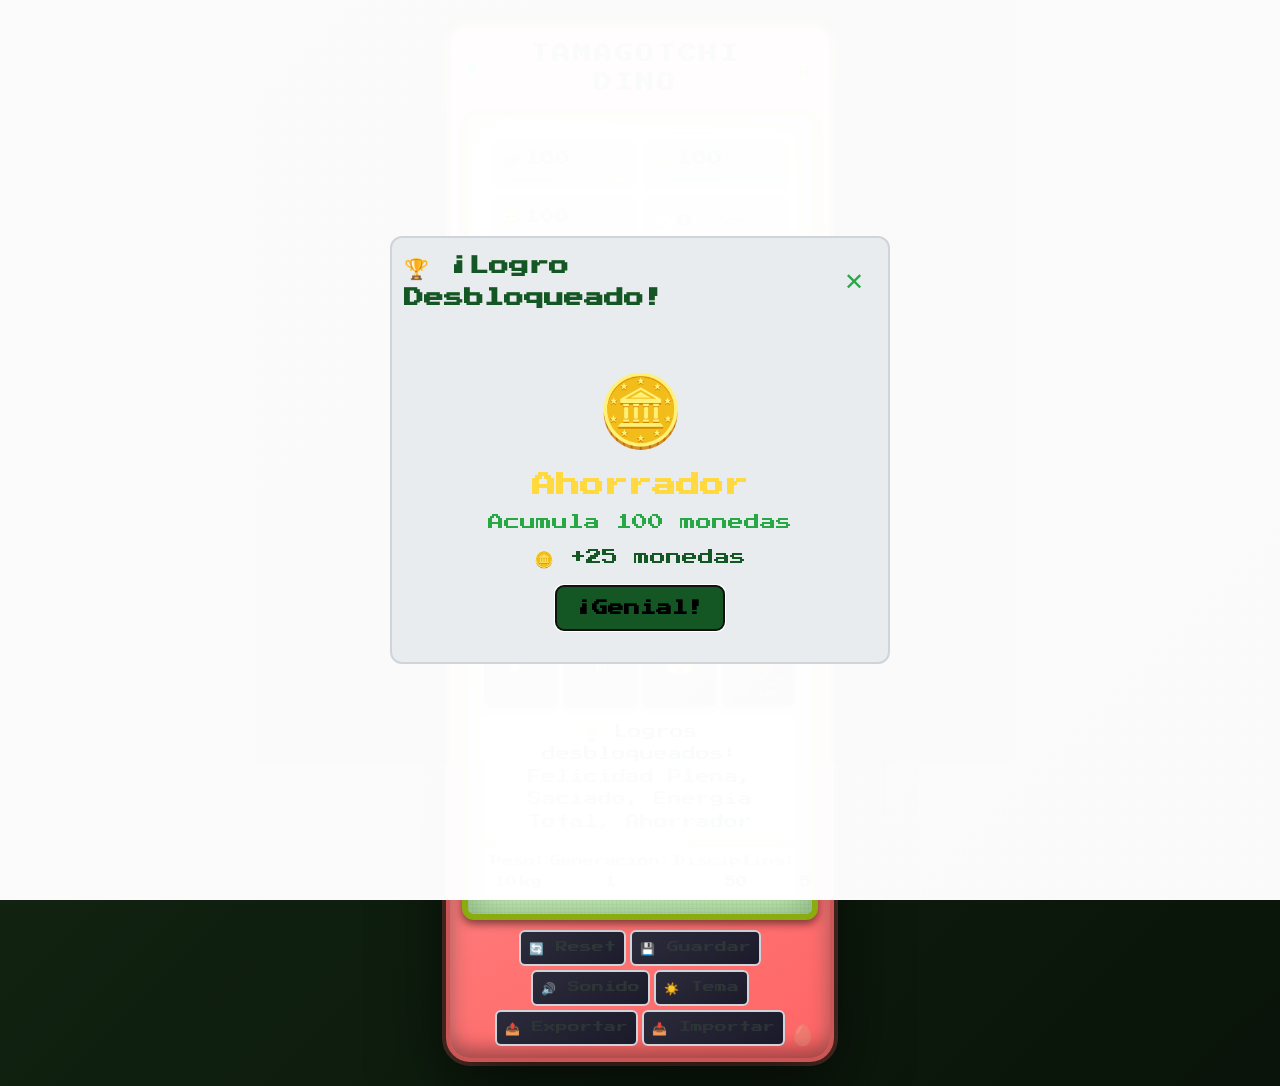
==== commit 9f0ca963: "update branch" ====
--- a/index.html
+++ b/index.html
@@ -77,6 +77,7 @@
                         </div>
                         <div class="pet-name" id="petName" aria-live="polite">Dino</div>
                         <div class="pet-stage" id="petStage" aria-live="polite">🦕 Bebé</div>
+                        <div class="sleep-remaining" id="sleepRemaining" aria-live="polite" style="display: none;"></div>
                         <div class="pet-friendship" role="group" aria-label="Nivel de amistad">
                             <span aria-hidden="true">Amistad: </span>
                             <div class="friendship-bar" role="progressbar" aria-valuenow="0" aria-valuemin="0" aria-valuemax="100" aria-label="Nivel de amistad">
--- a/css/style.css
+++ b/css/style.css
@@ -39,33 +39,33 @@
 
 /* Tema claro */
 [data-theme="light"] {
-    --bg-primary: #f0f0f0;
-    --bg-secondary: #e0e0e0;
-    --bg-tertiary: #d0d0d0;
-    --bg-card: rgba(255, 255, 255, 0.85);
-    --text-primary: #1a7a4a;
-    --text-secondary: #636e72;
-    --text-body: #2d3436;
-    --border-color: #b0b0b0;
+    --bg-primary: #f8f9fa;
+    --bg-secondary: #e9ecef;
+    --bg-tertiary: #dee2e6;
+    --bg-card: rgba(255, 255, 255, 0.95);
+    --text-primary: #155724;
+    --text-secondary: #28a745;
+    --text-body: #212529;
+    --border-color: #ced4da;
     --shadow-color: rgba(0, 0, 0, 0.15);
-    --modal-bg: rgba(255, 255, 255, 0.95);
-    --focus-ring: 0 0 0 3px rgba(26, 122, 74, 0.6);
+    --modal-bg: rgba(255, 255, 255, 0.98);
+    --focus-ring: 0 0 0 3px rgba(21, 87, 36, 0.6);
 }
 
 /* Preferencia del sistema */
 @media (prefers-color-scheme: light) {
     :root:not([data-theme="dark"]) {
-        --bg-primary: #f0f0f0;
-        --bg-secondary: #e0e0e0;
-        --bg-tertiary: #d0d0d0;
-        --bg-card: rgba(255, 255, 255, 0.85);
-        --text-primary: #1a7a4a;
-        --text-secondary: #636e72;
-        --text-body: #2d3436;
-        --border-color: #b0b0b0;
+        --bg-primary: #f8f9fa;
+        --bg-secondary: #e9ecef;
+        --bg-tertiary: #dee2e6;
+        --bg-card: rgba(255, 255, 255, 0.95);
+        --text-primary: #155724;
+        --text-secondary: #28a745;
+        --text-body: #212529;
+        --border-color: #ced4da;
         --shadow-color: rgba(0, 0, 0, 0.15);
-        --modal-bg: rgba(255, 255, 255, 0.95);
-        --focus-ring: 0 0 0 3px rgba(26, 122, 74, 0.6);
+        --modal-bg: rgba(255, 255, 255, 0.98);
+        --focus-ring: 0 0 0 3px rgba(21, 87, 36, 0.6);
     }
 }
 
@@ -1464,38 +1464,100 @@
    ============================================ */
 @media (max-width: 320px) {
     .tamagotchi-shell {
-        padding: calc(var(--spacing-unit) * 0.75);
+        padding: calc(var(--spacing-unit) * 1);
         border-radius: calc(var(--border-radius) * 1.5);
     }
     .screen {
-        padding: calc(var(--spacing-unit) * 0.75);
+        padding: calc(var(--spacing-unit) * 1);
     }
     .status-bar {
         grid-template-columns: 1fr 1fr;
         gap: 4px;
         padding: 4px;
+        margin-bottom: 8px;
     }
     .status-item {
-        padding: 2px 4px;
+        padding: 4px 6px;
         font-size: 9px;
+        min-height: 28px;
+        gap: 3px;
+    }
+    .status-item .icon {
+        font-size: 12px;
+    }
+    .status-item .value {
+        font-size: 11px;
     }
     .action-buttons {
-        grid-template-columns: repeat(3, 1fr);
+        grid-template-columns: repeat(2, 1fr);
         gap: 4px;
     }
     .action-btn {
-        padding: 4px;
-        min-height: 40px;
+        padding: 6px 4px;
+        min-height: 44px;
+        flex-direction: column;
     }
     .action-btn .btn-icon {
-        font-size: 16px;
+        font-size: 18px;
+        margin-bottom: 2px;
     }
     .action-btn .btn-text {
-        font-size: 7px;
+        font-size: 8px;
+    }
+    /* Mascota más pequeña para que no se superponga con el nombre */
+    .pet-display {
+        min-height: 150px;
+        padding: 8px;
+        margin-bottom: 8px;
     }
     .pet {
-        width: 70px;
-        height: 70px;
+        width: 65px;
+        height: 65px;
+        margin-bottom: 6px;
+    }
+    .pet-body {
+        width: 65px;
+        height: 65px;
+    }
+    .pet-eyes {
+        top: 22%;
+        left: 16%;
+        width: 68%;
+    }
+    .eye {
+        width: 11px;
+        height: 15px;
+    }
+    .pupil {
+        width: 5px;
+        height: 5px;
+        bottom: 2px;
+        left: 3px;
+    }
+    .pet-mouth {
+        bottom: 18%;
+        left: 32%;
+        width: 36%;
+        height: 12px;
+        border-bottom-width: 2px;
+    }
+    .pet-name {
+        font-size: 12px;
+        margin-top: 4px;
+        letter-spacing: 0.5px;
+    }
+    .pet-stage {
+        font-size: 8px;
+        margin-top: 2px;
+    }
+    .pet-friendship {
+        font-size: 8px;
+        gap: 4px;
+        margin-top: 4px;
+    }
+    .friendship-bar {
+        height: 4px;
+        min-width: 35px;
     }
 }
 
--- a/css/style.css
+++ b/css/style.css
@@ -39,33 +39,33 @@
 
 /* Tema claro */
 [data-theme="light"] {
-    --bg-primary: #f0f0f0;
-    --bg-secondary: #e0e0e0;
-    --bg-tertiary: #d0d0d0;
-    --bg-card: rgba(255, 255, 255, 0.85);
-    --text-primary: #1a7a4a;
-    --text-secondary: #636e72;
-    --text-body: #2d3436;
-    --border-color: #b0b0b0;
+    --bg-primary: #f8f9fa;
+    --bg-secondary: #e9ecef;
+    --bg-tertiary: #dee2e6;
+    --bg-card: rgba(255, 255, 255, 0.95);
+    --text-primary: #155724;
+    --text-secondary: #28a745;
+    --text-body: #212529;
+    --border-color: #ced4da;
     --shadow-color: rgba(0, 0, 0, 0.15);
-    --modal-bg: rgba(255, 255, 255, 0.95);
-    --focus-ring: 0 0 0 3px rgba(26, 122, 74, 0.6);
+    --modal-bg: rgba(255, 255, 255, 0.98);
+    --focus-ring: 0 0 0 3px rgba(21, 87, 36, 0.6);
 }
 
 /* Preferencia del sistema */
 @media (prefers-color-scheme: light) {
     :root:not([data-theme="dark"]) {
-        --bg-primary: #f0f0f0;
-        --bg-secondary: #e0e0e0;
-        --bg-tertiary: #d0d0d0;
-        --bg-card: rgba(255, 255, 255, 0.85);
-        --text-primary: #1a7a4a;
-        --text-secondary: #636e72;
-        --text-body: #2d3436;
-        --border-color: #b0b0b0;
+        --bg-primary: #f8f9fa;
+        --bg-secondary: #e9ecef;
+        --bg-tertiary: #dee2e6;
+        --bg-card: rgba(255, 255, 255, 0.95);
+        --text-primary: #155724;
+        --text-secondary: #28a745;
+        --text-body: #212529;
+        --border-color: #ced4da;
         --shadow-color: rgba(0, 0, 0, 0.15);
-        --modal-bg: rgba(255, 255, 255, 0.95);
-        --focus-ring: 0 0 0 3px rgba(26, 122, 74, 0.6);
+        --modal-bg: rgba(255, 255, 255, 0.98);
+        --focus-ring: 0 0 0 3px rgba(21, 87, 36, 0.6);
     }
 }
 
@@ -1464,38 +1464,100 @@
    ============================================ */
 @media (max-width: 320px) {
     .tamagotchi-shell {
-        padding: calc(var(--spacing-unit) * 0.75);
+        padding: calc(var(--spacing-unit) * 1);
         border-radius: calc(var(--border-radius) * 1.5);
     }
     .screen {
-        padding: calc(var(--spacing-unit) * 0.75);
+        padding: calc(var(--spacing-unit) * 1);
     }
     .status-bar {
         grid-template-columns: 1fr 1fr;
         gap: 4px;
         padding: 4px;
+        margin-bottom: 8px;
     }
     .status-item {
-        padding: 2px 4px;
+        padding: 4px 6px;
         font-size: 9px;
+        min-height: 28px;
+        gap: 3px;
+    }
+    .status-item .icon {
+        font-size: 12px;
+    }
+    .status-item .value {
+        font-size: 11px;
     }
     .action-buttons {
-        grid-template-columns: repeat(3, 1fr);
+        grid-template-columns: repeat(2, 1fr);
         gap: 4px;
     }
     .action-btn {
-        padding: 4px;
-        min-height: 40px;
+        padding: 6px 4px;
+        min-height: 44px;
+        flex-direction: column;
     }
     .action-btn .btn-icon {
-        font-size: 16px;
+        font-size: 18px;
+        margin-bottom: 2px;
     }
     .action-btn .btn-text {
-        font-size: 7px;
+        font-size: 8px;
+    }
+    /* Mascota más pequeña para que no se superponga con el nombre */
+    .pet-display {
+        min-height: 150px;
+        padding: 8px;
+        margin-bottom: 8px;
     }
     .pet {
-        width: 70px;
-        height: 70px;
+        width: 65px;
+        height: 65px;
+        margin-bottom: 6px;
+    }
+    .pet-body {
+        width: 65px;
+        height: 65px;
+    }
+    .pet-eyes {
+        top: 22%;
+        left: 16%;
+        width: 68%;
+    }
+    .eye {
+        width: 11px;
+        height: 15px;
+    }
+    .pupil {
+        width: 5px;
+        height: 5px;
+        bottom: 2px;
+        left: 3px;
+    }
+    .pet-mouth {
+        bottom: 18%;
+        left: 32%;
+        width: 36%;
+        height: 12px;
+        border-bottom-width: 2px;
+    }
+    .pet-name {
+        font-size: 12px;
+        margin-top: 4px;
+        letter-spacing: 0.5px;
+    }
+    .pet-stage {
+        font-size: 8px;
+        margin-top: 2px;
+    }
+    .pet-friendship {
+        font-size: 8px;
+        gap: 4px;
+        margin-top: 4px;
+    }
+    .friendship-bar {
+        height: 4px;
+        min-width: 35px;
     }
 }
 
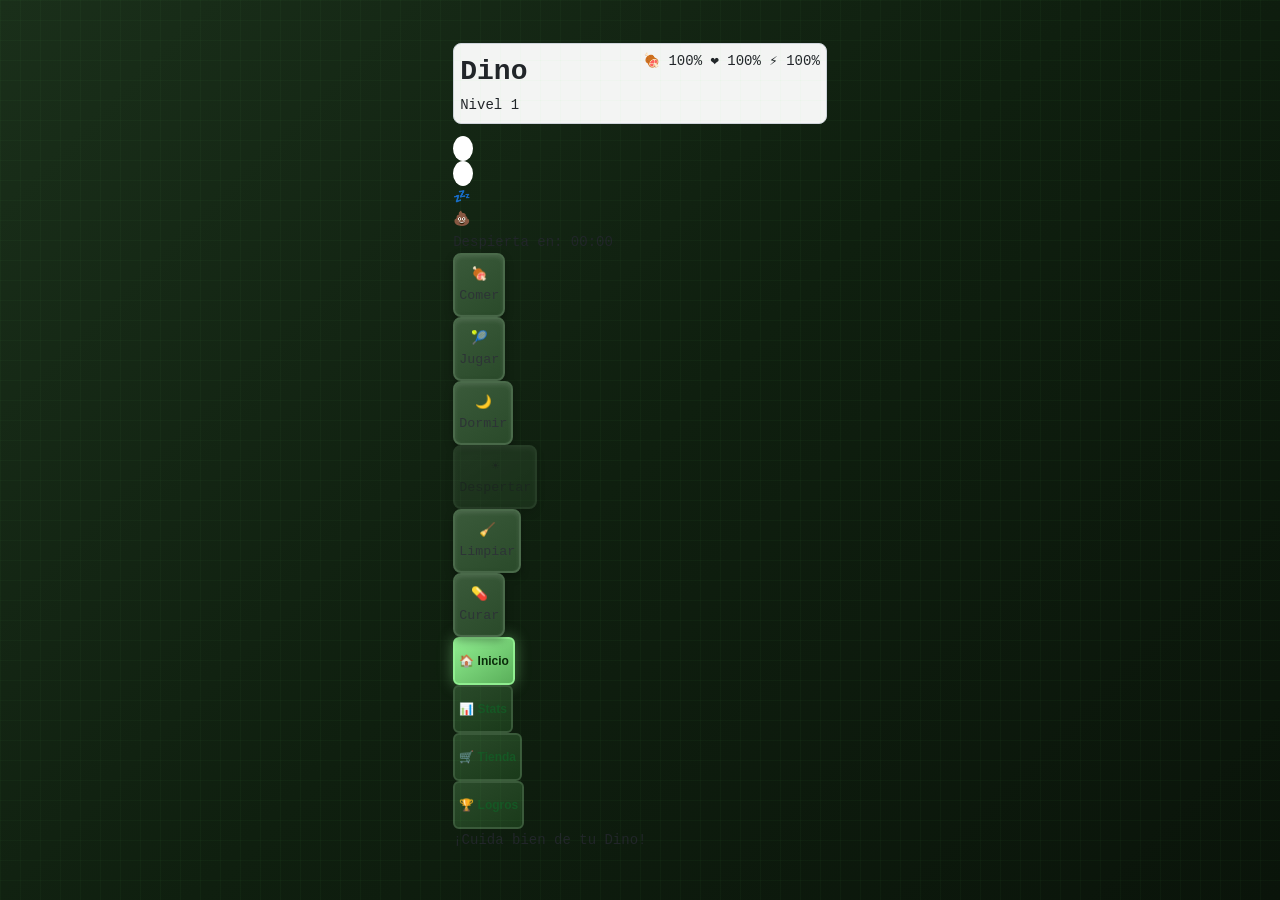
==== commit 1553b48e: "Update index.html" ====
--- a/index.html
+++ b/index.html
@@ -1,314 +1,163 @@
 <!DOCTYPE html>
-<html lang="es" dir="ltr">
+<html lang="es">
 <head>
     <meta charset="UTF-8">
-    <meta name="viewport" content="width=device-width, initial-scale=1.0, maximum-scale=5.0, user-scalable=yes">
-    <title>Tamagotchi Dino - Mascota Virtual Retro</title>
-    <meta name="description" content="Tamagotchi Dino - Cuida de tu dinosaurio virtual con estilo retro y toque moderno">
-    <link rel="manifest" href="manifest.json">
-    <meta name="theme-color" content="#1a2f1a" media="(prefers-color-scheme: dark)">
-    <meta name="theme-color" content="#c7f0b8" media="(prefers-color-scheme: light)">
-    <link rel="icon" href="data:image/svg+xml,<svg xmlns=%22http://www.w3.org/2000/svg%22 viewBox=%220 0 100 100%22><text y=%22.9em%22 font-size=%2290%22>🦕</text></svg>">
+    <meta name="viewport" content="width=device-width, initial-scale=1.0, maximum-scale=1.0, user-scalable=no">
+    <title>Tamagotchi Dino</title>
     <link rel="stylesheet" href="css/style.css">
-    
-    <!-- Google Fonts - Press Start 2P para estilo pixel -->
-    <link rel="preconnect" href="https://fonts.googleapis.com">
-    <link rel="preconnect" href="https://fonts.gstatic.com" crossorigin>
-    <link href="https://fonts.googleapis.com/css2?family=Press+Start+2P&display=swap" rel="stylesheet">
-    
-    <!-- Preload de recursos críticos -->
-    <link rel="preload" href="css/style.css" as="style">
+    <meta name="description" content="Cuida de tu mascota virtual dinosaurio">
+    <meta name="theme-color" content="#4CAF50">
 </head>
 <body>
-    <a href="#main-content" class="skip-link">Saltar al contenido principal</a>
-    
-    <div class="container" role="main" id="main-content">
-        <div class="tamagotchi-shell" role="application" aria-label="Tamagotchi Virtual">
-            <header class="tamagotchi-header" role="banner">
-                <div class="led-indicator" id="ledIndicator" role="status" aria-label="Estado del dispositivo">
-                    <span class="sr-only">Dispositivo encendido</span>
+    <div class="game-container" role="main" aria-label="Juego Tamagotchi">
+        <!-- Header / Barra de Estado -->
+        <header class="status-bar">
+            <div class="player-info">
+                <h1 id="pet-name" aria-label="Nombre de la mascota">Dino</h1>
+                <span id="level-badge" class="badge" aria-live="polite">Nivel 1</span>
+            </div>
+            <div class="stats-summary">
+                <span id="summary-hunger" class="stat-icon" title="Hambre">🍖 <span id="val-hunger">100</span>%</span>
+                <span id="summary-happiness" class="stat-icon" title="Felicidad">❤️ <span id="val-happiness">100</span>%</span>
+                <span id="summary-energy" class="stat-icon" title="Energía">⚡ <span id="val-energy">100</span>%</span>
+            </div>
+        </header>
+
+        <!-- Área Principal de la Mascota -->
+        <section class="pet-area" aria-live="polite">
+            <div class="pet-sprite-container">
+                <div id="pet-sprite" class="pet-sprite" aria-label="Mascota virtual">
+                    <!-- El sprite se dibuja vía CSS/JS -->
+                    <div class="eye left"></div>
+                    <div class="eye right"></div>
+                    <div class="mouth"></div>
                 </div>
-                <h1 class="title" aria-label="Tamagotchi">TAMAGOTCHI DINO</h1>
-                <div class="battery-indicator" aria-label="Batería" role="img">🔋</div>
-            </header>
+                <div id="sleep-indicator" class="overlay-indicator hidden" aria-hidden="true">
+                    💤
+                </div>
+                <div id="poop-indicator" class="overlay-indicator hidden" aria-label="Suciedad">
+                    💩
+                </div>
+            </div>
+            
+            <!-- Mensaje de tiempo para dormir -->
+            <div id="sleep-timer-display" class="sleep-timer hidden" role="status" aria-live="assertive">
+                Despierta en: <span id="time-remaining">00:00</span>
+            </div>
+        </section>
 
-            <section class="screen" aria-label="Pantalla principal">
-                <!-- Barra de estado -->
-                <div class="status-bar" role="group" aria-label="Estadísticas de la mascota">
-                    <div class="status-item" role="status" aria-live="polite">
-                        <span class="icon" aria-hidden="true">❤️</span>
-                        <span class="value" id="hunger" aria-label="Hambre: 100">100</span>
-                        <div class="status-bar-fill" id="hungerFill" role="progressbar" aria-valuenow="100" aria-valuemin="0" aria-valuemax="100" aria-label="Nivel de hambre"></div>
+        <!-- Controles de Acción -->
+        <section class="controls-area" role="group" aria-label="Controles de cuidado">
+            <div class="action-buttons-grid">
+                <button class="action-btn" data-action="feed" aria-label="Alimentar">
+                    <span class="icon">🍖</span>
+                    <span class="label">Comer</span>
+                </button>
+                <button class="action-btn" data-action="play" aria-label="Jugar">
+                    <span class="icon">🎾</span>
+                    <span class="label">Jugar</span>
+                </button>
+                <button class="action-btn" data-action="sleep" id="btn-sleep" aria-label="Dormir">
+                    <span class="icon">🌙</span>
+                    <span class="label">Dormir</span>
+                </button>
+                <button class="action-btn" data-action="wake" id="btn-wake" class="hidden" aria-label="Despertar" disabled>
+                    <span class="icon">☀️</span>
+                    <span class="label">Despertar</span>
+                </button>
+                <button class="action-btn" data-action="clean" aria-label="Limpiar">
+                    <span class="icon">🧹</span>
+                    <span class="label">Limpiar</span>
+                </button>
+                <button class="action-btn" data-action="medicine" aria-label="Curar">
+                    <span class="icon">💊</span>
+                    <span class="label">Curar</span>
+                </button>
+            </div>
+        </section>
+
+        <!-- Navegación de Pestañas -->
+        <nav class="tabs-nav" role="tablist" aria-label="Menú principal">
+            <button class="tab-btn active" data-tab="home" role="tab" aria-selected="true">🏠 Inicio</button>
+            <button class="tab-btn" data-tab="stats" role="tab" aria-selected="false">📊 Stats</button>
+            <button class="tab-btn" data-tab="shop" role="tab" aria-selected="false">🛒 Tienda</button>
+            <button class="tab-btn" data-tab="achievements" role="tab" aria-selected="false">🏆 Logros</button>
+        </nav>
+
+        <!-- Contenido de Pestañas -->
+        <main class="tab-content">
+            <!-- Pestaña Stats Detallados -->
+            <div id="tab-stats" class="tab-panel hidden" role="tabpanel">
+                <h2>Estadísticas Detalladas</h2>
+                <div class="stats-detailed">
+                    <div class="stat-row">
+                        <label>Hambre:</label>
+                        <progress id="bar-hunger" value="100" max="100"></progress>
+                        <span id="text-hunger">100%</span>
                     </div>
-                    <div class="status-item" role="status" aria-live="polite">
-                        <span class="icon" aria-hidden="true">⚡</span>
-                        <span class="value" id="energy" aria-label="Energía: 100">100</span>
-                        <div class="status-bar-fill" id="energyFill" role="progressbar" aria-valuenow="100" aria-valuemin="0" aria-valuemax="100" aria-label="Nivel de energía"></div>
+                    <div class="stat-row">
+                        <label>Felicidad:</label>
+                        <progress id="bar-happiness" value="100" max="100"></progress>
+                        <span id="text-happiness">100%</span>
                     </div>
-                    <div class="status-item" role="status" aria-live="polite">
-                        <span class="icon" aria-hidden="true">😊</span>
-                        <span class="value" id="happiness" aria-label="Felicidad: 100">100</span>
-                        <div class="status-bar-fill" id="happinessFill" role="progressbar" aria-valuenow="100" aria-valuemin="0" aria-valuemax="100" aria-label="Nivel de felicidad"></div>
+                    <div class="stat-row">
+                        <label>Energía:</label>
+                        <progress id="bar-energy" value="100" max="100"></progress>
+                        <span id="text-energy">100%</span>
                     </div>
-                    <div class="status-item">
-                        <span class="icon" aria-hidden="true">📈</span>
-                        <span class="value" id="age" aria-label="Edad: 0 años">0</span>
-                        <span class="sub-text" aria-hidden="true">años</span>
+                    <div class="stat-row">
+                        <label>Salud:</label>
+                        <progress id="bar-health" value="100" max="100"></progress>
+                        <span id="text-health">100%</span>
+                    </div>
+                    <div class="stat-row">
+                        <label>Disciplina:</label>
+                        <progress id="bar-discipline" value="50" max="100"></progress>
+                        <span id="text-discipline">50%</span>
                     </div>
                 </div>
-                
-                <!-- Mascota -->
-                <div class="pet-display" id="petDisplay" role="img" aria-label="Tu mascota Tamagotchi">
-                    <div class="pet-container">
-                        <div class="pet" id="petWrapper">
-                            <div class="pet-body" id="petBody" role="img" aria-label="Cuerpo de la mascota">
-                                <div class="pet-eyes">
-                                    <div class="eye left" id="leftEye" role="img" aria-label="Ojo izquierdo">
-                                        <div class="pupil"></div>
-                                    </div>
-                                    <div class="eye right" id="rightEye" role="img" aria-label="Ojo derecho">
-                                        <div class="pupil"></div>
-                                    </div>
-                                </div>
-                                <div class="pet-mouth" id="petMouth" role="img" aria-label="Boca"></div>
-                                <div class="pet-blush" id="petBlush" aria-hidden="true"></div>
-                                <div class="particle-container" id="particleContainer" aria-hidden="true"></div>
-                            </div>
-                        </div>
-                        <div class="pet-name" id="petName" aria-live="polite">Dino</div>
-                        <div class="pet-stage" id="petStage" aria-live="polite">🦕 Bebé</div>
-                        <div class="sleep-remaining" id="sleepRemaining" aria-live="polite" style="display: none;"></div>
-                        <div class="pet-friendship" role="group" aria-label="Nivel de amistad">
-                            <span aria-hidden="true">Amistad: </span>
-                            <div class="friendship-bar" role="progressbar" aria-valuenow="0" aria-valuemin="0" aria-valuemax="100" aria-label="Nivel de amistad">
-                                <div class="friendship-fill" id="friendshipFill"></div>
-                            </div>
-                            <span id="friendshipLevel" aria-live="polite">❤️</span>
-                        </div>
-                    </div>
+                <div class="debug-info">
+                    <p>Edad: <span id="age-display">0</span> días</p>
+                    <p>Peso: <span id="weight-display">20</span> kg</p>
                 </div>
+            </div>
 
-                <!-- Pestañas -->
-                <div class="tab-buttons" role="tablist" aria-label="Navegación de pestañas">
-                    <button class="tab-btn active" data-tab="care" role="tab" aria-selected="true" aria-controls="tab-care" id="tab-care-btn" tabindex="0">
-                        <span aria-hidden="true">❤️</span>
-                        <span>Cuidado</span>
-                    </button>
-                    <button class="tab-btn" data-tab="games" role="tab" aria-selected="false" aria-controls="tab-games" id="tab-games-btn" tabindex="-1">
-                        <span aria-hidden="true">🎮</span>
-                        <span>Juegos</span>
-                    </button>
-                    <button class="tab-btn" data-tab="shop" role="tab" aria-selected="false" aria-controls="tab-shop" id="tab-shop-btn" tabindex="-1">
-                        <span aria-hidden="true">🛒</span>
-                        <span>Tienda</span>
-                    </button>
-                    <button class="tab-btn" data-tab="achievements" role="tab" aria-selected="false" aria-controls="tab-achievements" id="tab-achievements-btn" tabindex="-1">
-                        <span aria-hidden="true">🏆</span>
-                        <span>Logros</span>
-                    </button>
+            <!-- Pestaña Tienda -->
+            <div id="tab-shop" class="tab-panel hidden" role="tabpanel">
+                <h2>Tienda de Items</h2>
+                <div class="currency-display">Monedas: <span id="coin-balance">0</span> 🪙</div>
+                <div id="shop-items" class="shop-grid">
+                    <!-- Items generados por JS -->
                 </div>
+                <h2>Mis Skins</h2>
+                <div id="my-skins" class="shop-grid">
+                    <!-- Skins compradas -->
+                </div>
+            </div>
 
-                <!-- Contenido de pestañas -->
-                <div class="tab-content">
-                    <!-- Cuidado -->
-                    <div class="tab-panel active" id="tab-care" role="tabpanel" aria-labelledby="tab-care-btn">
-                        <div class="action-buttons" role="group" aria-label="Acciones de cuidado">
-                            <button class="action-btn" data-action="feed" aria-label="Alimentar a la mascota">
-                                <span class="btn-icon" aria-hidden="true">🍖</span>
-                                <span class="btn-text">Comer</span>
-                                <span class="btn-cooldown" id="feedCooldown" aria-hidden="true"></span>
-                            </button>
-                            <button class="action-btn" data-action="play" aria-label="Jugar con la mascota">
-                                <span class="btn-icon" aria-hidden="true">🎮</span>
-                                <span class="btn-text">Jugar</span>
-                                <span class="btn-cooldown" id="playCooldown" aria-hidden="true"></span>
-                            </button>
-                            <button class="action-btn" data-action="sleep" aria-label="Poner a dormir a la mascota">
-                                <span class="btn-icon" aria-hidden="true">😴</span>
-                                <span class="btn-text">Dormir</span>
-                                <span class="btn-cooldown" id="sleepCooldown" aria-hidden="true"></span>
-                            </button>
-                            <button class="action-btn" data-action="wake" aria-label="Despertar a la mascota">
-                                <span class="btn-icon" aria-hidden="true">☀️</span>
-                                <span class="btn-text">Despertar</span>
-                                <span class="btn-cooldown" id="wakeCooldown" aria-hidden="true"></span>
-                            </button>
-                            <button class="action-btn" data-action="clean" aria-label="Limpiar a la mascota">
-                                <span class="btn-icon" aria-hidden="true">🧹</span>
-                                <span class="btn-text">Limpiar</span>
-                                <span class="btn-cooldown" id="cleanCooldown" aria-hidden="true"></span>
-                            </button>
-                            <button class="action-btn" data-action="train" aria-label="Entrenar a la mascota">
-                                <span class="btn-icon" aria-hidden="true">🏋️</span>
-                                <span class="btn-text">Entrenar</span>
-                                <span class="btn-cooldown" id="trainCooldown" aria-hidden="true"></span>
-                            </button>
-                            <button class="action-btn" data-action="pet" aria-label="Acariciar a la mascota">
-                                <span class="btn-icon" aria-hidden="true">🤗</span>
-                                <span class="btn-text">Acariciar</span>
-                                <span class="btn-cooldown" id="petCooldown" aria-hidden="true"></span>
-                            </button>
-                            <button class="action-btn" data-action="medicine" aria-label="Dar medicina a la mascota">
-                                <span class="btn-icon" aria-hidden="true">💊</span>
-                                <span class="btn-text">Medicina</span>
-                                <span class="btn-cooldown" id="medicineCooldown" aria-hidden="true"></span>
-                            </button>
-                        </div>
-                    </div>
-
-                    <!-- Juegos -->
-                    <div class="tab-panel" id="tab-games" role="tabpanel" aria-labelledby="tab-games-btn">
-                        <div class="minigames-grid" role="group" aria-label="Minijuegos disponibles">
-                            <button class="minigame-btn" data-game="memory" aria-label="Jugar al juego de memoria">
-                                <span class="game-icon" aria-hidden="true">🧠</span>
-                                <span class="game-name">Memoria</span>
-                                <span class="game-desc">Encuentra las parejas</span>
-                                <span class="game-reward">+20 felicidad</span>
-                            </button>
-                            <button class="minigame-btn" data-game="clicker" aria-label="Jugar al juego de clics">
-                                <span class="game-icon" aria-hidden="true">👆</span>
-                                <span class="game-name">Clicker</span>
-                                <span class="game-desc">Haz clic rápido</span>
-                                <span class="game-reward">+15 felicidad</span>
-                            </button>
-                            <button class="minigame-btn" data-game="dance" aria-label="Jugar al juego de baile">
-                                <span class="game-icon" aria-hidden="true">💃</span>
-                                <span class="game-name">Bailar</span>
-                                <span class="game-desc">Sigue el ritmo</span>
-                                <span class="game-reward">+25 felicidad</span>
-                            </button>
-                            <button class="minigame-btn" data-game="quiz" aria-label="Jugar al quiz">
-                                <span class="game-icon" aria-hidden="true">❓</span>
-                                <span class="game-name">Quiz</span>
-                                <span class="game-desc">Responde preguntas</span>
-                                <span class="game-reward">+10 disciplina</span>
-                            </button>
-                        </div>
-                    </div>
-
-                    <!-- Tienda -->
-                    <div class="tab-panel" id="tab-shop" role="tabpanel" aria-labelledby="tab-shop-btn">
-                        <div class="shop-header" role="status" aria-live="polite">
-                            <span aria-hidden="true">🪙</span>
-                            <span>Monedas: </span>
-                            <span id="coins" aria-label="Monedas disponibles">0</span>
-                        </div>
-                        <div class="shop-grid" role="group" aria-label="Artículos de la tienda">
-                            <div class="shop-item" data-item="food" role="article">
-                                <span class="item-icon" aria-hidden="true">🍕</span>
-                                <span class="item-name">Comida Premium</span>
-                                <span class="item-price" aria-label="Precio: 50 monedas">🪙 50</span>
-                                <span class="item-effect">+30 hambre</span>
-                                <button class="shop-buy" data-item="food" aria-label="Comprar comida premium">Comprar</button>
-                            </div>
-                            <div class="shop-item" data-item="toy" role="article">
-                                <span class="item-icon" aria-hidden="true">🧸</span>
-                                <span class="item-name">Juguete Nuevo</span>
-                                <span class="item-price" aria-label="Precio: 30 monedas">🪙 30</span>
-                                <span class="item-effect">+20 felicidad</span>
-                                <button class="shop-buy" data-item="toy" aria-label="Comprar juguete nuevo">Comprar</button>
-                            </div>
-                            <div class="shop-item" data-item="energy" role="article">
-                                <span class="item-icon" aria-hidden="true">🔋</span>
-                                <span class="item-name">Batería Extra</span>
-                                <span class="item-price" aria-label="Precio: 40 monedas">🪙 40</span>
-                                <span class="item-effect">+25 energía</span>
-                                <button class="shop-buy" data-item="energy" aria-label="Comprar batería extra">Comprar</button>
-                            </div>
-                            <div class="shop-item" data-item="skin" role="article">
-                                <span class="item-icon" aria-hidden="true">🎨</span>
-                                <span class="item-name">Skin Exclusiva</span>
-                                <span class="item-price" aria-label="Precio: 100 monedas">🪙 100</span>
-                                <span class="item-effect">Cambia de color</span>
-                                <button class="shop-buy" data-item="skin" aria-label="Comprar skin exclusiva">Comprar</button>
-                            </div>
-                        </div>
-                    </div>
-
-                    <!-- Logros -->
-                    <div class="tab-panel" id="tab-achievements" role="tabpanel" aria-labelledby="tab-achievements-btn">
-                        <div class="achievements-grid" id="achievementsGrid" role="list" aria-label="Lista de logros">
-                            <!-- Los logros se generan dinámicamente -->
-                        </div>
-                    </div>
+            <!-- Pestaña Logros -->
+            <div id="tab-achievements" class="tab-panel hidden" role="tabpanel">
+                <h2>Logros Desbloqueados</h2>
+                <div id="achievements-grid" class="achievements-grid">
+                    <!-- Logros generados por JS -->
                 </div>
-
-                <!-- Mensaje -->
-                <div class="message-area" id="messageArea" role="status" aria-live="polite" aria-atomic="true">
-                    <span class="message-icon" aria-hidden="true">🦕</span>
-                    <span class="message-text">¡Bienvenido a Tamagotchi Ultimate!</span>
+            </div>
+            
+            <!-- Pestaña Home (Vuelve a mostrar controles si es necesario en mobile) -->
+            <div id="tab-home" class="tab-panel active" role="tabpanel">
+                <div class="home-message">
+                    <p>¡Cuida bien de tu Dino!</p>
                 </div>
-
-                <!-- Estadísticas extras -->
-                <div class="stats-extras" role="group" aria-label="Estadísticas adicionales">
-                    <div class="stat-extra">
-                        <span aria-hidden="true">Peso:</span>
-                        <span id="weight" aria-label="Peso">10.0</span><span aria-hidden="true">kg</span>
-                    </div>
-                    <div class="stat-extra">
-                        <span aria-hidden="true">Generación:</span>
-                        <span id="generation" aria-label="Generación">1</span>
-                    </div>
-                    <div class="stat-extra">
-                        <span aria-hidden="true">Disciplina:</span>
-                        <span id="discipline" aria-label="Disciplina">50</span>
-                    </div>
-                    <div class="stat-extra">
-                        <span aria-hidden="true">🪙</span>
-                        <span id="coinsDisplay" aria-label="Monedas">0</span>
-                    </div>
-                </div>
-            </section>
-
-            <!-- Controles -->
-            <footer class="controls" role="toolbar" aria-label="Controles del juego">
-                <button class="control-btn" id="resetBtn" aria-label="Reiniciar juego">🔄 Reset</button>
-                <button class="control-btn" id="saveBtn" aria-label="Guardar progreso">💾 Guardar</button>
-                <button class="control-btn" id="soundToggle" aria-label="Alternar sonido">🔊 Sonido</button>
-                <button class="control-btn" id="themeToggle" aria-label="Alternar tema">🌙 Tema</button>
-                <button class="control-btn" id="exportBtn" aria-label="Exportar datos">📤 Exportar</button>
-                <button class="control-btn" id="importBtn" aria-label="Importar datos">📥 Importar</button>
-            </footer>
-        </div>
+            </div>
+        </main>
+        
+        <!-- Notificaciones Toast -->
+        <div id="toast-container" aria-live="assertive" aria-atomic="true"></div>
+        
+        <!-- Overlay de Celebración (Partículas) -->
+        <div id="celebration-overlay" class="celebration-overlay hidden" aria-hidden="true"></div>
     </div>
 
-    <!-- Modales con accesibilidad -->
-    <div class="modal" id="minigameModal" role="dialog" aria-modal="true" aria-labelledby="minigameTitle" aria-hidden="true">
-        <div class="modal-content">
-            <div class="modal-header">
-                <h2 id="minigameTitle">Mini Juego</h2>
-                <button class="modal-close" id="minigameClose" aria-label="Cerrar minijuego">✕</button>
-            </div>
-            <div class="modal-body" id="minigameBody" role="document">
-                <!-- Contenido del minijuego -->
-            </div>
-        </div>
-    </div>
-
-    <div class="modal" id="achievementModal" role="dialog" aria-modal="true" aria-labelledby="achievementTitle" aria-hidden="true">
-        <div class="modal-content">
-            <div class="modal-header">
-                <h2 id="achievementTitle">🏆 ¡Logro Desbloqueado!</h2>
-                <button class="modal-close" id="achievementClose" aria-label="Cerrar notificación de logro">✕</button>
-            </div>
-            <div class="modal-body" id="achievementBody" role="document">
-                <!-- Contenido del logro -->
-            </div>
-        </div>
-    </div>
-
-    <!-- Notificación -->
-    <div class="notification" id="notification" role="alert" aria-live="assertive" aria-atomic="true">
-        <span class="notif-icon" aria-hidden="true"></span>
-        <span class="notif-text"></span>
-    </div>
-
-    <!-- Scripts -->
-    <script src="js/audio.js" defer></script>
-    <script src="js/particles.js" defer></script>
-    <script src="js/minigames.js" defer></script>
-    <script src="js/achievements.js" defer></script>
-    <script src="js/tamagotchi.js" defer></script>
-    <script src="js/main.js" defer></script>
+    <script src="js/main.js"></script>
 </body>
-</html>+</html>
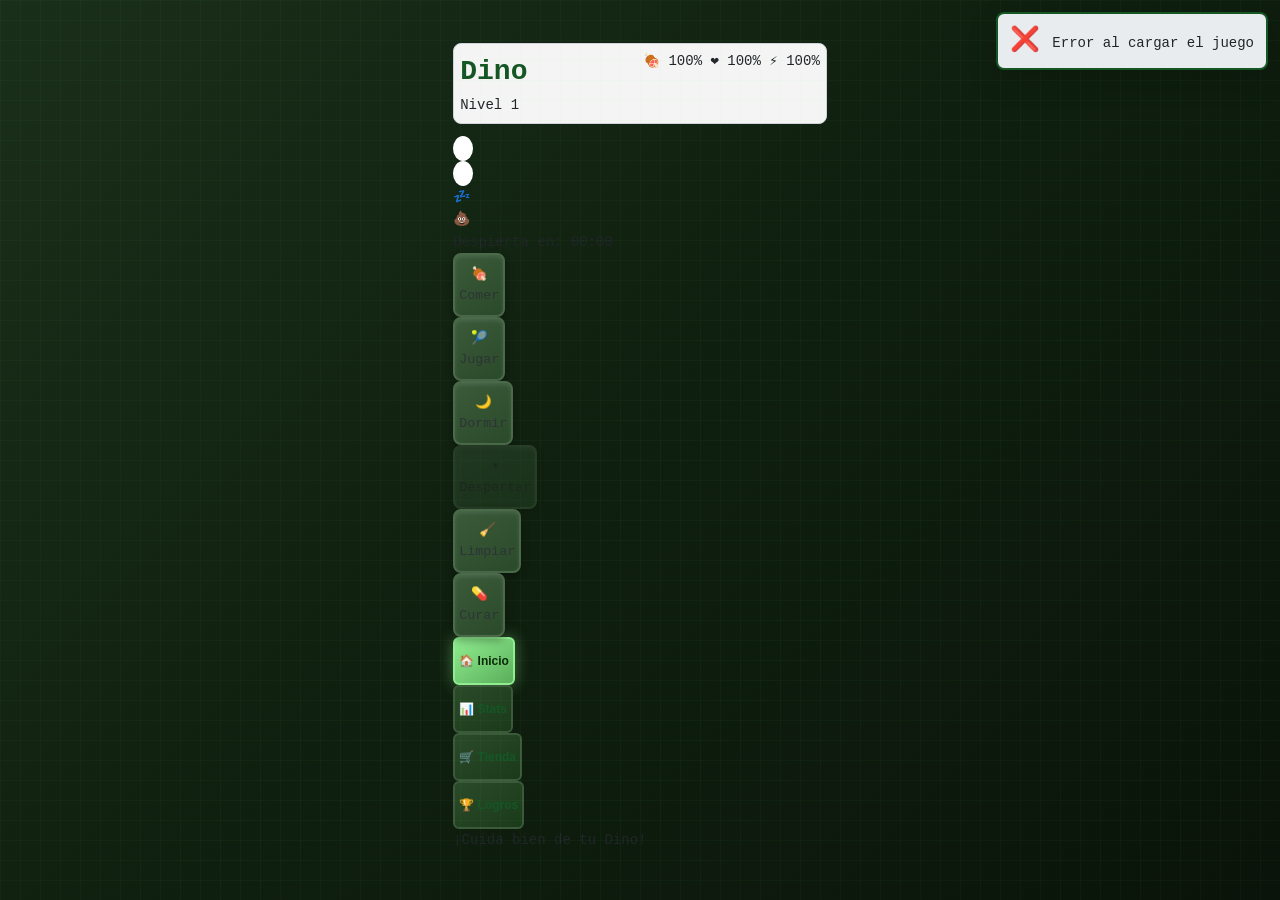
==== commit e65d5eb8: "Fix accessibility and responsive design issues Key features implemented: - Added comprehensive acces" ====
--- a/index.html
+++ b/index.html
@@ -3,30 +3,41 @@
 <head>
     <meta charset="UTF-8">
     <meta name="viewport" content="width=device-width, initial-scale=1.0, maximum-scale=1.0, user-scalable=no">
-    <title>Tamagotchi Dino</title>
+    <title>Tamagotchi Dino - Cuida tu mascota virtual</title>
     <link rel="stylesheet" href="css/style.css">
-    <meta name="description" content="Cuida de tu mascota virtual dinosaurio">
+    <link rel="manifest" href="manifest.json">
+    <meta name="description" content="Cuida de tu mascota virtual dinosaurio. Un juego retro estilo Tamagotchi accesible y responsive.">
     <meta name="theme-color" content="#4CAF50">
+    <meta name="mobile-web-app-capable" content="yes">
+    <meta name="apple-mobile-web-app-capable" content="yes">
+    <meta name="apple-mobile-web-app-status-bar-style" content="default">
+    <meta name="apple-mobile-web-app-title" content="Tamagotchi Dino">
+    <link rel="apple-touch-icon" href="data:image/svg+xml,<svg xmlns='http://www.w3.org/2000/svg' viewBox='0 0 100 100'><text y='.9em' font-size='90'>🦕</text></svg>">
+    <meta name="format-detection" content="telephone=no">
+    <meta name="msapplication-tap-highlight" content="no">
 </head>
 <body>
-    <div class="game-container" role="main" aria-label="Juego Tamagotchi">
+    <!-- Skip link para accesibilidad -->
+    <a href="#main-content" class="skip-link">Saltar al contenido principal</a>
+    
+    <div class="game-container" role="main" aria-label="Juego Tamagotchi Dino">
         <!-- Header / Barra de Estado -->
-        <header class="status-bar">
+        <header class="status-bar" role="banner">
             <div class="player-info">
                 <h1 id="pet-name" aria-label="Nombre de la mascota">Dino</h1>
-                <span id="level-badge" class="badge" aria-live="polite">Nivel 1</span>
+                <span id="level-badge" class="badge" aria-live="polite" aria-atomic="true">Nivel 1</span>
             </div>
-            <div class="stats-summary">
-                <span id="summary-hunger" class="stat-icon" title="Hambre">🍖 <span id="val-hunger">100</span>%</span>
-                <span id="summary-happiness" class="stat-icon" title="Felicidad">❤️ <span id="val-happiness">100</span>%</span>
-                <span id="summary-energy" class="stat-icon" title="Energía">⚡ <span id="val-energy">100</span>%</span>
+            <div class="stats-summary" role="group" aria-label="Resumen de estadísticas">
+                <span id="summary-hunger" class="stat-icon" title="Hambre" aria-label="Hambre: 100%">🍖 <span id="val-hunger" aria-live="polite">100</span>%</span>
+                <span id="summary-happiness" class="stat-icon" title="Felicidad" aria-label="Felicidad: 100%">❤️ <span id="val-happiness" aria-live="polite">100</span>%</span>
+                <span id="summary-energy" class="stat-icon" title="Energía" aria-label="Energía: 100%">⚡ <span id="val-energy" aria-live="polite">100</span>%</span>
             </div>
         </header>
 
         <!-- Área Principal de la Mascota -->
-        <section class="pet-area" aria-live="polite">
-            <div class="pet-sprite-container">
-                <div id="pet-sprite" class="pet-sprite" aria-label="Mascota virtual">
+        <section class="pet-area" aria-live="polite" aria-atomic="true" aria-label="Área de la mascota">
+            <div class="pet-sprite-container" role="img" aria-label="Mascota virtual dinosaurio">
+                <div id="pet-sprite" class="pet-sprite" aria-hidden="true">
                     <!-- El sprite se dibuja vía CSS/JS -->
                     <div class="eye left"></div>
                     <div class="eye right"></div>
@@ -35,129 +46,138 @@
                 <div id="sleep-indicator" class="overlay-indicator hidden" aria-hidden="true">
                     💤
                 </div>
-                <div id="poop-indicator" class="overlay-indicator hidden" aria-label="Suciedad">
+                <div id="poop-indicator" class="overlay-indicator hidden" aria-label="Hay suciedad que limpiar">
                     💩
                 </div>
             </div>
             
             <!-- Mensaje de tiempo para dormir -->
-            <div id="sleep-timer-display" class="sleep-timer hidden" role="status" aria-live="assertive">
+            <div id="sleep-timer-display" class="sleep-timer hidden" role="status" aria-live="assertive" aria-atomic="true">
                 Despierta en: <span id="time-remaining">00:00</span>
             </div>
         </section>
 
         <!-- Controles de Acción -->
-        <section class="controls-area" role="group" aria-label="Controles de cuidado">
+        <section class="controls-area" role="group" aria-label="Controles de cuidado de la mascota">
             <div class="action-buttons-grid">
-                <button class="action-btn" data-action="feed" aria-label="Alimentar">
-                    <span class="icon">🍖</span>
+                <button class="action-btn" data-action="feed" aria-label="Alimentar a tu mascota" type="button">
+                    <span class="icon" aria-hidden="true">🍖</span>
                     <span class="label">Comer</span>
                 </button>
-                <button class="action-btn" data-action="play" aria-label="Jugar">
-                    <span class="icon">🎾</span>
+                <button class="action-btn" data-action="play" aria-label="Jugar con tu mascota" type="button">
+                    <span class="icon" aria-hidden="true">🎾</span>
                     <span class="label">Jugar</span>
                 </button>
-                <button class="action-btn" data-action="sleep" id="btn-sleep" aria-label="Dormir">
-                    <span class="icon">🌙</span>
+                <button class="action-btn" data-action="sleep" id="btn-sleep" aria-label="Poner a dormir a tu mascota" type="button">
+                    <span class="icon" aria-hidden="true">🌙</span>
                     <span class="label">Dormir</span>
                 </button>
-                <button class="action-btn" data-action="wake" id="btn-wake" class="hidden" aria-label="Despertar" disabled>
-                    <span class="icon">☀️</span>
+                <button class="action-btn" data-action="wake" id="btn-wake" class="hidden" aria-label="Despertar a tu mascota" disabled type="button">
+                    <span class="icon" aria-hidden="true">☀️</span>
                     <span class="label">Despertar</span>
                 </button>
-                <button class="action-btn" data-action="clean" aria-label="Limpiar">
-                    <span class="icon">🧹</span>
+                <button class="action-btn" data-action="clean" aria-label="Limpiar la suciedad de tu mascota" type="button">
+                    <span class="icon" aria-hidden="true">🧹</span>
                     <span class="label">Limpiar</span>
                 </button>
-                <button class="action-btn" data-action="medicine" aria-label="Curar">
-                    <span class="icon">💊</span>
+                <button class="action-btn" data-action="medicine" aria-label="Curar a tu mascota" type="button">
+                    <span class="icon" aria-hidden="true">💊</span>
                     <span class="label">Curar</span>
                 </button>
             </div>
         </section>
 
         <!-- Navegación de Pestañas -->
-        <nav class="tabs-nav" role="tablist" aria-label="Menú principal">
-            <button class="tab-btn active" data-tab="home" role="tab" aria-selected="true">🏠 Inicio</button>
-            <button class="tab-btn" data-tab="stats" role="tab" aria-selected="false">📊 Stats</button>
-            <button class="tab-btn" data-tab="shop" role="tab" aria-selected="false">🛒 Tienda</button>
-            <button class="tab-btn" data-tab="achievements" role="tab" aria-selected="false">🏆 Logros</button>
+        <nav class="tabs-nav" role="tablist" aria-label="Menú principal de navegación">
+            <button class="tab-btn active" data-tab="home" role="tab" aria-selected="true" aria-controls="tab-home" id="tab-btn-home" type="button">🏠 Inicio</button>
+            <button class="tab-btn" data-tab="stats" role="tab" aria-selected="false" aria-controls="tab-stats" id="tab-btn-stats" type="button">📊 Stats</button>
+            <button class="tab-btn" data-tab="shop" role="tab" aria-selected="false" aria-controls="tab-shop" id="tab-btn-shop" type="button">🛒 Tienda</button>
+            <button class="tab-btn" data-tab="achievements" role="tab" aria-selected="false" aria-controls="tab-achievements" id="tab-btn-achievements" type="button">🏆 Logros</button>
         </nav>
 
         <!-- Contenido de Pestañas -->
-        <main class="tab-content">
+        <main id="main-content" class="tab-content" role="tabpanel">
+            <!-- Pestaña Home (Vuelve a mostrar controles si es necesario en mobile) -->
+            <div id="tab-home" class="tab-panel active" role="tabpanel" aria-labelledby="tab-btn-home" tabindex="0">
+                <div class="home-message">
+                    <p>¡Cuida bien de tu Dino!</p>
+                </div>
+            </div>
+            
             <!-- Pestaña Stats Detallados -->
-            <div id="tab-stats" class="tab-panel hidden" role="tabpanel">
+            <div id="tab-stats" class="tab-panel hidden" role="tabpanel" aria-labelledby="tab-btn-stats" tabindex="0" aria-live="polite">
                 <h2>Estadísticas Detalladas</h2>
-                <div class="stats-detailed">
+                <div class="stats-detailed" role="group" aria-label="Estadísticas de la mascota">
                     <div class="stat-row">
-                        <label>Hambre:</label>
-                        <progress id="bar-hunger" value="100" max="100"></progress>
-                        <span id="text-hunger">100%</span>
+                        <label for="bar-hunger">Hambre:</label>
+                        <progress id="bar-hunger" value="100" max="100" aria-label="Nivel de hambre"></progress>
+                        <span id="text-hunger" aria-live="polite">100%</span>
                     </div>
                     <div class="stat-row">
-                        <label>Felicidad:</label>
-                        <progress id="bar-happiness" value="100" max="100"></progress>
-                        <span id="text-happiness">100%</span>
+                        <label for="bar-happiness">Felicidad:</label>
+                        <progress id="bar-happiness" value="100" max="100" aria-label="Nivel de felicidad"></progress>
+                        <span id="text-happiness" aria-live="polite">100%</span>
                     </div>
                     <div class="stat-row">
-                        <label>Energía:</label>
-                        <progress id="bar-energy" value="100" max="100"></progress>
-                        <span id="text-energy">100%</span>
+                        <label for="bar-energy">Energía:</label>
+                        <progress id="bar-energy" value="100" max="100" aria-label="Nivel de energía"></progress>
+                        <span id="text-energy" aria-live="polite">100%</span>
                     </div>
                     <div class="stat-row">
-                        <label>Salud:</label>
-                        <progress id="bar-health" value="100" max="100"></progress>
-                        <span id="text-health">100%</span>
+                        <label for="bar-health">Salud:</label>
+                        <progress id="bar-health" value="100" max="100" aria-label="Nivel de salud"></progress>
+                        <span id="text-health" aria-live="polite">100%</span>
                     </div>
                     <div class="stat-row">
-                        <label>Disciplina:</label>
-                        <progress id="bar-discipline" value="50" max="100"></progress>
-                        <span id="text-discipline">50%</span>
+                        <label for="bar-discipline">Disciplina:</label>
+                        <progress id="bar-discipline" value="50" max="100" aria-label="Nivel de disciplina"></progress>
+                        <span id="text-discipline" aria-live="polite">50%</span>
                     </div>
                 </div>
-                <div class="debug-info">
-                    <p>Edad: <span id="age-display">0</span> días</p>
-                    <p>Peso: <span id="weight-display">20</span> kg</p>
+                <div class="debug-info" aria-label="Información adicional">
+                    <p>Edad: <span id="age-display" aria-live="polite">0</span> días</p>
+                    <p>Peso: <span id="weight-display" aria-live="polite">20</span> kg</p>
                 </div>
             </div>
 
             <!-- Pestaña Tienda -->
-            <div id="tab-shop" class="tab-panel hidden" role="tabpanel">
+            <div id="tab-shop" class="tab-panel hidden" role="tabpanel" aria-labelledby="tab-btn-shop" tabindex="0">
                 <h2>Tienda de Items</h2>
-                <div class="currency-display">Monedas: <span id="coin-balance">0</span> 🪙</div>
-                <div id="shop-items" class="shop-grid">
+                <div class="currency-display" aria-live="polite" aria-atomic="true">Monedas: <span id="coin-balance">0</span> 🪙</div>
+                <div id="shop-items" class="shop-grid" role="list" aria-label="Items disponibles en la tienda">
                     <!-- Items generados por JS -->
                 </div>
                 <h2>Mis Skins</h2>
-                <div id="my-skins" class="shop-grid">
+                <div id="my-skins" class="shop-grid" role="list" aria-label="Skins compradas">
                     <!-- Skins compradas -->
                 </div>
             </div>
 
             <!-- Pestaña Logros -->
-            <div id="tab-achievements" class="tab-panel hidden" role="tabpanel">
+            <div id="tab-achievements" class="tab-panel hidden" role="tabpanel" aria-labelledby="tab-btn-achievements" tabindex="0">
                 <h2>Logros Desbloqueados</h2>
-                <div id="achievements-grid" class="achievements-grid">
+                <div id="achievements-grid" class="achievements-grid" role="list" aria-label="Lista de logros">
                     <!-- Logros generados por JS -->
-                </div>
-            </div>
-            
-            <!-- Pestaña Home (Vuelve a mostrar controles si es necesario en mobile) -->
-            <div id="tab-home" class="tab-panel active" role="tabpanel">
-                <div class="home-message">
-                    <p>¡Cuida bien de tu Dino!</p>
                 </div>
             </div>
         </main>
         
         <!-- Notificaciones Toast -->
-        <div id="toast-container" aria-live="assertive" aria-atomic="true"></div>
+        <div id="toast-container" aria-live="assertive" aria-atomic="true" role="status"></div>
         
         <!-- Overlay de Celebración (Partículas) -->
         <div id="celebration-overlay" class="celebration-overlay hidden" aria-hidden="true"></div>
+        
+        <!-- Región para anuncios dinámicos -->
+        <div id="announcer" class="sr-only" aria-live="assertive" aria-atomic="true"></div>
+        
+        <!-- Notificación flotante accesible -->
+        <div id="notification" class="notification" role="alert" aria-live="assertive" aria-atomic="true" hidden>
+            <span class="notif-icon" aria-hidden="true"></span>
+            <span class="notif-text"></span>
+        </div>
     </div>
 
-    <script src="js/main.js"></script>
+    <script src="js/main.js" defer></script>
 </body>
 </html>
--- a/css/style.css
+++ b/css/style.css
@@ -1460,6 +1460,56 @@
 }
 
 /* ============================================
+   FOCUS VISIBLE MEJORADO - ACCESIBILIDAD
+   ============================================ */
+*:focus-visible {
+    outline: 3px solid var(--text-primary);
+    outline-offset: 2px;
+}
+
+*:focus:not(:focus-visible) {
+    outline: none;
+}
+
+button:focus-visible,
+[role="button"]:focus-visible {
+    outline: 3px solid var(--text-primary);
+    outline-offset: 3px;
+    box-shadow: var(--focus-ring);
+}
+
+a:focus-visible {
+    outline: 3px solid var(--text-primary);
+    outline-offset: 3px;
+}
+
+input:focus-visible,
+progress:focus-visible {
+    outline: 3px solid var(--text-primary);
+    outline-offset: 2px;
+}
+
+/* ============================================
+   MEJORAS DE CONTRASTE PARA TEXTO
+   ============================================ */
+h1, h2, h3, h4, h5, h6 {
+    color: var(--text-primary);
+    font-weight: bold;
+}
+
+label {
+    color: var(--text-secondary);
+    font-weight: bold;
+}
+
+/* Asegurar mínimo contraste en botones deshabilitados */
+button:disabled,
+[aria-disabled="true"] {
+    opacity: 0.5;
+    cursor: not-allowed;
+}
+
+/* ============================================
    PANTALLAS MUY PEQUEÑAS (<= 320px)
    ============================================ */
 @media (max-width: 320px) {
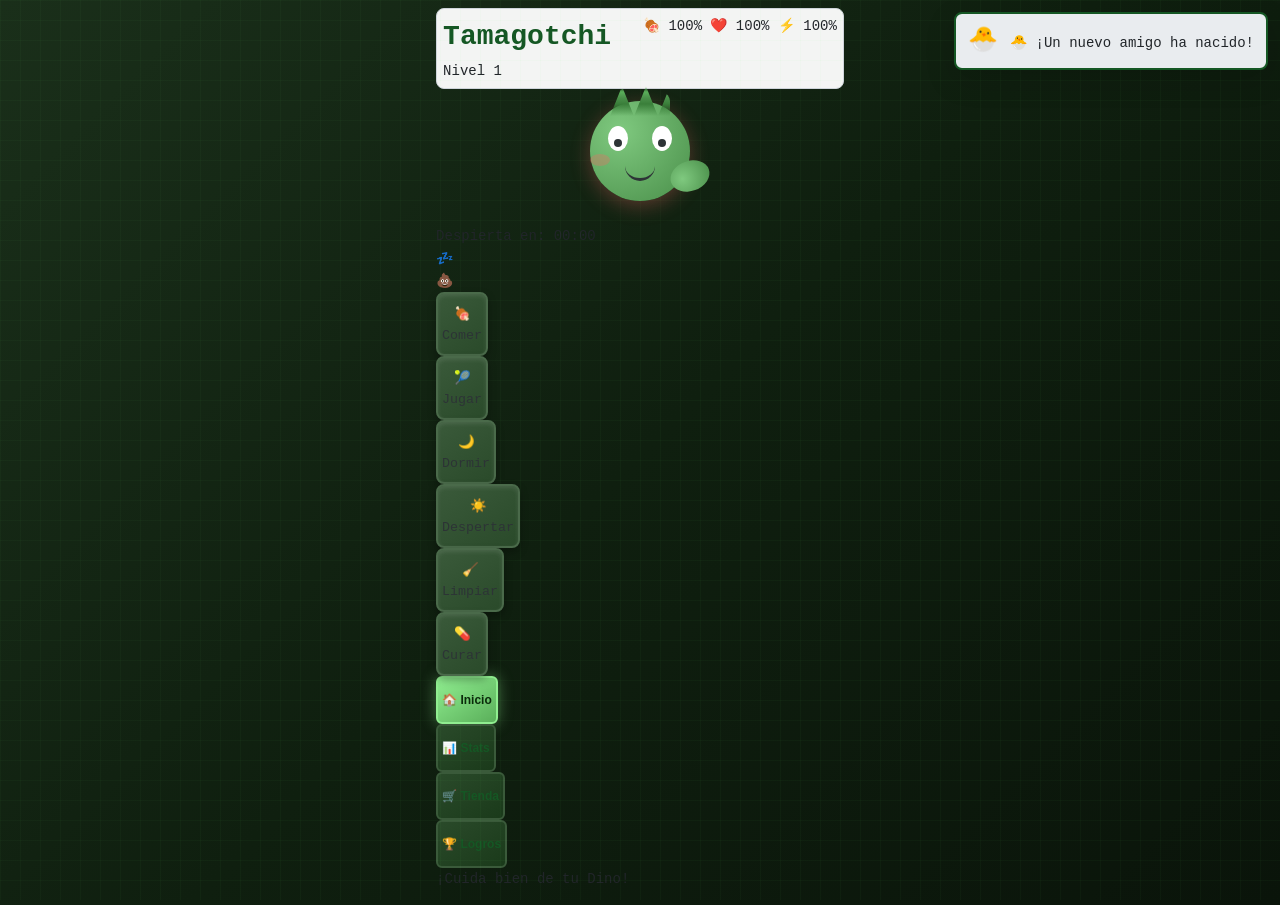
==== commit 3b48a4bb: "update branch" ====
--- a/index.html
+++ b/index.html
@@ -36,24 +36,28 @@
 
         <!-- Área Principal de la Mascota -->
         <section class="pet-area" aria-live="polite" aria-atomic="true" aria-label="Área de la mascota">
-            <div class="pet-sprite-container" role="img" aria-label="Mascota virtual dinosaurio">
-                <div id="pet-sprite" class="pet-sprite" aria-hidden="true">
-                    <!-- El sprite se dibuja vía CSS/JS -->
-                    <div class="eye left"></div>
-                    <div class="eye right"></div>
-                    <div class="mouth"></div>
-                </div>
-                <div id="sleep-indicator" class="overlay-indicator hidden" aria-hidden="true">
-                    💤
-                </div>
-                <div id="poop-indicator" class="overlay-indicator hidden" aria-label="Hay suciedad que limpiar">
-                    💩
+            <div class="pet" role="img" aria-label="Mascota virtual dinosaurio">
+                <div id="petBody" class="pet-body" aria-hidden="true">
+                    <div class="pet-eyes">
+                        <div id="leftEye" class="eye left"><span class="pupil"></span></div>
+                        <div id="rightEye" class="eye right"><span class="pupil"></span></div>
+                    </div>
+                    <div id="petMouth" class="pet-mouth"></div>
+                    <div id="petBlush" class="pet-blush"></div>
                 </div>
             </div>
             
             <!-- Mensaje de tiempo para dormir -->
             <div id="sleep-timer-display" class="sleep-timer hidden" role="status" aria-live="assertive" aria-atomic="true">
                 Despierta en: <span id="time-remaining">00:00</span>
+            </div>
+            
+            <!-- Indicadores overlay -->
+            <div id="sleep-indicator" class="overlay-indicator hidden" aria-hidden="true">
+                💤
+            </div>
+            <div id="poop-indicator" class="overlay-indicator hidden" aria-label="Hay suciedad que limpiar">
+                💩
             </div>
         </section>
 
@@ -178,6 +182,12 @@
         </div>
     </div>
 
+    <!-- Scripts del juego - orden de carga importante -->
+    <script src="js/tamagotchi.js" defer></script>
+    <script src="js/audio.js" defer></script>
+    <script src="js/particles.js" defer></script>
+    <script src="js/minigames.js" defer></script>
+    <script src="js/achievements.js" defer></script>
     <script src="js/main.js" defer></script>
 </body>
 </html>
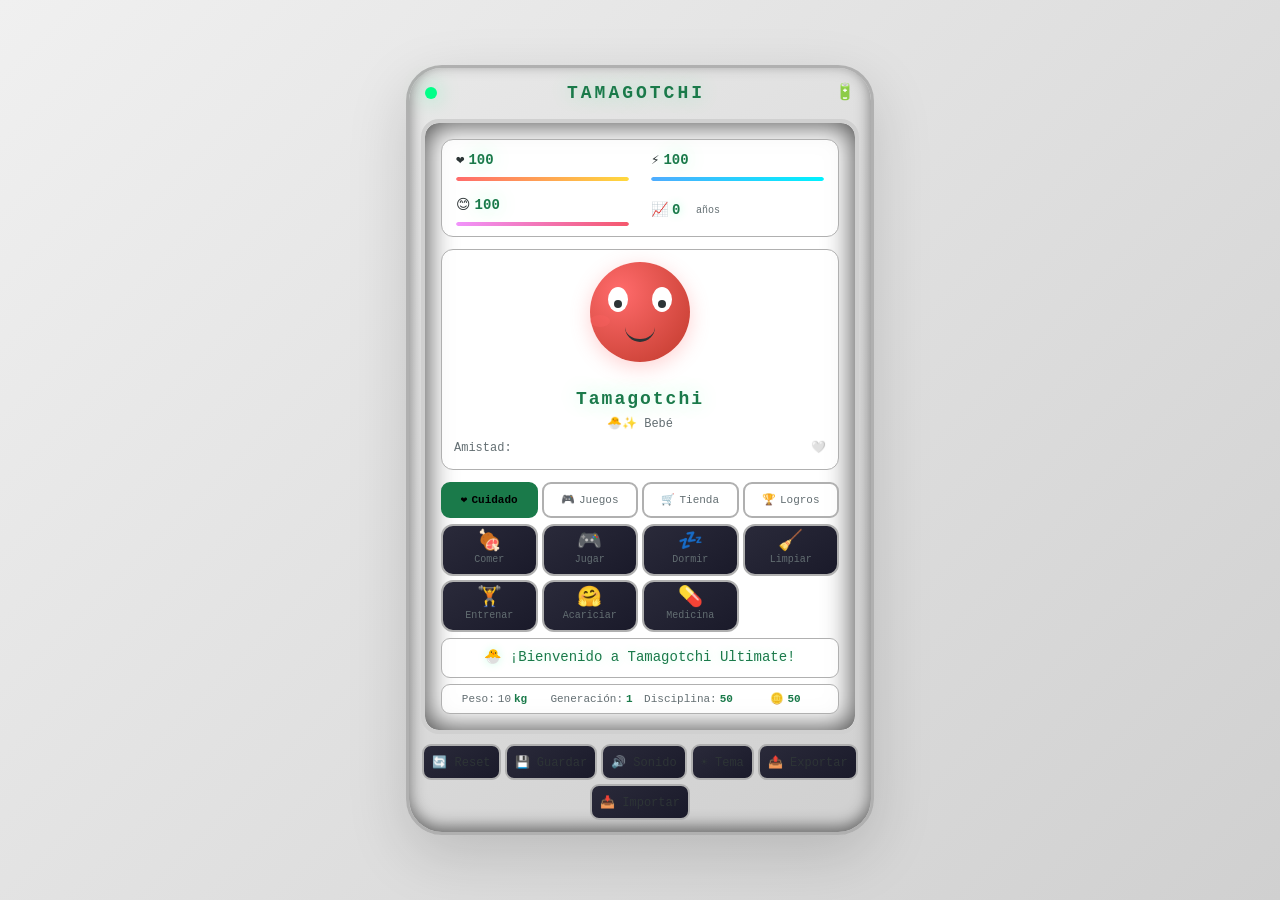
==== commit d92c1f9f: "Add files via upload" ====
--- a/index.html
+++ b/index.html
@@ -1,193 +1,303 @@
-<!DOCTYPE html>
-<html lang="es">
-<head>
-    <meta charset="UTF-8">
-    <meta name="viewport" content="width=device-width, initial-scale=1.0, maximum-scale=1.0, user-scalable=no">
-    <title>Tamagotchi Dino - Cuida tu mascota virtual</title>
-    <link rel="stylesheet" href="css/style.css">
-    <link rel="manifest" href="manifest.json">
-    <meta name="description" content="Cuida de tu mascota virtual dinosaurio. Un juego retro estilo Tamagotchi accesible y responsive.">
-    <meta name="theme-color" content="#4CAF50">
-    <meta name="mobile-web-app-capable" content="yes">
-    <meta name="apple-mobile-web-app-capable" content="yes">
-    <meta name="apple-mobile-web-app-status-bar-style" content="default">
-    <meta name="apple-mobile-web-app-title" content="Tamagotchi Dino">
-    <link rel="apple-touch-icon" href="data:image/svg+xml,<svg xmlns='http://www.w3.org/2000/svg' viewBox='0 0 100 100'><text y='.9em' font-size='90'>🦕</text></svg>">
-    <meta name="format-detection" content="telephone=no">
-    <meta name="msapplication-tap-highlight" content="no">
-</head>
-<body>
-    <!-- Skip link para accesibilidad -->
-    <a href="#main-content" class="skip-link">Saltar al contenido principal</a>
-    
-    <div class="game-container" role="main" aria-label="Juego Tamagotchi Dino">
-        <!-- Header / Barra de Estado -->
-        <header class="status-bar" role="banner">
-            <div class="player-info">
-                <h1 id="pet-name" aria-label="Nombre de la mascota">Dino</h1>
-                <span id="level-badge" class="badge" aria-live="polite" aria-atomic="true">Nivel 1</span>
-            </div>
-            <div class="stats-summary" role="group" aria-label="Resumen de estadísticas">
-                <span id="summary-hunger" class="stat-icon" title="Hambre" aria-label="Hambre: 100%">🍖 <span id="val-hunger" aria-live="polite">100</span>%</span>
-                <span id="summary-happiness" class="stat-icon" title="Felicidad" aria-label="Felicidad: 100%">❤️ <span id="val-happiness" aria-live="polite">100</span>%</span>
-                <span id="summary-energy" class="stat-icon" title="Energía" aria-label="Energía: 100%">⚡ <span id="val-energy" aria-live="polite">100</span>%</span>
-            </div>
-        </header>
-
-        <!-- Área Principal de la Mascota -->
-        <section class="pet-area" aria-live="polite" aria-atomic="true" aria-label="Área de la mascota">
-            <div class="pet" role="img" aria-label="Mascota virtual dinosaurio">
-                <div id="petBody" class="pet-body" aria-hidden="true">
-                    <div class="pet-eyes">
-                        <div id="leftEye" class="eye left"><span class="pupil"></span></div>
-                        <div id="rightEye" class="eye right"><span class="pupil"></span></div>
-                    </div>
-                    <div id="petMouth" class="pet-mouth"></div>
-                    <div id="petBlush" class="pet-blush"></div>
-                </div>
-            </div>
-            
-            <!-- Mensaje de tiempo para dormir -->
-            <div id="sleep-timer-display" class="sleep-timer hidden" role="status" aria-live="assertive" aria-atomic="true">
-                Despierta en: <span id="time-remaining">00:00</span>
-            </div>
-            
-            <!-- Indicadores overlay -->
-            <div id="sleep-indicator" class="overlay-indicator hidden" aria-hidden="true">
-                💤
-            </div>
-            <div id="poop-indicator" class="overlay-indicator hidden" aria-label="Hay suciedad que limpiar">
-                💩
-            </div>
-        </section>
-
-        <!-- Controles de Acción -->
-        <section class="controls-area" role="group" aria-label="Controles de cuidado de la mascota">
-            <div class="action-buttons-grid">
-                <button class="action-btn" data-action="feed" aria-label="Alimentar a tu mascota" type="button">
-                    <span class="icon" aria-hidden="true">🍖</span>
-                    <span class="label">Comer</span>
-                </button>
-                <button class="action-btn" data-action="play" aria-label="Jugar con tu mascota" type="button">
-                    <span class="icon" aria-hidden="true">🎾</span>
-                    <span class="label">Jugar</span>
-                </button>
-                <button class="action-btn" data-action="sleep" id="btn-sleep" aria-label="Poner a dormir a tu mascota" type="button">
-                    <span class="icon" aria-hidden="true">🌙</span>
-                    <span class="label">Dormir</span>
-                </button>
-                <button class="action-btn" data-action="wake" id="btn-wake" class="hidden" aria-label="Despertar a tu mascota" disabled type="button">
-                    <span class="icon" aria-hidden="true">☀️</span>
-                    <span class="label">Despertar</span>
-                </button>
-                <button class="action-btn" data-action="clean" aria-label="Limpiar la suciedad de tu mascota" type="button">
-                    <span class="icon" aria-hidden="true">🧹</span>
-                    <span class="label">Limpiar</span>
-                </button>
-                <button class="action-btn" data-action="medicine" aria-label="Curar a tu mascota" type="button">
-                    <span class="icon" aria-hidden="true">💊</span>
-                    <span class="label">Curar</span>
-                </button>
-            </div>
-        </section>
-
-        <!-- Navegación de Pestañas -->
-        <nav class="tabs-nav" role="tablist" aria-label="Menú principal de navegación">
-            <button class="tab-btn active" data-tab="home" role="tab" aria-selected="true" aria-controls="tab-home" id="tab-btn-home" type="button">🏠 Inicio</button>
-            <button class="tab-btn" data-tab="stats" role="tab" aria-selected="false" aria-controls="tab-stats" id="tab-btn-stats" type="button">📊 Stats</button>
-            <button class="tab-btn" data-tab="shop" role="tab" aria-selected="false" aria-controls="tab-shop" id="tab-btn-shop" type="button">🛒 Tienda</button>
-            <button class="tab-btn" data-tab="achievements" role="tab" aria-selected="false" aria-controls="tab-achievements" id="tab-btn-achievements" type="button">🏆 Logros</button>
-        </nav>
-
-        <!-- Contenido de Pestañas -->
-        <main id="main-content" class="tab-content" role="tabpanel">
-            <!-- Pestaña Home (Vuelve a mostrar controles si es necesario en mobile) -->
-            <div id="tab-home" class="tab-panel active" role="tabpanel" aria-labelledby="tab-btn-home" tabindex="0">
-                <div class="home-message">
-                    <p>¡Cuida bien de tu Dino!</p>
-                </div>
-            </div>
-            
-            <!-- Pestaña Stats Detallados -->
-            <div id="tab-stats" class="tab-panel hidden" role="tabpanel" aria-labelledby="tab-btn-stats" tabindex="0" aria-live="polite">
-                <h2>Estadísticas Detalladas</h2>
-                <div class="stats-detailed" role="group" aria-label="Estadísticas de la mascota">
-                    <div class="stat-row">
-                        <label for="bar-hunger">Hambre:</label>
-                        <progress id="bar-hunger" value="100" max="100" aria-label="Nivel de hambre"></progress>
-                        <span id="text-hunger" aria-live="polite">100%</span>
-                    </div>
-                    <div class="stat-row">
-                        <label for="bar-happiness">Felicidad:</label>
-                        <progress id="bar-happiness" value="100" max="100" aria-label="Nivel de felicidad"></progress>
-                        <span id="text-happiness" aria-live="polite">100%</span>
-                    </div>
-                    <div class="stat-row">
-                        <label for="bar-energy">Energía:</label>
-                        <progress id="bar-energy" value="100" max="100" aria-label="Nivel de energía"></progress>
-                        <span id="text-energy" aria-live="polite">100%</span>
-                    </div>
-                    <div class="stat-row">
-                        <label for="bar-health">Salud:</label>
-                        <progress id="bar-health" value="100" max="100" aria-label="Nivel de salud"></progress>
-                        <span id="text-health" aria-live="polite">100%</span>
-                    </div>
-                    <div class="stat-row">
-                        <label for="bar-discipline">Disciplina:</label>
-                        <progress id="bar-discipline" value="50" max="100" aria-label="Nivel de disciplina"></progress>
-                        <span id="text-discipline" aria-live="polite">50%</span>
-                    </div>
-                </div>
-                <div class="debug-info" aria-label="Información adicional">
-                    <p>Edad: <span id="age-display" aria-live="polite">0</span> días</p>
-                    <p>Peso: <span id="weight-display" aria-live="polite">20</span> kg</p>
-                </div>
-            </div>
-
-            <!-- Pestaña Tienda -->
-            <div id="tab-shop" class="tab-panel hidden" role="tabpanel" aria-labelledby="tab-btn-shop" tabindex="0">
-                <h2>Tienda de Items</h2>
-                <div class="currency-display" aria-live="polite" aria-atomic="true">Monedas: <span id="coin-balance">0</span> 🪙</div>
-                <div id="shop-items" class="shop-grid" role="list" aria-label="Items disponibles en la tienda">
-                    <!-- Items generados por JS -->
-                </div>
-                <h2>Mis Skins</h2>
-                <div id="my-skins" class="shop-grid" role="list" aria-label="Skins compradas">
-                    <!-- Skins compradas -->
-                </div>
-            </div>
-
-            <!-- Pestaña Logros -->
-            <div id="tab-achievements" class="tab-panel hidden" role="tabpanel" aria-labelledby="tab-btn-achievements" tabindex="0">
-                <h2>Logros Desbloqueados</h2>
-                <div id="achievements-grid" class="achievements-grid" role="list" aria-label="Lista de logros">
-                    <!-- Logros generados por JS -->
-                </div>
-            </div>
-        </main>
-        
-        <!-- Notificaciones Toast -->
-        <div id="toast-container" aria-live="assertive" aria-atomic="true" role="status"></div>
-        
-        <!-- Overlay de Celebración (Partículas) -->
-        <div id="celebration-overlay" class="celebration-overlay hidden" aria-hidden="true"></div>
-        
-        <!-- Región para anuncios dinámicos -->
-        <div id="announcer" class="sr-only" aria-live="assertive" aria-atomic="true"></div>
-        
-        <!-- Notificación flotante accesible -->
-        <div id="notification" class="notification" role="alert" aria-live="assertive" aria-atomic="true" hidden>
-            <span class="notif-icon" aria-hidden="true"></span>
-            <span class="notif-text"></span>
-        </div>
-    </div>
-
-    <!-- Scripts del juego - orden de carga importante -->
-    <script src="js/tamagotchi.js" defer></script>
-    <script src="js/audio.js" defer></script>
-    <script src="js/particles.js" defer></script>
-    <script src="js/minigames.js" defer></script>
-    <script src="js/achievements.js" defer></script>
-    <script src="js/main.js" defer></script>
-</body>
-</html>
+<!DOCTYPE html>
+<html lang="es" dir="ltr">
+<head>
+    <meta charset="UTF-8">
+    <meta name="viewport" content="width=device-width, initial-scale=1.0, maximum-scale=5.0, user-scalable=yes">
+    <title>Tamagotchi Ultimate - Mascota Virtual</title>
+    <meta name="description" content="Tamagotchi Virtual - Cuida de tu mascota digital con todas las mecánicas clásicas y modernas">
+    <link rel="manifest" href="manifest.json">
+    <meta name="theme-color" content="#1a1a2e" media="(prefers-color-scheme: dark)">
+    <meta name="theme-color" content="#f0f0f0" media="(prefers-color-scheme: light)">
+    <link rel="icon" href="data:image/svg+xml,<svg xmlns=%22http://www.w3.org/2000/svg%22 viewBox=%220 0 100 100%22><text y=%22.9em%22 font-size=%2290%22>🐣</text></svg>">
+    <link rel="stylesheet" href="css/style.css">
+    
+    <!-- Preload de recursos críticos -->
+    <link rel="preload" href="css/style.css" as="style">
+</head>
+<body>
+    <a href="#main-content" class="skip-link">Saltar al contenido principal</a>
+    
+    <div class="container" role="main" id="main-content">
+        <div class="tamagotchi-shell" role="application" aria-label="Tamagotchi Virtual">
+            <header class="tamagotchi-header" role="banner">
+                <div class="led-indicator" id="ledIndicator" role="status" aria-label="Estado del dispositivo">
+                    <span class="sr-only">Dispositivo encendido</span>
+                </div>
+                <h1 class="title" aria-label="Tamagotchi">TAMAGOTCHI</h1>
+                <div class="battery-indicator" aria-label="Batería" role="img">🔋</div>
+            </header>
+
+            <section class="screen" aria-label="Pantalla principal">
+                <!-- Barra de estado -->
+                <div class="status-bar" role="group" aria-label="Estadísticas de la mascota">
+                    <div class="status-item" role="status" aria-live="polite">
+                        <span class="icon" aria-hidden="true">❤️</span>
+                        <span class="value" id="hunger" aria-label="Hambre: 100">100</span>
+                        <div class="status-bar-fill" id="hungerFill" role="progressbar" aria-valuenow="100" aria-valuemin="0" aria-valuemax="100" aria-label="Nivel de hambre"></div>
+                    </div>
+                    <div class="status-item" role="status" aria-live="polite">
+                        <span class="icon" aria-hidden="true">⚡</span>
+                        <span class="value" id="energy" aria-label="Energía: 100">100</span>
+                        <div class="status-bar-fill" id="energyFill" role="progressbar" aria-valuenow="100" aria-valuemin="0" aria-valuemax="100" aria-label="Nivel de energía"></div>
+                    </div>
+                    <div class="status-item" role="status" aria-live="polite">
+                        <span class="icon" aria-hidden="true">😊</span>
+                        <span class="value" id="happiness" aria-label="Felicidad: 100">100</span>
+                        <div class="status-bar-fill" id="happinessFill" role="progressbar" aria-valuenow="100" aria-valuemin="0" aria-valuemax="100" aria-label="Nivel de felicidad"></div>
+                    </div>
+                    <div class="status-item">
+                        <span class="icon" aria-hidden="true">📈</span>
+                        <span class="value" id="age" aria-label="Edad: 0 años">0</span>
+                        <span class="sub-text" aria-hidden="true">años</span>
+                    </div>
+                </div>
+                
+                <!-- Mascota -->
+                <div class="pet-display" id="petDisplay" role="img" aria-label="Tu mascota Tamagotchi">
+                    <div class="pet-container">
+                        <div class="pet" id="petWrapper">
+                            <div class="pet-body" id="petBody" role="img" aria-label="Cuerpo de la mascota">
+                                <div class="pet-eyes">
+                                    <div class="eye left" id="leftEye" role="img" aria-label="Ojo izquierdo">
+                                        <div class="pupil"></div>
+                                    </div>
+                                    <div class="eye right" id="rightEye" role="img" aria-label="Ojo derecho">
+                                        <div class="pupil"></div>
+                                    </div>
+                                </div>
+                                <div class="pet-mouth" id="petMouth" role="img" aria-label="Boca"></div>
+                                <div class="pet-blush" id="petBlush" aria-hidden="true"></div>
+                                <div class="particle-container" id="particleContainer" aria-hidden="true"></div>
+                            </div>
+                        </div>
+                        <div class="pet-name" id="petName" aria-live="polite">Tamagotchi</div>
+                        <div class="pet-stage" id="petStage" aria-live="polite">🐣 Bebé</div>
+                        <div class="pet-friendship" role="group" aria-label="Nivel de amistad">
+                            <span aria-hidden="true">Amistad: </span>
+                            <div class="friendship-bar" role="progressbar" aria-valuenow="0" aria-valuemin="0" aria-valuemax="100" aria-label="Nivel de amistad">
+                                <div class="friendship-fill" id="friendshipFill"></div>
+                            </div>
+                            <span id="friendshipLevel" aria-live="polite">❤️</span>
+                        </div>
+                    </div>
+                </div>
+
+                <!-- Pestañas -->
+                <div class="tab-buttons" role="tablist" aria-label="Navegación de pestañas">
+                    <button class="tab-btn active" data-tab="care" role="tab" aria-selected="true" aria-controls="tab-care" id="tab-care-btn" tabindex="0">
+                        <span aria-hidden="true">❤️</span>
+                        <span>Cuidado</span>
+                    </button>
+                    <button class="tab-btn" data-tab="games" role="tab" aria-selected="false" aria-controls="tab-games" id="tab-games-btn" tabindex="-1">
+                        <span aria-hidden="true">🎮</span>
+                        <span>Juegos</span>
+                    </button>
+                    <button class="tab-btn" data-tab="shop" role="tab" aria-selected="false" aria-controls="tab-shop" id="tab-shop-btn" tabindex="-1">
+                        <span aria-hidden="true">🛒</span>
+                        <span>Tienda</span>
+                    </button>
+                    <button class="tab-btn" data-tab="achievements" role="tab" aria-selected="false" aria-controls="tab-achievements" id="tab-achievements-btn" tabindex="-1">
+                        <span aria-hidden="true">🏆</span>
+                        <span>Logros</span>
+                    </button>
+                </div>
+
+                <!-- Contenido de pestañas -->
+                <div class="tab-content">
+                    <!-- Cuidado -->
+                    <div class="tab-panel active" id="tab-care" role="tabpanel" aria-labelledby="tab-care-btn">
+                        <div class="action-buttons" role="group" aria-label="Acciones de cuidado">
+                            <button class="action-btn" data-action="feed" aria-label="Alimentar a la mascota">
+                                <span class="btn-icon" aria-hidden="true">🍖</span>
+                                <span class="btn-text">Comer</span>
+                                <span class="btn-cooldown" id="feedCooldown" aria-hidden="true"></span>
+                            </button>
+                            <button class="action-btn" data-action="play" aria-label="Jugar con la mascota">
+                                <span class="btn-icon" aria-hidden="true">🎮</span>
+                                <span class="btn-text">Jugar</span>
+                                <span class="btn-cooldown" id="playCooldown" aria-hidden="true"></span>
+                            </button>
+                            <button class="action-btn" data-action="sleep" aria-label="Poner a dormir a la mascota">
+                                <span class="btn-icon" aria-hidden="true">💤</span>
+                                <span class="btn-text">Dormir</span>
+                                <span class="btn-cooldown" id="sleepCooldown" aria-hidden="true"></span>
+                            </button>
+                            <button class="action-btn" data-action="clean" aria-label="Limpiar a la mascota">
+                                <span class="btn-icon" aria-hidden="true">🧹</span>
+                                <span class="btn-text">Limpiar</span>
+                                <span class="btn-cooldown" id="cleanCooldown" aria-hidden="true"></span>
+                            </button>
+                            <button class="action-btn" data-action="train" aria-label="Entrenar a la mascota">
+                                <span class="btn-icon" aria-hidden="true">🏋️</span>
+                                <span class="btn-text">Entrenar</span>
+                                <span class="btn-cooldown" id="trainCooldown" aria-hidden="true"></span>
+                            </button>
+                            <button class="action-btn" data-action="pet" aria-label="Acariciar a la mascota">
+                                <span class="btn-icon" aria-hidden="true">🤗</span>
+                                <span class="btn-text">Acariciar</span>
+                                <span class="btn-cooldown" id="petCooldown" aria-hidden="true"></span>
+                            </button>
+                            <button class="action-btn" data-action="medicine" aria-label="Dar medicina a la mascota">
+                                <span class="btn-icon" aria-hidden="true">💊</span>
+                                <span class="btn-text">Medicina</span>
+                                <span class="btn-cooldown" id="medicineCooldown" aria-hidden="true"></span>
+                            </button>
+                        </div>
+                    </div>
+
+                    <!-- Juegos -->
+                    <div class="tab-panel" id="tab-games" role="tabpanel" aria-labelledby="tab-games-btn">
+                        <div class="minigames-grid" role="group" aria-label="Minijuegos disponibles">
+                            <button class="minigame-btn" data-game="memory" aria-label="Jugar al juego de memoria">
+                                <span class="game-icon" aria-hidden="true">🧠</span>
+                                <span class="game-name">Memoria</span>
+                                <span class="game-desc">Encuentra las parejas</span>
+                                <span class="game-reward">+20 felicidad</span>
+                            </button>
+                            <button class="minigame-btn" data-game="clicker" aria-label="Jugar al juego de clics">
+                                <span class="game-icon" aria-hidden="true">👆</span>
+                                <span class="game-name">Clicker</span>
+                                <span class="game-desc">Haz clic rápido</span>
+                                <span class="game-reward">+15 felicidad</span>
+                            </button>
+                            <button class="minigame-btn" data-game="dance" aria-label="Jugar al juego de baile">
+                                <span class="game-icon" aria-hidden="true">💃</span>
+                                <span class="game-name">Bailar</span>
+                                <span class="game-desc">Sigue el ritmo</span>
+                                <span class="game-reward">+25 felicidad</span>
+                            </button>
+                            <button class="minigame-btn" data-game="quiz" aria-label="Jugar al quiz">
+                                <span class="game-icon" aria-hidden="true">❓</span>
+                                <span class="game-name">Quiz</span>
+                                <span class="game-desc">Responde preguntas</span>
+                                <span class="game-reward">+10 disciplina</span>
+                            </button>
+                        </div>
+                    </div>
+
+                    <!-- Tienda -->
+                    <div class="tab-panel" id="tab-shop" role="tabpanel" aria-labelledby="tab-shop-btn">
+                        <div class="shop-header" role="status" aria-live="polite">
+                            <span aria-hidden="true">🪙</span>
+                            <span>Monedas: </span>
+                            <span id="coins" aria-label="Monedas disponibles">0</span>
+                        </div>
+                        <div class="shop-grid" role="group" aria-label="Artículos de la tienda">
+                            <div class="shop-item" data-item="food" role="article">
+                                <span class="item-icon" aria-hidden="true">🍕</span>
+                                <span class="item-name">Comida Premium</span>
+                                <span class="item-price" aria-label="Precio: 50 monedas">🪙 50</span>
+                                <span class="item-effect">+30 hambre</span>
+                                <button class="shop-buy" data-item="food" aria-label="Comprar comida premium">Comprar</button>
+                            </div>
+                            <div class="shop-item" data-item="toy" role="article">
+                                <span class="item-icon" aria-hidden="true">🧸</span>
+                                <span class="item-name">Juguete Nuevo</span>
+                                <span class="item-price" aria-label="Precio: 30 monedas">🪙 30</span>
+                                <span class="item-effect">+20 felicidad</span>
+                                <button class="shop-buy" data-item="toy" aria-label="Comprar juguete nuevo">Comprar</button>
+                            </div>
+                            <div class="shop-item" data-item="energy" role="article">
+                                <span class="item-icon" aria-hidden="true">🔋</span>
+                                <span class="item-name">Batería Extra</span>
+                                <span class="item-price" aria-label="Precio: 40 monedas">🪙 40</span>
+                                <span class="item-effect">+25 energía</span>
+                                <button class="shop-buy" data-item="energy" aria-label="Comprar batería extra">Comprar</button>
+                            </div>
+                            <div class="shop-item" data-item="skin" role="article">
+                                <span class="item-icon" aria-hidden="true">🎨</span>
+                                <span class="item-name">Skin Exclusiva</span>
+                                <span class="item-price" aria-label="Precio: 100 monedas">🪙 100</span>
+                                <span class="item-effect">Cambia de color</span>
+                                <button class="shop-buy" data-item="skin" aria-label="Comprar skin exclusiva">Comprar</button>
+                            </div>
+                        </div>
+                    </div>
+
+                    <!-- Logros -->
+                    <div class="tab-panel" id="tab-achievements" role="tabpanel" aria-labelledby="tab-achievements-btn">
+                        <div class="achievements-grid" id="achievementsGrid" role="list" aria-label="Lista de logros">
+                            <!-- Los logros se generan dinámicamente -->
+                        </div>
+                    </div>
+                </div>
+
+                <!-- Mensaje -->
+                <div class="message-area" id="messageArea" role="status" aria-live="polite" aria-atomic="true">
+                    <span class="message-icon" aria-hidden="true">🐣</span>
+                    <span class="message-text">¡Bienvenido a Tamagotchi Ultimate!</span>
+                </div>
+
+                <!-- Estadísticas extras -->
+                <div class="stats-extras" role="group" aria-label="Estadísticas adicionales">
+                    <div class="stat-extra">
+                        <span aria-hidden="true">Peso:</span>
+                        <span id="weight" aria-label="Peso">10.0</span><span aria-hidden="true">kg</span>
+                    </div>
+                    <div class="stat-extra">
+                        <span aria-hidden="true">Generación:</span>
+                        <span id="generation" aria-label="Generación">1</span>
+                    </div>
+                    <div class="stat-extra">
+                        <span aria-hidden="true">Disciplina:</span>
+                        <span id="discipline" aria-label="Disciplina">50</span>
+                    </div>
+                    <div class="stat-extra">
+                        <span aria-hidden="true">🪙</span>
+                        <span id="coinsDisplay" aria-label="Monedas">0</span>
+                    </div>
+                </div>
+            </section>
+
+            <!-- Controles -->
+            <footer class="controls" role="toolbar" aria-label="Controles del juego">
+                <button class="control-btn" id="resetBtn" aria-label="Reiniciar juego">🔄 Reset</button>
+                <button class="control-btn" id="saveBtn" aria-label="Guardar progreso">💾 Guardar</button>
+                <button class="control-btn" id="soundToggle" aria-label="Alternar sonido">🔊 Sonido</button>
+                <button class="control-btn" id="themeToggle" aria-label="Alternar tema">🌙 Tema</button>
+                <button class="control-btn" id="exportBtn" aria-label="Exportar datos">📤 Exportar</button>
+                <button class="control-btn" id="importBtn" aria-label="Importar datos">📥 Importar</button>
+            </footer>
+        </div>
+    </div>
+
+    <!-- Modales con accesibilidad -->
+    <div class="modal" id="minigameModal" role="dialog" aria-modal="true" aria-labelledby="minigameTitle" aria-hidden="true">
+        <div class="modal-content">
+            <div class="modal-header">
+                <h2 id="minigameTitle">Mini Juego</h2>
+                <button class="modal-close" id="minigameClose" aria-label="Cerrar minijuego">✕</button>
+            </div>
+            <div class="modal-body" id="minigameBody" role="document">
+                <!-- Contenido del minijuego -->
+            </div>
+        </div>
+    </div>
+
+    <div class="modal" id="achievementModal" role="dialog" aria-modal="true" aria-labelledby="achievementTitle" aria-hidden="true">
+        <div class="modal-content">
+            <div class="modal-header">
+                <h2 id="achievementTitle">🏆 ¡Logro Desbloqueado!</h2>
+                <button class="modal-close" id="achievementClose" aria-label="Cerrar notificación de logro">✕</button>
+            </div>
+            <div class="modal-body" id="achievementBody" role="document">
+                <!-- Contenido del logro -->
+            </div>
+        </div>
+    </div>
+
+    <!-- Notificación -->
+    <div class="notification" id="notification" role="alert" aria-live="assertive" aria-atomic="true">
+        <span class="notif-icon" aria-hidden="true"></span>
+        <span class="notif-text"></span>
+    </div>
+
+    <!-- Scripts -->
+    <script src="js/audio.js" defer></script>
+    <script src="js/particles.js" defer></script>
+    <script src="js/minigames.js" defer></script>
+    <script src="js/achievements.js" defer></script>
+    <script src="js/tamagotchi.js" defer></script>
+    <script src="js/main.js" defer></script>
+</body>
+</html>
--- a/css/style.css
+++ b/css/style.css
@@ -1,2318 +1,2016 @@
-/* ============================================
-   RESET Y VARIABLES - ESTILO RETRO TAMAGOTCHI
-   ============================================ */
-*,
-*::before,
-*::after {
-    margin: 0;
-    padding: 0;
-    box-sizing: border-box;
-}
-
-:root {
-    /* Colores base - Modo oscuro por defecto - Estilo Retro */
-    --bg-primary: #1a2f1a;
-    --bg-secondary: #0f1f0f;
-    --bg-tertiary: #0a140a;
-    --bg-card: rgba(26, 47, 26, 0.9);
-    --text-primary: #90EE90;
-    --text-secondary: #7CFC7C;
-    --text-body: #98FB98;
-    --border-color: #2d4a2d;
-    --shadow-color: rgba(0, 0, 0, 0.8);
-    --modal-bg: rgba(0, 0, 0, 0.95);
-    --focus-ring: 0 0 0 3px rgba(144, 238, 144, 0.8);
-    --transition-speed: 0.3s;
-    --font-family: 'Press Start 2P', 'Courier New', monospace;
-    --font-size-base: 14px;
-    --line-height-base: 1.6;
-    --container-max: 420px;
-    --spacing-unit: 8px;
-    --border-radius: 8px;
-    --retro-green: #90EE90;
-    --retro-dark: #1a2f1a;
-    --shell-color: #ff6b6b;
-    --shell-accent: #c0392b;
-    --screen-bg: #9bbc0f;
-    --pixel-color: #0f380f;
-}
-
-/* Tema claro */
-[data-theme="light"] {
-    --bg-primary: #f8f9fa;
-    --bg-secondary: #e9ecef;
-    --bg-tertiary: #dee2e6;
-    --bg-card: rgba(255, 255, 255, 0.95);
-    --text-primary: #155724;
-    --text-secondary: #28a745;
-    --text-body: #212529;
-    --border-color: #ced4da;
-    --shadow-color: rgba(0, 0, 0, 0.15);
-    --modal-bg: rgba(255, 255, 255, 0.98);
-    --focus-ring: 0 0 0 3px rgba(21, 87, 36, 0.6);
-}
-
-/* Preferencia del sistema */
-@media (prefers-color-scheme: light) {
-    :root:not([data-theme="dark"]) {
-        --bg-primary: #f8f9fa;
-        --bg-secondary: #e9ecef;
-        --bg-tertiary: #dee2e6;
-        --bg-card: rgba(255, 255, 255, 0.95);
-        --text-primary: #155724;
-        --text-secondary: #28a745;
-        --text-body: #212529;
-        --border-color: #ced4da;
-        --shadow-color: rgba(0, 0, 0, 0.15);
-        --modal-bg: rgba(255, 255, 255, 0.98);
-        --focus-ring: 0 0 0 3px rgba(21, 87, 36, 0.6);
-    }
-}
-
-/* ============================================
-   ESTILOS BASE Y ACCESIBILIDAD
-   ============================================ */
-html {
-    font-size: var(--font-size-base);
-    scroll-behavior: smooth;
-    -webkit-text-size-adjust: 100%;
-}
-
-body {
-    display: flex;
-    justify-content: center;
-    align-items: center;
-    min-height: 100vh;
-    min-height: 100dvh;
-    background: linear-gradient(135deg, #1a2f1a, #0f1f0f, #0a140a);
-    font-family: var(--font-family);
-    font-size: var(--font-size-base);
-    line-height: var(--line-height-base);
-    color: var(--text-body);
-    padding: var(--spacing-unit);
-    transition: background var(--transition-speed) ease, color var(--transition-speed) ease;
-    -webkit-font-smoothing: antialiased;
-    -moz-osx-font-smoothing: grayscale;
-    overflow-x: hidden;
-}
-
-/* Efecto de pixels en el fondo */
-body::before {
-    content: '';
-    position: fixed;
-    top: 0;
-    left: 0;
-    width: 100%;
-    height: 100%;
-    background-image: 
-        linear-gradient(rgba(127, 255, 127, 0.03) 1px, transparent 1px),
-        linear-gradient(90deg, rgba(127, 255, 127, 0.03) 1px, transparent 1px);
-    background-size: 20px 20px;
-    pointer-events: none;
-    z-index: 0;
-}
-
-/* Skip link - Para accesibilidad por teclado */
-.skip-link {
-    position: absolute;
-    top: -9999px;
-    left: 50%;
-    transform: translateX(-50%);
-    background: var(--text-primary);
-    color: var(--bg-primary);
-    padding: calc(var(--spacing-unit) * 1.5);
-    border-radius: var(--border-radius);
-    z-index: 9999;
-    font-weight: bold;
-    text-decoration: none;
-}
-
-.skip-link:focus {
-    top: var(--spacing-unit);
-}
-
-/* Screen reader only */
-.sr-only {
-    position: absolute;
-    width: 1px;
-    height: 1px;
-    padding: 0;
-    margin: -1px;
-    overflow: hidden;
-    clip: rect(0, 0, 0, 0);
-    border: 0;
-}
-
-/* ============================================
-   LAYOUT PRINCIPAL
-   ============================================ */
-.container {
-    display: flex;
-    justify-content: center;
-    align-items: center;
-    width: 100%;
-    max-width: var(--container-max);
-    padding: calc(var(--spacing-unit) * 0.5);
-}
-
-.tamagotchi-shell {
-    background: linear-gradient(145deg, var(--shell-color), var(--shell-accent));
-    border-radius: calc(var(--border-radius) * 3);
-    padding: calc(var(--spacing-unit) * 2.5);
-    box-shadow: 
-        0 25px 70px rgba(0, 0, 0, 0.6),
-        inset 0 -8px 20px rgba(0, 0, 0, 0.4),
-        inset 0 8px 20px rgba(255, 255, 255, 0.2),
-        0 0 0 4px rgba(255, 107, 107, 0.3);
-    border: 4px solid #c0392b;
-    width: 100%;
-    transition: all var(--transition-speed) ease;
-    position: relative;
-    overflow: hidden;
-}
-
-/* Decoración estilo huevo de dinosaurio */
-.tamagotchi-shell::before {
-    content: '';
-    position: absolute;
-    top: -50%;
-    left: -50%;
-    width: 200%;
-    height: 200%;
-    background: radial-gradient(circle at 30% 30%, rgba(255, 255, 255, 0.1), transparent 60%);
-    pointer-events: none;
-}
-
-/* Puntos decorativos estilo pixel */
-.tamagotchi-shell::after {
-    content: '🥚';
-    position: absolute;
-    bottom: 10px;
-    right: 15px;
-    font-size: 20px;
-    opacity: 0.3;
-    filter: grayscale(0.5);
-}
-
-[data-theme="light"] .tamagotchi-shell {
-    background: linear-gradient(145deg, #ff9999, #ff6666);
-    border-color: #cc5555;
-}
-
-/* ============================================
-   HEADER
-   ============================================ */
-.tamagotchi-header {
-    display: flex;
-    justify-content: space-between;
-    align-items: center;
-    padding: 0 calc(var(--spacing-unit) * 0.5) calc(var(--spacing-unit) * 1.5) calc(var(--spacing-unit) * 0.5);
-    color: var(--text-secondary);
-}
-
-.led-indicator {
-    width: 12px;
-    height: 12px;
-    border-radius: 50%;
-    background: #00ff88;
-    box-shadow: 0 0 20px rgba(0, 255, 136, 0.5);
-    animation: pulse 2s infinite;
-    transition: all var(--transition-speed) ease;
-    flex-shrink: 0;
-}
-
-.led-indicator.off {
-    background: #444;
-    box-shadow: none;
-    animation: none;
-}
-
-@keyframes pulse {
-    0%,
-    100% {
-        opacity: 1;
-        transform: scale(1);
-    }
-    50% {
-        opacity: 0.3;
-        transform: scale(0.8);
-    }
-}
-
-.title {
-    color: var(--text-primary);
-    font-size: clamp(14px, 4vw, 18px);
-    font-weight: bold;
-    letter-spacing: clamp(2px, 0.5vw, 3px);
-    text-shadow: 0 0 20px rgba(0, 255, 136, 0.3);
-    text-align: center;
-    flex: 1;
-    margin: 0 calc(var(--spacing-unit) * 0.5);
-}
-
-.battery-indicator {
-    font-size: clamp(14px, 3vw, 16px);
-    flex-shrink: 0;
-}
-
-/* ============================================
-   PANTALLA - ESTILO LCD RETRO
-   ============================================ */
-.screen {
-    background: var(--screen-bg);
-    border-radius: calc(var(--border-radius) * 1.5);
-    padding: calc(var(--spacing-unit) * 2);
-    border: 6px solid #3a4a3a;
-    box-shadow: 
-        inset 0 0 40px rgba(15, 56, 15, 0.4),
-        0 4px 8px rgba(0, 0, 0, 0.5);
-    width: 100%;
-    transition: all var(--transition-speed) ease;
-    position: relative;
-    overflow: hidden;
-}
-
-/* Efecto de pantalla LCD con pixels */
-.screen::before {
-    content: '';
-    position: absolute;
-    top: 0;
-    left: 0;
-    right: 0;
-    bottom: 0;
-    background-image: 
-        linear-gradient(rgba(15, 56, 15, 0.05) 1px, transparent 1px),
-        linear-gradient(90deg, rgba(15, 56, 15, 0.05) 1px, transparent 1px);
-    background-size: 4px 4px;
-    pointer-events: none;
-    opacity: 0.6;
-}
-
-/* Brillo de pantalla LCD */
-.screen::after {
-    content: '';
-    position: absolute;
-    top: -50%;
-    left: -50%;
-    width: 200%;
-    height: 200%;
-    background: radial-gradient(ellipse at 30% 20%, rgba(255, 255, 255, 0.2), transparent 60%);
-    pointer-events: none;
-}
-
-[data-theme="light"] .screen {
-    background: #c7f0b8;
-    border-color: #8bac0f;
-}
-
-/* ============================================
-   BARRA DE ESTADO - RESPONSIVE Y ACCESIBLE
-   ============================================ */
-.status-bar {
-    display: grid;
-    grid-template-columns: repeat(2, 1fr);
-    gap: calc(var(--spacing-unit) * 0.75);
-    background: var(--bg-card);
-    padding: calc(var(--spacing-unit) * 0.75);
-    border-radius: var(--border-radius);
-    margin-bottom: calc(var(--spacing-unit) * 1.5);
-    border: 1px solid var(--border-color);
-}
-
-.status-item {
-    display: flex;
-    flex-wrap: wrap;
-    align-items: center;
-    gap: 4px;
-    background: rgba(0, 0, 0, 0.3);
-    padding: 8px 10px;
-    border-radius: 8px;
-    font-size: clamp(11px, 2.5vw, 13px);
-    position: relative;
-    min-height: 40px;
-}
-
-.status-item .icon {
-    font-size: clamp(14px, 3vw, 16px);
-    flex-shrink: 0;
-}
-
-.status-item .value {
-    color: var(--text-primary);
-    font-weight: bold;
-    font-size: clamp(13px, 3vw, 15px);
-    text-shadow: 0 0 10px rgba(144, 238, 144, 0.5);
-    min-width: 24px;
-    flex-shrink: 0;
-}
-
-.status-item .sub-text {
-    color: var(--text-secondary);
-    font-size: clamp(9px, 2vw, 11px);
-}
-
-.status-bar-fill {
-    width: 100%;
-    height: 4px;
-    background: rgba(255, 255, 255, 0.1);
-    border-radius: 4px;
-    margin-top: 2px;
-    overflow: hidden;
-    position: relative;
-    flex-basis: 100%;
-}
-
-.status-bar-fill::after {
-    content: '';
-    position: absolute;
-    top: 0;
-    left: 0;
-    height: 100%;
-    border-radius: 4px;
-    transition: width 0.5s ease;
-    width: var(--progress, 100%);
-}
-
-#hungerFill::after {
-    background: linear-gradient(90deg, #ff6b6b, #ffd93d);
-}
-
-#energyFill::after {
-    background: linear-gradient(90deg, #4facfe, #00f2fe);
-}
-
-#happinessFill::after {
-    background: linear-gradient(90deg, #f093fb, #f5576c);
-}
-
-/* Ajustes para móviles medianos */
-@media (min-width: 381px) and (max-width: 500px) {
-    .status-bar {
-        grid-template-columns: repeat(2, 1fr);
-        gap: 6px;
-        padding: 10px;
-    }
-    .status-item {
-        padding: 5px 7px;
-        min-height: 32px;
-        font-size: 11px;
-    }
-    .status-item .value {
-        font-size: 13px;
-    }
-    .status-item .icon {
-        font-size: 13px;
-    }
-}
-
-/* ============================================
-   MASCOTA - Dinosaurio Pixel Art
-   ============================================ */
-.pet-display {
-    background: transparent;
-    border-radius: var(--border-radius);
-    padding: calc(var(--spacing-unit) * 1.5);
-    margin-bottom: calc(var(--spacing-unit) * 1.5);
-    text-align: center;
-    min-height: 200px;
-    display: flex;
-    flex-direction: column;
-    align-items: center;
-    justify-content: center;
-    position: relative;
-}
-
-.pet-container {
-    position: relative;
-    width: 100%;
-}
-
-.pet {
-    margin: 0 auto calc(var(--spacing-unit) * 0.5);
-    position: relative;
-    width: clamp(80px, 20vw, 120px);
-    height: clamp(80px, 20vw, 120px);
-}
-
-.pet-body {
-    width: 100%;
-    height: 100%;
-    background: radial-gradient(circle at 30% 30%, #7fc97f, #4a8f4a);
-    border-radius: 50%;
-    position: relative;
-    transition: all 0.5s ease;
-    box-shadow: 
-        0 5px 20px rgba(127, 201, 127, 0.4),
-        inset 0 -5px 15px rgba(0, 0, 0, 0.2);
-    animation: float 3s ease-in-out infinite;
-    margin: 0 auto;
-}
-
-/* Espinas del dinosaurio */
-.pet-body::before {
-    content: '';
-    position: absolute;
-    top: -15%;
-    left: 50%;
-    transform: translateX(-50%);
-    width: 60%;
-    height: 30%;
-    background: linear-gradient(180deg, 
-        transparent 0%,
-        #5aaf5a 20%,
-        #4a8f4a 40%,
-        #3a7f3a 60%,
-        transparent 100%);
-    clip-path: polygon(0% 100%, 20% 0%, 40% 100%, 60% 0%, 80% 100%, 100% 0%, 100% 100%);
-    border-radius: 50% 50% 0 0;
-}
-
-/* Cola del dinosaurio */
-.pet-body::after {
-    content: '';
-    position: absolute;
-    bottom: 10%;
-    right: -20%;
-    width: 40%;
-    height: 30%;
-    background: radial-gradient(circle at 30% 50%, #7fc97f, #4a8f4a);
-    border-radius: 50% 50% 50% 50%;
-    transform: rotate(-20deg);
-    animation: tailWag 2s ease-in-out infinite;
-}
-
-@keyframes tailWag {
-    0%, 100% { transform: rotate(-20deg); }
-    50% { transform: rotate(-10deg); }
-}
-
-@keyframes float {
-    0%,
-    100% {
-        transform: translateY(0px);
-    }
-    50% {
-        transform: translateY(-10px);
-    }
-}
-
-.pet-body.dead {
-    animation: shake 0.5s infinite;
-}
-
-@keyframes shake {
-    0%,
-    100% {
-        transform: translateX(0) rotate(0deg);
-    }
-    25% {
-        transform: translateX(-5px) rotate(-5deg);
-    }
-    75% {
-        transform: translateX(5px) rotate(5deg);
-    }
-}
-
-.pet-eyes {
-    position: absolute;
-    top: 25%;
-    left: 18%;
-    width: 64%;
-    display: flex;
-    justify-content: space-between;
-}
-
-.eye {
-    width: clamp(14px, 4vw, 20px);
-    height: clamp(18px, 5vw, 25px);
-    background: white;
-    border-radius: 50%;
-    position: relative;
-    transition: all 0.3s ease;
-    overflow: hidden;
-}
-
-.pupil {
-    width: clamp(6px, 1.5vw, 8px);
-    height: clamp(6px, 1.5vw, 8px);
-    background: #2d3436;
-    border-radius: 50%;
-    position: absolute;
-    bottom: 4px;
-    left: 6px;
-    transition: all 0.3s ease;
-}
-
-.eye.happy .pupil {
-    bottom: 2px;
-    left: 6px;
-}
-
-.eye.sad .pupil {
-    bottom: 6px;
-    left: 6px;
-}
-
-.eye.closed {
-    height: 5px;
-    background: #2d3436;
-}
-
-.pet-mouth {
-    position: absolute;
-    bottom: 20%;
-    left: 35%;
-    width: 30%;
-    height: 20px;
-    border-bottom: 3px solid #2d3436;
-    border-radius: 0 0 20px 20px;
-    transition: all 0.3s ease;
-}
-
-.pet-mouth.happy {
-    border-bottom: 3px solid #2d3436;
-    border-radius: 0 0 20px 20px;
-    height: 20px;
-}
-
-.pet-mouth.sad {
-    border-top: 3px solid #2d3436;
-    border-radius: 20px 20px 0 0;
-    border-bottom: none;
-    height: 20px;
-}
-
-.pet-mouth.sleeping {
-    border: none;
-    width: 16%;
-    height: 3px;
-    background: #2d3436;
-    border-radius: 2px;
-    left: 42%;
-    top: 55%;
-}
-
-.pet-mouth.open {
-    width: 25%;
-    height: 25px;
-    background: #2d3436;
-    border-radius: 50%;
-    border: none;
-}
-
-.pet-blush {
-    position: absolute;
-    width: clamp(12px, 3vw, 20px);
-    height: clamp(8px, 2vw, 12px);
-    background: rgba(255, 100, 100, 0.3);
-    border-radius: 50%;
-    bottom: 35%;
-    opacity: 0;
-    transition: all 0.3s ease;
-}
-
-.pet-blush.left {
-    left: 8%;
-}
-
-.pet-blush.right {
-    right: 8%;
-}
-
-.pet-blush.show {
-    opacity: 1;
-}
-
-.pet-name {
-    color: var(--text-primary);
-    font-size: clamp(14px, 3.5vw, 18px);
-    font-weight: bold;
-    text-shadow: 0 0 20px rgba(0, 255, 136, 0.3);
-    letter-spacing: clamp(1px, 0.3vw, 2px);
-    margin-top: calc(var(--spacing-unit) * 0.5);
-}
-
-.pet-stage {
-    color: var(--text-secondary);
-    font-size: clamp(10px, 2vw, 12px);
-    margin-top: 2px;
-}
-
-.pet-friendship {
-    margin-top: calc(var(--spacing-unit) * 0.75);
-    display: flex;
-    align-items: center;
-    gap: calc(var(--spacing-unit) * 0.75);
-    color: var(--text-secondary);
-    font-size: clamp(10px, 2vw, 12px);
-    flex-wrap: wrap;
-    justify-content: center;
-}
-
-.friendship-bar {
-    flex: 1;
-    min-width: 60px;
-    height: 6px;
-    background: rgba(255, 255, 255, 0.1);
-    border-radius: 3px;
-    overflow: hidden;
-}
-
-.friendship-fill {
-    height: 100%;
-    background: linear-gradient(90deg, #f093fb, #f5576c);
-    border-radius: 3px;
-    transition: width 0.5s ease;
-    width: 0%;
-}
-
-/* ============================================
-   PESTAÑAS - RESPONSIVE Y ACCESIBLE
-   ============================================ */
-.tab-buttons {
-    display: grid;
-    grid-template-columns: repeat(4, 1fr);
-    gap: calc(var(--spacing-unit) * 0.5);
-    margin-bottom: calc(var(--spacing-unit) * 0.75);
-}
-
-.tab-btn {
-    background: linear-gradient(145deg, #2a4a2a, #1a3a1a);
-    border: 2px solid #3a5a3a;
-    border-radius: calc(var(--border-radius) * 0.75);
-    padding: calc(var(--spacing-unit) * 0.875) calc(var(--spacing-unit) * 0.5);
-    color: var(--text-primary);
-    cursor: pointer;
-    transition: all var(--transition-speed) ease;
-    display: flex;
-    flex-direction: column;
-    align-items: center;
-    justify-content: center;
-    gap: 6px;
-    min-height: 48px;
-    min-width: 48px;
-    touch-action: manipulation;
-    font-weight: bold;
-    font-size: clamp(10px, 2.5vw, 12px);
-}
-
-.tab-btn:hover {
-    background: linear-gradient(145deg, #3a5a3a, #2a4a2a);
-    color: var(--text-primary);
-}
-
-.tab-btn:focus-visible {
-    outline: 3px solid var(--text-primary);
-    outline-offset: 2px;
-    box-shadow: var(--focus-ring);
-}
-
-.tab-btn.active {
-    background: linear-gradient(145deg, #90EE90, #5aaf5a);
-    color: #0a2a0a;
-    border-color: #90EE90;
-    font-weight: bold;
-    box-shadow: 0 0 15px rgba(144, 238, 144, 0.4);
-}
-
-.tab-btn span:last-child {
-    display: inline;
-}
-
-/* Ocultar texto en pantallas pequeñas */
-@media (max-width: 380px) {
-    .tab-btn span:last-child {
-        display: none;
-    }
-    .tab-btn {
-        padding: calc(var(--spacing-unit) * 0.875);
-        min-height: 48px;
-        min-width: 48px;
-    }
-}
-
-/* Ajustes para móviles medianos */
-@media (min-width: 381px) and (max-width: 500px) {
-    .tab-btn {
-        padding: calc(var(--spacing-unit) * 0.75) calc(var(--spacing-unit) * 0.5);
-        min-height: 48px;
-        min-width: 48px;
-    }
-}
-
-.tab-content {
-    margin-bottom: calc(var(--spacing-unit) * 0.75);
-}
-
-.tab-panel {
-    display: none;
-    animation: fadeIn 0.3s ease;
-}
-
-.tab-panel.active {
-    display: block;
-}
-
-@keyframes fadeIn {
-    from {
-        opacity: 0;
-        transform: translateY(8px);
-    }
-    to {
-        opacity: 1;
-        transform: translateY(0);
-    }
-}
-
-/* ============================================
-   BOTONES DE ACCIÓN - RESPONSIVE Y ACCESIBLE
-   ============================================ */
-.action-buttons {
-    display: grid;
-    grid-template-columns: repeat(4, 1fr);
-    gap: calc(var(--spacing-unit) * 0.5);
-}
-
-.action-btn {
-    background: linear-gradient(145deg, #3a5a3a, #2a4a2a);
-    border: 2px solid #4a6a4a;
-    border-radius: var(--border-radius);
-    padding: calc(var(--spacing-unit) * 0.875) calc(var(--spacing-unit) * 0.5);
-    color: var(--text-primary);
-    cursor: pointer;
-    transition: all 0.3s ease;
-    display: flex;
-    flex-direction: column;
-    align-items: center;
-    justify-content: center;
-    gap: 6px;
-    font-family: var(--font-family);
-    position: relative;
-    min-height: 64px;
-    min-width: 48px;
-    touch-action: manipulation;
-    -webkit-tap-highlight-color: transparent;
-    box-shadow: 
-        0 4px 8px rgba(0, 0, 0, 0.3),
-        inset 0 2px 4px rgba(255, 255, 255, 0.1);
-}
-
-.action-btn:hover:not(:disabled) {
-    background: linear-gradient(145deg, #4a6a4a, #3a5a3a);
-    transform: translateY(-2px);
-    box-shadow: 
-        0 6px 12px rgba(0, 0, 0, 0.4),
-        0 0 15px rgba(144, 238, 144, 0.3);
-}
-
-.action-btn:active:not(:disabled) {
-    transform: translateY(0px);
-    box-shadow: inset 0 2px 4px rgba(0, 0, 0, 0.3);
-}
-
-.action-btn:focus-visible {
-    outline: 3px solid var(--text-primary);
-    outline-offset: 2px;
-    box-shadow: var(--focus-ring);
-}
-
-.action-btn:disabled {
-    opacity: 0.4;
-    cursor: not-allowed;
-    transform: none !important;
-}
-
-.action-btn .btn-icon {
-    font-size: clamp(20px, 4.5vw, 24px);
-    line-height: 1;
-}
-
-.action-btn .btn-text {
-    font-size: clamp(10px, 2.5vw, 12px);
-    color: var(--text-primary);
-    text-align: center;
-    word-break: break-word;
-}
-
-.action-btn .btn-cooldown {
-    position: absolute;
-    top: -6px;
-    right: -6px;
-    background: #ff4444;
-    color: white;
-    border-radius: 50%;
-    width: clamp(18px, 4vw, 20px);
-    height: clamp(18px, 4vw, 20px);
-    font-size: clamp(8px, 1.5vw, 10px);
-    display: flex;
-    align-items: center;
-    justify-content: center;
-    opacity: 0;
-    transition: opacity 0.3s ease;
-    font-weight: bold;
-}
-
-.action-btn .btn-cooldown.active {
-    opacity: 1;
-}
-
-/* Ajustes para móviles medianos */
-@media (min-width: 381px) and (max-width: 500px) {
-    .action-btn {
-        min-height: 56px;
-        padding: calc(var(--spacing-unit) * 0.6) calc(var(--spacing-unit) * 0.4);
-    }
-    .action-btn .btn-icon {
-        font-size: 18px;
-    }
-    .action-btn .btn-text {
-        font-size: 9px;
-    }
-}
-
-@media (max-width: 420px) {
-    .action-buttons {
-        grid-template-columns: repeat(3, 1fr);
-    }
-}
-
-@media (max-width: 340px) {
-    .action-buttons {
-        grid-template-columns: repeat(2, 1fr);
-    }
-}
-
-/* ============================================
-   MINIJUEGOS - RESPONSIVE Y ACCESIBLE
-   ============================================ */
-.minigames-grid {
-    display: grid;
-    grid-template-columns: repeat(2, 1fr);
-    gap: calc(var(--spacing-unit) * 0.75);
-}
-
-.minigame-btn {
-    background: var(--bg-card);
-    border: 2px solid var(--border-color);
-    border-radius: var(--border-radius);
-    padding: calc(var(--spacing-unit) * 1);
-    color: var(--text-primary);
-    cursor: pointer;
-    transition: all var(--transition-speed) ease;
-    display: flex;
-    flex-direction: column;
-    align-items: center;
-    gap: 6px;
-    font-family: var(--font-family);
-    min-height: 90px;
-    min-width: 48px;
-    touch-action: manipulation;
-    -webkit-tap-highlight-color: transparent;
-    text-align: center;
-}
-
-.minigame-btn:hover {
-    transform: translateY(-3px);
-    box-shadow: 0 5px 20px rgba(0, 0, 0, 0.3);
-    border-color: var(--text-primary);
-}
-
-.minigame-btn:focus-visible {
-    outline: 3px solid var(--text-primary);
-    outline-offset: 2px;
-    box-shadow: var(--focus-ring);
-}
-
-.minigame-btn .game-icon {
-    font-size: clamp(28px, 6vw, 34px);
-}
-
-.minigame-btn .game-name {
-    font-size: clamp(12px, 3vw, 15px);
-    font-weight: bold;
-    color: var(--text-primary);
-}
-
-.minigame-btn .game-desc {
-    font-size: clamp(9px, 2vw, 11px);
-    color: var(--text-secondary);
-}
-
-.minigame-btn .game-reward {
-    font-size: clamp(9px, 2vw, 11px);
-    color: #ffd93d;
-}
-
-@media (max-width: 360px) {
-    .minigames-grid {
-        grid-template-columns: 1fr;
-    }
-}
-
-/* ============================================
-   TIENDA - RESPONSIVE Y ACCESIBLE
-   ============================================ */
-.shop-header {
-    color: var(--text-primary);
-    font-size: clamp(14px, 3vw, 16px);
-    padding: calc(var(--spacing-unit) * 0.75);
-    text-align: center;
-}
-
-.shop-grid {
-    display: grid;
-    grid-template-columns: repeat(2, 1fr);
-    gap: calc(var(--spacing-unit) * 0.75);
-}
-
-.shop-item {
-    background: var(--bg-card);
-    border: 1px solid var(--border-color);
-    border-radius: var(--border-radius);
-    padding: calc(var(--spacing-unit) * 0.875);
-    text-align: center;
-    transition: all var(--transition-speed) ease;
-}
-
-.shop-item:hover {
-    transform: translateY(-2px);
-    border-color: var(--text-primary);
-}
-
-.shop-item .item-icon {
-    font-size: clamp(28px, 6vw, 34px);
-    display: block;
-}
-
-.shop-item .item-name {
-    display: block;
-    font-size: clamp(11px, 2.5vw, 13px);
-    color: var(--text-primary);
-    margin: 4px 0;
-}
-
-.shop-item .item-price {
-    display: block;
-    font-size: clamp(11px, 2.5vw, 13px);
-    color: #ffd93d;
-}
-
-.shop-item .item-effect {
-    display: block;
-    font-size: clamp(9px, 2vw, 11px);
-    color: var(--text-secondary);
-    margin: 4px 0;
-}
-
-.shop-buy {
-    background: var(--text-primary);
-    border: none;
-    border-radius: 6px;
-    padding: 6px 14px;
-    color: #0a2a0a;
-    cursor: pointer;
-    font-weight: bold;
-    font-family: var(--font-family);
-    font-size: clamp(11px, 2.5vw, 13px);
-    transition: all var(--transition-speed) ease;
-    min-height: 44px;
-    min-width: 44px;
-    touch-action: manipulation;
-}
-
-.shop-buy:hover {
-    transform: scale(1.05);
-}
-
-.shop-buy:focus-visible {
-    outline: 3px solid var(--text-primary);
-    outline-offset: 2px;
-    box-shadow: var(--focus-ring);
-}
-
-.shop-buy:disabled {
-    opacity: 0.4;
-    cursor: not-allowed;
-    transform: none !important;
-}
-
-@media (max-width: 380px) {
-    .shop-grid {
-        grid-template-columns: 1fr 1fr;
-    }
-}
-
-@media (max-width: 320px) {
-    .shop-grid {
-        grid-template-columns: 1fr;
-    }
-}
-
-/* ============================================
-   LOGROS - RESPONSIVE Y ACCESIBLE
-   ============================================ */
-.achievements-grid {
-    display: grid;
-    grid-template-columns: 1fr 1fr;
-    gap: calc(var(--spacing-unit) * 0.75);
-    max-height: 220px;
-    overflow-y: auto;
-    padding-right: 6px;
-}
-
-.achievement-item {
-    background: var(--bg-card);
-    border: 1px solid var(--border-color);
-    border-radius: calc(var(--border-radius) * 0.75);
-    padding: calc(var(--spacing-unit) * 0.875);
-    display: flex;
-    align-items: center;
-    gap: calc(var(--spacing-unit) * 0.625);
-    transition: all var(--transition-speed) ease;
-}
-
-.achievement-item.unlocked {
-    border-color: #ffd93d;
-    background: rgba(255, 217, 61, 0.08);
-}
-
-.achievement-item.locked {
-    opacity: 0.5;
-}
-
-.achievement-item .ach-icon {
-    font-size: clamp(22px, 4.5vw, 26px);
-    flex-shrink: 0;
-}
-
-.achievement-item .ach-info {
-    flex: 1;
-    min-width: 0;
-}
-
-.achievement-item .ach-name {
-    font-size: clamp(11px, 2.5vw, 13px);
-    color: var(--text-primary);
-}
-
-.achievement-item .ach-desc {
-    font-size: clamp(9px, 2vw, 11px);
-    color: var(--text-secondary);
-}
-
-.achievement-item .ach-progress {
-    font-size: clamp(9px, 2vw, 11px);
-    color: var(--text-primary);
-}
-
-@media (max-width: 400px) {
-    .achievements-grid {
-        grid-template-columns: 1fr;
-    }
-}
-
-/* ============================================
-   MENSAJES Y ESTADÍSTICAS EXTRAS - RESPONSIVE
-   ============================================ */
-.message-area {
-    background: var(--bg-card);
-    border-radius: calc(var(--border-radius) * 0.75);
-    padding: calc(var(--spacing-unit) * 0.75);
-    text-align: center;
-    color: var(--text-primary);
-    font-size: clamp(12px, 2.5vw, 14px);
-    min-height: 40px;
-    border: 1px solid var(--border-color);
-    text-shadow: 0 0 10px rgba(0, 255, 136, 0.2);
-    display: flex;
-    align-items: center;
-    justify-content: center;
-    gap: calc(var(--spacing-unit) * 0.5);
-    margin-bottom: calc(var(--spacing-unit) * 0.75);
-}
-
-.message-icon {
-    font-size: clamp(14px, 3vw, 18px);
-    flex-shrink: 0;
-}
-
-.message-text {
-    flex: 1;
-    word-break: break-word;
-}
-
-.stats-extras {
-    display: grid;
-    grid-template-columns: repeat(4, 1fr);
-    gap: calc(var(--spacing-unit) * 0.5);
-    padding: calc(var(--spacing-unit) * 0.75);
-    background: var(--bg-card);
-    border-radius: calc(var(--border-radius) * 0.75);
-    border: 1px solid var(--border-color);
-}
-
-.stat-extra {
-    display: flex;
-    justify-content: center;
-    gap: 3px;
-    color: var(--text-secondary);
-    font-size: clamp(9px, 2vw, 11px);
-    flex-wrap: wrap;
-}
-
-.stat-extra span:last-child {
-    color: var(--text-primary);
-    font-weight: bold;
-}
-
-@media (max-width: 420px) {
-    .stats-extras {
-        grid-template-columns: repeat(2, 1fr);
-        gap: 4px;
-    }
-}
-
-/* ============================================
-   CONTROLES - RESPONSIVE
-   ============================================ */
-.controls {
-    display: flex;
-    justify-content: center;
-    gap: calc(var(--spacing-unit) * 0.5);
-    margin-top: calc(var(--spacing-unit) * 1.25);
-    flex-wrap: wrap;
-}
-
-.control-btn {
-    background: linear-gradient(145deg, #2a2a3a, #1a1a2a);
-    border: 2px solid var(--border-color);
-    border-radius: calc(var(--border-radius) * 0.75);
-    padding: calc(var(--spacing-unit) * 0.5) calc(var(--spacing-unit) * 1);
-    color: #ffffff;
-    cursor: pointer;
-    font-family: var(--font-family);
-    font-size: clamp(10px, 2vw, 12px);
-    transition: all 0.3s ease;
-    min-height: 36px;
-    touch-action: manipulation;
-    -webkit-tap-highlight-color: transparent;
-    white-space: nowrap;
-}
-
-.control-btn:hover {
-    background: linear-gradient(145deg, #3a3a4a, #2a2a3a);
-    transform: translateY(-2px);
-    box-shadow: 0 5px 15px rgba(0, 0, 0, 0.3);
-}
-
-.control-btn:active {
-    transform: translateY(0px);
-}
-
-.control-btn:focus-visible {
-    outline: none;
-    box-shadow: var(--focus-ring);
-}
-
-@media (max-width: 420px) {
-    .controls {
-        gap: 4px;
-    }
-    .control-btn {
-        padding: 4px 8px;
-        font-size: 10px;
-        min-height: 30px;
-    }
-}
-
-/* ============================================
-   MODALES - ACCESIBLES
-   ============================================ */
-.modal {
-    display: none;
-    position: fixed;
-    top: 0;
-    left: 0;
-    width: 100%;
-    height: 100%;
-    height: 100dvh;
-    background: var(--modal-bg);
-    z-index: 1000;
-    justify-content: center;
-    align-items: center;
-    animation: fadeIn 0.3s ease;
-    padding: var(--spacing-unit);
-}
-
-.modal.active {
-    display: flex;
-}
-
-.modal-content {
-    background: var(--bg-secondary);
-    border-radius: calc(var(--border-radius) * 1.5);
-    padding: calc(var(--spacing-unit) * 1.5);
-    max-width: 500px;
-    width: 100%;
-    max-height: 90vh;
-    max-height: 90dvh;
-    overflow-y: auto;
-    border: 2px solid var(--border-color);
-    position: relative;
-}
-
-.modal-header {
-    display: flex;
-    justify-content: space-between;
-    align-items: center;
-    margin-bottom: calc(var(--spacing-unit) * 1.25);
-    color: var(--text-primary);
-}
-
-.modal-header h2 {
-    font-size: clamp(16px, 3.5vw, 20px);
-}
-
-.modal-close {
-    background: none;
-    border: none;
-    color: var(--text-secondary);
-    font-size: clamp(20px, 4vw, 24px);
-    cursor: pointer;
-    padding: 0 calc(var(--spacing-unit) * 0.5);
-    min-width: 44px;
-    min-height: 44px;
-    display: flex;
-    align-items: center;
-    justify-content: center;
-}
-
-.modal-close:hover {
-    color: #ffffff;
-}
-
-.modal-close:focus-visible {
-    outline: none;
-    box-shadow: var(--focus-ring);
-}
-
-.modal-body {
-    color: var(--text-body);
-}
-
-/* ============================================
-   NOTIFICACIONES - ACCESIBLES
-   ============================================ */
-.notification {
-    position: fixed;
-    top: calc(var(--spacing-unit) * 1.5);
-    right: calc(var(--spacing-unit) * 1.5);
-    background: var(--bg-secondary);
-    border: 2px solid var(--text-primary);
-    border-radius: var(--border-radius);
-    padding: calc(var(--spacing-unit) * 1) calc(var(--spacing-unit) * 1.5);
-    color: var(--text-body);
-    transform: translateX(calc(100% + 20px));
-    transition: transform 0.5s ease, opacity 0.5s ease;
-    z-index: 2000;
-    max-width: min(90vw, 320px);
-    opacity: 0;
-    box-shadow: 0 10px 30px var(--shadow-color);
-}
-
-.notification.show {
-    transform: translateX(0);
-    opacity: 1;
-}
-
-.notification .notif-icon {
-    font-size: clamp(20px, 4vw, 24px);
-    margin-right: calc(var(--spacing-unit) * 0.5);
-}
-
-.notification .notif-text {
-    font-size: clamp(12px, 2.5vw, 14px);
-}
-
-/* ============================================
-   ESTADOS DE COLOR
-   ============================================ */
-.status-item .value.danger {
-    color: #ff4444;
-    text-shadow: 0 0 20px rgba(255, 68, 68, 0.5);
-}
-
-.status-item .value.warning {
-    color: #ffaa00;
-    text-shadow: 0 0 20px rgba(255, 170, 0, 0.3);
-}
-
-.status-item .value.good {
-    color: var(--text-primary);
-    text-shadow: 0 0 20px rgba(0, 255, 136, 0.3);
-}
-
-/* ============================================
-   ANIMACIONES
-   ============================================ */
-@keyframes heartBeat {
-    0%,
-    100% {
-        transform: scale(1);
-    }
-    50% {
-        transform: scale(1.08);
-    }
-}
-
-.pet-body.happy {
-    animation: float 2s ease-in-out infinite, heartBeat 1s ease-in-out infinite;
-}
-
-.pet-body.sleeping {
-    animation: none;
-    filter: brightness(0.7);
-}
-
-.pet-body.sleeping .eye {
-    height: 5px;
-    background: #2d3436;
-}
-
-/* ============================================
-   SCROLLBAR
-   ============================================ */
-::-webkit-scrollbar {
-    width: 6px;
-}
-
-::-webkit-scrollbar-track {
-    background: var(--bg-card);
-}
-
-::-webkit-scrollbar-thumb {
-    background: var(--text-primary);
-    border-radius: 3px;
-}
-
-::-webkit-scrollbar-thumb:hover {
-    background: #00cc6a;
-}
-
-/* ============================================
-   PRINT STYLES
-   ============================================ */
-@media print {
-    .controls,
-    .action-buttons,
-    .tab-buttons,
-    .minigames-grid,
-    .shop-grid {
-        display: none !important;
-    }
-    .tamagotchi-shell {
-        box-shadow: none !important;
-        border: 1px solid #000 !important;
-    }
-    .screen {
-        border: 1px solid #000 !important;
-        box-shadow: none !important;
-    }
-}
-
-/* ============================================
-   REDUCED MOTION
-   ============================================ */
-@media (prefers-reduced-motion: reduce) {
-    *,
-    *::before,
-    *::after {
-        animation-duration: 0.01ms !important;
-        animation-iteration-count: 1 !important;
-        transition-duration: 0.01ms !important;
-        scroll-behavior: auto !important;
-    }
-}
-
-/* ============================================
-   ALTA CONTRASTO
-   ============================================ */
-@media (prefers-contrast: high) {
-    :root {
-        --text-primary: #00ff00;
-        --border-color: #ffffff;
-        --bg-card: rgba(0, 0, 0, 0.7);
-    }
-    [data-theme="light"] {
-        --text-primary: #004400;
-        --border-color: #000000;
-        --bg-card: rgba(255, 255, 255, 0.9);
-    }
-    .action-btn,
-    .control-btn,
-    .tab-btn,
-    .minigame-btn {
-        border-width: 3px !important;
-    }
-    .status-item .value {
-        text-shadow: none !important;
-    }
-}
-
-/* ============================================
-   FOCUS VISIBLE MEJORADO - ACCESIBILIDAD
-   ============================================ */
-*:focus-visible {
-    outline: 3px solid var(--text-primary);
-    outline-offset: 2px;
-}
-
-*:focus:not(:focus-visible) {
-    outline: none;
-}
-
-button:focus-visible,
-[role="button"]:focus-visible {
-    outline: 3px solid var(--text-primary);
-    outline-offset: 3px;
-    box-shadow: var(--focus-ring);
-}
-
-a:focus-visible {
-    outline: 3px solid var(--text-primary);
-    outline-offset: 3px;
-}
-
-input:focus-visible,
-progress:focus-visible {
-    outline: 3px solid var(--text-primary);
-    outline-offset: 2px;
-}
-
-/* ============================================
-   MEJORAS DE CONTRASTE PARA TEXTO
-   ============================================ */
-h1, h2, h3, h4, h5, h6 {
-    color: var(--text-primary);
-    font-weight: bold;
-}
-
-label {
-    color: var(--text-secondary);
-    font-weight: bold;
-}
-
-/* Asegurar mínimo contraste en botones deshabilitados */
-button:disabled,
-[aria-disabled="true"] {
-    opacity: 0.5;
-    cursor: not-allowed;
-}
-
-/* ============================================
-   PANTALLAS MUY PEQUEÑAS (<= 320px)
-   ============================================ */
-@media (max-width: 320px) {
-    .tamagotchi-shell {
-        padding: calc(var(--spacing-unit) * 1);
-        border-radius: calc(var(--border-radius) * 1.5);
-    }
-    .screen {
-        padding: calc(var(--spacing-unit) * 1);
-    }
-    .status-bar {
-        grid-template-columns: 1fr 1fr;
-        gap: 4px;
-        padding: 4px;
-        margin-bottom: 8px;
-    }
-    .status-item {
-        padding: 4px 6px;
-        font-size: 9px;
-        min-height: 28px;
-        gap: 3px;
-    }
-    .status-item .icon {
-        font-size: 12px;
-    }
-    .status-item .value {
-        font-size: 11px;
-    }
-    .action-buttons {
-        grid-template-columns: repeat(2, 1fr);
-        gap: 4px;
-    }
-    .action-btn {
-        padding: 6px 4px;
-        min-height: 44px;
-        flex-direction: column;
-    }
-    .action-btn .btn-icon {
-        font-size: 18px;
-        margin-bottom: 2px;
-    }
-    .action-btn .btn-text {
-        font-size: 8px;
-    }
-    /* Mascota más pequeña para que no se superponga con el nombre */
-    .pet-display {
-        min-height: 150px;
-        padding: 8px;
-        margin-bottom: 8px;
-    }
-    .pet {
-        width: 65px;
-        height: 65px;
-        margin-bottom: 6px;
-    }
-    .pet-body {
-        width: 65px;
-        height: 65px;
-    }
-    .pet-eyes {
-        top: 22%;
-        left: 16%;
-        width: 68%;
-    }
-    .eye {
-        width: 11px;
-        height: 15px;
-    }
-    .pupil {
-        width: 5px;
-        height: 5px;
-        bottom: 2px;
-        left: 3px;
-    }
-    .pet-mouth {
-        bottom: 18%;
-        left: 32%;
-        width: 36%;
-        height: 12px;
-        border-bottom-width: 2px;
-    }
-    .pet-name {
-        font-size: 12px;
-        margin-top: 4px;
-        letter-spacing: 0.5px;
-    }
-    .pet-stage {
-        font-size: 8px;
-        margin-top: 2px;
-    }
-    .pet-friendship {
-        font-size: 8px;
-        gap: 4px;
-        margin-top: 4px;
-    }
-    .friendship-bar {
-        height: 4px;
-        min-width: 35px;
-    }
-}
-
-/* ============================================
-   PANTALLAS GRANDES (>= 768px)
-   ============================================ */
-@media (min-width: 768px) {
-    .container {
-        padding: calc(var(--spacing-unit) * 2);
-    }
-    .tamagotchi-shell {
-        padding: calc(var(--spacing-unit) * 2.5);
-        border-radius: calc(var(--border-radius) * 3);
-    }
-    .screen {
-        padding: calc(var(--spacing-unit) * 2);
-    }
-    .action-btn:hover {
-        transform: translateY(-3px);
-    }
-}
-
-/* ============================================
-   SOPORTE PARA ORIENTACIÓN LANDSCAPE EN MÓVILES
-   ============================================ */
-@media (max-height: 600px) and (orientation: landscape) {
-    .tamagotchi-shell {
-        max-height: 95vh;
-        overflow-y: auto;
-    }
-    .screen {
-        padding: calc(var(--spacing-unit) * 0.75);
-    }
-    .pet-display {
-        min-height: 120px;
-        padding: calc(var(--spacing-unit) * 0.75);
-    }
-    .pet {
-        width: 60px;
-        height: 60px;
-    }
-    .status-bar {
-        padding: 4px;
-        gap: 4px;
-    }
-    .status-item {
-        padding: 2px 6px;
-        font-size: 9px;
-        min-height: 24px;
-    }
-    .action-btn {
-        min-height: 36px;
-        padding: 4px;
-    }
-    .action-btn .btn-icon {
-        font-size: 14px;
-    }
-    .message-area {
-        min-height: 30px;
-        padding: 4px 8px;
-        font-size: 11px;
-    }
-    .stats-extras {
-        padding: 4px 8px;
-    }
-    .controls {
-        margin-top: calc(var(--spacing-unit) * 0.5);
-        gap: 4px;
-    }
-    .control-btn {
-        padding: 4px 8px;
-        font-size: 10px;
-        min-height: 28px;
-    }
-    .tab-buttons {
-        gap: 4px;
-        margin-bottom: 4px;
-    }
-    .tab-btn {
-        padding: 4px 6px;
-        font-size: 9px;
-        min-height: 28px;
-    }
-}
-/* ============================================
-   MEJORAS ESPECÍFICAS PARA MÓVILES
-   ============================================ */
-
-/* Ajustes para pantallas muy pequeñas */
-@media (max-width: 420px) {
-    /* Reducir padding general */
-    .tamagotchi-shell {
-        padding: 12px;
-        border-radius: 20px;
-    }
-
-    .screen {
-        padding: 12px;
-        border-radius: 14px;
-    }
-
-    /* Barra de estado más compacta */
-    .status-bar {
-        gap: 4px;
-        padding: 6px;
-    }
-
-    .status-item {
-        padding: 3px 6px;
-        font-size: 10px;
-        min-height: 28px;
-    }
-
-    .status-item .value {
-        font-size: 12px;
-        min-width: 18px;
-    }
-
-    .status-item .icon {
-        font-size: 12px;
-    }
-
-    .status-bar-fill {
-        height: 3px;
-    }
-
-    /* Mascota más pequeña */
-    .pet-display {
-        min-height: 160px;
-        padding: 12px;
-    }
-
-    .pet {
-        width: 80px;
-        height: 80px;
-    }
-
-    .pet-body {
-        width: 80px;
-        height: 80px;
-    }
-
-    .pet-eyes {
-        top: 22%;
-        left: 16%;
-        width: 68%;
-    }
-
-    .eye {
-        width: 14px;
-        height: 18px;
-    }
-
-    .pupil {
-        width: 6px;
-        height: 6px;
-        bottom: 3px;
-        left: 4px;
-    }
-
-    .pet-mouth {
-        bottom: 18%;
-        left: 32%;
-        width: 36%;
-        height: 14px;
-    }
-
-    .pet-name {
-        font-size: 14px;
-    }
-
-    .pet-stage {
-        font-size: 10px;
-    }
-
-    .pet-friendship {
-        font-size: 10px;
-        gap: 4px;
-        margin-top: 4px;
-    }
-
-    .friendship-bar {
-        height: 4px;
-        min-width: 40px;
-    }
-
-    /* Botones de acción más compactos */
-    .action-buttons {
-        gap: 4px;
-    }
-
-    .action-btn {
-        padding: 6px 4px;
-        min-height: 40px;
-        border-radius: 8px;
-    }
-
-    .action-btn .btn-icon {
-        font-size: 16px;
-    }
-
-    .action-btn .btn-text {
-        font-size: 8px;
-    }
-
-    .action-btn .btn-cooldown {
-        width: 16px;
-        height: 16px;
-        font-size: 8px;
-        top: -4px;
-        right: -4px;
-    }
-
-    /* Pestañas más compactas */
-    .tab-btn {
-        padding: 4px 6px;
-        font-size: 9px;
-        min-height: 30px;
-        border-radius: 6px;
-    }
-
-    /* Estadísticas extras */
-    .stats-extras {
-        grid-template-columns: repeat(2, 1fr);
-        gap: 4px;
-        padding: 6px;
-    }
-
-    .stat-extra {
-        font-size: 9px;
-        gap: 2px;
-    }
-
-    /* Mensajes */
-    .message-area {
-        min-height: 32px;
-        padding: 6px 10px;
-        font-size: 11px;
-        gap: 4px;
-    }
-
-    .message-icon {
-        font-size: 14px;
-    }
-
-    /* Controles */
-    .controls {
-        gap: 4px;
-        margin-top: 10px;
-    }
-
-    .control-btn {
-        padding: 4px 8px;
-        font-size: 9px;
-        min-height: 28px;
-        border-radius: 6px;
-    }
-
-    /* Minijuegos */
-    .minigames-grid {
-        gap: 4px;
-    }
-
-    .minigame-btn {
-        padding: 8px;
-        min-height: 60px;
-        border-radius: 8px;
-    }
-
-    .minigame-btn .game-icon {
-        font-size: 20px;
-    }
-    .minigame-btn .game-name {
-        font-size: 10px;
-    }
-    .minigame-btn .game-desc {
-        font-size: 8px;
-    }
-    .minigame-btn .game-reward {
-        font-size: 8px;
-    }
-
-    /* Tienda */
-    .shop-grid {
-        gap: 4px;
-    }
-
-    .shop-item {
-        padding: 6px;
-        border-radius: 8px;
-    }
-
-    .shop-item .item-icon {
-        font-size: 20px;
-    }
-    .shop-item .item-name {
-        font-size: 9px;
-    }
-    .shop-item .item-price {
-        font-size: 9px;
-    }
-    .shop-item .item-effect {
-        font-size: 8px;
-    }
-
-    .shop-buy {
-        padding: 3px 10px;
-        font-size: 10px;
-        min-height: 28px;
-    }
-
-    /* Logros */
-    .achievements-grid {
-        gap: 4px;
-        max-height: 150px;
-    }
-
-    .achievement-item {
-        padding: 6px 8px;
-        border-radius: 6px;
-    }
-
-    .achievement-item .ach-icon {
-        font-size: 18px;
-    }
-    .achievement-item .ach-name {
-        font-size: 10px;
-    }
-    .achievement-item .ach-desc {
-        font-size: 8px;
-    }
-    .achievement-item .ach-progress {
-        font-size: 8px;
-    }
-
-    /* Header */
-    .tamagotchi-header {
-        padding-bottom: 10px;
-    }
-
-    .title {
-        font-size: 14px;
-        letter-spacing: 2px;
-    }
-
-    .led-indicator {
-        width: 10px;
-        height: 10px;
-    }
-
-    .battery-indicator {
-        font-size: 12px;
-    }
-}
-
-/* Ajustes para pantallas entre 420px y 500px */
-@media (min-width: 421px) and (max-width: 500px) {
-    .tamagotchi-shell {
-        padding: 16px;
-    }
-
-    .screen {
-        padding: 16px;
-    }
-
-    .pet {
-        width: 100px;
-        height: 100px;
-    }
-
-    .pet-body {
-        width: 100px;
-        height: 100px;
-    }
-
-    .action-btn {
-        padding: 8px 6px;
-        min-height: 48px;
-    }
-
-    .action-btn .btn-icon {
-        font-size: 18px;
-    }
-}
-
-/* Ajustes para orientación landscape en móviles */
-@media (max-height: 600px) and (orientation: landscape) {
-    .tamagotchi-shell {
-        max-height: 98vh;
-        overflow-y: auto;
-        padding: 10px;
-    }
-
-    .screen {
-        padding: 10px;
-    }
-
-    .pet-display {
-        min-height: 100px;
-        padding: 8px;
-    }
-
-    .pet {
-        width: 60px;
-        height: 60px;
-    }
-
-    .pet-body {
-        width: 60px;
-        height: 60px;
-    }
-
-    .pet-eyes {
-        top: 20%;
-        left: 14%;
-        width: 72%;
-    }
-
-    .eye {
-        width: 12px;
-        height: 14px;
-    }
-
-    .pupil {
-        width: 5px;
-        height: 5px;
-        bottom: 2px;
-        left: 4px;
-    }
-
-    .pet-mouth {
-        bottom: 16%;
-        left: 30%;
-        width: 40%;
-        height: 12px;
-        border-bottom-width: 2px;
-    }
-
-    .pet-name {
-        font-size: 12px;
-        margin-top: 2px;
-    }
-
-    .pet-stage {
-        font-size: 9px;
-    }
-
-    .pet-friendship {
-        font-size: 9px;
-        margin-top: 2px;
-    }
-
-    .friendship-bar {
-        height: 3px;
-        min-width: 30px;
-    }
-
-    .status-bar {
-        grid-template-columns: 1fr 1fr 1fr 1fr;
-        gap: 3px;
-        padding: 4px;
-        margin-bottom: 8px;
-    }
-
-    .status-item {
-        padding: 2px 4px;
-        font-size: 8px;
-        min-height: 20px;
-    }
-
-    .status-item .value {
-        font-size: 10px;
-        min-width: 14px;
-    }
-
-    .status-item .icon {
-        font-size: 10px;
-    }
-
-    .status-bar-fill {
-        height: 2px;
-    }
-
-    .action-buttons {
-        grid-template-columns: repeat(4, 1fr);
-        gap: 3px;
-    }
-
-    .action-btn {
-        padding: 4px 2px;
-        min-height: 30px;
-        border-radius: 6px;
-    }
-
-    .action-btn .btn-icon {
-        font-size: 14px;
-    }
-
-    .action-btn .btn-text {
-        font-size: 7px;
-    }
-
-    .tab-buttons {
-        gap: 3px;
-        margin-bottom: 4px;
-    }
-
-    .tab-btn {
-        padding: 3px 4px;
-        font-size: 8px;
-        min-height: 24px;
-    }
-
-    .stats-extras {
-        grid-template-columns: repeat(4, 1fr);
-        gap: 3px;
-        padding: 4px;
-    }
-
-    .stat-extra {
-        font-size: 8px;
-    }
-
-    .message-area {
-        min-height: 24px;
-        padding: 4px 8px;
-        font-size: 10px;
-        margin-bottom: 4px;
-    }
-
-    .controls {
-        gap: 3px;
-        margin-top: 6px;
-    }
-
-    .control-btn {
-        padding: 3px 6px;
-        font-size: 8px;
-        min-height: 22px;
-    }
-
-    .minigames-grid {
-        grid-template-columns: repeat(2, 1fr);
-        gap: 4px;
-    }
-
-    .minigame-btn {
-        padding: 6px;
-        min-height: 50px;
-    }
-
-    .minigame-btn .game-icon {
-        font-size: 18px;
-    }
-    .minigame-btn .game-name {
-        font-size: 9px;
-    }
-    .minigame-btn .game-desc {
-        font-size: 7px;
-    }
-    .minigame-btn .game-reward {
-        font-size: 7px;
-    }
-
-    .shop-grid {
-        grid-template-columns: repeat(2, 1fr);
-        gap: 4px;
-    }
-
-    .shop-item {
-        padding: 4px;
-    }
-
-    .shop-item .item-icon {
-        font-size: 18px;
-    }
-    .shop-item .item-name {
-        font-size: 8px;
-    }
-    .shop-item .item-price {
-        font-size: 8px;
-    }
-    .shop-item .item-effect {
-        font-size: 7px;
-    }
-
-    .shop-buy {
-        padding: 2px 8px;
-        font-size: 8px;
-        min-height: 24px;
-    }
-
-    .achievements-grid {
-        grid-template-columns: 1fr 1fr;
-        gap: 3px;
-        max-height: 120px;
-    }
-
-    .achievement-item {
-        padding: 4px 6px;
-    }
-
-    .achievement-item .ach-icon {
-        font-size: 16px;
-    }
-    .achievement-item .ach-name {
-        font-size: 9px;
-    }
-    .achievement-item .ach-desc {
-        font-size: 7px;
-    }
-}
-
-/* Ajustes para pantallas con notch o muesca */
-@supports (padding: max(0px)) {
-    .tamagotchi-shell {
-        padding-left: max(12px, env(safe-area-inset-left));
-        padding-right: max(12px, env(safe-area-inset-right));
-        padding-top: max(12px, env(safe-area-inset-top));
-        padding-bottom: max(12px, env(safe-area-inset-bottom));
-    }
-}
-
-/* Modo oscuro/claro - mantener consistencia */
-[data-theme="light"] .action-btn {
-    color: #2d3436;
-}
-
-[data-theme="light"] .action-btn .btn-text {
-    color: #636e72;
-}
-
-[data-theme="light"] .minigame-btn {
-    color: #2d3436;
-}
-
-[data-theme="light"] .minigame-btn .game-name {
-    color: #1a7a4a;
-}
-
-[data-theme="light"] .shop-item .item-name {
-    color: #2d3436;
-}
-
-[data-theme="light"] .achievement-item .ach-name {
-    color: #2d3436;
-}
-
-[data-theme="light"] .control-btn {
-    color: #2d3436;
-}
-
-/* Mejoras de touch en móviles */
-@media (hover: none) and (pointer: coarse) {
-    .action-btn:hover:not(:disabled) {
-        transform: none;
-        box-shadow: none;
-    }
-
-    .minigame-btn:hover {
-        transform: none;
-        box-shadow: none;
-    }
-
-    .shop-item:hover {
-        transform: none;
-    }
-
-    .control-btn:hover {
-        transform: none;
-        box-shadow: none;
-    }
-
-    /* Aumentar área de touch */
-    .action-btn,
-    .minigame-btn,
-    .shop-buy,
-    .control-btn,
-    .tab-btn {
-        min-height: 44px;
-        min-width: 44px;
-    }
-
-    /* Feedback táctil */
-    .action-btn:active:not(:disabled) {
-        transform: scale(0.95);
-        opacity: 0.8;
-    }
-
-    .minigame-btn:active {
-        transform: scale(0.95);
-        opacity: 0.8;
-    }
-
-    .control-btn:active {
-        transform: scale(0.95);
-        opacity: 0.8;
-    }
-}
-
-/* Scroll suave en móviles */
-@media (max-width: 768px) {
-    .achievements-grid,
-    .modal-content {
-        -webkit-overflow-scrolling: touch;
-        scroll-behavior: smooth;
-    }
+/* ============================================
+   RESET Y VARIABLES
+   ============================================ */
+*,
+*::before,
+*::after {
+    margin: 0;
+    padding: 0;
+    box-sizing: border-box;
+}
+
+:root {
+    /* Colores base - Modo oscuro por defecto */
+    --bg-primary: #1a1a2e;
+    --bg-secondary: #16213e;
+    --bg-tertiary: #0f3460;
+    --bg-card: rgba(0, 0, 0, 0.4);
+    --text-primary: #00ff88;
+    --text-secondary: #6a6a7a;
+    --text-body: #ffffff;
+    --border-color: #4a4a5a;
+    --shadow-color: rgba(0, 0, 0, 0.8);
+    --modal-bg: rgba(0, 0, 0, 0.9);
+    --focus-ring: 0 0 0 3px rgba(0, 255, 136, 0.6);
+    --transition-speed: 0.3s;
+    --font-family: 'Courier New', monospace, system-ui, -apple-system, sans-serif;
+    --font-size-base: 16px;
+    --line-height-base: 1.5;
+    --container-max: 500px;
+    --spacing-unit: 8px;
+    --border-radius: 12px;
+}
+
+/* Tema claro */
+[data-theme="light"] {
+    --bg-primary: #f0f0f0;
+    --bg-secondary: #e0e0e0;
+    --bg-tertiary: #d0d0d0;
+    --bg-card: rgba(255, 255, 255, 0.85);
+    --text-primary: #1a7a4a;
+    --text-secondary: #636e72;
+    --text-body: #2d3436;
+    --border-color: #b0b0b0;
+    --shadow-color: rgba(0, 0, 0, 0.15);
+    --modal-bg: rgba(255, 255, 255, 0.95);
+    --focus-ring: 0 0 0 3px rgba(26, 122, 74, 0.6);
+}
+
+/* Preferencia del sistema */
+@media (prefers-color-scheme: light) {
+    :root:not([data-theme="dark"]) {
+        --bg-primary: #f0f0f0;
+        --bg-secondary: #e0e0e0;
+        --bg-tertiary: #d0d0d0;
+        --bg-card: rgba(255, 255, 255, 0.85);
+        --text-primary: #1a7a4a;
+        --text-secondary: #636e72;
+        --text-body: #2d3436;
+        --border-color: #b0b0b0;
+        --shadow-color: rgba(0, 0, 0, 0.15);
+        --modal-bg: rgba(255, 255, 255, 0.95);
+        --focus-ring: 0 0 0 3px rgba(26, 122, 74, 0.6);
+    }
+}
+
+/* ============================================
+   ESTILOS BASE Y ACCESIBILIDAD
+   ============================================ */
+html {
+    font-size: var(--font-size-base);
+    scroll-behavior: smooth;
+    -webkit-text-size-adjust: 100%;
+}
+
+body {
+    display: flex;
+    justify-content: center;
+    align-items: center;
+    min-height: 100vh;
+    min-height: 100dvh;
+    background: linear-gradient(135deg, var(--bg-primary), var(--bg-secondary), var(--bg-tertiary));
+    font-family: var(--font-family);
+    font-size: var(--font-size-base);
+    line-height: var(--line-height-base);
+    color: var(--text-body);
+    padding: var(--spacing-unit);
+    transition: background var(--transition-speed) ease, color var(--transition-speed) ease;
+    -webkit-font-smoothing: antialiased;
+    -moz-osx-font-smoothing: grayscale;
+}
+
+/* Skip link - Para accesibilidad por teclado */
+.skip-link {
+    position: absolute;
+    top: -9999px;
+    left: 50%;
+    transform: translateX(-50%);
+    background: var(--text-primary);
+    color: var(--bg-primary);
+    padding: calc(var(--spacing-unit) * 1.5);
+    border-radius: var(--border-radius);
+    z-index: 9999;
+    font-weight: bold;
+    text-decoration: none;
+}
+
+.skip-link:focus {
+    top: var(--spacing-unit);
+}
+
+/* Screen reader only */
+.sr-only {
+    position: absolute;
+    width: 1px;
+    height: 1px;
+    padding: 0;
+    margin: -1px;
+    overflow: hidden;
+    clip: rect(0, 0, 0, 0);
+    border: 0;
+}
+
+/* ============================================
+   LAYOUT PRINCIPAL
+   ============================================ */
+.container {
+    display: flex;
+    justify-content: center;
+    align-items: center;
+    width: 100%;
+    max-width: var(--container-max);
+    padding: calc(var(--spacing-unit) * 0.5);
+}
+
+.tamagotchi-shell {
+    background: linear-gradient(145deg, #2d3436, #1a1a2e);
+    border-radius: calc(var(--border-radius) * 2.5);
+    padding: calc(var(--spacing-unit) * 2);
+    box-shadow: 
+        0 20px 60px var(--shadow-color),
+        inset 0 -5px 15px rgba(0, 0, 0, 0.5),
+        inset 0 5px 15px rgba(255, 255, 255, 0.1);
+    border: 3px solid var(--border-color);
+    width: 100%;
+    transition: all var(--transition-speed) ease;
+}
+
+[data-theme="light"] .tamagotchi-shell {
+    background: linear-gradient(145deg, #e8e8e8, #d0d0d0);
+    border-color: #b0b0b0;
+}
+
+/* ============================================
+   HEADER
+   ============================================ */
+.tamagotchi-header {
+    display: flex;
+    justify-content: space-between;
+    align-items: center;
+    padding: 0 calc(var(--spacing-unit) * 0.5) calc(var(--spacing-unit) * 1.5) calc(var(--spacing-unit) * 0.5);
+    color: var(--text-secondary);
+}
+
+.led-indicator {
+    width: 12px;
+    height: 12px;
+    border-radius: 50%;
+    background: #00ff88;
+    box-shadow: 0 0 20px rgba(0, 255, 136, 0.5);
+    animation: pulse 2s infinite;
+    transition: all var(--transition-speed) ease;
+    flex-shrink: 0;
+}
+
+.led-indicator.off {
+    background: #444;
+    box-shadow: none;
+    animation: none;
+}
+
+@keyframes pulse {
+    0%,
+    100% {
+        opacity: 1;
+        transform: scale(1);
+    }
+    50% {
+        opacity: 0.3;
+        transform: scale(0.8);
+    }
+}
+
+.title {
+    color: var(--text-primary);
+    font-size: clamp(14px, 4vw, 18px);
+    font-weight: bold;
+    letter-spacing: clamp(2px, 0.5vw, 3px);
+    text-shadow: 0 0 20px rgba(0, 255, 136, 0.3);
+    text-align: center;
+    flex: 1;
+    margin: 0 calc(var(--spacing-unit) * 0.5);
+}
+
+.battery-indicator {
+    font-size: clamp(14px, 3vw, 16px);
+    flex-shrink: 0;
+}
+
+/* ============================================
+   PANTALLA
+   ============================================ */
+.screen {
+    background: #0a0a12;
+    border-radius: calc(var(--border-radius) * 1.5);
+    padding: calc(var(--spacing-unit) * 1.5);
+    border: 4px solid #2a2a3a;
+    box-shadow: inset 0 0 30px rgba(0, 0, 0, 0.8);
+    width: 100%;
+    transition: all var(--transition-speed) ease;
+}
+
+[data-theme="light"] .screen {
+    background: #ffffff;
+    border-color: #d0d0d0;
+}
+
+/* ============================================
+   BARRA DE ESTADO - RESPONSIVE
+   ============================================ */
+.status-bar {
+    display: grid;
+    grid-template-columns: 1fr 1fr;
+    gap: calc(var(--spacing-unit) * 0.75);
+    background: var(--bg-card);
+    padding: calc(var(--spacing-unit) * 0.75);
+    border-radius: var(--border-radius);
+    margin-bottom: calc(var(--spacing-unit) * 1.5);
+    border: 1px solid var(--border-color);
+}
+
+.status-item {
+    display: flex;
+    flex-wrap: wrap;
+    align-items: center;
+    gap: 4px;
+    background: rgba(255, 255, 255, 0.04);
+    padding: 4px 8px;
+    border-radius: 8px;
+    font-size: clamp(10px, 2vw, 12px);
+    position: relative;
+    min-height: 32px;
+}
+
+.status-item .icon {
+    font-size: clamp(12px, 2.5vw, 14px);
+    flex-shrink: 0;
+}
+
+.status-item .value {
+    color: var(--text-primary);
+    font-weight: bold;
+    font-size: clamp(12px, 2.5vw, 14px);
+    text-shadow: 0 0 10px rgba(0, 255, 136, 0.3);
+    min-width: 20px;
+    flex-shrink: 0;
+}
+
+.status-item .sub-text {
+    color: var(--text-secondary);
+    font-size: clamp(8px, 1.5vw, 10px);
+}
+
+.status-bar-fill {
+    width: 100%;
+    height: 4px;
+    background: rgba(255, 255, 255, 0.1);
+    border-radius: 4px;
+    margin-top: 2px;
+    overflow: hidden;
+    position: relative;
+    flex-basis: 100%;
+}
+
+.status-bar-fill::after {
+    content: '';
+    position: absolute;
+    top: 0;
+    left: 0;
+    height: 100%;
+    border-radius: 4px;
+    transition: width 0.5s ease;
+    width: var(--progress, 100%);
+}
+
+#hungerFill::after {
+    background: linear-gradient(90deg, #ff6b6b, #ffd93d);
+}
+
+#energyFill::after {
+    background: linear-gradient(90deg, #4facfe, #00f2fe);
+}
+
+#happinessFill::after {
+    background: linear-gradient(90deg, #f093fb, #f5576c);
+}
+
+/* ============================================
+   MASCOTA
+   ============================================ */
+.pet-display {
+    background: var(--bg-card);
+    border-radius: var(--border-radius);
+    padding: calc(var(--spacing-unit) * 1.5);
+    margin-bottom: calc(var(--spacing-unit) * 1.5);
+    text-align: center;
+    border: 1px solid var(--border-color);
+    min-height: 200px;
+    display: flex;
+    flex-direction: column;
+    align-items: center;
+    justify-content: center;
+}
+
+.pet-container {
+    position: relative;
+    width: 100%;
+}
+
+.pet {
+    margin: 0 auto calc(var(--spacing-unit) * 0.5);
+    position: relative;
+    width: clamp(80px, 20vw, 120px);
+    height: clamp(80px, 20vw, 120px);
+}
+
+.pet-body {
+    width: 100%;
+    height: 100%;
+    background: radial-gradient(circle at 30% 30%, #ff6b6b, #c0392b);
+    border-radius: 50%;
+    position: relative;
+    transition: all 0.5s ease;
+    box-shadow: 0 5px 20px rgba(255, 107, 107, 0.3);
+    animation: float 3s ease-in-out infinite;
+    margin: 0 auto;
+}
+
+@keyframes float {
+    0%,
+    100% {
+        transform: translateY(0px);
+    }
+    50% {
+        transform: translateY(-10px);
+    }
+}
+
+.pet-body.dead {
+    animation: shake 0.5s infinite;
+}
+
+@keyframes shake {
+    0%,
+    100% {
+        transform: translateX(0) rotate(0deg);
+    }
+    25% {
+        transform: translateX(-5px) rotate(-5deg);
+    }
+    75% {
+        transform: translateX(5px) rotate(5deg);
+    }
+}
+
+.pet-eyes {
+    position: absolute;
+    top: 25%;
+    left: 18%;
+    width: 64%;
+    display: flex;
+    justify-content: space-between;
+}
+
+.eye {
+    width: clamp(14px, 4vw, 20px);
+    height: clamp(18px, 5vw, 25px);
+    background: white;
+    border-radius: 50%;
+    position: relative;
+    transition: all 0.3s ease;
+    overflow: hidden;
+}
+
+.pupil {
+    width: clamp(6px, 1.5vw, 8px);
+    height: clamp(6px, 1.5vw, 8px);
+    background: #2d3436;
+    border-radius: 50%;
+    position: absolute;
+    bottom: 4px;
+    left: 6px;
+    transition: all 0.3s ease;
+}
+
+.eye.happy .pupil {
+    bottom: 2px;
+    left: 6px;
+}
+
+.eye.sad .pupil {
+    bottom: 6px;
+    left: 6px;
+}
+
+.eye.closed {
+    height: 5px;
+    background: #2d3436;
+}
+
+.pet-mouth {
+    position: absolute;
+    bottom: 20%;
+    left: 35%;
+    width: 30%;
+    height: 20px;
+    border-bottom: 3px solid #2d3436;
+    border-radius: 0 0 20px 20px;
+    transition: all 0.3s ease;
+}
+
+.pet-mouth.happy {
+    border-bottom: 3px solid #2d3436;
+    border-radius: 0 0 20px 20px;
+    height: 20px;
+}
+
+.pet-mouth.sad {
+    border-top: 3px solid #2d3436;
+    border-radius: 20px 20px 0 0;
+    border-bottom: none;
+    height: 20px;
+}
+
+.pet-mouth.sleeping {
+    border: none;
+    width: 16%;
+    height: 3px;
+    background: #2d3436;
+    border-radius: 2px;
+    left: 42%;
+    top: 55%;
+}
+
+.pet-mouth.open {
+    width: 25%;
+    height: 25px;
+    background: #2d3436;
+    border-radius: 50%;
+    border: none;
+}
+
+.pet-blush {
+    position: absolute;
+    width: clamp(12px, 3vw, 20px);
+    height: clamp(8px, 2vw, 12px);
+    background: rgba(255, 100, 100, 0.3);
+    border-radius: 50%;
+    bottom: 35%;
+    opacity: 0;
+    transition: all 0.3s ease;
+}
+
+.pet-blush.left {
+    left: 8%;
+}
+
+.pet-blush.right {
+    right: 8%;
+}
+
+.pet-blush.show {
+    opacity: 1;
+}
+
+.pet-name {
+    color: var(--text-primary);
+    font-size: clamp(14px, 3.5vw, 18px);
+    font-weight: bold;
+    text-shadow: 0 0 20px rgba(0, 255, 136, 0.3);
+    letter-spacing: clamp(1px, 0.3vw, 2px);
+    margin-top: calc(var(--spacing-unit) * 0.5);
+}
+
+.pet-stage {
+    color: var(--text-secondary);
+    font-size: clamp(10px, 2vw, 12px);
+    margin-top: 2px;
+}
+
+.pet-friendship {
+    margin-top: calc(var(--spacing-unit) * 0.75);
+    display: flex;
+    align-items: center;
+    gap: calc(var(--spacing-unit) * 0.75);
+    color: var(--text-secondary);
+    font-size: clamp(10px, 2vw, 12px);
+    flex-wrap: wrap;
+    justify-content: center;
+}
+
+.friendship-bar {
+    flex: 1;
+    min-width: 60px;
+    height: 6px;
+    background: rgba(255, 255, 255, 0.1);
+    border-radius: 3px;
+    overflow: hidden;
+}
+
+.friendship-fill {
+    height: 100%;
+    background: linear-gradient(90deg, #f093fb, #f5576c);
+    border-radius: 3px;
+    transition: width 0.5s ease;
+    width: 0%;
+}
+
+/* ============================================
+   PESTAÑAS - RESPONSIVE
+   ============================================ */
+.tab-buttons {
+    display: grid;
+    grid-template-columns: repeat(4, 1fr);
+    gap: calc(var(--spacing-unit) * 0.5);
+    margin-bottom: calc(var(--spacing-unit) * 0.75);
+}
+
+.tab-btn {
+    background: var(--bg-card);
+    border: 2px solid var(--border-color);
+    border-radius: calc(var(--border-radius) * 0.75);
+    padding: calc(var(--spacing-unit) * 0.5) calc(var(--spacing-unit) * 0.75);
+    color: var(--text-secondary);
+    cursor: pointer;
+    font-family: var(--font-family);
+    font-size: clamp(9px, 2vw, 11px);
+    transition: all var(--transition-speed) ease;
+    display: flex;
+    align-items: center;
+    justify-content: center;
+    gap: 4px;
+    min-height: 36px;
+    touch-action: manipulation;
+}
+
+.tab-btn:hover {
+    background: rgba(255, 255, 255, 0.08);
+}
+
+.tab-btn:focus-visible {
+    outline: none;
+    box-shadow: var(--focus-ring);
+}
+
+.tab-btn.active {
+    background: var(--text-primary);
+    color: #000;
+    border-color: var(--text-primary);
+    font-weight: bold;
+}
+
+.tab-btn span:last-child {
+    display: inline;
+}
+
+@media (max-width: 380px) {
+    .tab-btn span:last-child {
+        display: none;
+    }
+}
+
+.tab-content {
+    margin-bottom: calc(var(--spacing-unit) * 0.75);
+}
+
+.tab-panel {
+    display: none;
+    animation: fadeIn 0.3s ease;
+}
+
+.tab-panel.active {
+    display: block;
+}
+
+@keyframes fadeIn {
+    from {
+        opacity: 0;
+        transform: translateY(8px);
+    }
+    to {
+        opacity: 1;
+        transform: translateY(0);
+    }
+}
+
+/* ============================================
+   BOTONES DE ACCIÓN - RESPONSIVE
+   ============================================ */
+.action-buttons {
+    display: grid;
+    grid-template-columns: repeat(4, 1fr);
+    gap: calc(var(--spacing-unit) * 0.5);
+}
+
+.action-btn {
+    background: linear-gradient(145deg, #2a2a3a, #1a1a2a);
+    border: 2px solid var(--border-color);
+    border-radius: var(--border-radius);
+    padding: calc(var(--spacing-unit) * 0.75) calc(var(--spacing-unit) * 0.5);
+    color: #ffffff;
+    cursor: pointer;
+    transition: all 0.3s ease;
+    display: flex;
+    flex-direction: column;
+    align-items: center;
+    gap: 2px;
+    font-family: var(--font-family);
+    position: relative;
+    min-height: 52px;
+    touch-action: manipulation;
+    -webkit-tap-highlight-color: transparent;
+}
+
+.action-btn:hover:not(:disabled) {
+    background: linear-gradient(145deg, #3a3a4a, #2a2a3a);
+    transform: translateY(-2px);
+    box-shadow: 0 5px 15px rgba(0, 0, 0, 0.3);
+}
+
+.action-btn:active:not(:disabled) {
+    transform: translateY(0px);
+}
+
+.action-btn:focus-visible {
+    outline: none;
+    box-shadow: var(--focus-ring);
+}
+
+.action-btn:disabled {
+    opacity: 0.4;
+    cursor: not-allowed;
+    transform: none !important;
+}
+
+.action-btn .btn-icon {
+    font-size: clamp(18px, 4vw, 20px);
+    line-height: 1;
+}
+
+.action-btn .btn-text {
+    font-size: clamp(8px, 1.8vw, 10px);
+    color: #aaaaaa;
+}
+
+.action-btn .btn-cooldown {
+    position: absolute;
+    top: -6px;
+    right: -6px;
+    background: #ff4444;
+    color: white;
+    border-radius: 50%;
+    width: clamp(18px, 4vw, 20px);
+    height: clamp(18px, 4vw, 20px);
+    font-size: clamp(8px, 1.5vw, 10px);
+    display: flex;
+    align-items: center;
+    justify-content: center;
+    opacity: 0;
+    transition: opacity 0.3s ease;
+    font-weight: bold;
+}
+
+.action-btn .btn-cooldown.active {
+    opacity: 1;
+}
+
+@media (max-width: 420px) {
+    .action-buttons {
+        grid-template-columns: repeat(3, 1fr);
+    }
+}
+
+@media (max-width: 340px) {
+    .action-buttons {
+        grid-template-columns: repeat(2, 1fr);
+    }
+}
+
+/* ============================================
+   MINIJUEGOS - RESPONSIVE
+   ============================================ */
+.minigames-grid {
+    display: grid;
+    grid-template-columns: repeat(2, 1fr);
+    gap: calc(var(--spacing-unit) * 0.75);
+}
+
+.minigame-btn {
+    background: var(--bg-card);
+    border: 2px solid var(--border-color);
+    border-radius: var(--border-radius);
+    padding: calc(var(--spacing-unit) * 1);
+    color: var(--text-body);
+    cursor: pointer;
+    transition: all var(--transition-speed) ease;
+    display: flex;
+    flex-direction: column;
+    align-items: center;
+    gap: 4px;
+    font-family: var(--font-family);
+    min-height: 80px;
+    touch-action: manipulation;
+    -webkit-tap-highlight-color: transparent;
+    text-align: center;
+}
+
+.minigame-btn:hover {
+    transform: translateY(-3px);
+    box-shadow: 0 5px 20px rgba(0, 0, 0, 0.3);
+    border-color: var(--text-primary);
+}
+
+.minigame-btn:focus-visible {
+    outline: none;
+    box-shadow: var(--focus-ring);
+}
+
+.minigame-btn .game-icon {
+    font-size: clamp(24px, 5vw, 30px);
+}
+
+.minigame-btn .game-name {
+    font-size: clamp(11px, 2.5vw, 14px);
+    font-weight: bold;
+    color: var(--text-primary);
+}
+
+.minigame-btn .game-desc {
+    font-size: clamp(8px, 1.8vw, 10px);
+    color: var(--text-secondary);
+}
+
+.minigame-btn .game-reward {
+    font-size: clamp(8px, 1.8vw, 10px);
+    color: #ffd93d;
+}
+
+@media (max-width: 360px) {
+    .minigames-grid {
+        grid-template-columns: 1fr;
+    }
+}
+
+/* ============================================
+   TIENDA - RESPONSIVE
+   ============================================ */
+.shop-header {
+    color: var(--text-primary);
+    font-size: clamp(14px, 3vw, 16px);
+    padding: calc(var(--spacing-unit) * 0.75);
+    text-align: center;
+}
+
+.shop-grid {
+    display: grid;
+    grid-template-columns: repeat(2, 1fr);
+    gap: calc(var(--spacing-unit) * 0.75);
+}
+
+.shop-item {
+    background: var(--bg-card);
+    border: 1px solid var(--border-color);
+    border-radius: var(--border-radius);
+    padding: calc(var(--spacing-unit) * 0.75);
+    text-align: center;
+    transition: all var(--transition-speed) ease;
+}
+
+.shop-item:hover {
+    transform: translateY(-2px);
+    border-color: var(--text-primary);
+}
+
+.shop-item .item-icon {
+    font-size: clamp(24px, 5vw, 30px);
+    display: block;
+}
+
+.shop-item .item-name {
+    display: block;
+    font-size: clamp(10px, 2vw, 12px);
+    color: var(--text-body);
+    margin: 4px 0;
+}
+
+.shop-item .item-price {
+    display: block;
+    font-size: clamp(10px, 2vw, 11px);
+    color: #ffd93d;
+}
+
+.shop-item .item-effect {
+    display: block;
+    font-size: clamp(8px, 1.8vw, 10px);
+    color: var(--text-secondary);
+    margin: 4px 0;
+}
+
+.shop-buy {
+    background: var(--text-primary);
+    border: none;
+    border-radius: 6px;
+    padding: 4px 12px;
+    color: #000;
+    cursor: pointer;
+    font-weight: bold;
+    font-family: var(--font-family);
+    font-size: clamp(10px, 2vw, 12px);
+    transition: all var(--transition-speed) ease;
+    min-height: 32px;
+    touch-action: manipulation;
+}
+
+.shop-buy:hover {
+    transform: scale(1.05);
+}
+
+.shop-buy:focus-visible {
+    outline: none;
+    box-shadow: var(--focus-ring);
+}
+
+.shop-buy:disabled {
+    opacity: 0.4;
+    cursor: not-allowed;
+    transform: none !important;
+}
+
+@media (max-width: 380px) {
+    .shop-grid {
+        grid-template-columns: 1fr 1fr;
+    }
+}
+
+@media (max-width: 320px) {
+    .shop-grid {
+        grid-template-columns: 1fr;
+    }
+}
+
+/* ============================================
+   LOGROS - RESPONSIVE
+   ============================================ */
+.achievements-grid {
+    display: grid;
+    grid-template-columns: 1fr 1fr;
+    gap: calc(var(--spacing-unit) * 0.75);
+    max-height: 200px;
+    overflow-y: auto;
+    padding-right: 4px;
+}
+
+.achievement-item {
+    background: var(--bg-card);
+    border: 1px solid var(--border-color);
+    border-radius: calc(var(--border-radius) * 0.75);
+    padding: calc(var(--spacing-unit) * 0.75);
+    display: flex;
+    align-items: center;
+    gap: calc(var(--spacing-unit) * 0.5);
+    transition: all var(--transition-speed) ease;
+}
+
+.achievement-item.unlocked {
+    border-color: #ffd93d;
+    background: rgba(255, 217, 61, 0.08);
+}
+
+.achievement-item.locked {
+    opacity: 0.5;
+}
+
+.achievement-item .ach-icon {
+    font-size: clamp(20px, 4vw, 24px);
+    flex-shrink: 0;
+}
+
+.achievement-item .ach-info {
+    flex: 1;
+    min-width: 0;
+}
+
+.achievement-item .ach-name {
+    font-size: clamp(10px, 2vw, 12px);
+    color: var(--text-body);
+}
+
+.achievement-item .ach-desc {
+    font-size: clamp(8px, 1.6vw, 10px);
+    color: var(--text-secondary);
+}
+
+.achievement-item .ach-progress {
+    font-size: clamp(8px, 1.6vw, 10px);
+    color: var(--text-primary);
+}
+
+@media (max-width: 400px) {
+    .achievements-grid {
+        grid-template-columns: 1fr;
+    }
+}
+
+/* ============================================
+   MENSAJES Y ESTADÍSTICAS EXTRAS - RESPONSIVE
+   ============================================ */
+.message-area {
+    background: var(--bg-card);
+    border-radius: calc(var(--border-radius) * 0.75);
+    padding: calc(var(--spacing-unit) * 0.75);
+    text-align: center;
+    color: var(--text-primary);
+    font-size: clamp(12px, 2.5vw, 14px);
+    min-height: 40px;
+    border: 1px solid var(--border-color);
+    text-shadow: 0 0 10px rgba(0, 255, 136, 0.2);
+    display: flex;
+    align-items: center;
+    justify-content: center;
+    gap: calc(var(--spacing-unit) * 0.5);
+    margin-bottom: calc(var(--spacing-unit) * 0.75);
+}
+
+.message-icon {
+    font-size: clamp(14px, 3vw, 18px);
+    flex-shrink: 0;
+}
+
+.message-text {
+    flex: 1;
+    word-break: break-word;
+}
+
+.stats-extras {
+    display: grid;
+    grid-template-columns: repeat(4, 1fr);
+    gap: calc(var(--spacing-unit) * 0.5);
+    padding: calc(var(--spacing-unit) * 0.75);
+    background: var(--bg-card);
+    border-radius: calc(var(--border-radius) * 0.75);
+    border: 1px solid var(--border-color);
+}
+
+.stat-extra {
+    display: flex;
+    justify-content: center;
+    gap: 3px;
+    color: var(--text-secondary);
+    font-size: clamp(9px, 2vw, 11px);
+    flex-wrap: wrap;
+}
+
+.stat-extra span:last-child {
+    color: var(--text-primary);
+    font-weight: bold;
+}
+
+@media (max-width: 420px) {
+    .stats-extras {
+        grid-template-columns: repeat(2, 1fr);
+        gap: 4px;
+    }
+}
+
+/* ============================================
+   CONTROLES - RESPONSIVE
+   ============================================ */
+.controls {
+    display: flex;
+    justify-content: center;
+    gap: calc(var(--spacing-unit) * 0.5);
+    margin-top: calc(var(--spacing-unit) * 1.25);
+    flex-wrap: wrap;
+}
+
+.control-btn {
+    background: linear-gradient(145deg, #2a2a3a, #1a1a2a);
+    border: 2px solid var(--border-color);
+    border-radius: calc(var(--border-radius) * 0.75);
+    padding: calc(var(--spacing-unit) * 0.5) calc(var(--spacing-unit) * 1);
+    color: #ffffff;
+    cursor: pointer;
+    font-family: var(--font-family);
+    font-size: clamp(10px, 2vw, 12px);
+    transition: all 0.3s ease;
+    min-height: 36px;
+    touch-action: manipulation;
+    -webkit-tap-highlight-color: transparent;
+    white-space: nowrap;
+}
+
+.control-btn:hover {
+    background: linear-gradient(145deg, #3a3a4a, #2a2a3a);
+    transform: translateY(-2px);
+    box-shadow: 0 5px 15px rgba(0, 0, 0, 0.3);
+}
+
+.control-btn:active {
+    transform: translateY(0px);
+}
+
+.control-btn:focus-visible {
+    outline: none;
+    box-shadow: var(--focus-ring);
+}
+
+@media (max-width: 420px) {
+    .controls {
+        gap: 4px;
+    }
+    .control-btn {
+        padding: 4px 8px;
+        font-size: 10px;
+        min-height: 30px;
+    }
+}
+
+/* ============================================
+   MODALES - ACCESIBLES
+   ============================================ */
+.modal {
+    display: none;
+    position: fixed;
+    top: 0;
+    left: 0;
+    width: 100%;
+    height: 100%;
+    height: 100dvh;
+    background: var(--modal-bg);
+    z-index: 1000;
+    justify-content: center;
+    align-items: center;
+    animation: fadeIn 0.3s ease;
+    padding: var(--spacing-unit);
+}
+
+.modal.active {
+    display: flex;
+}
+
+.modal-content {
+    background: var(--bg-secondary);
+    border-radius: calc(var(--border-radius) * 1.5);
+    padding: calc(var(--spacing-unit) * 1.5);
+    max-width: 500px;
+    width: 100%;
+    max-height: 90vh;
+    max-height: 90dvh;
+    overflow-y: auto;
+    border: 2px solid var(--border-color);
+    position: relative;
+}
+
+.modal-header {
+    display: flex;
+    justify-content: space-between;
+    align-items: center;
+    margin-bottom: calc(var(--spacing-unit) * 1.25);
+    color: var(--text-primary);
+}
+
+.modal-header h2 {
+    font-size: clamp(16px, 3.5vw, 20px);
+}
+
+.modal-close {
+    background: none;
+    border: none;
+    color: var(--text-secondary);
+    font-size: clamp(20px, 4vw, 24px);
+    cursor: pointer;
+    padding: 0 calc(var(--spacing-unit) * 0.5);
+    min-width: 44px;
+    min-height: 44px;
+    display: flex;
+    align-items: center;
+    justify-content: center;
+}
+
+.modal-close:hover {
+    color: #ffffff;
+}
+
+.modal-close:focus-visible {
+    outline: none;
+    box-shadow: var(--focus-ring);
+}
+
+.modal-body {
+    color: var(--text-body);
+}
+
+/* ============================================
+   NOTIFICACIONES - ACCESIBLES
+   ============================================ */
+.notification {
+    position: fixed;
+    top: calc(var(--spacing-unit) * 1.5);
+    right: calc(var(--spacing-unit) * 1.5);
+    background: var(--bg-secondary);
+    border: 2px solid var(--text-primary);
+    border-radius: var(--border-radius);
+    padding: calc(var(--spacing-unit) * 1) calc(var(--spacing-unit) * 1.5);
+    color: var(--text-body);
+    transform: translateX(calc(100% + 20px));
+    transition: transform 0.5s ease, opacity 0.5s ease;
+    z-index: 2000;
+    max-width: min(90vw, 320px);
+    opacity: 0;
+    box-shadow: 0 10px 30px var(--shadow-color);
+}
+
+.notification.show {
+    transform: translateX(0);
+    opacity: 1;
+}
+
+.notification .notif-icon {
+    font-size: clamp(20px, 4vw, 24px);
+    margin-right: calc(var(--spacing-unit) * 0.5);
+}
+
+.notification .notif-text {
+    font-size: clamp(12px, 2.5vw, 14px);
+}
+
+/* ============================================
+   ESTADOS DE COLOR
+   ============================================ */
+.status-item .value.danger {
+    color: #ff4444;
+    text-shadow: 0 0 20px rgba(255, 68, 68, 0.5);
+}
+
+.status-item .value.warning {
+    color: #ffaa00;
+    text-shadow: 0 0 20px rgba(255, 170, 0, 0.3);
+}
+
+.status-item .value.good {
+    color: var(--text-primary);
+    text-shadow: 0 0 20px rgba(0, 255, 136, 0.3);
+}
+
+/* ============================================
+   ANIMACIONES
+   ============================================ */
+@keyframes heartBeat {
+    0%,
+    100% {
+        transform: scale(1);
+    }
+    50% {
+        transform: scale(1.08);
+    }
+}
+
+.pet-body.happy {
+    animation: float 2s ease-in-out infinite, heartBeat 1s ease-in-out infinite;
+}
+
+.pet-body.sleeping {
+    animation: none;
+    filter: brightness(0.7);
+}
+
+.pet-body.sleeping .eye {
+    height: 5px;
+    background: #2d3436;
+}
+
+/* ============================================
+   SCROLLBAR
+   ============================================ */
+::-webkit-scrollbar {
+    width: 6px;
+}
+
+::-webkit-scrollbar-track {
+    background: var(--bg-card);
+}
+
+::-webkit-scrollbar-thumb {
+    background: var(--text-primary);
+    border-radius: 3px;
+}
+
+::-webkit-scrollbar-thumb:hover {
+    background: #00cc6a;
+}
+
+/* ============================================
+   PRINT STYLES
+   ============================================ */
+@media print {
+    .controls,
+    .action-buttons,
+    .tab-buttons,
+    .minigames-grid,
+    .shop-grid {
+        display: none !important;
+    }
+    .tamagotchi-shell {
+        box-shadow: none !important;
+        border: 1px solid #000 !important;
+    }
+    .screen {
+        border: 1px solid #000 !important;
+        box-shadow: none !important;
+    }
+}
+
+/* ============================================
+   REDUCED MOTION
+   ============================================ */
+@media (prefers-reduced-motion: reduce) {
+    *,
+    *::before,
+    *::after {
+        animation-duration: 0.01ms !important;
+        animation-iteration-count: 1 !important;
+        transition-duration: 0.01ms !important;
+        scroll-behavior: auto !important;
+    }
+}
+
+/* ============================================
+   ALTA CONTRASTO
+   ============================================ */
+@media (prefers-contrast: high) {
+    :root {
+        --text-primary: #00ff00;
+        --border-color: #ffffff;
+        --bg-card: rgba(0, 0, 0, 0.7);
+    }
+    [data-theme="light"] {
+        --text-primary: #004400;
+        --border-color: #000000;
+        --bg-card: rgba(255, 255, 255, 0.9);
+    }
+    .action-btn,
+    .control-btn,
+    .tab-btn,
+    .minigame-btn {
+        border-width: 3px !important;
+    }
+    .status-item .value {
+        text-shadow: none !important;
+    }
+}
+
+/* ============================================
+   PANTALLAS MUY PEQUEÑAS (<= 320px)
+   ============================================ */
+@media (max-width: 320px) {
+    .tamagotchi-shell {
+        padding: calc(var(--spacing-unit) * 0.75);
+        border-radius: calc(var(--border-radius) * 1.5);
+    }
+    .screen {
+        padding: calc(var(--spacing-unit) * 0.75);
+    }
+    .status-bar {
+        grid-template-columns: 1fr 1fr;
+        gap: 4px;
+        padding: 4px;
+    }
+    .status-item {
+        padding: 2px 4px;
+        font-size: 9px;
+    }
+    .action-buttons {
+        grid-template-columns: repeat(3, 1fr);
+        gap: 4px;
+    }
+    .action-btn {
+        padding: 4px;
+        min-height: 40px;
+    }
+    .action-btn .btn-icon {
+        font-size: 16px;
+    }
+    .action-btn .btn-text {
+        font-size: 7px;
+    }
+    .pet {
+        width: 70px;
+        height: 70px;
+    }
+}
+
+/* ============================================
+   PANTALLAS GRANDES (>= 768px)
+   ============================================ */
+@media (min-width: 768px) {
+    .container {
+        padding: calc(var(--spacing-unit) * 2);
+    }
+    .tamagotchi-shell {
+        padding: calc(var(--spacing-unit) * 2.5);
+        border-radius: calc(var(--border-radius) * 3);
+    }
+    .screen {
+        padding: calc(var(--spacing-unit) * 2);
+    }
+    .action-btn:hover {
+        transform: translateY(-3px);
+    }
+}
+
+/* ============================================
+   SOPORTE PARA ORIENTACIÓN LANDSCAPE EN MÓVILES
+   ============================================ */
+@media (max-height: 600px) and (orientation: landscape) {
+    .tamagotchi-shell {
+        max-height: 95vh;
+        overflow-y: auto;
+    }
+    .screen {
+        padding: calc(var(--spacing-unit) * 0.75);
+    }
+    .pet-display {
+        min-height: 120px;
+        padding: calc(var(--spacing-unit) * 0.75);
+    }
+    .pet {
+        width: 60px;
+        height: 60px;
+    }
+    .status-bar {
+        padding: 4px;
+        gap: 4px;
+    }
+    .status-item {
+        padding: 2px 6px;
+        font-size: 9px;
+        min-height: 24px;
+    }
+    .action-btn {
+        min-height: 36px;
+        padding: 4px;
+    }
+    .action-btn .btn-icon {
+        font-size: 14px;
+    }
+    .message-area {
+        min-height: 30px;
+        padding: 4px 8px;
+        font-size: 11px;
+    }
+    .stats-extras {
+        padding: 4px 8px;
+    }
+    .controls {
+        margin-top: calc(var(--spacing-unit) * 0.5);
+        gap: 4px;
+    }
+    .control-btn {
+        padding: 4px 8px;
+        font-size: 10px;
+        min-height: 28px;
+    }
+    .tab-buttons {
+        gap: 4px;
+        margin-bottom: 4px;
+    }
+    .tab-btn {
+        padding: 4px 6px;
+        font-size: 9px;
+        min-height: 28px;
+    }
+}
+/* ============================================
+   MEJORAS ESPECÍFICAS PARA MÓVILES
+   ============================================ */
+
+/* Ajustes para pantallas muy pequeñas */
+@media (max-width: 420px) {
+    /* Reducir padding general */
+    .tamagotchi-shell {
+        padding: 12px;
+        border-radius: 20px;
+    }
+
+    .screen {
+        padding: 12px;
+        border-radius: 14px;
+    }
+
+    /* Barra de estado más compacta */
+    .status-bar {
+        gap: 4px;
+        padding: 6px;
+    }
+
+    .status-item {
+        padding: 3px 6px;
+        font-size: 10px;
+        min-height: 28px;
+    }
+
+    .status-item .value {
+        font-size: 12px;
+        min-width: 18px;
+    }
+
+    .status-item .icon {
+        font-size: 12px;
+    }
+
+    .status-bar-fill {
+        height: 3px;
+    }
+
+    /* Mascota más pequeña */
+    .pet-display {
+        min-height: 160px;
+        padding: 12px;
+    }
+
+    .pet {
+        width: 80px;
+        height: 80px;
+    }
+
+    .pet-body {
+        width: 80px;
+        height: 80px;
+    }
+
+    .pet-eyes {
+        top: 22%;
+        left: 16%;
+        width: 68%;
+    }
+
+    .eye {
+        width: 14px;
+        height: 18px;
+    }
+
+    .pupil {
+        width: 6px;
+        height: 6px;
+        bottom: 3px;
+        left: 4px;
+    }
+
+    .pet-mouth {
+        bottom: 18%;
+        left: 32%;
+        width: 36%;
+        height: 14px;
+    }
+
+    .pet-name {
+        font-size: 14px;
+    }
+
+    .pet-stage {
+        font-size: 10px;
+    }
+
+    .pet-friendship {
+        font-size: 10px;
+        gap: 4px;
+        margin-top: 4px;
+    }
+
+    .friendship-bar {
+        height: 4px;
+        min-width: 40px;
+    }
+
+    /* Botones de acción más compactos */
+    .action-buttons {
+        gap: 4px;
+    }
+
+    .action-btn {
+        padding: 6px 4px;
+        min-height: 40px;
+        border-radius: 8px;
+    }
+
+    .action-btn .btn-icon {
+        font-size: 16px;
+    }
+
+    .action-btn .btn-text {
+        font-size: 8px;
+    }
+
+    .action-btn .btn-cooldown {
+        width: 16px;
+        height: 16px;
+        font-size: 8px;
+        top: -4px;
+        right: -4px;
+    }
+
+    /* Pestañas más compactas */
+    .tab-btn {
+        padding: 4px 6px;
+        font-size: 9px;
+        min-height: 30px;
+        border-radius: 6px;
+    }
+
+    /* Estadísticas extras */
+    .stats-extras {
+        grid-template-columns: repeat(2, 1fr);
+        gap: 4px;
+        padding: 6px;
+    }
+
+    .stat-extra {
+        font-size: 9px;
+        gap: 2px;
+    }
+
+    /* Mensajes */
+    .message-area {
+        min-height: 32px;
+        padding: 6px 10px;
+        font-size: 11px;
+        gap: 4px;
+    }
+
+    .message-icon {
+        font-size: 14px;
+    }
+
+    /* Controles */
+    .controls {
+        gap: 4px;
+        margin-top: 10px;
+    }
+
+    .control-btn {
+        padding: 4px 8px;
+        font-size: 9px;
+        min-height: 28px;
+        border-radius: 6px;
+    }
+
+    /* Minijuegos */
+    .minigames-grid {
+        gap: 4px;
+    }
+
+    .minigame-btn {
+        padding: 8px;
+        min-height: 60px;
+        border-radius: 8px;
+    }
+
+    .minigame-btn .game-icon {
+        font-size: 20px;
+    }
+    .minigame-btn .game-name {
+        font-size: 10px;
+    }
+    .minigame-btn .game-desc {
+        font-size: 8px;
+    }
+    .minigame-btn .game-reward {
+        font-size: 8px;
+    }
+
+    /* Tienda */
+    .shop-grid {
+        gap: 4px;
+    }
+
+    .shop-item {
+        padding: 6px;
+        border-radius: 8px;
+    }
+
+    .shop-item .item-icon {
+        font-size: 20px;
+    }
+    .shop-item .item-name {
+        font-size: 9px;
+    }
+    .shop-item .item-price {
+        font-size: 9px;
+    }
+    .shop-item .item-effect {
+        font-size: 8px;
+    }
+
+    .shop-buy {
+        padding: 3px 10px;
+        font-size: 10px;
+        min-height: 28px;
+    }
+
+    /* Logros */
+    .achievements-grid {
+        gap: 4px;
+        max-height: 150px;
+    }
+
+    .achievement-item {
+        padding: 6px 8px;
+        border-radius: 6px;
+    }
+
+    .achievement-item .ach-icon {
+        font-size: 18px;
+    }
+    .achievement-item .ach-name {
+        font-size: 10px;
+    }
+    .achievement-item .ach-desc {
+        font-size: 8px;
+    }
+    .achievement-item .ach-progress {
+        font-size: 8px;
+    }
+
+    /* Header */
+    .tamagotchi-header {
+        padding-bottom: 10px;
+    }
+
+    .title {
+        font-size: 14px;
+        letter-spacing: 2px;
+    }
+
+    .led-indicator {
+        width: 10px;
+        height: 10px;
+    }
+
+    .battery-indicator {
+        font-size: 12px;
+    }
+}
+
+/* Ajustes para pantallas entre 420px y 500px */
+@media (min-width: 421px) and (max-width: 500px) {
+    .tamagotchi-shell {
+        padding: 16px;
+    }
+
+    .screen {
+        padding: 16px;
+    }
+
+    .pet {
+        width: 100px;
+        height: 100px;
+    }
+
+    .pet-body {
+        width: 100px;
+        height: 100px;
+    }
+
+    .action-btn {
+        padding: 8px 6px;
+        min-height: 48px;
+    }
+
+    .action-btn .btn-icon {
+        font-size: 18px;
+    }
+}
+
+/* Ajustes para orientación landscape en móviles */
+@media (max-height: 600px) and (orientation: landscape) {
+    .tamagotchi-shell {
+        max-height: 98vh;
+        overflow-y: auto;
+        padding: 10px;
+    }
+
+    .screen {
+        padding: 10px;
+    }
+
+    .pet-display {
+        min-height: 100px;
+        padding: 8px;
+    }
+
+    .pet {
+        width: 60px;
+        height: 60px;
+    }
+
+    .pet-body {
+        width: 60px;
+        height: 60px;
+    }
+
+    .pet-eyes {
+        top: 20%;
+        left: 14%;
+        width: 72%;
+    }
+
+    .eye {
+        width: 12px;
+        height: 14px;
+    }
+
+    .pupil {
+        width: 5px;
+        height: 5px;
+        bottom: 2px;
+        left: 4px;
+    }
+
+    .pet-mouth {
+        bottom: 16%;
+        left: 30%;
+        width: 40%;
+        height: 12px;
+        border-bottom-width: 2px;
+    }
+
+    .pet-name {
+        font-size: 12px;
+        margin-top: 2px;
+    }
+
+    .pet-stage {
+        font-size: 9px;
+    }
+
+    .pet-friendship {
+        font-size: 9px;
+        margin-top: 2px;
+    }
+
+    .friendship-bar {
+        height: 3px;
+        min-width: 30px;
+    }
+
+    .status-bar {
+        grid-template-columns: 1fr 1fr 1fr 1fr;
+        gap: 3px;
+        padding: 4px;
+        margin-bottom: 8px;
+    }
+
+    .status-item {
+        padding: 2px 4px;
+        font-size: 8px;
+        min-height: 20px;
+    }
+
+    .status-item .value {
+        font-size: 10px;
+        min-width: 14px;
+    }
+
+    .status-item .icon {
+        font-size: 10px;
+    }
+
+    .status-bar-fill {
+        height: 2px;
+    }
+
+    .action-buttons {
+        grid-template-columns: repeat(4, 1fr);
+        gap: 3px;
+    }
+
+    .action-btn {
+        padding: 4px 2px;
+        min-height: 30px;
+        border-radius: 6px;
+    }
+
+    .action-btn .btn-icon {
+        font-size: 14px;
+    }
+
+    .action-btn .btn-text {
+        font-size: 7px;
+    }
+
+    .tab-buttons {
+        gap: 3px;
+        margin-bottom: 4px;
+    }
+
+    .tab-btn {
+        padding: 3px 4px;
+        font-size: 8px;
+        min-height: 24px;
+    }
+
+    .stats-extras {
+        grid-template-columns: repeat(4, 1fr);
+        gap: 3px;
+        padding: 4px;
+    }
+
+    .stat-extra {
+        font-size: 8px;
+    }
+
+    .message-area {
+        min-height: 24px;
+        padding: 4px 8px;
+        font-size: 10px;
+        margin-bottom: 4px;
+    }
+
+    .controls {
+        gap: 3px;
+        margin-top: 6px;
+    }
+
+    .control-btn {
+        padding: 3px 6px;
+        font-size: 8px;
+        min-height: 22px;
+    }
+
+    .minigames-grid {
+        grid-template-columns: repeat(2, 1fr);
+        gap: 4px;
+    }
+
+    .minigame-btn {
+        padding: 6px;
+        min-height: 50px;
+    }
+
+    .minigame-btn .game-icon {
+        font-size: 18px;
+    }
+    .minigame-btn .game-name {
+        font-size: 9px;
+    }
+    .minigame-btn .game-desc {
+        font-size: 7px;
+    }
+    .minigame-btn .game-reward {
+        font-size: 7px;
+    }
+
+    .shop-grid {
+        grid-template-columns: repeat(2, 1fr);
+        gap: 4px;
+    }
+
+    .shop-item {
+        padding: 4px;
+    }
+
+    .shop-item .item-icon {
+        font-size: 18px;
+    }
+    .shop-item .item-name {
+        font-size: 8px;
+    }
+    .shop-item .item-price {
+        font-size: 8px;
+    }
+    .shop-item .item-effect {
+        font-size: 7px;
+    }
+
+    .shop-buy {
+        padding: 2px 8px;
+        font-size: 8px;
+        min-height: 24px;
+    }
+
+    .achievements-grid {
+        grid-template-columns: 1fr 1fr;
+        gap: 3px;
+        max-height: 120px;
+    }
+
+    .achievement-item {
+        padding: 4px 6px;
+    }
+
+    .achievement-item .ach-icon {
+        font-size: 16px;
+    }
+    .achievement-item .ach-name {
+        font-size: 9px;
+    }
+    .achievement-item .ach-desc {
+        font-size: 7px;
+    }
+}
+
+/* Ajustes para pantallas con notch o muesca */
+@supports (padding: max(0px)) {
+    .tamagotchi-shell {
+        padding-left: max(12px, env(safe-area-inset-left));
+        padding-right: max(12px, env(safe-area-inset-right));
+        padding-top: max(12px, env(safe-area-inset-top));
+        padding-bottom: max(12px, env(safe-area-inset-bottom));
+    }
+}
+
+/* Modo oscuro/claro - mantener consistencia */
+[data-theme="light"] .action-btn {
+    color: #2d3436;
+}
+
+[data-theme="light"] .action-btn .btn-text {
+    color: #636e72;
+}
+
+[data-theme="light"] .minigame-btn {
+    color: #2d3436;
+}
+
+[data-theme="light"] .minigame-btn .game-name {
+    color: #1a7a4a;
+}
+
+[data-theme="light"] .shop-item .item-name {
+    color: #2d3436;
+}
+
+[data-theme="light"] .achievement-item .ach-name {
+    color: #2d3436;
+}
+
+[data-theme="light"] .control-btn {
+    color: #2d3436;
+}
+
+/* Mejoras de touch en móviles */
+@media (hover: none) and (pointer: coarse) {
+    .action-btn:hover:not(:disabled) {
+        transform: none;
+        box-shadow: none;
+    }
+
+    .minigame-btn:hover {
+        transform: none;
+        box-shadow: none;
+    }
+
+    .shop-item:hover {
+        transform: none;
+    }
+
+    .control-btn:hover {
+        transform: none;
+        box-shadow: none;
+    }
+
+    /* Aumentar área de touch */
+    .action-btn,
+    .minigame-btn,
+    .shop-buy,
+    .control-btn,
+    .tab-btn {
+        min-height: 44px;
+        min-width: 44px;
+    }
+
+    /* Feedback táctil */
+    .action-btn:active:not(:disabled) {
+        transform: scale(0.95);
+        opacity: 0.8;
+    }
+
+    .minigame-btn:active {
+        transform: scale(0.95);
+        opacity: 0.8;
+    }
+
+    .control-btn:active {
+        transform: scale(0.95);
+        opacity: 0.8;
+    }
+}
+
+/* Scroll suave en móviles */
+@media (max-width: 768px) {
+    .achievements-grid,
+    .modal-content {
+        -webkit-overflow-scrolling: touch;
+        scroll-behavior: smooth;
+    }
 }
--- a/css/style.css
+++ b/css/style.css
@@ -1,2318 +1,2016 @@
-/* ============================================
-   RESET Y VARIABLES - ESTILO RETRO TAMAGOTCHI
-   ============================================ */
-*,
-*::before,
-*::after {
-    margin: 0;
-    padding: 0;
-    box-sizing: border-box;
-}
-
-:root {
-    /* Colores base - Modo oscuro por defecto - Estilo Retro */
-    --bg-primary: #1a2f1a;
-    --bg-secondary: #0f1f0f;
-    --bg-tertiary: #0a140a;
-    --bg-card: rgba(26, 47, 26, 0.9);
-    --text-primary: #90EE90;
-    --text-secondary: #7CFC7C;
-    --text-body: #98FB98;
-    --border-color: #2d4a2d;
-    --shadow-color: rgba(0, 0, 0, 0.8);
-    --modal-bg: rgba(0, 0, 0, 0.95);
-    --focus-ring: 0 0 0 3px rgba(144, 238, 144, 0.8);
-    --transition-speed: 0.3s;
-    --font-family: 'Press Start 2P', 'Courier New', monospace;
-    --font-size-base: 14px;
-    --line-height-base: 1.6;
-    --container-max: 420px;
-    --spacing-unit: 8px;
-    --border-radius: 8px;
-    --retro-green: #90EE90;
-    --retro-dark: #1a2f1a;
-    --shell-color: #ff6b6b;
-    --shell-accent: #c0392b;
-    --screen-bg: #9bbc0f;
-    --pixel-color: #0f380f;
-}
-
-/* Tema claro */
-[data-theme="light"] {
-    --bg-primary: #f8f9fa;
-    --bg-secondary: #e9ecef;
-    --bg-tertiary: #dee2e6;
-    --bg-card: rgba(255, 255, 255, 0.95);
-    --text-primary: #155724;
-    --text-secondary: #28a745;
-    --text-body: #212529;
-    --border-color: #ced4da;
-    --shadow-color: rgba(0, 0, 0, 0.15);
-    --modal-bg: rgba(255, 255, 255, 0.98);
-    --focus-ring: 0 0 0 3px rgba(21, 87, 36, 0.6);
-}
-
-/* Preferencia del sistema */
-@media (prefers-color-scheme: light) {
-    :root:not([data-theme="dark"]) {
-        --bg-primary: #f8f9fa;
-        --bg-secondary: #e9ecef;
-        --bg-tertiary: #dee2e6;
-        --bg-card: rgba(255, 255, 255, 0.95);
-        --text-primary: #155724;
-        --text-secondary: #28a745;
-        --text-body: #212529;
-        --border-color: #ced4da;
-        --shadow-color: rgba(0, 0, 0, 0.15);
-        --modal-bg: rgba(255, 255, 255, 0.98);
-        --focus-ring: 0 0 0 3px rgba(21, 87, 36, 0.6);
-    }
-}
-
-/* ============================================
-   ESTILOS BASE Y ACCESIBILIDAD
-   ============================================ */
-html {
-    font-size: var(--font-size-base);
-    scroll-behavior: smooth;
-    -webkit-text-size-adjust: 100%;
-}
-
-body {
-    display: flex;
-    justify-content: center;
-    align-items: center;
-    min-height: 100vh;
-    min-height: 100dvh;
-    background: linear-gradient(135deg, #1a2f1a, #0f1f0f, #0a140a);
-    font-family: var(--font-family);
-    font-size: var(--font-size-base);
-    line-height: var(--line-height-base);
-    color: var(--text-body);
-    padding: var(--spacing-unit);
-    transition: background var(--transition-speed) ease, color var(--transition-speed) ease;
-    -webkit-font-smoothing: antialiased;
-    -moz-osx-font-smoothing: grayscale;
-    overflow-x: hidden;
-}
-
-/* Efecto de pixels en el fondo */
-body::before {
-    content: '';
-    position: fixed;
-    top: 0;
-    left: 0;
-    width: 100%;
-    height: 100%;
-    background-image: 
-        linear-gradient(rgba(127, 255, 127, 0.03) 1px, transparent 1px),
-        linear-gradient(90deg, rgba(127, 255, 127, 0.03) 1px, transparent 1px);
-    background-size: 20px 20px;
-    pointer-events: none;
-    z-index: 0;
-}
-
-/* Skip link - Para accesibilidad por teclado */
-.skip-link {
-    position: absolute;
-    top: -9999px;
-    left: 50%;
-    transform: translateX(-50%);
-    background: var(--text-primary);
-    color: var(--bg-primary);
-    padding: calc(var(--spacing-unit) * 1.5);
-    border-radius: var(--border-radius);
-    z-index: 9999;
-    font-weight: bold;
-    text-decoration: none;
-}
-
-.skip-link:focus {
-    top: var(--spacing-unit);
-}
-
-/* Screen reader only */
-.sr-only {
-    position: absolute;
-    width: 1px;
-    height: 1px;
-    padding: 0;
-    margin: -1px;
-    overflow: hidden;
-    clip: rect(0, 0, 0, 0);
-    border: 0;
-}
-
-/* ============================================
-   LAYOUT PRINCIPAL
-   ============================================ */
-.container {
-    display: flex;
-    justify-content: center;
-    align-items: center;
-    width: 100%;
-    max-width: var(--container-max);
-    padding: calc(var(--spacing-unit) * 0.5);
-}
-
-.tamagotchi-shell {
-    background: linear-gradient(145deg, var(--shell-color), var(--shell-accent));
-    border-radius: calc(var(--border-radius) * 3);
-    padding: calc(var(--spacing-unit) * 2.5);
-    box-shadow: 
-        0 25px 70px rgba(0, 0, 0, 0.6),
-        inset 0 -8px 20px rgba(0, 0, 0, 0.4),
-        inset 0 8px 20px rgba(255, 255, 255, 0.2),
-        0 0 0 4px rgba(255, 107, 107, 0.3);
-    border: 4px solid #c0392b;
-    width: 100%;
-    transition: all var(--transition-speed) ease;
-    position: relative;
-    overflow: hidden;
-}
-
-/* Decoración estilo huevo de dinosaurio */
-.tamagotchi-shell::before {
-    content: '';
-    position: absolute;
-    top: -50%;
-    left: -50%;
-    width: 200%;
-    height: 200%;
-    background: radial-gradient(circle at 30% 30%, rgba(255, 255, 255, 0.1), transparent 60%);
-    pointer-events: none;
-}
-
-/* Puntos decorativos estilo pixel */
-.tamagotchi-shell::after {
-    content: '🥚';
-    position: absolute;
-    bottom: 10px;
-    right: 15px;
-    font-size: 20px;
-    opacity: 0.3;
-    filter: grayscale(0.5);
-}
-
-[data-theme="light"] .tamagotchi-shell {
-    background: linear-gradient(145deg, #ff9999, #ff6666);
-    border-color: #cc5555;
-}
-
-/* ============================================
-   HEADER
-   ============================================ */
-.tamagotchi-header {
-    display: flex;
-    justify-content: space-between;
-    align-items: center;
-    padding: 0 calc(var(--spacing-unit) * 0.5) calc(var(--spacing-unit) * 1.5) calc(var(--spacing-unit) * 0.5);
-    color: var(--text-secondary);
-}
-
-.led-indicator {
-    width: 12px;
-    height: 12px;
-    border-radius: 50%;
-    background: #00ff88;
-    box-shadow: 0 0 20px rgba(0, 255, 136, 0.5);
-    animation: pulse 2s infinite;
-    transition: all var(--transition-speed) ease;
-    flex-shrink: 0;
-}
-
-.led-indicator.off {
-    background: #444;
-    box-shadow: none;
-    animation: none;
-}
-
-@keyframes pulse {
-    0%,
-    100% {
-        opacity: 1;
-        transform: scale(1);
-    }
-    50% {
-        opacity: 0.3;
-        transform: scale(0.8);
-    }
-}
-
-.title {
-    color: var(--text-primary);
-    font-size: clamp(14px, 4vw, 18px);
-    font-weight: bold;
-    letter-spacing: clamp(2px, 0.5vw, 3px);
-    text-shadow: 0 0 20px rgba(0, 255, 136, 0.3);
-    text-align: center;
-    flex: 1;
-    margin: 0 calc(var(--spacing-unit) * 0.5);
-}
-
-.battery-indicator {
-    font-size: clamp(14px, 3vw, 16px);
-    flex-shrink: 0;
-}
-
-/* ============================================
-   PANTALLA - ESTILO LCD RETRO
-   ============================================ */
-.screen {
-    background: var(--screen-bg);
-    border-radius: calc(var(--border-radius) * 1.5);
-    padding: calc(var(--spacing-unit) * 2);
-    border: 6px solid #3a4a3a;
-    box-shadow: 
-        inset 0 0 40px rgba(15, 56, 15, 0.4),
-        0 4px 8px rgba(0, 0, 0, 0.5);
-    width: 100%;
-    transition: all var(--transition-speed) ease;
-    position: relative;
-    overflow: hidden;
-}
-
-/* Efecto de pantalla LCD con pixels */
-.screen::before {
-    content: '';
-    position: absolute;
-    top: 0;
-    left: 0;
-    right: 0;
-    bottom: 0;
-    background-image: 
-        linear-gradient(rgba(15, 56, 15, 0.05) 1px, transparent 1px),
-        linear-gradient(90deg, rgba(15, 56, 15, 0.05) 1px, transparent 1px);
-    background-size: 4px 4px;
-    pointer-events: none;
-    opacity: 0.6;
-}
-
-/* Brillo de pantalla LCD */
-.screen::after {
-    content: '';
-    position: absolute;
-    top: -50%;
-    left: -50%;
-    width: 200%;
-    height: 200%;
-    background: radial-gradient(ellipse at 30% 20%, rgba(255, 255, 255, 0.2), transparent 60%);
-    pointer-events: none;
-}
-
-[data-theme="light"] .screen {
-    background: #c7f0b8;
-    border-color: #8bac0f;
-}
-
-/* ============================================
-   BARRA DE ESTADO - RESPONSIVE Y ACCESIBLE
-   ============================================ */
-.status-bar {
-    display: grid;
-    grid-template-columns: repeat(2, 1fr);
-    gap: calc(var(--spacing-unit) * 0.75);
-    background: var(--bg-card);
-    padding: calc(var(--spacing-unit) * 0.75);
-    border-radius: var(--border-radius);
-    margin-bottom: calc(var(--spacing-unit) * 1.5);
-    border: 1px solid var(--border-color);
-}
-
-.status-item {
-    display: flex;
-    flex-wrap: wrap;
-    align-items: center;
-    gap: 4px;
-    background: rgba(0, 0, 0, 0.3);
-    padding: 8px 10px;
-    border-radius: 8px;
-    font-size: clamp(11px, 2.5vw, 13px);
-    position: relative;
-    min-height: 40px;
-}
-
-.status-item .icon {
-    font-size: clamp(14px, 3vw, 16px);
-    flex-shrink: 0;
-}
-
-.status-item .value {
-    color: var(--text-primary);
-    font-weight: bold;
-    font-size: clamp(13px, 3vw, 15px);
-    text-shadow: 0 0 10px rgba(144, 238, 144, 0.5);
-    min-width: 24px;
-    flex-shrink: 0;
-}
-
-.status-item .sub-text {
-    color: var(--text-secondary);
-    font-size: clamp(9px, 2vw, 11px);
-}
-
-.status-bar-fill {
-    width: 100%;
-    height: 4px;
-    background: rgba(255, 255, 255, 0.1);
-    border-radius: 4px;
-    margin-top: 2px;
-    overflow: hidden;
-    position: relative;
-    flex-basis: 100%;
-}
-
-.status-bar-fill::after {
-    content: '';
-    position: absolute;
-    top: 0;
-    left: 0;
-    height: 100%;
-    border-radius: 4px;
-    transition: width 0.5s ease;
-    width: var(--progress, 100%);
-}
-
-#hungerFill::after {
-    background: linear-gradient(90deg, #ff6b6b, #ffd93d);
-}
-
-#energyFill::after {
-    background: linear-gradient(90deg, #4facfe, #00f2fe);
-}
-
-#happinessFill::after {
-    background: linear-gradient(90deg, #f093fb, #f5576c);
-}
-
-/* Ajustes para móviles medianos */
-@media (min-width: 381px) and (max-width: 500px) {
-    .status-bar {
-        grid-template-columns: repeat(2, 1fr);
-        gap: 6px;
-        padding: 10px;
-    }
-    .status-item {
-        padding: 5px 7px;
-        min-height: 32px;
-        font-size: 11px;
-    }
-    .status-item .value {
-        font-size: 13px;
-    }
-    .status-item .icon {
-        font-size: 13px;
-    }
-}
-
-/* ============================================
-   MASCOTA - Dinosaurio Pixel Art
-   ============================================ */
-.pet-display {
-    background: transparent;
-    border-radius: var(--border-radius);
-    padding: calc(var(--spacing-unit) * 1.5);
-    margin-bottom: calc(var(--spacing-unit) * 1.5);
-    text-align: center;
-    min-height: 200px;
-    display: flex;
-    flex-direction: column;
-    align-items: center;
-    justify-content: center;
-    position: relative;
-}
-
-.pet-container {
-    position: relative;
-    width: 100%;
-}
-
-.pet {
-    margin: 0 auto calc(var(--spacing-unit) * 0.5);
-    position: relative;
-    width: clamp(80px, 20vw, 120px);
-    height: clamp(80px, 20vw, 120px);
-}
-
-.pet-body {
-    width: 100%;
-    height: 100%;
-    background: radial-gradient(circle at 30% 30%, #7fc97f, #4a8f4a);
-    border-radius: 50%;
-    position: relative;
-    transition: all 0.5s ease;
-    box-shadow: 
-        0 5px 20px rgba(127, 201, 127, 0.4),
-        inset 0 -5px 15px rgba(0, 0, 0, 0.2);
-    animation: float 3s ease-in-out infinite;
-    margin: 0 auto;
-}
-
-/* Espinas del dinosaurio */
-.pet-body::before {
-    content: '';
-    position: absolute;
-    top: -15%;
-    left: 50%;
-    transform: translateX(-50%);
-    width: 60%;
-    height: 30%;
-    background: linear-gradient(180deg, 
-        transparent 0%,
-        #5aaf5a 20%,
-        #4a8f4a 40%,
-        #3a7f3a 60%,
-        transparent 100%);
-    clip-path: polygon(0% 100%, 20% 0%, 40% 100%, 60% 0%, 80% 100%, 100% 0%, 100% 100%);
-    border-radius: 50% 50% 0 0;
-}
-
-/* Cola del dinosaurio */
-.pet-body::after {
-    content: '';
-    position: absolute;
-    bottom: 10%;
-    right: -20%;
-    width: 40%;
-    height: 30%;
-    background: radial-gradient(circle at 30% 50%, #7fc97f, #4a8f4a);
-    border-radius: 50% 50% 50% 50%;
-    transform: rotate(-20deg);
-    animation: tailWag 2s ease-in-out infinite;
-}
-
-@keyframes tailWag {
-    0%, 100% { transform: rotate(-20deg); }
-    50% { transform: rotate(-10deg); }
-}
-
-@keyframes float {
-    0%,
-    100% {
-        transform: translateY(0px);
-    }
-    50% {
-        transform: translateY(-10px);
-    }
-}
-
-.pet-body.dead {
-    animation: shake 0.5s infinite;
-}
-
-@keyframes shake {
-    0%,
-    100% {
-        transform: translateX(0) rotate(0deg);
-    }
-    25% {
-        transform: translateX(-5px) rotate(-5deg);
-    }
-    75% {
-        transform: translateX(5px) rotate(5deg);
-    }
-}
-
-.pet-eyes {
-    position: absolute;
-    top: 25%;
-    left: 18%;
-    width: 64%;
-    display: flex;
-    justify-content: space-between;
-}
-
-.eye {
-    width: clamp(14px, 4vw, 20px);
-    height: clamp(18px, 5vw, 25px);
-    background: white;
-    border-radius: 50%;
-    position: relative;
-    transition: all 0.3s ease;
-    overflow: hidden;
-}
-
-.pupil {
-    width: clamp(6px, 1.5vw, 8px);
-    height: clamp(6px, 1.5vw, 8px);
-    background: #2d3436;
-    border-radius: 50%;
-    position: absolute;
-    bottom: 4px;
-    left: 6px;
-    transition: all 0.3s ease;
-}
-
-.eye.happy .pupil {
-    bottom: 2px;
-    left: 6px;
-}
-
-.eye.sad .pupil {
-    bottom: 6px;
-    left: 6px;
-}
-
-.eye.closed {
-    height: 5px;
-    background: #2d3436;
-}
-
-.pet-mouth {
-    position: absolute;
-    bottom: 20%;
-    left: 35%;
-    width: 30%;
-    height: 20px;
-    border-bottom: 3px solid #2d3436;
-    border-radius: 0 0 20px 20px;
-    transition: all 0.3s ease;
-}
-
-.pet-mouth.happy {
-    border-bottom: 3px solid #2d3436;
-    border-radius: 0 0 20px 20px;
-    height: 20px;
-}
-
-.pet-mouth.sad {
-    border-top: 3px solid #2d3436;
-    border-radius: 20px 20px 0 0;
-    border-bottom: none;
-    height: 20px;
-}
-
-.pet-mouth.sleeping {
-    border: none;
-    width: 16%;
-    height: 3px;
-    background: #2d3436;
-    border-radius: 2px;
-    left: 42%;
-    top: 55%;
-}
-
-.pet-mouth.open {
-    width: 25%;
-    height: 25px;
-    background: #2d3436;
-    border-radius: 50%;
-    border: none;
-}
-
-.pet-blush {
-    position: absolute;
-    width: clamp(12px, 3vw, 20px);
-    height: clamp(8px, 2vw, 12px);
-    background: rgba(255, 100, 100, 0.3);
-    border-radius: 50%;
-    bottom: 35%;
-    opacity: 0;
-    transition: all 0.3s ease;
-}
-
-.pet-blush.left {
-    left: 8%;
-}
-
-.pet-blush.right {
-    right: 8%;
-}
-
-.pet-blush.show {
-    opacity: 1;
-}
-
-.pet-name {
-    color: var(--text-primary);
-    font-size: clamp(14px, 3.5vw, 18px);
-    font-weight: bold;
-    text-shadow: 0 0 20px rgba(0, 255, 136, 0.3);
-    letter-spacing: clamp(1px, 0.3vw, 2px);
-    margin-top: calc(var(--spacing-unit) * 0.5);
-}
-
-.pet-stage {
-    color: var(--text-secondary);
-    font-size: clamp(10px, 2vw, 12px);
-    margin-top: 2px;
-}
-
-.pet-friendship {
-    margin-top: calc(var(--spacing-unit) * 0.75);
-    display: flex;
-    align-items: center;
-    gap: calc(var(--spacing-unit) * 0.75);
-    color: var(--text-secondary);
-    font-size: clamp(10px, 2vw, 12px);
-    flex-wrap: wrap;
-    justify-content: center;
-}
-
-.friendship-bar {
-    flex: 1;
-    min-width: 60px;
-    height: 6px;
-    background: rgba(255, 255, 255, 0.1);
-    border-radius: 3px;
-    overflow: hidden;
-}
-
-.friendship-fill {
-    height: 100%;
-    background: linear-gradient(90deg, #f093fb, #f5576c);
-    border-radius: 3px;
-    transition: width 0.5s ease;
-    width: 0%;
-}
-
-/* ============================================
-   PESTAÑAS - RESPONSIVE Y ACCESIBLE
-   ============================================ */
-.tab-buttons {
-    display: grid;
-    grid-template-columns: repeat(4, 1fr);
-    gap: calc(var(--spacing-unit) * 0.5);
-    margin-bottom: calc(var(--spacing-unit) * 0.75);
-}
-
-.tab-btn {
-    background: linear-gradient(145deg, #2a4a2a, #1a3a1a);
-    border: 2px solid #3a5a3a;
-    border-radius: calc(var(--border-radius) * 0.75);
-    padding: calc(var(--spacing-unit) * 0.875) calc(var(--spacing-unit) * 0.5);
-    color: var(--text-primary);
-    cursor: pointer;
-    transition: all var(--transition-speed) ease;
-    display: flex;
-    flex-direction: column;
-    align-items: center;
-    justify-content: center;
-    gap: 6px;
-    min-height: 48px;
-    min-width: 48px;
-    touch-action: manipulation;
-    font-weight: bold;
-    font-size: clamp(10px, 2.5vw, 12px);
-}
-
-.tab-btn:hover {
-    background: linear-gradient(145deg, #3a5a3a, #2a4a2a);
-    color: var(--text-primary);
-}
-
-.tab-btn:focus-visible {
-    outline: 3px solid var(--text-primary);
-    outline-offset: 2px;
-    box-shadow: var(--focus-ring);
-}
-
-.tab-btn.active {
-    background: linear-gradient(145deg, #90EE90, #5aaf5a);
-    color: #0a2a0a;
-    border-color: #90EE90;
-    font-weight: bold;
-    box-shadow: 0 0 15px rgba(144, 238, 144, 0.4);
-}
-
-.tab-btn span:last-child {
-    display: inline;
-}
-
-/* Ocultar texto en pantallas pequeñas */
-@media (max-width: 380px) {
-    .tab-btn span:last-child {
-        display: none;
-    }
-    .tab-btn {
-        padding: calc(var(--spacing-unit) * 0.875);
-        min-height: 48px;
-        min-width: 48px;
-    }
-}
-
-/* Ajustes para móviles medianos */
-@media (min-width: 381px) and (max-width: 500px) {
-    .tab-btn {
-        padding: calc(var(--spacing-unit) * 0.75) calc(var(--spacing-unit) * 0.5);
-        min-height: 48px;
-        min-width: 48px;
-    }
-}
-
-.tab-content {
-    margin-bottom: calc(var(--spacing-unit) * 0.75);
-}
-
-.tab-panel {
-    display: none;
-    animation: fadeIn 0.3s ease;
-}
-
-.tab-panel.active {
-    display: block;
-}
-
-@keyframes fadeIn {
-    from {
-        opacity: 0;
-        transform: translateY(8px);
-    }
-    to {
-        opacity: 1;
-        transform: translateY(0);
-    }
-}
-
-/* ============================================
-   BOTONES DE ACCIÓN - RESPONSIVE Y ACCESIBLE
-   ============================================ */
-.action-buttons {
-    display: grid;
-    grid-template-columns: repeat(4, 1fr);
-    gap: calc(var(--spacing-unit) * 0.5);
-}
-
-.action-btn {
-    background: linear-gradient(145deg, #3a5a3a, #2a4a2a);
-    border: 2px solid #4a6a4a;
-    border-radius: var(--border-radius);
-    padding: calc(var(--spacing-unit) * 0.875) calc(var(--spacing-unit) * 0.5);
-    color: var(--text-primary);
-    cursor: pointer;
-    transition: all 0.3s ease;
-    display: flex;
-    flex-direction: column;
-    align-items: center;
-    justify-content: center;
-    gap: 6px;
-    font-family: var(--font-family);
-    position: relative;
-    min-height: 64px;
-    min-width: 48px;
-    touch-action: manipulation;
-    -webkit-tap-highlight-color: transparent;
-    box-shadow: 
-        0 4px 8px rgba(0, 0, 0, 0.3),
-        inset 0 2px 4px rgba(255, 255, 255, 0.1);
-}
-
-.action-btn:hover:not(:disabled) {
-    background: linear-gradient(145deg, #4a6a4a, #3a5a3a);
-    transform: translateY(-2px);
-    box-shadow: 
-        0 6px 12px rgba(0, 0, 0, 0.4),
-        0 0 15px rgba(144, 238, 144, 0.3);
-}
-
-.action-btn:active:not(:disabled) {
-    transform: translateY(0px);
-    box-shadow: inset 0 2px 4px rgba(0, 0, 0, 0.3);
-}
-
-.action-btn:focus-visible {
-    outline: 3px solid var(--text-primary);
-    outline-offset: 2px;
-    box-shadow: var(--focus-ring);
-}
-
-.action-btn:disabled {
-    opacity: 0.4;
-    cursor: not-allowed;
-    transform: none !important;
-}
-
-.action-btn .btn-icon {
-    font-size: clamp(20px, 4.5vw, 24px);
-    line-height: 1;
-}
-
-.action-btn .btn-text {
-    font-size: clamp(10px, 2.5vw, 12px);
-    color: var(--text-primary);
-    text-align: center;
-    word-break: break-word;
-}
-
-.action-btn .btn-cooldown {
-    position: absolute;
-    top: -6px;
-    right: -6px;
-    background: #ff4444;
-    color: white;
-    border-radius: 50%;
-    width: clamp(18px, 4vw, 20px);
-    height: clamp(18px, 4vw, 20px);
-    font-size: clamp(8px, 1.5vw, 10px);
-    display: flex;
-    align-items: center;
-    justify-content: center;
-    opacity: 0;
-    transition: opacity 0.3s ease;
-    font-weight: bold;
-}
-
-.action-btn .btn-cooldown.active {
-    opacity: 1;
-}
-
-/* Ajustes para móviles medianos */
-@media (min-width: 381px) and (max-width: 500px) {
-    .action-btn {
-        min-height: 56px;
-        padding: calc(var(--spacing-unit) * 0.6) calc(var(--spacing-unit) * 0.4);
-    }
-    .action-btn .btn-icon {
-        font-size: 18px;
-    }
-    .action-btn .btn-text {
-        font-size: 9px;
-    }
-}
-
-@media (max-width: 420px) {
-    .action-buttons {
-        grid-template-columns: repeat(3, 1fr);
-    }
-}
-
-@media (max-width: 340px) {
-    .action-buttons {
-        grid-template-columns: repeat(2, 1fr);
-    }
-}
-
-/* ============================================
-   MINIJUEGOS - RESPONSIVE Y ACCESIBLE
-   ============================================ */
-.minigames-grid {
-    display: grid;
-    grid-template-columns: repeat(2, 1fr);
-    gap: calc(var(--spacing-unit) * 0.75);
-}
-
-.minigame-btn {
-    background: var(--bg-card);
-    border: 2px solid var(--border-color);
-    border-radius: var(--border-radius);
-    padding: calc(var(--spacing-unit) * 1);
-    color: var(--text-primary);
-    cursor: pointer;
-    transition: all var(--transition-speed) ease;
-    display: flex;
-    flex-direction: column;
-    align-items: center;
-    gap: 6px;
-    font-family: var(--font-family);
-    min-height: 90px;
-    min-width: 48px;
-    touch-action: manipulation;
-    -webkit-tap-highlight-color: transparent;
-    text-align: center;
-}
-
-.minigame-btn:hover {
-    transform: translateY(-3px);
-    box-shadow: 0 5px 20px rgba(0, 0, 0, 0.3);
-    border-color: var(--text-primary);
-}
-
-.minigame-btn:focus-visible {
-    outline: 3px solid var(--text-primary);
-    outline-offset: 2px;
-    box-shadow: var(--focus-ring);
-}
-
-.minigame-btn .game-icon {
-    font-size: clamp(28px, 6vw, 34px);
-}
-
-.minigame-btn .game-name {
-    font-size: clamp(12px, 3vw, 15px);
-    font-weight: bold;
-    color: var(--text-primary);
-}
-
-.minigame-btn .game-desc {
-    font-size: clamp(9px, 2vw, 11px);
-    color: var(--text-secondary);
-}
-
-.minigame-btn .game-reward {
-    font-size: clamp(9px, 2vw, 11px);
-    color: #ffd93d;
-}
-
-@media (max-width: 360px) {
-    .minigames-grid {
-        grid-template-columns: 1fr;
-    }
-}
-
-/* ============================================
-   TIENDA - RESPONSIVE Y ACCESIBLE
-   ============================================ */
-.shop-header {
-    color: var(--text-primary);
-    font-size: clamp(14px, 3vw, 16px);
-    padding: calc(var(--spacing-unit) * 0.75);
-    text-align: center;
-}
-
-.shop-grid {
-    display: grid;
-    grid-template-columns: repeat(2, 1fr);
-    gap: calc(var(--spacing-unit) * 0.75);
-}
-
-.shop-item {
-    background: var(--bg-card);
-    border: 1px solid var(--border-color);
-    border-radius: var(--border-radius);
-    padding: calc(var(--spacing-unit) * 0.875);
-    text-align: center;
-    transition: all var(--transition-speed) ease;
-}
-
-.shop-item:hover {
-    transform: translateY(-2px);
-    border-color: var(--text-primary);
-}
-
-.shop-item .item-icon {
-    font-size: clamp(28px, 6vw, 34px);
-    display: block;
-}
-
-.shop-item .item-name {
-    display: block;
-    font-size: clamp(11px, 2.5vw, 13px);
-    color: var(--text-primary);
-    margin: 4px 0;
-}
-
-.shop-item .item-price {
-    display: block;
-    font-size: clamp(11px, 2.5vw, 13px);
-    color: #ffd93d;
-}
-
-.shop-item .item-effect {
-    display: block;
-    font-size: clamp(9px, 2vw, 11px);
-    color: var(--text-secondary);
-    margin: 4px 0;
-}
-
-.shop-buy {
-    background: var(--text-primary);
-    border: none;
-    border-radius: 6px;
-    padding: 6px 14px;
-    color: #0a2a0a;
-    cursor: pointer;
-    font-weight: bold;
-    font-family: var(--font-family);
-    font-size: clamp(11px, 2.5vw, 13px);
-    transition: all var(--transition-speed) ease;
-    min-height: 44px;
-    min-width: 44px;
-    touch-action: manipulation;
-}
-
-.shop-buy:hover {
-    transform: scale(1.05);
-}
-
-.shop-buy:focus-visible {
-    outline: 3px solid var(--text-primary);
-    outline-offset: 2px;
-    box-shadow: var(--focus-ring);
-}
-
-.shop-buy:disabled {
-    opacity: 0.4;
-    cursor: not-allowed;
-    transform: none !important;
-}
-
-@media (max-width: 380px) {
-    .shop-grid {
-        grid-template-columns: 1fr 1fr;
-    }
-}
-
-@media (max-width: 320px) {
-    .shop-grid {
-        grid-template-columns: 1fr;
-    }
-}
-
-/* ============================================
-   LOGROS - RESPONSIVE Y ACCESIBLE
-   ============================================ */
-.achievements-grid {
-    display: grid;
-    grid-template-columns: 1fr 1fr;
-    gap: calc(var(--spacing-unit) * 0.75);
-    max-height: 220px;
-    overflow-y: auto;
-    padding-right: 6px;
-}
-
-.achievement-item {
-    background: var(--bg-card);
-    border: 1px solid var(--border-color);
-    border-radius: calc(var(--border-radius) * 0.75);
-    padding: calc(var(--spacing-unit) * 0.875);
-    display: flex;
-    align-items: center;
-    gap: calc(var(--spacing-unit) * 0.625);
-    transition: all var(--transition-speed) ease;
-}
-
-.achievement-item.unlocked {
-    border-color: #ffd93d;
-    background: rgba(255, 217, 61, 0.08);
-}
-
-.achievement-item.locked {
-    opacity: 0.5;
-}
-
-.achievement-item .ach-icon {
-    font-size: clamp(22px, 4.5vw, 26px);
-    flex-shrink: 0;
-}
-
-.achievement-item .ach-info {
-    flex: 1;
-    min-width: 0;
-}
-
-.achievement-item .ach-name {
-    font-size: clamp(11px, 2.5vw, 13px);
-    color: var(--text-primary);
-}
-
-.achievement-item .ach-desc {
-    font-size: clamp(9px, 2vw, 11px);
-    color: var(--text-secondary);
-}
-
-.achievement-item .ach-progress {
-    font-size: clamp(9px, 2vw, 11px);
-    color: var(--text-primary);
-}
-
-@media (max-width: 400px) {
-    .achievements-grid {
-        grid-template-columns: 1fr;
-    }
-}
-
-/* ============================================
-   MENSAJES Y ESTADÍSTICAS EXTRAS - RESPONSIVE
-   ============================================ */
-.message-area {
-    background: var(--bg-card);
-    border-radius: calc(var(--border-radius) * 0.75);
-    padding: calc(var(--spacing-unit) * 0.75);
-    text-align: center;
-    color: var(--text-primary);
-    font-size: clamp(12px, 2.5vw, 14px);
-    min-height: 40px;
-    border: 1px solid var(--border-color);
-    text-shadow: 0 0 10px rgba(0, 255, 136, 0.2);
-    display: flex;
-    align-items: center;
-    justify-content: center;
-    gap: calc(var(--spacing-unit) * 0.5);
-    margin-bottom: calc(var(--spacing-unit) * 0.75);
-}
-
-.message-icon {
-    font-size: clamp(14px, 3vw, 18px);
-    flex-shrink: 0;
-}
-
-.message-text {
-    flex: 1;
-    word-break: break-word;
-}
-
-.stats-extras {
-    display: grid;
-    grid-template-columns: repeat(4, 1fr);
-    gap: calc(var(--spacing-unit) * 0.5);
-    padding: calc(var(--spacing-unit) * 0.75);
-    background: var(--bg-card);
-    border-radius: calc(var(--border-radius) * 0.75);
-    border: 1px solid var(--border-color);
-}
-
-.stat-extra {
-    display: flex;
-    justify-content: center;
-    gap: 3px;
-    color: var(--text-secondary);
-    font-size: clamp(9px, 2vw, 11px);
-    flex-wrap: wrap;
-}
-
-.stat-extra span:last-child {
-    color: var(--text-primary);
-    font-weight: bold;
-}
-
-@media (max-width: 420px) {
-    .stats-extras {
-        grid-template-columns: repeat(2, 1fr);
-        gap: 4px;
-    }
-}
-
-/* ============================================
-   CONTROLES - RESPONSIVE
-   ============================================ */
-.controls {
-    display: flex;
-    justify-content: center;
-    gap: calc(var(--spacing-unit) * 0.5);
-    margin-top: calc(var(--spacing-unit) * 1.25);
-    flex-wrap: wrap;
-}
-
-.control-btn {
-    background: linear-gradient(145deg, #2a2a3a, #1a1a2a);
-    border: 2px solid var(--border-color);
-    border-radius: calc(var(--border-radius) * 0.75);
-    padding: calc(var(--spacing-unit) * 0.5) calc(var(--spacing-unit) * 1);
-    color: #ffffff;
-    cursor: pointer;
-    font-family: var(--font-family);
-    font-size: clamp(10px, 2vw, 12px);
-    transition: all 0.3s ease;
-    min-height: 36px;
-    touch-action: manipulation;
-    -webkit-tap-highlight-color: transparent;
-    white-space: nowrap;
-}
-
-.control-btn:hover {
-    background: linear-gradient(145deg, #3a3a4a, #2a2a3a);
-    transform: translateY(-2px);
-    box-shadow: 0 5px 15px rgba(0, 0, 0, 0.3);
-}
-
-.control-btn:active {
-    transform: translateY(0px);
-}
-
-.control-btn:focus-visible {
-    outline: none;
-    box-shadow: var(--focus-ring);
-}
-
-@media (max-width: 420px) {
-    .controls {
-        gap: 4px;
-    }
-    .control-btn {
-        padding: 4px 8px;
-        font-size: 10px;
-        min-height: 30px;
-    }
-}
-
-/* ============================================
-   MODALES - ACCESIBLES
-   ============================================ */
-.modal {
-    display: none;
-    position: fixed;
-    top: 0;
-    left: 0;
-    width: 100%;
-    height: 100%;
-    height: 100dvh;
-    background: var(--modal-bg);
-    z-index: 1000;
-    justify-content: center;
-    align-items: center;
-    animation: fadeIn 0.3s ease;
-    padding: var(--spacing-unit);
-}
-
-.modal.active {
-    display: flex;
-}
-
-.modal-content {
-    background: var(--bg-secondary);
-    border-radius: calc(var(--border-radius) * 1.5);
-    padding: calc(var(--spacing-unit) * 1.5);
-    max-width: 500px;
-    width: 100%;
-    max-height: 90vh;
-    max-height: 90dvh;
-    overflow-y: auto;
-    border: 2px solid var(--border-color);
-    position: relative;
-}
-
-.modal-header {
-    display: flex;
-    justify-content: space-between;
-    align-items: center;
-    margin-bottom: calc(var(--spacing-unit) * 1.25);
-    color: var(--text-primary);
-}
-
-.modal-header h2 {
-    font-size: clamp(16px, 3.5vw, 20px);
-}
-
-.modal-close {
-    background: none;
-    border: none;
-    color: var(--text-secondary);
-    font-size: clamp(20px, 4vw, 24px);
-    cursor: pointer;
-    padding: 0 calc(var(--spacing-unit) * 0.5);
-    min-width: 44px;
-    min-height: 44px;
-    display: flex;
-    align-items: center;
-    justify-content: center;
-}
-
-.modal-close:hover {
-    color: #ffffff;
-}
-
-.modal-close:focus-visible {
-    outline: none;
-    box-shadow: var(--focus-ring);
-}
-
-.modal-body {
-    color: var(--text-body);
-}
-
-/* ============================================
-   NOTIFICACIONES - ACCESIBLES
-   ============================================ */
-.notification {
-    position: fixed;
-    top: calc(var(--spacing-unit) * 1.5);
-    right: calc(var(--spacing-unit) * 1.5);
-    background: var(--bg-secondary);
-    border: 2px solid var(--text-primary);
-    border-radius: var(--border-radius);
-    padding: calc(var(--spacing-unit) * 1) calc(var(--spacing-unit) * 1.5);
-    color: var(--text-body);
-    transform: translateX(calc(100% + 20px));
-    transition: transform 0.5s ease, opacity 0.5s ease;
-    z-index: 2000;
-    max-width: min(90vw, 320px);
-    opacity: 0;
-    box-shadow: 0 10px 30px var(--shadow-color);
-}
-
-.notification.show {
-    transform: translateX(0);
-    opacity: 1;
-}
-
-.notification .notif-icon {
-    font-size: clamp(20px, 4vw, 24px);
-    margin-right: calc(var(--spacing-unit) * 0.5);
-}
-
-.notification .notif-text {
-    font-size: clamp(12px, 2.5vw, 14px);
-}
-
-/* ============================================
-   ESTADOS DE COLOR
-   ============================================ */
-.status-item .value.danger {
-    color: #ff4444;
-    text-shadow: 0 0 20px rgba(255, 68, 68, 0.5);
-}
-
-.status-item .value.warning {
-    color: #ffaa00;
-    text-shadow: 0 0 20px rgba(255, 170, 0, 0.3);
-}
-
-.status-item .value.good {
-    color: var(--text-primary);
-    text-shadow: 0 0 20px rgba(0, 255, 136, 0.3);
-}
-
-/* ============================================
-   ANIMACIONES
-   ============================================ */
-@keyframes heartBeat {
-    0%,
-    100% {
-        transform: scale(1);
-    }
-    50% {
-        transform: scale(1.08);
-    }
-}
-
-.pet-body.happy {
-    animation: float 2s ease-in-out infinite, heartBeat 1s ease-in-out infinite;
-}
-
-.pet-body.sleeping {
-    animation: none;
-    filter: brightness(0.7);
-}
-
-.pet-body.sleeping .eye {
-    height: 5px;
-    background: #2d3436;
-}
-
-/* ============================================
-   SCROLLBAR
-   ============================================ */
-::-webkit-scrollbar {
-    width: 6px;
-}
-
-::-webkit-scrollbar-track {
-    background: var(--bg-card);
-}
-
-::-webkit-scrollbar-thumb {
-    background: var(--text-primary);
-    border-radius: 3px;
-}
-
-::-webkit-scrollbar-thumb:hover {
-    background: #00cc6a;
-}
-
-/* ============================================
-   PRINT STYLES
-   ============================================ */
-@media print {
-    .controls,
-    .action-buttons,
-    .tab-buttons,
-    .minigames-grid,
-    .shop-grid {
-        display: none !important;
-    }
-    .tamagotchi-shell {
-        box-shadow: none !important;
-        border: 1px solid #000 !important;
-    }
-    .screen {
-        border: 1px solid #000 !important;
-        box-shadow: none !important;
-    }
-}
-
-/* ============================================
-   REDUCED MOTION
-   ============================================ */
-@media (prefers-reduced-motion: reduce) {
-    *,
-    *::before,
-    *::after {
-        animation-duration: 0.01ms !important;
-        animation-iteration-count: 1 !important;
-        transition-duration: 0.01ms !important;
-        scroll-behavior: auto !important;
-    }
-}
-
-/* ============================================
-   ALTA CONTRASTO
-   ============================================ */
-@media (prefers-contrast: high) {
-    :root {
-        --text-primary: #00ff00;
-        --border-color: #ffffff;
-        --bg-card: rgba(0, 0, 0, 0.7);
-    }
-    [data-theme="light"] {
-        --text-primary: #004400;
-        --border-color: #000000;
-        --bg-card: rgba(255, 255, 255, 0.9);
-    }
-    .action-btn,
-    .control-btn,
-    .tab-btn,
-    .minigame-btn {
-        border-width: 3px !important;
-    }
-    .status-item .value {
-        text-shadow: none !important;
-    }
-}
-
-/* ============================================
-   FOCUS VISIBLE MEJORADO - ACCESIBILIDAD
-   ============================================ */
-*:focus-visible {
-    outline: 3px solid var(--text-primary);
-    outline-offset: 2px;
-}
-
-*:focus:not(:focus-visible) {
-    outline: none;
-}
-
-button:focus-visible,
-[role="button"]:focus-visible {
-    outline: 3px solid var(--text-primary);
-    outline-offset: 3px;
-    box-shadow: var(--focus-ring);
-}
-
-a:focus-visible {
-    outline: 3px solid var(--text-primary);
-    outline-offset: 3px;
-}
-
-input:focus-visible,
-progress:focus-visible {
-    outline: 3px solid var(--text-primary);
-    outline-offset: 2px;
-}
-
-/* ============================================
-   MEJORAS DE CONTRASTE PARA TEXTO
-   ============================================ */
-h1, h2, h3, h4, h5, h6 {
-    color: var(--text-primary);
-    font-weight: bold;
-}
-
-label {
-    color: var(--text-secondary);
-    font-weight: bold;
-}
-
-/* Asegurar mínimo contraste en botones deshabilitados */
-button:disabled,
-[aria-disabled="true"] {
-    opacity: 0.5;
-    cursor: not-allowed;
-}
-
-/* ============================================
-   PANTALLAS MUY PEQUEÑAS (<= 320px)
-   ============================================ */
-@media (max-width: 320px) {
-    .tamagotchi-shell {
-        padding: calc(var(--spacing-unit) * 1);
-        border-radius: calc(var(--border-radius) * 1.5);
-    }
-    .screen {
-        padding: calc(var(--spacing-unit) * 1);
-    }
-    .status-bar {
-        grid-template-columns: 1fr 1fr;
-        gap: 4px;
-        padding: 4px;
-        margin-bottom: 8px;
-    }
-    .status-item {
-        padding: 4px 6px;
-        font-size: 9px;
-        min-height: 28px;
-        gap: 3px;
-    }
-    .status-item .icon {
-        font-size: 12px;
-    }
-    .status-item .value {
-        font-size: 11px;
-    }
-    .action-buttons {
-        grid-template-columns: repeat(2, 1fr);
-        gap: 4px;
-    }
-    .action-btn {
-        padding: 6px 4px;
-        min-height: 44px;
-        flex-direction: column;
-    }
-    .action-btn .btn-icon {
-        font-size: 18px;
-        margin-bottom: 2px;
-    }
-    .action-btn .btn-text {
-        font-size: 8px;
-    }
-    /* Mascota más pequeña para que no se superponga con el nombre */
-    .pet-display {
-        min-height: 150px;
-        padding: 8px;
-        margin-bottom: 8px;
-    }
-    .pet {
-        width: 65px;
-        height: 65px;
-        margin-bottom: 6px;
-    }
-    .pet-body {
-        width: 65px;
-        height: 65px;
-    }
-    .pet-eyes {
-        top: 22%;
-        left: 16%;
-        width: 68%;
-    }
-    .eye {
-        width: 11px;
-        height: 15px;
-    }
-    .pupil {
-        width: 5px;
-        height: 5px;
-        bottom: 2px;
-        left: 3px;
-    }
-    .pet-mouth {
-        bottom: 18%;
-        left: 32%;
-        width: 36%;
-        height: 12px;
-        border-bottom-width: 2px;
-    }
-    .pet-name {
-        font-size: 12px;
-        margin-top: 4px;
-        letter-spacing: 0.5px;
-    }
-    .pet-stage {
-        font-size: 8px;
-        margin-top: 2px;
-    }
-    .pet-friendship {
-        font-size: 8px;
-        gap: 4px;
-        margin-top: 4px;
-    }
-    .friendship-bar {
-        height: 4px;
-        min-width: 35px;
-    }
-}
-
-/* ============================================
-   PANTALLAS GRANDES (>= 768px)
-   ============================================ */
-@media (min-width: 768px) {
-    .container {
-        padding: calc(var(--spacing-unit) * 2);
-    }
-    .tamagotchi-shell {
-        padding: calc(var(--spacing-unit) * 2.5);
-        border-radius: calc(var(--border-radius) * 3);
-    }
-    .screen {
-        padding: calc(var(--spacing-unit) * 2);
-    }
-    .action-btn:hover {
-        transform: translateY(-3px);
-    }
-}
-
-/* ============================================
-   SOPORTE PARA ORIENTACIÓN LANDSCAPE EN MÓVILES
-   ============================================ */
-@media (max-height: 600px) and (orientation: landscape) {
-    .tamagotchi-shell {
-        max-height: 95vh;
-        overflow-y: auto;
-    }
-    .screen {
-        padding: calc(var(--spacing-unit) * 0.75);
-    }
-    .pet-display {
-        min-height: 120px;
-        padding: calc(var(--spacing-unit) * 0.75);
-    }
-    .pet {
-        width: 60px;
-        height: 60px;
-    }
-    .status-bar {
-        padding: 4px;
-        gap: 4px;
-    }
-    .status-item {
-        padding: 2px 6px;
-        font-size: 9px;
-        min-height: 24px;
-    }
-    .action-btn {
-        min-height: 36px;
-        padding: 4px;
-    }
-    .action-btn .btn-icon {
-        font-size: 14px;
-    }
-    .message-area {
-        min-height: 30px;
-        padding: 4px 8px;
-        font-size: 11px;
-    }
-    .stats-extras {
-        padding: 4px 8px;
-    }
-    .controls {
-        margin-top: calc(var(--spacing-unit) * 0.5);
-        gap: 4px;
-    }
-    .control-btn {
-        padding: 4px 8px;
-        font-size: 10px;
-        min-height: 28px;
-    }
-    .tab-buttons {
-        gap: 4px;
-        margin-bottom: 4px;
-    }
-    .tab-btn {
-        padding: 4px 6px;
-        font-size: 9px;
-        min-height: 28px;
-    }
-}
-/* ============================================
-   MEJORAS ESPECÍFICAS PARA MÓVILES
-   ============================================ */
-
-/* Ajustes para pantallas muy pequeñas */
-@media (max-width: 420px) {
-    /* Reducir padding general */
-    .tamagotchi-shell {
-        padding: 12px;
-        border-radius: 20px;
-    }
-
-    .screen {
-        padding: 12px;
-        border-radius: 14px;
-    }
-
-    /* Barra de estado más compacta */
-    .status-bar {
-        gap: 4px;
-        padding: 6px;
-    }
-
-    .status-item {
-        padding: 3px 6px;
-        font-size: 10px;
-        min-height: 28px;
-    }
-
-    .status-item .value {
-        font-size: 12px;
-        min-width: 18px;
-    }
-
-    .status-item .icon {
-        font-size: 12px;
-    }
-
-    .status-bar-fill {
-        height: 3px;
-    }
-
-    /* Mascota más pequeña */
-    .pet-display {
-        min-height: 160px;
-        padding: 12px;
-    }
-
-    .pet {
-        width: 80px;
-        height: 80px;
-    }
-
-    .pet-body {
-        width: 80px;
-        height: 80px;
-    }
-
-    .pet-eyes {
-        top: 22%;
-        left: 16%;
-        width: 68%;
-    }
-
-    .eye {
-        width: 14px;
-        height: 18px;
-    }
-
-    .pupil {
-        width: 6px;
-        height: 6px;
-        bottom: 3px;
-        left: 4px;
-    }
-
-    .pet-mouth {
-        bottom: 18%;
-        left: 32%;
-        width: 36%;
-        height: 14px;
-    }
-
-    .pet-name {
-        font-size: 14px;
-    }
-
-    .pet-stage {
-        font-size: 10px;
-    }
-
-    .pet-friendship {
-        font-size: 10px;
-        gap: 4px;
-        margin-top: 4px;
-    }
-
-    .friendship-bar {
-        height: 4px;
-        min-width: 40px;
-    }
-
-    /* Botones de acción más compactos */
-    .action-buttons {
-        gap: 4px;
-    }
-
-    .action-btn {
-        padding: 6px 4px;
-        min-height: 40px;
-        border-radius: 8px;
-    }
-
-    .action-btn .btn-icon {
-        font-size: 16px;
-    }
-
-    .action-btn .btn-text {
-        font-size: 8px;
-    }
-
-    .action-btn .btn-cooldown {
-        width: 16px;
-        height: 16px;
-        font-size: 8px;
-        top: -4px;
-        right: -4px;
-    }
-
-    /* Pestañas más compactas */
-    .tab-btn {
-        padding: 4px 6px;
-        font-size: 9px;
-        min-height: 30px;
-        border-radius: 6px;
-    }
-
-    /* Estadísticas extras */
-    .stats-extras {
-        grid-template-columns: repeat(2, 1fr);
-        gap: 4px;
-        padding: 6px;
-    }
-
-    .stat-extra {
-        font-size: 9px;
-        gap: 2px;
-    }
-
-    /* Mensajes */
-    .message-area {
-        min-height: 32px;
-        padding: 6px 10px;
-        font-size: 11px;
-        gap: 4px;
-    }
-
-    .message-icon {
-        font-size: 14px;
-    }
-
-    /* Controles */
-    .controls {
-        gap: 4px;
-        margin-top: 10px;
-    }
-
-    .control-btn {
-        padding: 4px 8px;
-        font-size: 9px;
-        min-height: 28px;
-        border-radius: 6px;
-    }
-
-    /* Minijuegos */
-    .minigames-grid {
-        gap: 4px;
-    }
-
-    .minigame-btn {
-        padding: 8px;
-        min-height: 60px;
-        border-radius: 8px;
-    }
-
-    .minigame-btn .game-icon {
-        font-size: 20px;
-    }
-    .minigame-btn .game-name {
-        font-size: 10px;
-    }
-    .minigame-btn .game-desc {
-        font-size: 8px;
-    }
-    .minigame-btn .game-reward {
-        font-size: 8px;
-    }
-
-    /* Tienda */
-    .shop-grid {
-        gap: 4px;
-    }
-
-    .shop-item {
-        padding: 6px;
-        border-radius: 8px;
-    }
-
-    .shop-item .item-icon {
-        font-size: 20px;
-    }
-    .shop-item .item-name {
-        font-size: 9px;
-    }
-    .shop-item .item-price {
-        font-size: 9px;
-    }
-    .shop-item .item-effect {
-        font-size: 8px;
-    }
-
-    .shop-buy {
-        padding: 3px 10px;
-        font-size: 10px;
-        min-height: 28px;
-    }
-
-    /* Logros */
-    .achievements-grid {
-        gap: 4px;
-        max-height: 150px;
-    }
-
-    .achievement-item {
-        padding: 6px 8px;
-        border-radius: 6px;
-    }
-
-    .achievement-item .ach-icon {
-        font-size: 18px;
-    }
-    .achievement-item .ach-name {
-        font-size: 10px;
-    }
-    .achievement-item .ach-desc {
-        font-size: 8px;
-    }
-    .achievement-item .ach-progress {
-        font-size: 8px;
-    }
-
-    /* Header */
-    .tamagotchi-header {
-        padding-bottom: 10px;
-    }
-
-    .title {
-        font-size: 14px;
-        letter-spacing: 2px;
-    }
-
-    .led-indicator {
-        width: 10px;
-        height: 10px;
-    }
-
-    .battery-indicator {
-        font-size: 12px;
-    }
-}
-
-/* Ajustes para pantallas entre 420px y 500px */
-@media (min-width: 421px) and (max-width: 500px) {
-    .tamagotchi-shell {
-        padding: 16px;
-    }
-
-    .screen {
-        padding: 16px;
-    }
-
-    .pet {
-        width: 100px;
-        height: 100px;
-    }
-
-    .pet-body {
-        width: 100px;
-        height: 100px;
-    }
-
-    .action-btn {
-        padding: 8px 6px;
-        min-height: 48px;
-    }
-
-    .action-btn .btn-icon {
-        font-size: 18px;
-    }
-}
-
-/* Ajustes para orientación landscape en móviles */
-@media (max-height: 600px) and (orientation: landscape) {
-    .tamagotchi-shell {
-        max-height: 98vh;
-        overflow-y: auto;
-        padding: 10px;
-    }
-
-    .screen {
-        padding: 10px;
-    }
-
-    .pet-display {
-        min-height: 100px;
-        padding: 8px;
-    }
-
-    .pet {
-        width: 60px;
-        height: 60px;
-    }
-
-    .pet-body {
-        width: 60px;
-        height: 60px;
-    }
-
-    .pet-eyes {
-        top: 20%;
-        left: 14%;
-        width: 72%;
-    }
-
-    .eye {
-        width: 12px;
-        height: 14px;
-    }
-
-    .pupil {
-        width: 5px;
-        height: 5px;
-        bottom: 2px;
-        left: 4px;
-    }
-
-    .pet-mouth {
-        bottom: 16%;
-        left: 30%;
-        width: 40%;
-        height: 12px;
-        border-bottom-width: 2px;
-    }
-
-    .pet-name {
-        font-size: 12px;
-        margin-top: 2px;
-    }
-
-    .pet-stage {
-        font-size: 9px;
-    }
-
-    .pet-friendship {
-        font-size: 9px;
-        margin-top: 2px;
-    }
-
-    .friendship-bar {
-        height: 3px;
-        min-width: 30px;
-    }
-
-    .status-bar {
-        grid-template-columns: 1fr 1fr 1fr 1fr;
-        gap: 3px;
-        padding: 4px;
-        margin-bottom: 8px;
-    }
-
-    .status-item {
-        padding: 2px 4px;
-        font-size: 8px;
-        min-height: 20px;
-    }
-
-    .status-item .value {
-        font-size: 10px;
-        min-width: 14px;
-    }
-
-    .status-item .icon {
-        font-size: 10px;
-    }
-
-    .status-bar-fill {
-        height: 2px;
-    }
-
-    .action-buttons {
-        grid-template-columns: repeat(4, 1fr);
-        gap: 3px;
-    }
-
-    .action-btn {
-        padding: 4px 2px;
-        min-height: 30px;
-        border-radius: 6px;
-    }
-
-    .action-btn .btn-icon {
-        font-size: 14px;
-    }
-
-    .action-btn .btn-text {
-        font-size: 7px;
-    }
-
-    .tab-buttons {
-        gap: 3px;
-        margin-bottom: 4px;
-    }
-
-    .tab-btn {
-        padding: 3px 4px;
-        font-size: 8px;
-        min-height: 24px;
-    }
-
-    .stats-extras {
-        grid-template-columns: repeat(4, 1fr);
-        gap: 3px;
-        padding: 4px;
-    }
-
-    .stat-extra {
-        font-size: 8px;
-    }
-
-    .message-area {
-        min-height: 24px;
-        padding: 4px 8px;
-        font-size: 10px;
-        margin-bottom: 4px;
-    }
-
-    .controls {
-        gap: 3px;
-        margin-top: 6px;
-    }
-
-    .control-btn {
-        padding: 3px 6px;
-        font-size: 8px;
-        min-height: 22px;
-    }
-
-    .minigames-grid {
-        grid-template-columns: repeat(2, 1fr);
-        gap: 4px;
-    }
-
-    .minigame-btn {
-        padding: 6px;
-        min-height: 50px;
-    }
-
-    .minigame-btn .game-icon {
-        font-size: 18px;
-    }
-    .minigame-btn .game-name {
-        font-size: 9px;
-    }
-    .minigame-btn .game-desc {
-        font-size: 7px;
-    }
-    .minigame-btn .game-reward {
-        font-size: 7px;
-    }
-
-    .shop-grid {
-        grid-template-columns: repeat(2, 1fr);
-        gap: 4px;
-    }
-
-    .shop-item {
-        padding: 4px;
-    }
-
-    .shop-item .item-icon {
-        font-size: 18px;
-    }
-    .shop-item .item-name {
-        font-size: 8px;
-    }
-    .shop-item .item-price {
-        font-size: 8px;
-    }
-    .shop-item .item-effect {
-        font-size: 7px;
-    }
-
-    .shop-buy {
-        padding: 2px 8px;
-        font-size: 8px;
-        min-height: 24px;
-    }
-
-    .achievements-grid {
-        grid-template-columns: 1fr 1fr;
-        gap: 3px;
-        max-height: 120px;
-    }
-
-    .achievement-item {
-        padding: 4px 6px;
-    }
-
-    .achievement-item .ach-icon {
-        font-size: 16px;
-    }
-    .achievement-item .ach-name {
-        font-size: 9px;
-    }
-    .achievement-item .ach-desc {
-        font-size: 7px;
-    }
-}
-
-/* Ajustes para pantallas con notch o muesca */
-@supports (padding: max(0px)) {
-    .tamagotchi-shell {
-        padding-left: max(12px, env(safe-area-inset-left));
-        padding-right: max(12px, env(safe-area-inset-right));
-        padding-top: max(12px, env(safe-area-inset-top));
-        padding-bottom: max(12px, env(safe-area-inset-bottom));
-    }
-}
-
-/* Modo oscuro/claro - mantener consistencia */
-[data-theme="light"] .action-btn {
-    color: #2d3436;
-}
-
-[data-theme="light"] .action-btn .btn-text {
-    color: #636e72;
-}
-
-[data-theme="light"] .minigame-btn {
-    color: #2d3436;
-}
-
-[data-theme="light"] .minigame-btn .game-name {
-    color: #1a7a4a;
-}
-
-[data-theme="light"] .shop-item .item-name {
-    color: #2d3436;
-}
-
-[data-theme="light"] .achievement-item .ach-name {
-    color: #2d3436;
-}
-
-[data-theme="light"] .control-btn {
-    color: #2d3436;
-}
-
-/* Mejoras de touch en móviles */
-@media (hover: none) and (pointer: coarse) {
-    .action-btn:hover:not(:disabled) {
-        transform: none;
-        box-shadow: none;
-    }
-
-    .minigame-btn:hover {
-        transform: none;
-        box-shadow: none;
-    }
-
-    .shop-item:hover {
-        transform: none;
-    }
-
-    .control-btn:hover {
-        transform: none;
-        box-shadow: none;
-    }
-
-    /* Aumentar área de touch */
-    .action-btn,
-    .minigame-btn,
-    .shop-buy,
-    .control-btn,
-    .tab-btn {
-        min-height: 44px;
-        min-width: 44px;
-    }
-
-    /* Feedback táctil */
-    .action-btn:active:not(:disabled) {
-        transform: scale(0.95);
-        opacity: 0.8;
-    }
-
-    .minigame-btn:active {
-        transform: scale(0.95);
-        opacity: 0.8;
-    }
-
-    .control-btn:active {
-        transform: scale(0.95);
-        opacity: 0.8;
-    }
-}
-
-/* Scroll suave en móviles */
-@media (max-width: 768px) {
-    .achievements-grid,
-    .modal-content {
-        -webkit-overflow-scrolling: touch;
-        scroll-behavior: smooth;
-    }
+/* ============================================
+   RESET Y VARIABLES
+   ============================================ */
+*,
+*::before,
+*::after {
+    margin: 0;
+    padding: 0;
+    box-sizing: border-box;
+}
+
+:root {
+    /* Colores base - Modo oscuro por defecto */
+    --bg-primary: #1a1a2e;
+    --bg-secondary: #16213e;
+    --bg-tertiary: #0f3460;
+    --bg-card: rgba(0, 0, 0, 0.4);
+    --text-primary: #00ff88;
+    --text-secondary: #6a6a7a;
+    --text-body: #ffffff;
+    --border-color: #4a4a5a;
+    --shadow-color: rgba(0, 0, 0, 0.8);
+    --modal-bg: rgba(0, 0, 0, 0.9);
+    --focus-ring: 0 0 0 3px rgba(0, 255, 136, 0.6);
+    --transition-speed: 0.3s;
+    --font-family: 'Courier New', monospace, system-ui, -apple-system, sans-serif;
+    --font-size-base: 16px;
+    --line-height-base: 1.5;
+    --container-max: 500px;
+    --spacing-unit: 8px;
+    --border-radius: 12px;
+}
+
+/* Tema claro */
+[data-theme="light"] {
+    --bg-primary: #f0f0f0;
+    --bg-secondary: #e0e0e0;
+    --bg-tertiary: #d0d0d0;
+    --bg-card: rgba(255, 255, 255, 0.85);
+    --text-primary: #1a7a4a;
+    --text-secondary: #636e72;
+    --text-body: #2d3436;
+    --border-color: #b0b0b0;
+    --shadow-color: rgba(0, 0, 0, 0.15);
+    --modal-bg: rgba(255, 255, 255, 0.95);
+    --focus-ring: 0 0 0 3px rgba(26, 122, 74, 0.6);
+}
+
+/* Preferencia del sistema */
+@media (prefers-color-scheme: light) {
+    :root:not([data-theme="dark"]) {
+        --bg-primary: #f0f0f0;
+        --bg-secondary: #e0e0e0;
+        --bg-tertiary: #d0d0d0;
+        --bg-card: rgba(255, 255, 255, 0.85);
+        --text-primary: #1a7a4a;
+        --text-secondary: #636e72;
+        --text-body: #2d3436;
+        --border-color: #b0b0b0;
+        --shadow-color: rgba(0, 0, 0, 0.15);
+        --modal-bg: rgba(255, 255, 255, 0.95);
+        --focus-ring: 0 0 0 3px rgba(26, 122, 74, 0.6);
+    }
+}
+
+/* ============================================
+   ESTILOS BASE Y ACCESIBILIDAD
+   ============================================ */
+html {
+    font-size: var(--font-size-base);
+    scroll-behavior: smooth;
+    -webkit-text-size-adjust: 100%;
+}
+
+body {
+    display: flex;
+    justify-content: center;
+    align-items: center;
+    min-height: 100vh;
+    min-height: 100dvh;
+    background: linear-gradient(135deg, var(--bg-primary), var(--bg-secondary), var(--bg-tertiary));
+    font-family: var(--font-family);
+    font-size: var(--font-size-base);
+    line-height: var(--line-height-base);
+    color: var(--text-body);
+    padding: var(--spacing-unit);
+    transition: background var(--transition-speed) ease, color var(--transition-speed) ease;
+    -webkit-font-smoothing: antialiased;
+    -moz-osx-font-smoothing: grayscale;
+}
+
+/* Skip link - Para accesibilidad por teclado */
+.skip-link {
+    position: absolute;
+    top: -9999px;
+    left: 50%;
+    transform: translateX(-50%);
+    background: var(--text-primary);
+    color: var(--bg-primary);
+    padding: calc(var(--spacing-unit) * 1.5);
+    border-radius: var(--border-radius);
+    z-index: 9999;
+    font-weight: bold;
+    text-decoration: none;
+}
+
+.skip-link:focus {
+    top: var(--spacing-unit);
+}
+
+/* Screen reader only */
+.sr-only {
+    position: absolute;
+    width: 1px;
+    height: 1px;
+    padding: 0;
+    margin: -1px;
+    overflow: hidden;
+    clip: rect(0, 0, 0, 0);
+    border: 0;
+}
+
+/* ============================================
+   LAYOUT PRINCIPAL
+   ============================================ */
+.container {
+    display: flex;
+    justify-content: center;
+    align-items: center;
+    width: 100%;
+    max-width: var(--container-max);
+    padding: calc(var(--spacing-unit) * 0.5);
+}
+
+.tamagotchi-shell {
+    background: linear-gradient(145deg, #2d3436, #1a1a2e);
+    border-radius: calc(var(--border-radius) * 2.5);
+    padding: calc(var(--spacing-unit) * 2);
+    box-shadow: 
+        0 20px 60px var(--shadow-color),
+        inset 0 -5px 15px rgba(0, 0, 0, 0.5),
+        inset 0 5px 15px rgba(255, 255, 255, 0.1);
+    border: 3px solid var(--border-color);
+    width: 100%;
+    transition: all var(--transition-speed) ease;
+}
+
+[data-theme="light"] .tamagotchi-shell {
+    background: linear-gradient(145deg, #e8e8e8, #d0d0d0);
+    border-color: #b0b0b0;
+}
+
+/* ============================================
+   HEADER
+   ============================================ */
+.tamagotchi-header {
+    display: flex;
+    justify-content: space-between;
+    align-items: center;
+    padding: 0 calc(var(--spacing-unit) * 0.5) calc(var(--spacing-unit) * 1.5) calc(var(--spacing-unit) * 0.5);
+    color: var(--text-secondary);
+}
+
+.led-indicator {
+    width: 12px;
+    height: 12px;
+    border-radius: 50%;
+    background: #00ff88;
+    box-shadow: 0 0 20px rgba(0, 255, 136, 0.5);
+    animation: pulse 2s infinite;
+    transition: all var(--transition-speed) ease;
+    flex-shrink: 0;
+}
+
+.led-indicator.off {
+    background: #444;
+    box-shadow: none;
+    animation: none;
+}
+
+@keyframes pulse {
+    0%,
+    100% {
+        opacity: 1;
+        transform: scale(1);
+    }
+    50% {
+        opacity: 0.3;
+        transform: scale(0.8);
+    }
+}
+
+.title {
+    color: var(--text-primary);
+    font-size: clamp(14px, 4vw, 18px);
+    font-weight: bold;
+    letter-spacing: clamp(2px, 0.5vw, 3px);
+    text-shadow: 0 0 20px rgba(0, 255, 136, 0.3);
+    text-align: center;
+    flex: 1;
+    margin: 0 calc(var(--spacing-unit) * 0.5);
+}
+
+.battery-indicator {
+    font-size: clamp(14px, 3vw, 16px);
+    flex-shrink: 0;
+}
+
+/* ============================================
+   PANTALLA
+   ============================================ */
+.screen {
+    background: #0a0a12;
+    border-radius: calc(var(--border-radius) * 1.5);
+    padding: calc(var(--spacing-unit) * 1.5);
+    border: 4px solid #2a2a3a;
+    box-shadow: inset 0 0 30px rgba(0, 0, 0, 0.8);
+    width: 100%;
+    transition: all var(--transition-speed) ease;
+}
+
+[data-theme="light"] .screen {
+    background: #ffffff;
+    border-color: #d0d0d0;
+}
+
+/* ============================================
+   BARRA DE ESTADO - RESPONSIVE
+   ============================================ */
+.status-bar {
+    display: grid;
+    grid-template-columns: 1fr 1fr;
+    gap: calc(var(--spacing-unit) * 0.75);
+    background: var(--bg-card);
+    padding: calc(var(--spacing-unit) * 0.75);
+    border-radius: var(--border-radius);
+    margin-bottom: calc(var(--spacing-unit) * 1.5);
+    border: 1px solid var(--border-color);
+}
+
+.status-item {
+    display: flex;
+    flex-wrap: wrap;
+    align-items: center;
+    gap: 4px;
+    background: rgba(255, 255, 255, 0.04);
+    padding: 4px 8px;
+    border-radius: 8px;
+    font-size: clamp(10px, 2vw, 12px);
+    position: relative;
+    min-height: 32px;
+}
+
+.status-item .icon {
+    font-size: clamp(12px, 2.5vw, 14px);
+    flex-shrink: 0;
+}
+
+.status-item .value {
+    color: var(--text-primary);
+    font-weight: bold;
+    font-size: clamp(12px, 2.5vw, 14px);
+    text-shadow: 0 0 10px rgba(0, 255, 136, 0.3);
+    min-width: 20px;
+    flex-shrink: 0;
+}
+
+.status-item .sub-text {
+    color: var(--text-secondary);
+    font-size: clamp(8px, 1.5vw, 10px);
+}
+
+.status-bar-fill {
+    width: 100%;
+    height: 4px;
+    background: rgba(255, 255, 255, 0.1);
+    border-radius: 4px;
+    margin-top: 2px;
+    overflow: hidden;
+    position: relative;
+    flex-basis: 100%;
+}
+
+.status-bar-fill::after {
+    content: '';
+    position: absolute;
+    top: 0;
+    left: 0;
+    height: 100%;
+    border-radius: 4px;
+    transition: width 0.5s ease;
+    width: var(--progress, 100%);
+}
+
+#hungerFill::after {
+    background: linear-gradient(90deg, #ff6b6b, #ffd93d);
+}
+
+#energyFill::after {
+    background: linear-gradient(90deg, #4facfe, #00f2fe);
+}
+
+#happinessFill::after {
+    background: linear-gradient(90deg, #f093fb, #f5576c);
+}
+
+/* ============================================
+   MASCOTA
+   ============================================ */
+.pet-display {
+    background: var(--bg-card);
+    border-radius: var(--border-radius);
+    padding: calc(var(--spacing-unit) * 1.5);
+    margin-bottom: calc(var(--spacing-unit) * 1.5);
+    text-align: center;
+    border: 1px solid var(--border-color);
+    min-height: 200px;
+    display: flex;
+    flex-direction: column;
+    align-items: center;
+    justify-content: center;
+}
+
+.pet-container {
+    position: relative;
+    width: 100%;
+}
+
+.pet {
+    margin: 0 auto calc(var(--spacing-unit) * 0.5);
+    position: relative;
+    width: clamp(80px, 20vw, 120px);
+    height: clamp(80px, 20vw, 120px);
+}
+
+.pet-body {
+    width: 100%;
+    height: 100%;
+    background: radial-gradient(circle at 30% 30%, #ff6b6b, #c0392b);
+    border-radius: 50%;
+    position: relative;
+    transition: all 0.5s ease;
+    box-shadow: 0 5px 20px rgba(255, 107, 107, 0.3);
+    animation: float 3s ease-in-out infinite;
+    margin: 0 auto;
+}
+
+@keyframes float {
+    0%,
+    100% {
+        transform: translateY(0px);
+    }
+    50% {
+        transform: translateY(-10px);
+    }
+}
+
+.pet-body.dead {
+    animation: shake 0.5s infinite;
+}
+
+@keyframes shake {
+    0%,
+    100% {
+        transform: translateX(0) rotate(0deg);
+    }
+    25% {
+        transform: translateX(-5px) rotate(-5deg);
+    }
+    75% {
+        transform: translateX(5px) rotate(5deg);
+    }
+}
+
+.pet-eyes {
+    position: absolute;
+    top: 25%;
+    left: 18%;
+    width: 64%;
+    display: flex;
+    justify-content: space-between;
+}
+
+.eye {
+    width: clamp(14px, 4vw, 20px);
+    height: clamp(18px, 5vw, 25px);
+    background: white;
+    border-radius: 50%;
+    position: relative;
+    transition: all 0.3s ease;
+    overflow: hidden;
+}
+
+.pupil {
+    width: clamp(6px, 1.5vw, 8px);
+    height: clamp(6px, 1.5vw, 8px);
+    background: #2d3436;
+    border-radius: 50%;
+    position: absolute;
+    bottom: 4px;
+    left: 6px;
+    transition: all 0.3s ease;
+}
+
+.eye.happy .pupil {
+    bottom: 2px;
+    left: 6px;
+}
+
+.eye.sad .pupil {
+    bottom: 6px;
+    left: 6px;
+}
+
+.eye.closed {
+    height: 5px;
+    background: #2d3436;
+}
+
+.pet-mouth {
+    position: absolute;
+    bottom: 20%;
+    left: 35%;
+    width: 30%;
+    height: 20px;
+    border-bottom: 3px solid #2d3436;
+    border-radius: 0 0 20px 20px;
+    transition: all 0.3s ease;
+}
+
+.pet-mouth.happy {
+    border-bottom: 3px solid #2d3436;
+    border-radius: 0 0 20px 20px;
+    height: 20px;
+}
+
+.pet-mouth.sad {
+    border-top: 3px solid #2d3436;
+    border-radius: 20px 20px 0 0;
+    border-bottom: none;
+    height: 20px;
+}
+
+.pet-mouth.sleeping {
+    border: none;
+    width: 16%;
+    height: 3px;
+    background: #2d3436;
+    border-radius: 2px;
+    left: 42%;
+    top: 55%;
+}
+
+.pet-mouth.open {
+    width: 25%;
+    height: 25px;
+    background: #2d3436;
+    border-radius: 50%;
+    border: none;
+}
+
+.pet-blush {
+    position: absolute;
+    width: clamp(12px, 3vw, 20px);
+    height: clamp(8px, 2vw, 12px);
+    background: rgba(255, 100, 100, 0.3);
+    border-radius: 50%;
+    bottom: 35%;
+    opacity: 0;
+    transition: all 0.3s ease;
+}
+
+.pet-blush.left {
+    left: 8%;
+}
+
+.pet-blush.right {
+    right: 8%;
+}
+
+.pet-blush.show {
+    opacity: 1;
+}
+
+.pet-name {
+    color: var(--text-primary);
+    font-size: clamp(14px, 3.5vw, 18px);
+    font-weight: bold;
+    text-shadow: 0 0 20px rgba(0, 255, 136, 0.3);
+    letter-spacing: clamp(1px, 0.3vw, 2px);
+    margin-top: calc(var(--spacing-unit) * 0.5);
+}
+
+.pet-stage {
+    color: var(--text-secondary);
+    font-size: clamp(10px, 2vw, 12px);
+    margin-top: 2px;
+}
+
+.pet-friendship {
+    margin-top: calc(var(--spacing-unit) * 0.75);
+    display: flex;
+    align-items: center;
+    gap: calc(var(--spacing-unit) * 0.75);
+    color: var(--text-secondary);
+    font-size: clamp(10px, 2vw, 12px);
+    flex-wrap: wrap;
+    justify-content: center;
+}
+
+.friendship-bar {
+    flex: 1;
+    min-width: 60px;
+    height: 6px;
+    background: rgba(255, 255, 255, 0.1);
+    border-radius: 3px;
+    overflow: hidden;
+}
+
+.friendship-fill {
+    height: 100%;
+    background: linear-gradient(90deg, #f093fb, #f5576c);
+    border-radius: 3px;
+    transition: width 0.5s ease;
+    width: 0%;
+}
+
+/* ============================================
+   PESTAÑAS - RESPONSIVE
+   ============================================ */
+.tab-buttons {
+    display: grid;
+    grid-template-columns: repeat(4, 1fr);
+    gap: calc(var(--spacing-unit) * 0.5);
+    margin-bottom: calc(var(--spacing-unit) * 0.75);
+}
+
+.tab-btn {
+    background: var(--bg-card);
+    border: 2px solid var(--border-color);
+    border-radius: calc(var(--border-radius) * 0.75);
+    padding: calc(var(--spacing-unit) * 0.5) calc(var(--spacing-unit) * 0.75);
+    color: var(--text-secondary);
+    cursor: pointer;
+    font-family: var(--font-family);
+    font-size: clamp(9px, 2vw, 11px);
+    transition: all var(--transition-speed) ease;
+    display: flex;
+    align-items: center;
+    justify-content: center;
+    gap: 4px;
+    min-height: 36px;
+    touch-action: manipulation;
+}
+
+.tab-btn:hover {
+    background: rgba(255, 255, 255, 0.08);
+}
+
+.tab-btn:focus-visible {
+    outline: none;
+    box-shadow: var(--focus-ring);
+}
+
+.tab-btn.active {
+    background: var(--text-primary);
+    color: #000;
+    border-color: var(--text-primary);
+    font-weight: bold;
+}
+
+.tab-btn span:last-child {
+    display: inline;
+}
+
+@media (max-width: 380px) {
+    .tab-btn span:last-child {
+        display: none;
+    }
+}
+
+.tab-content {
+    margin-bottom: calc(var(--spacing-unit) * 0.75);
+}
+
+.tab-panel {
+    display: none;
+    animation: fadeIn 0.3s ease;
+}
+
+.tab-panel.active {
+    display: block;
+}
+
+@keyframes fadeIn {
+    from {
+        opacity: 0;
+        transform: translateY(8px);
+    }
+    to {
+        opacity: 1;
+        transform: translateY(0);
+    }
+}
+
+/* ============================================
+   BOTONES DE ACCIÓN - RESPONSIVE
+   ============================================ */
+.action-buttons {
+    display: grid;
+    grid-template-columns: repeat(4, 1fr);
+    gap: calc(var(--spacing-unit) * 0.5);
+}
+
+.action-btn {
+    background: linear-gradient(145deg, #2a2a3a, #1a1a2a);
+    border: 2px solid var(--border-color);
+    border-radius: var(--border-radius);
+    padding: calc(var(--spacing-unit) * 0.75) calc(var(--spacing-unit) * 0.5);
+    color: #ffffff;
+    cursor: pointer;
+    transition: all 0.3s ease;
+    display: flex;
+    flex-direction: column;
+    align-items: center;
+    gap: 2px;
+    font-family: var(--font-family);
+    position: relative;
+    min-height: 52px;
+    touch-action: manipulation;
+    -webkit-tap-highlight-color: transparent;
+}
+
+.action-btn:hover:not(:disabled) {
+    background: linear-gradient(145deg, #3a3a4a, #2a2a3a);
+    transform: translateY(-2px);
+    box-shadow: 0 5px 15px rgba(0, 0, 0, 0.3);
+}
+
+.action-btn:active:not(:disabled) {
+    transform: translateY(0px);
+}
+
+.action-btn:focus-visible {
+    outline: none;
+    box-shadow: var(--focus-ring);
+}
+
+.action-btn:disabled {
+    opacity: 0.4;
+    cursor: not-allowed;
+    transform: none !important;
+}
+
+.action-btn .btn-icon {
+    font-size: clamp(18px, 4vw, 20px);
+    line-height: 1;
+}
+
+.action-btn .btn-text {
+    font-size: clamp(8px, 1.8vw, 10px);
+    color: #aaaaaa;
+}
+
+.action-btn .btn-cooldown {
+    position: absolute;
+    top: -6px;
+    right: -6px;
+    background: #ff4444;
+    color: white;
+    border-radius: 50%;
+    width: clamp(18px, 4vw, 20px);
+    height: clamp(18px, 4vw, 20px);
+    font-size: clamp(8px, 1.5vw, 10px);
+    display: flex;
+    align-items: center;
+    justify-content: center;
+    opacity: 0;
+    transition: opacity 0.3s ease;
+    font-weight: bold;
+}
+
+.action-btn .btn-cooldown.active {
+    opacity: 1;
+}
+
+@media (max-width: 420px) {
+    .action-buttons {
+        grid-template-columns: repeat(3, 1fr);
+    }
+}
+
+@media (max-width: 340px) {
+    .action-buttons {
+        grid-template-columns: repeat(2, 1fr);
+    }
+}
+
+/* ============================================
+   MINIJUEGOS - RESPONSIVE
+   ============================================ */
+.minigames-grid {
+    display: grid;
+    grid-template-columns: repeat(2, 1fr);
+    gap: calc(var(--spacing-unit) * 0.75);
+}
+
+.minigame-btn {
+    background: var(--bg-card);
+    border: 2px solid var(--border-color);
+    border-radius: var(--border-radius);
+    padding: calc(var(--spacing-unit) * 1);
+    color: var(--text-body);
+    cursor: pointer;
+    transition: all var(--transition-speed) ease;
+    display: flex;
+    flex-direction: column;
+    align-items: center;
+    gap: 4px;
+    font-family: var(--font-family);
+    min-height: 80px;
+    touch-action: manipulation;
+    -webkit-tap-highlight-color: transparent;
+    text-align: center;
+}
+
+.minigame-btn:hover {
+    transform: translateY(-3px);
+    box-shadow: 0 5px 20px rgba(0, 0, 0, 0.3);
+    border-color: var(--text-primary);
+}
+
+.minigame-btn:focus-visible {
+    outline: none;
+    box-shadow: var(--focus-ring);
+}
+
+.minigame-btn .game-icon {
+    font-size: clamp(24px, 5vw, 30px);
+}
+
+.minigame-btn .game-name {
+    font-size: clamp(11px, 2.5vw, 14px);
+    font-weight: bold;
+    color: var(--text-primary);
+}
+
+.minigame-btn .game-desc {
+    font-size: clamp(8px, 1.8vw, 10px);
+    color: var(--text-secondary);
+}
+
+.minigame-btn .game-reward {
+    font-size: clamp(8px, 1.8vw, 10px);
+    color: #ffd93d;
+}
+
+@media (max-width: 360px) {
+    .minigames-grid {
+        grid-template-columns: 1fr;
+    }
+}
+
+/* ============================================
+   TIENDA - RESPONSIVE
+   ============================================ */
+.shop-header {
+    color: var(--text-primary);
+    font-size: clamp(14px, 3vw, 16px);
+    padding: calc(var(--spacing-unit) * 0.75);
+    text-align: center;
+}
+
+.shop-grid {
+    display: grid;
+    grid-template-columns: repeat(2, 1fr);
+    gap: calc(var(--spacing-unit) * 0.75);
+}
+
+.shop-item {
+    background: var(--bg-card);
+    border: 1px solid var(--border-color);
+    border-radius: var(--border-radius);
+    padding: calc(var(--spacing-unit) * 0.75);
+    text-align: center;
+    transition: all var(--transition-speed) ease;
+}
+
+.shop-item:hover {
+    transform: translateY(-2px);
+    border-color: var(--text-primary);
+}
+
+.shop-item .item-icon {
+    font-size: clamp(24px, 5vw, 30px);
+    display: block;
+}
+
+.shop-item .item-name {
+    display: block;
+    font-size: clamp(10px, 2vw, 12px);
+    color: var(--text-body);
+    margin: 4px 0;
+}
+
+.shop-item .item-price {
+    display: block;
+    font-size: clamp(10px, 2vw, 11px);
+    color: #ffd93d;
+}
+
+.shop-item .item-effect {
+    display: block;
+    font-size: clamp(8px, 1.8vw, 10px);
+    color: var(--text-secondary);
+    margin: 4px 0;
+}
+
+.shop-buy {
+    background: var(--text-primary);
+    border: none;
+    border-radius: 6px;
+    padding: 4px 12px;
+    color: #000;
+    cursor: pointer;
+    font-weight: bold;
+    font-family: var(--font-family);
+    font-size: clamp(10px, 2vw, 12px);
+    transition: all var(--transition-speed) ease;
+    min-height: 32px;
+    touch-action: manipulation;
+}
+
+.shop-buy:hover {
+    transform: scale(1.05);
+}
+
+.shop-buy:focus-visible {
+    outline: none;
+    box-shadow: var(--focus-ring);
+}
+
+.shop-buy:disabled {
+    opacity: 0.4;
+    cursor: not-allowed;
+    transform: none !important;
+}
+
+@media (max-width: 380px) {
+    .shop-grid {
+        grid-template-columns: 1fr 1fr;
+    }
+}
+
+@media (max-width: 320px) {
+    .shop-grid {
+        grid-template-columns: 1fr;
+    }
+}
+
+/* ============================================
+   LOGROS - RESPONSIVE
+   ============================================ */
+.achievements-grid {
+    display: grid;
+    grid-template-columns: 1fr 1fr;
+    gap: calc(var(--spacing-unit) * 0.75);
+    max-height: 200px;
+    overflow-y: auto;
+    padding-right: 4px;
+}
+
+.achievement-item {
+    background: var(--bg-card);
+    border: 1px solid var(--border-color);
+    border-radius: calc(var(--border-radius) * 0.75);
+    padding: calc(var(--spacing-unit) * 0.75);
+    display: flex;
+    align-items: center;
+    gap: calc(var(--spacing-unit) * 0.5);
+    transition: all var(--transition-speed) ease;
+}
+
+.achievement-item.unlocked {
+    border-color: #ffd93d;
+    background: rgba(255, 217, 61, 0.08);
+}
+
+.achievement-item.locked {
+    opacity: 0.5;
+}
+
+.achievement-item .ach-icon {
+    font-size: clamp(20px, 4vw, 24px);
+    flex-shrink: 0;
+}
+
+.achievement-item .ach-info {
+    flex: 1;
+    min-width: 0;
+}
+
+.achievement-item .ach-name {
+    font-size: clamp(10px, 2vw, 12px);
+    color: var(--text-body);
+}
+
+.achievement-item .ach-desc {
+    font-size: clamp(8px, 1.6vw, 10px);
+    color: var(--text-secondary);
+}
+
+.achievement-item .ach-progress {
+    font-size: clamp(8px, 1.6vw, 10px);
+    color: var(--text-primary);
+}
+
+@media (max-width: 400px) {
+    .achievements-grid {
+        grid-template-columns: 1fr;
+    }
+}
+
+/* ============================================
+   MENSAJES Y ESTADÍSTICAS EXTRAS - RESPONSIVE
+   ============================================ */
+.message-area {
+    background: var(--bg-card);
+    border-radius: calc(var(--border-radius) * 0.75);
+    padding: calc(var(--spacing-unit) * 0.75);
+    text-align: center;
+    color: var(--text-primary);
+    font-size: clamp(12px, 2.5vw, 14px);
+    min-height: 40px;
+    border: 1px solid var(--border-color);
+    text-shadow: 0 0 10px rgba(0, 255, 136, 0.2);
+    display: flex;
+    align-items: center;
+    justify-content: center;
+    gap: calc(var(--spacing-unit) * 0.5);
+    margin-bottom: calc(var(--spacing-unit) * 0.75);
+}
+
+.message-icon {
+    font-size: clamp(14px, 3vw, 18px);
+    flex-shrink: 0;
+}
+
+.message-text {
+    flex: 1;
+    word-break: break-word;
+}
+
+.stats-extras {
+    display: grid;
+    grid-template-columns: repeat(4, 1fr);
+    gap: calc(var(--spacing-unit) * 0.5);
+    padding: calc(var(--spacing-unit) * 0.75);
+    background: var(--bg-card);
+    border-radius: calc(var(--border-radius) * 0.75);
+    border: 1px solid var(--border-color);
+}
+
+.stat-extra {
+    display: flex;
+    justify-content: center;
+    gap: 3px;
+    color: var(--text-secondary);
+    font-size: clamp(9px, 2vw, 11px);
+    flex-wrap: wrap;
+}
+
+.stat-extra span:last-child {
+    color: var(--text-primary);
+    font-weight: bold;
+}
+
+@media (max-width: 420px) {
+    .stats-extras {
+        grid-template-columns: repeat(2, 1fr);
+        gap: 4px;
+    }
+}
+
+/* ============================================
+   CONTROLES - RESPONSIVE
+   ============================================ */
+.controls {
+    display: flex;
+    justify-content: center;
+    gap: calc(var(--spacing-unit) * 0.5);
+    margin-top: calc(var(--spacing-unit) * 1.25);
+    flex-wrap: wrap;
+}
+
+.control-btn {
+    background: linear-gradient(145deg, #2a2a3a, #1a1a2a);
+    border: 2px solid var(--border-color);
+    border-radius: calc(var(--border-radius) * 0.75);
+    padding: calc(var(--spacing-unit) * 0.5) calc(var(--spacing-unit) * 1);
+    color: #ffffff;
+    cursor: pointer;
+    font-family: var(--font-family);
+    font-size: clamp(10px, 2vw, 12px);
+    transition: all 0.3s ease;
+    min-height: 36px;
+    touch-action: manipulation;
+    -webkit-tap-highlight-color: transparent;
+    white-space: nowrap;
+}
+
+.control-btn:hover {
+    background: linear-gradient(145deg, #3a3a4a, #2a2a3a);
+    transform: translateY(-2px);
+    box-shadow: 0 5px 15px rgba(0, 0, 0, 0.3);
+}
+
+.control-btn:active {
+    transform: translateY(0px);
+}
+
+.control-btn:focus-visible {
+    outline: none;
+    box-shadow: var(--focus-ring);
+}
+
+@media (max-width: 420px) {
+    .controls {
+        gap: 4px;
+    }
+    .control-btn {
+        padding: 4px 8px;
+        font-size: 10px;
+        min-height: 30px;
+    }
+}
+
+/* ============================================
+   MODALES - ACCESIBLES
+   ============================================ */
+.modal {
+    display: none;
+    position: fixed;
+    top: 0;
+    left: 0;
+    width: 100%;
+    height: 100%;
+    height: 100dvh;
+    background: var(--modal-bg);
+    z-index: 1000;
+    justify-content: center;
+    align-items: center;
+    animation: fadeIn 0.3s ease;
+    padding: var(--spacing-unit);
+}
+
+.modal.active {
+    display: flex;
+}
+
+.modal-content {
+    background: var(--bg-secondary);
+    border-radius: calc(var(--border-radius) * 1.5);
+    padding: calc(var(--spacing-unit) * 1.5);
+    max-width: 500px;
+    width: 100%;
+    max-height: 90vh;
+    max-height: 90dvh;
+    overflow-y: auto;
+    border: 2px solid var(--border-color);
+    position: relative;
+}
+
+.modal-header {
+    display: flex;
+    justify-content: space-between;
+    align-items: center;
+    margin-bottom: calc(var(--spacing-unit) * 1.25);
+    color: var(--text-primary);
+}
+
+.modal-header h2 {
+    font-size: clamp(16px, 3.5vw, 20px);
+}
+
+.modal-close {
+    background: none;
+    border: none;
+    color: var(--text-secondary);
+    font-size: clamp(20px, 4vw, 24px);
+    cursor: pointer;
+    padding: 0 calc(var(--spacing-unit) * 0.5);
+    min-width: 44px;
+    min-height: 44px;
+    display: flex;
+    align-items: center;
+    justify-content: center;
+}
+
+.modal-close:hover {
+    color: #ffffff;
+}
+
+.modal-close:focus-visible {
+    outline: none;
+    box-shadow: var(--focus-ring);
+}
+
+.modal-body {
+    color: var(--text-body);
+}
+
+/* ============================================
+   NOTIFICACIONES - ACCESIBLES
+   ============================================ */
+.notification {
+    position: fixed;
+    top: calc(var(--spacing-unit) * 1.5);
+    right: calc(var(--spacing-unit) * 1.5);
+    background: var(--bg-secondary);
+    border: 2px solid var(--text-primary);
+    border-radius: var(--border-radius);
+    padding: calc(var(--spacing-unit) * 1) calc(var(--spacing-unit) * 1.5);
+    color: var(--text-body);
+    transform: translateX(calc(100% + 20px));
+    transition: transform 0.5s ease, opacity 0.5s ease;
+    z-index: 2000;
+    max-width: min(90vw, 320px);
+    opacity: 0;
+    box-shadow: 0 10px 30px var(--shadow-color);
+}
+
+.notification.show {
+    transform: translateX(0);
+    opacity: 1;
+}
+
+.notification .notif-icon {
+    font-size: clamp(20px, 4vw, 24px);
+    margin-right: calc(var(--spacing-unit) * 0.5);
+}
+
+.notification .notif-text {
+    font-size: clamp(12px, 2.5vw, 14px);
+}
+
+/* ============================================
+   ESTADOS DE COLOR
+   ============================================ */
+.status-item .value.danger {
+    color: #ff4444;
+    text-shadow: 0 0 20px rgba(255, 68, 68, 0.5);
+}
+
+.status-item .value.warning {
+    color: #ffaa00;
+    text-shadow: 0 0 20px rgba(255, 170, 0, 0.3);
+}
+
+.status-item .value.good {
+    color: var(--text-primary);
+    text-shadow: 0 0 20px rgba(0, 255, 136, 0.3);
+}
+
+/* ============================================
+   ANIMACIONES
+   ============================================ */
+@keyframes heartBeat {
+    0%,
+    100% {
+        transform: scale(1);
+    }
+    50% {
+        transform: scale(1.08);
+    }
+}
+
+.pet-body.happy {
+    animation: float 2s ease-in-out infinite, heartBeat 1s ease-in-out infinite;
+}
+
+.pet-body.sleeping {
+    animation: none;
+    filter: brightness(0.7);
+}
+
+.pet-body.sleeping .eye {
+    height: 5px;
+    background: #2d3436;
+}
+
+/* ============================================
+   SCROLLBAR
+   ============================================ */
+::-webkit-scrollbar {
+    width: 6px;
+}
+
+::-webkit-scrollbar-track {
+    background: var(--bg-card);
+}
+
+::-webkit-scrollbar-thumb {
+    background: var(--text-primary);
+    border-radius: 3px;
+}
+
+::-webkit-scrollbar-thumb:hover {
+    background: #00cc6a;
+}
+
+/* ============================================
+   PRINT STYLES
+   ============================================ */
+@media print {
+    .controls,
+    .action-buttons,
+    .tab-buttons,
+    .minigames-grid,
+    .shop-grid {
+        display: none !important;
+    }
+    .tamagotchi-shell {
+        box-shadow: none !important;
+        border: 1px solid #000 !important;
+    }
+    .screen {
+        border: 1px solid #000 !important;
+        box-shadow: none !important;
+    }
+}
+
+/* ============================================
+   REDUCED MOTION
+   ============================================ */
+@media (prefers-reduced-motion: reduce) {
+    *,
+    *::before,
+    *::after {
+        animation-duration: 0.01ms !important;
+        animation-iteration-count: 1 !important;
+        transition-duration: 0.01ms !important;
+        scroll-behavior: auto !important;
+    }
+}
+
+/* ============================================
+   ALTA CONTRASTO
+   ============================================ */
+@media (prefers-contrast: high) {
+    :root {
+        --text-primary: #00ff00;
+        --border-color: #ffffff;
+        --bg-card: rgba(0, 0, 0, 0.7);
+    }
+    [data-theme="light"] {
+        --text-primary: #004400;
+        --border-color: #000000;
+        --bg-card: rgba(255, 255, 255, 0.9);
+    }
+    .action-btn,
+    .control-btn,
+    .tab-btn,
+    .minigame-btn {
+        border-width: 3px !important;
+    }
+    .status-item .value {
+        text-shadow: none !important;
+    }
+}
+
+/* ============================================
+   PANTALLAS MUY PEQUEÑAS (<= 320px)
+   ============================================ */
+@media (max-width: 320px) {
+    .tamagotchi-shell {
+        padding: calc(var(--spacing-unit) * 0.75);
+        border-radius: calc(var(--border-radius) * 1.5);
+    }
+    .screen {
+        padding: calc(var(--spacing-unit) * 0.75);
+    }
+    .status-bar {
+        grid-template-columns: 1fr 1fr;
+        gap: 4px;
+        padding: 4px;
+    }
+    .status-item {
+        padding: 2px 4px;
+        font-size: 9px;
+    }
+    .action-buttons {
+        grid-template-columns: repeat(3, 1fr);
+        gap: 4px;
+    }
+    .action-btn {
+        padding: 4px;
+        min-height: 40px;
+    }
+    .action-btn .btn-icon {
+        font-size: 16px;
+    }
+    .action-btn .btn-text {
+        font-size: 7px;
+    }
+    .pet {
+        width: 70px;
+        height: 70px;
+    }
+}
+
+/* ============================================
+   PANTALLAS GRANDES (>= 768px)
+   ============================================ */
+@media (min-width: 768px) {
+    .container {
+        padding: calc(var(--spacing-unit) * 2);
+    }
+    .tamagotchi-shell {
+        padding: calc(var(--spacing-unit) * 2.5);
+        border-radius: calc(var(--border-radius) * 3);
+    }
+    .screen {
+        padding: calc(var(--spacing-unit) * 2);
+    }
+    .action-btn:hover {
+        transform: translateY(-3px);
+    }
+}
+
+/* ============================================
+   SOPORTE PARA ORIENTACIÓN LANDSCAPE EN MÓVILES
+   ============================================ */
+@media (max-height: 600px) and (orientation: landscape) {
+    .tamagotchi-shell {
+        max-height: 95vh;
+        overflow-y: auto;
+    }
+    .screen {
+        padding: calc(var(--spacing-unit) * 0.75);
+    }
+    .pet-display {
+        min-height: 120px;
+        padding: calc(var(--spacing-unit) * 0.75);
+    }
+    .pet {
+        width: 60px;
+        height: 60px;
+    }
+    .status-bar {
+        padding: 4px;
+        gap: 4px;
+    }
+    .status-item {
+        padding: 2px 6px;
+        font-size: 9px;
+        min-height: 24px;
+    }
+    .action-btn {
+        min-height: 36px;
+        padding: 4px;
+    }
+    .action-btn .btn-icon {
+        font-size: 14px;
+    }
+    .message-area {
+        min-height: 30px;
+        padding: 4px 8px;
+        font-size: 11px;
+    }
+    .stats-extras {
+        padding: 4px 8px;
+    }
+    .controls {
+        margin-top: calc(var(--spacing-unit) * 0.5);
+        gap: 4px;
+    }
+    .control-btn {
+        padding: 4px 8px;
+        font-size: 10px;
+        min-height: 28px;
+    }
+    .tab-buttons {
+        gap: 4px;
+        margin-bottom: 4px;
+    }
+    .tab-btn {
+        padding: 4px 6px;
+        font-size: 9px;
+        min-height: 28px;
+    }
+}
+/* ============================================
+   MEJORAS ESPECÍFICAS PARA MÓVILES
+   ============================================ */
+
+/* Ajustes para pantallas muy pequeñas */
+@media (max-width: 420px) {
+    /* Reducir padding general */
+    .tamagotchi-shell {
+        padding: 12px;
+        border-radius: 20px;
+    }
+
+    .screen {
+        padding: 12px;
+        border-radius: 14px;
+    }
+
+    /* Barra de estado más compacta */
+    .status-bar {
+        gap: 4px;
+        padding: 6px;
+    }
+
+    .status-item {
+        padding: 3px 6px;
+        font-size: 10px;
+        min-height: 28px;
+    }
+
+    .status-item .value {
+        font-size: 12px;
+        min-width: 18px;
+    }
+
+    .status-item .icon {
+        font-size: 12px;
+    }
+
+    .status-bar-fill {
+        height: 3px;
+    }
+
+    /* Mascota más pequeña */
+    .pet-display {
+        min-height: 160px;
+        padding: 12px;
+    }
+
+    .pet {
+        width: 80px;
+        height: 80px;
+    }
+
+    .pet-body {
+        width: 80px;
+        height: 80px;
+    }
+
+    .pet-eyes {
+        top: 22%;
+        left: 16%;
+        width: 68%;
+    }
+
+    .eye {
+        width: 14px;
+        height: 18px;
+    }
+
+    .pupil {
+        width: 6px;
+        height: 6px;
+        bottom: 3px;
+        left: 4px;
+    }
+
+    .pet-mouth {
+        bottom: 18%;
+        left: 32%;
+        width: 36%;
+        height: 14px;
+    }
+
+    .pet-name {
+        font-size: 14px;
+    }
+
+    .pet-stage {
+        font-size: 10px;
+    }
+
+    .pet-friendship {
+        font-size: 10px;
+        gap: 4px;
+        margin-top: 4px;
+    }
+
+    .friendship-bar {
+        height: 4px;
+        min-width: 40px;
+    }
+
+    /* Botones de acción más compactos */
+    .action-buttons {
+        gap: 4px;
+    }
+
+    .action-btn {
+        padding: 6px 4px;
+        min-height: 40px;
+        border-radius: 8px;
+    }
+
+    .action-btn .btn-icon {
+        font-size: 16px;
+    }
+
+    .action-btn .btn-text {
+        font-size: 8px;
+    }
+
+    .action-btn .btn-cooldown {
+        width: 16px;
+        height: 16px;
+        font-size: 8px;
+        top: -4px;
+        right: -4px;
+    }
+
+    /* Pestañas más compactas */
+    .tab-btn {
+        padding: 4px 6px;
+        font-size: 9px;
+        min-height: 30px;
+        border-radius: 6px;
+    }
+
+    /* Estadísticas extras */
+    .stats-extras {
+        grid-template-columns: repeat(2, 1fr);
+        gap: 4px;
+        padding: 6px;
+    }
+
+    .stat-extra {
+        font-size: 9px;
+        gap: 2px;
+    }
+
+    /* Mensajes */
+    .message-area {
+        min-height: 32px;
+        padding: 6px 10px;
+        font-size: 11px;
+        gap: 4px;
+    }
+
+    .message-icon {
+        font-size: 14px;
+    }
+
+    /* Controles */
+    .controls {
+        gap: 4px;
+        margin-top: 10px;
+    }
+
+    .control-btn {
+        padding: 4px 8px;
+        font-size: 9px;
+        min-height: 28px;
+        border-radius: 6px;
+    }
+
+    /* Minijuegos */
+    .minigames-grid {
+        gap: 4px;
+    }
+
+    .minigame-btn {
+        padding: 8px;
+        min-height: 60px;
+        border-radius: 8px;
+    }
+
+    .minigame-btn .game-icon {
+        font-size: 20px;
+    }
+    .minigame-btn .game-name {
+        font-size: 10px;
+    }
+    .minigame-btn .game-desc {
+        font-size: 8px;
+    }
+    .minigame-btn .game-reward {
+        font-size: 8px;
+    }
+
+    /* Tienda */
+    .shop-grid {
+        gap: 4px;
+    }
+
+    .shop-item {
+        padding: 6px;
+        border-radius: 8px;
+    }
+
+    .shop-item .item-icon {
+        font-size: 20px;
+    }
+    .shop-item .item-name {
+        font-size: 9px;
+    }
+    .shop-item .item-price {
+        font-size: 9px;
+    }
+    .shop-item .item-effect {
+        font-size: 8px;
+    }
+
+    .shop-buy {
+        padding: 3px 10px;
+        font-size: 10px;
+        min-height: 28px;
+    }
+
+    /* Logros */
+    .achievements-grid {
+        gap: 4px;
+        max-height: 150px;
+    }
+
+    .achievement-item {
+        padding: 6px 8px;
+        border-radius: 6px;
+    }
+
+    .achievement-item .ach-icon {
+        font-size: 18px;
+    }
+    .achievement-item .ach-name {
+        font-size: 10px;
+    }
+    .achievement-item .ach-desc {
+        font-size: 8px;
+    }
+    .achievement-item .ach-progress {
+        font-size: 8px;
+    }
+
+    /* Header */
+    .tamagotchi-header {
+        padding-bottom: 10px;
+    }
+
+    .title {
+        font-size: 14px;
+        letter-spacing: 2px;
+    }
+
+    .led-indicator {
+        width: 10px;
+        height: 10px;
+    }
+
+    .battery-indicator {
+        font-size: 12px;
+    }
+}
+
+/* Ajustes para pantallas entre 420px y 500px */
+@media (min-width: 421px) and (max-width: 500px) {
+    .tamagotchi-shell {
+        padding: 16px;
+    }
+
+    .screen {
+        padding: 16px;
+    }
+
+    .pet {
+        width: 100px;
+        height: 100px;
+    }
+
+    .pet-body {
+        width: 100px;
+        height: 100px;
+    }
+
+    .action-btn {
+        padding: 8px 6px;
+        min-height: 48px;
+    }
+
+    .action-btn .btn-icon {
+        font-size: 18px;
+    }
+}
+
+/* Ajustes para orientación landscape en móviles */
+@media (max-height: 600px) and (orientation: landscape) {
+    .tamagotchi-shell {
+        max-height: 98vh;
+        overflow-y: auto;
+        padding: 10px;
+    }
+
+    .screen {
+        padding: 10px;
+    }
+
+    .pet-display {
+        min-height: 100px;
+        padding: 8px;
+    }
+
+    .pet {
+        width: 60px;
+        height: 60px;
+    }
+
+    .pet-body {
+        width: 60px;
+        height: 60px;
+    }
+
+    .pet-eyes {
+        top: 20%;
+        left: 14%;
+        width: 72%;
+    }
+
+    .eye {
+        width: 12px;
+        height: 14px;
+    }
+
+    .pupil {
+        width: 5px;
+        height: 5px;
+        bottom: 2px;
+        left: 4px;
+    }
+
+    .pet-mouth {
+        bottom: 16%;
+        left: 30%;
+        width: 40%;
+        height: 12px;
+        border-bottom-width: 2px;
+    }
+
+    .pet-name {
+        font-size: 12px;
+        margin-top: 2px;
+    }
+
+    .pet-stage {
+        font-size: 9px;
+    }
+
+    .pet-friendship {
+        font-size: 9px;
+        margin-top: 2px;
+    }
+
+    .friendship-bar {
+        height: 3px;
+        min-width: 30px;
+    }
+
+    .status-bar {
+        grid-template-columns: 1fr 1fr 1fr 1fr;
+        gap: 3px;
+        padding: 4px;
+        margin-bottom: 8px;
+    }
+
+    .status-item {
+        padding: 2px 4px;
+        font-size: 8px;
+        min-height: 20px;
+    }
+
+    .status-item .value {
+        font-size: 10px;
+        min-width: 14px;
+    }
+
+    .status-item .icon {
+        font-size: 10px;
+    }
+
+    .status-bar-fill {
+        height: 2px;
+    }
+
+    .action-buttons {
+        grid-template-columns: repeat(4, 1fr);
+        gap: 3px;
+    }
+
+    .action-btn {
+        padding: 4px 2px;
+        min-height: 30px;
+        border-radius: 6px;
+    }
+
+    .action-btn .btn-icon {
+        font-size: 14px;
+    }
+
+    .action-btn .btn-text {
+        font-size: 7px;
+    }
+
+    .tab-buttons {
+        gap: 3px;
+        margin-bottom: 4px;
+    }
+
+    .tab-btn {
+        padding: 3px 4px;
+        font-size: 8px;
+        min-height: 24px;
+    }
+
+    .stats-extras {
+        grid-template-columns: repeat(4, 1fr);
+        gap: 3px;
+        padding: 4px;
+    }
+
+    .stat-extra {
+        font-size: 8px;
+    }
+
+    .message-area {
+        min-height: 24px;
+        padding: 4px 8px;
+        font-size: 10px;
+        margin-bottom: 4px;
+    }
+
+    .controls {
+        gap: 3px;
+        margin-top: 6px;
+    }
+
+    .control-btn {
+        padding: 3px 6px;
+        font-size: 8px;
+        min-height: 22px;
+    }
+
+    .minigames-grid {
+        grid-template-columns: repeat(2, 1fr);
+        gap: 4px;
+    }
+
+    .minigame-btn {
+        padding: 6px;
+        min-height: 50px;
+    }
+
+    .minigame-btn .game-icon {
+        font-size: 18px;
+    }
+    .minigame-btn .game-name {
+        font-size: 9px;
+    }
+    .minigame-btn .game-desc {
+        font-size: 7px;
+    }
+    .minigame-btn .game-reward {
+        font-size: 7px;
+    }
+
+    .shop-grid {
+        grid-template-columns: repeat(2, 1fr);
+        gap: 4px;
+    }
+
+    .shop-item {
+        padding: 4px;
+    }
+
+    .shop-item .item-icon {
+        font-size: 18px;
+    }
+    .shop-item .item-name {
+        font-size: 8px;
+    }
+    .shop-item .item-price {
+        font-size: 8px;
+    }
+    .shop-item .item-effect {
+        font-size: 7px;
+    }
+
+    .shop-buy {
+        padding: 2px 8px;
+        font-size: 8px;
+        min-height: 24px;
+    }
+
+    .achievements-grid {
+        grid-template-columns: 1fr 1fr;
+        gap: 3px;
+        max-height: 120px;
+    }
+
+    .achievement-item {
+        padding: 4px 6px;
+    }
+
+    .achievement-item .ach-icon {
+        font-size: 16px;
+    }
+    .achievement-item .ach-name {
+        font-size: 9px;
+    }
+    .achievement-item .ach-desc {
+        font-size: 7px;
+    }
+}
+
+/* Ajustes para pantallas con notch o muesca */
+@supports (padding: max(0px)) {
+    .tamagotchi-shell {
+        padding-left: max(12px, env(safe-area-inset-left));
+        padding-right: max(12px, env(safe-area-inset-right));
+        padding-top: max(12px, env(safe-area-inset-top));
+        padding-bottom: max(12px, env(safe-area-inset-bottom));
+    }
+}
+
+/* Modo oscuro/claro - mantener consistencia */
+[data-theme="light"] .action-btn {
+    color: #2d3436;
+}
+
+[data-theme="light"] .action-btn .btn-text {
+    color: #636e72;
+}
+
+[data-theme="light"] .minigame-btn {
+    color: #2d3436;
+}
+
+[data-theme="light"] .minigame-btn .game-name {
+    color: #1a7a4a;
+}
+
+[data-theme="light"] .shop-item .item-name {
+    color: #2d3436;
+}
+
+[data-theme="light"] .achievement-item .ach-name {
+    color: #2d3436;
+}
+
+[data-theme="light"] .control-btn {
+    color: #2d3436;
+}
+
+/* Mejoras de touch en móviles */
+@media (hover: none) and (pointer: coarse) {
+    .action-btn:hover:not(:disabled) {
+        transform: none;
+        box-shadow: none;
+    }
+
+    .minigame-btn:hover {
+        transform: none;
+        box-shadow: none;
+    }
+
+    .shop-item:hover {
+        transform: none;
+    }
+
+    .control-btn:hover {
+        transform: none;
+        box-shadow: none;
+    }
+
+    /* Aumentar área de touch */
+    .action-btn,
+    .minigame-btn,
+    .shop-buy,
+    .control-btn,
+    .tab-btn {
+        min-height: 44px;
+        min-width: 44px;
+    }
+
+    /* Feedback táctil */
+    .action-btn:active:not(:disabled) {
+        transform: scale(0.95);
+        opacity: 0.8;
+    }
+
+    .minigame-btn:active {
+        transform: scale(0.95);
+        opacity: 0.8;
+    }
+
+    .control-btn:active {
+        transform: scale(0.95);
+        opacity: 0.8;
+    }
+}
+
+/* Scroll suave en móviles */
+@media (max-width: 768px) {
+    .achievements-grid,
+    .modal-content {
+        -webkit-overflow-scrolling: touch;
+        scroll-behavior: smooth;
+    }
 }
